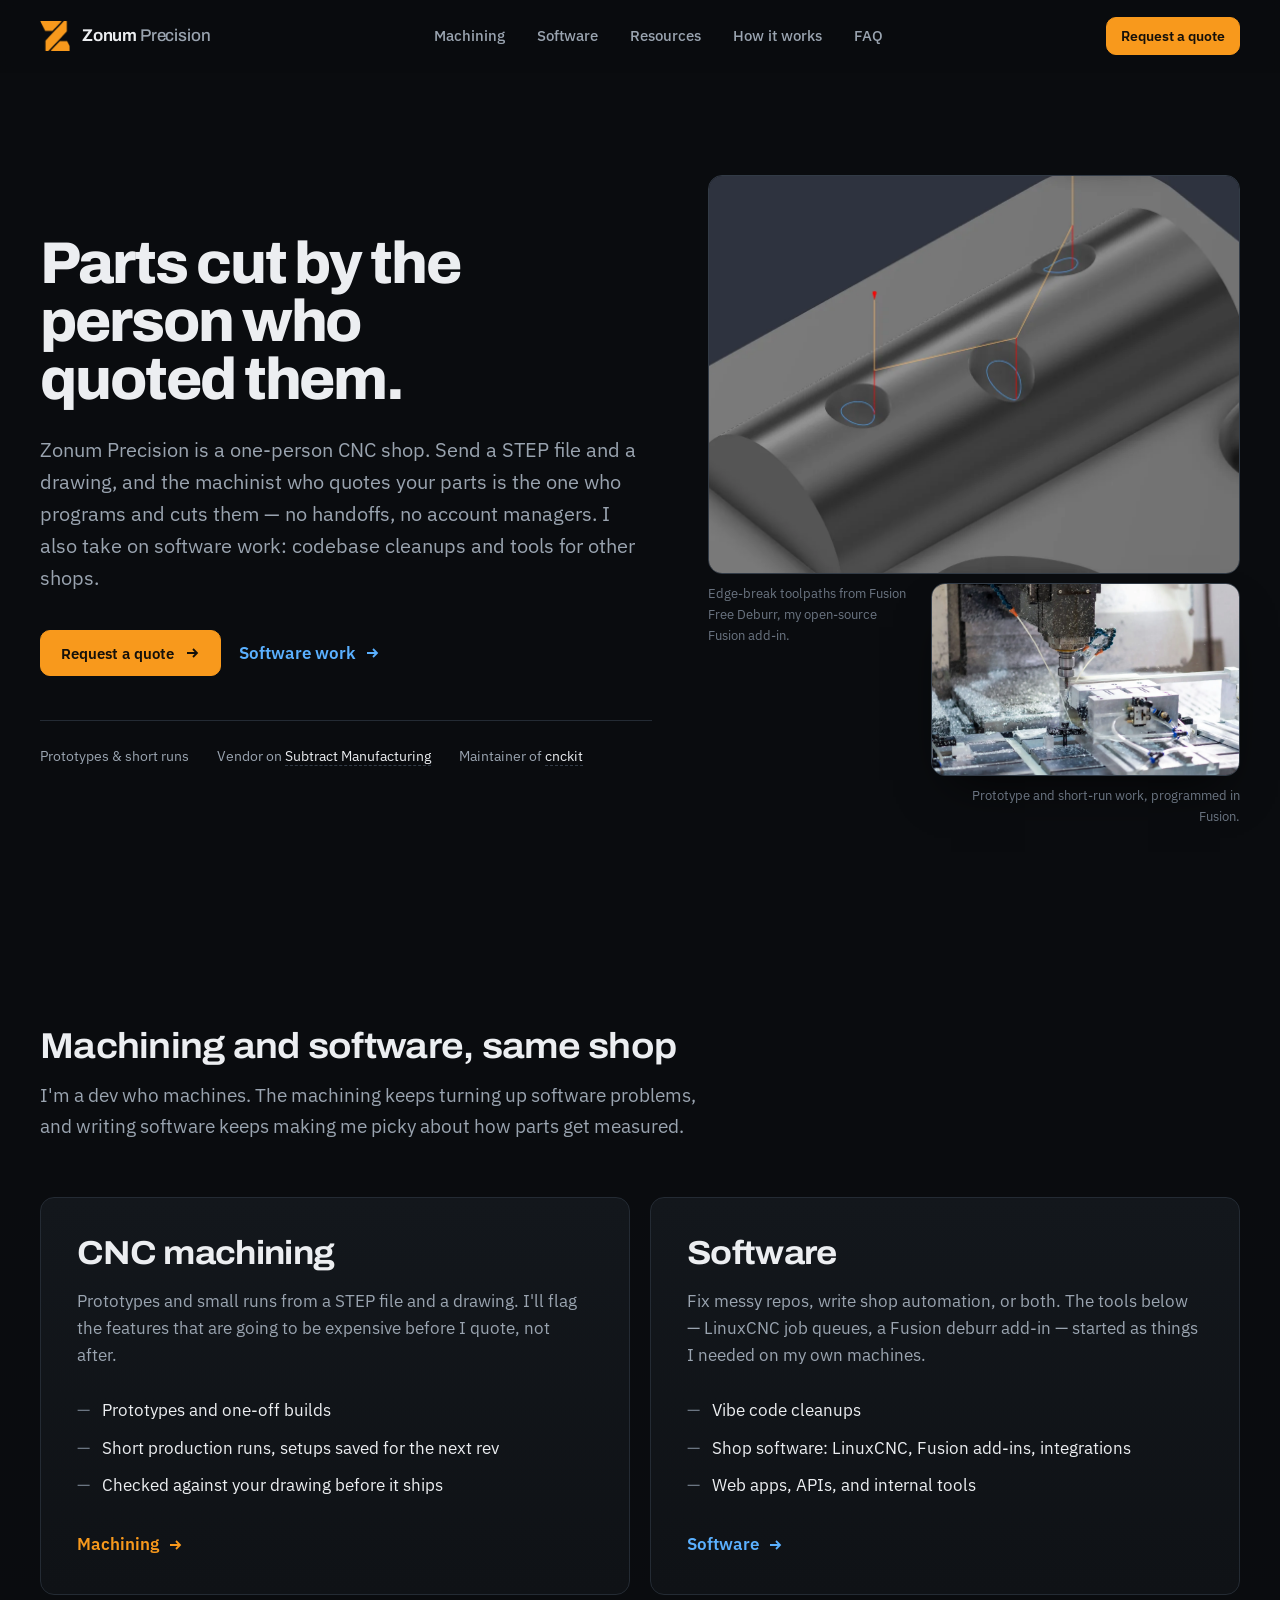
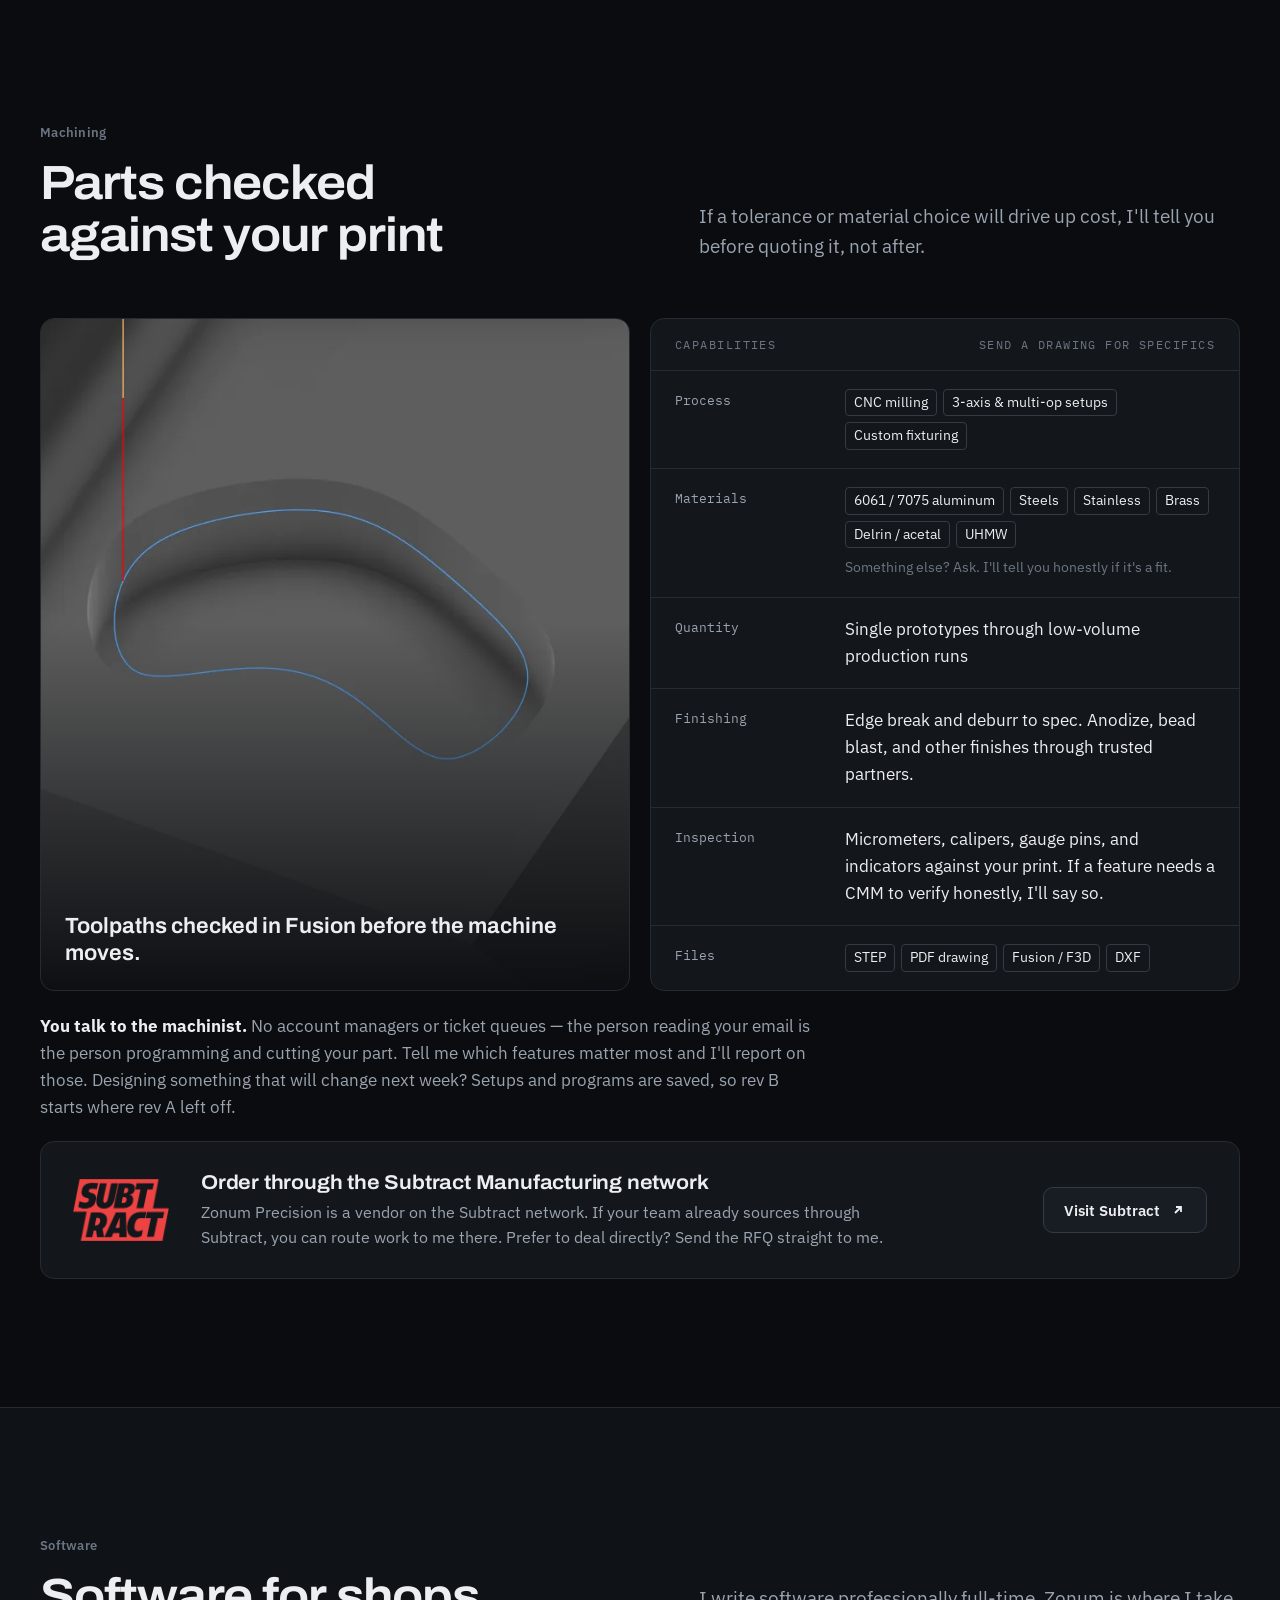
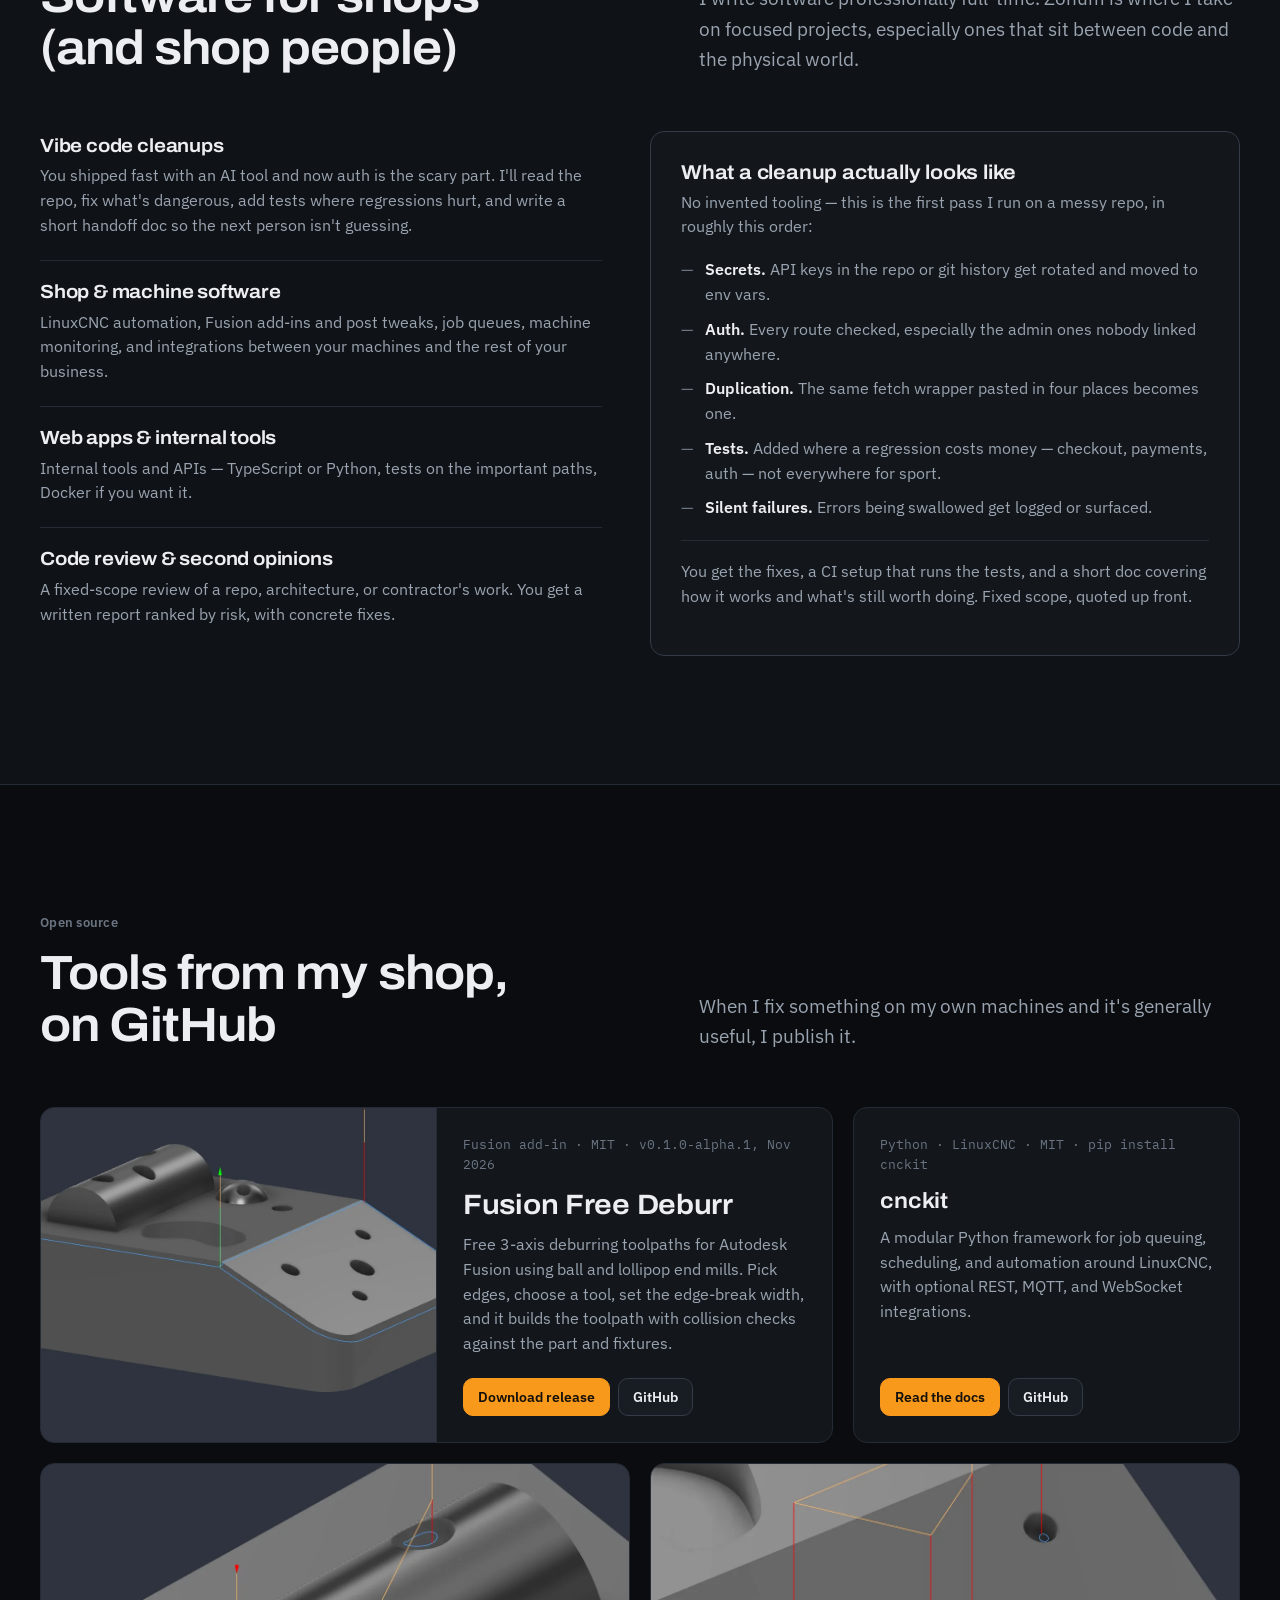
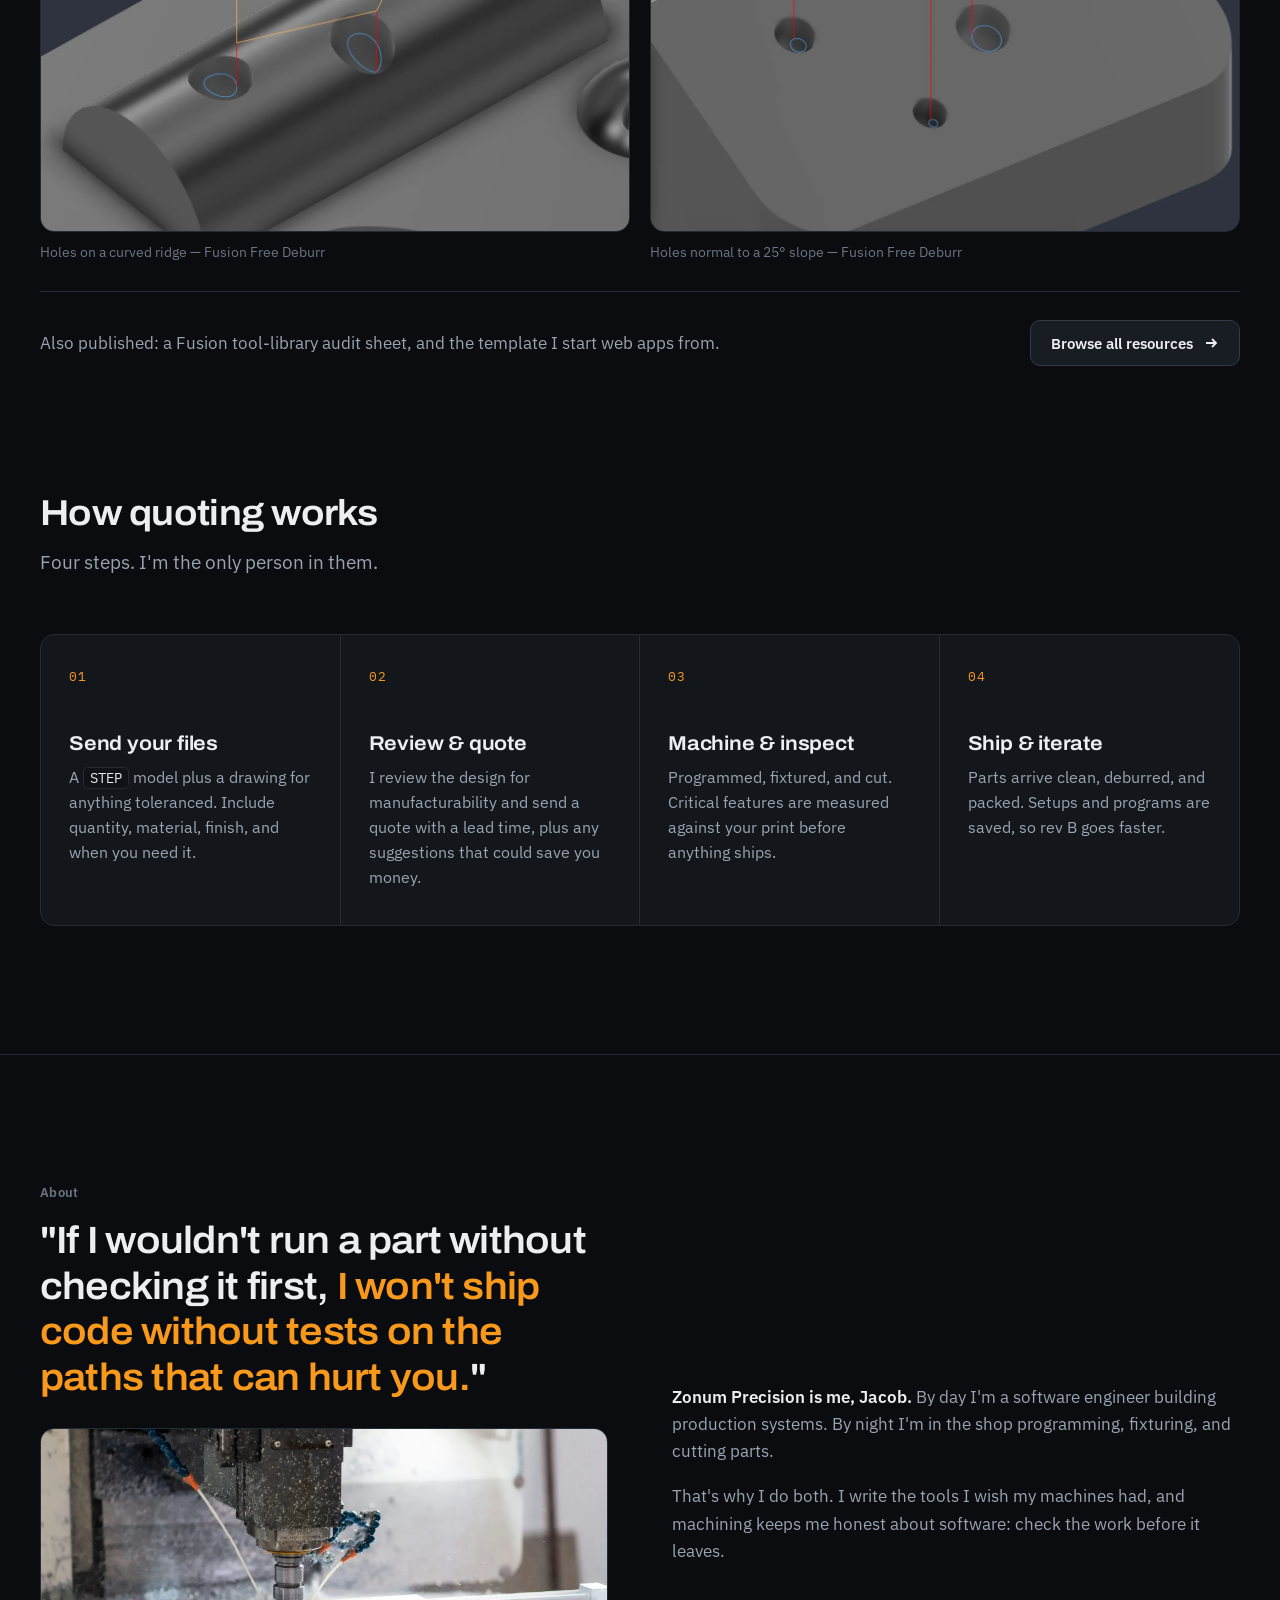
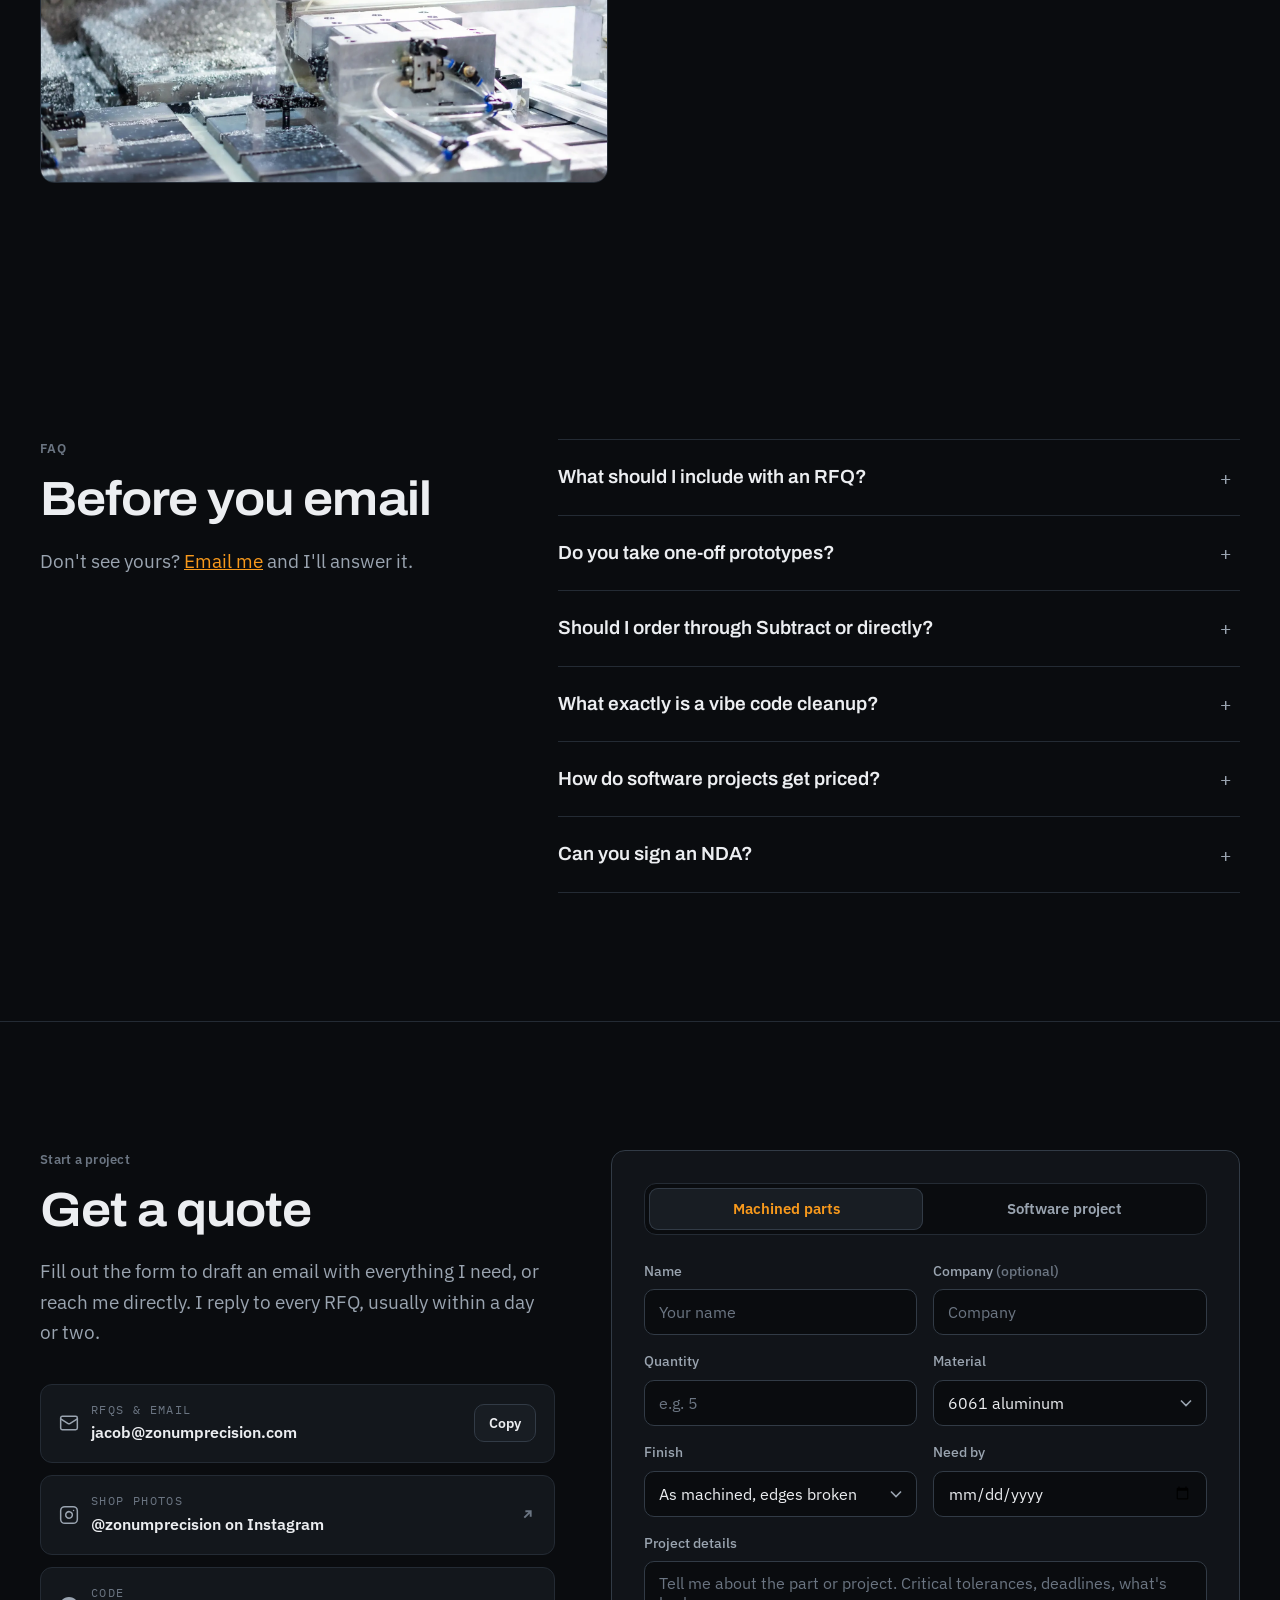
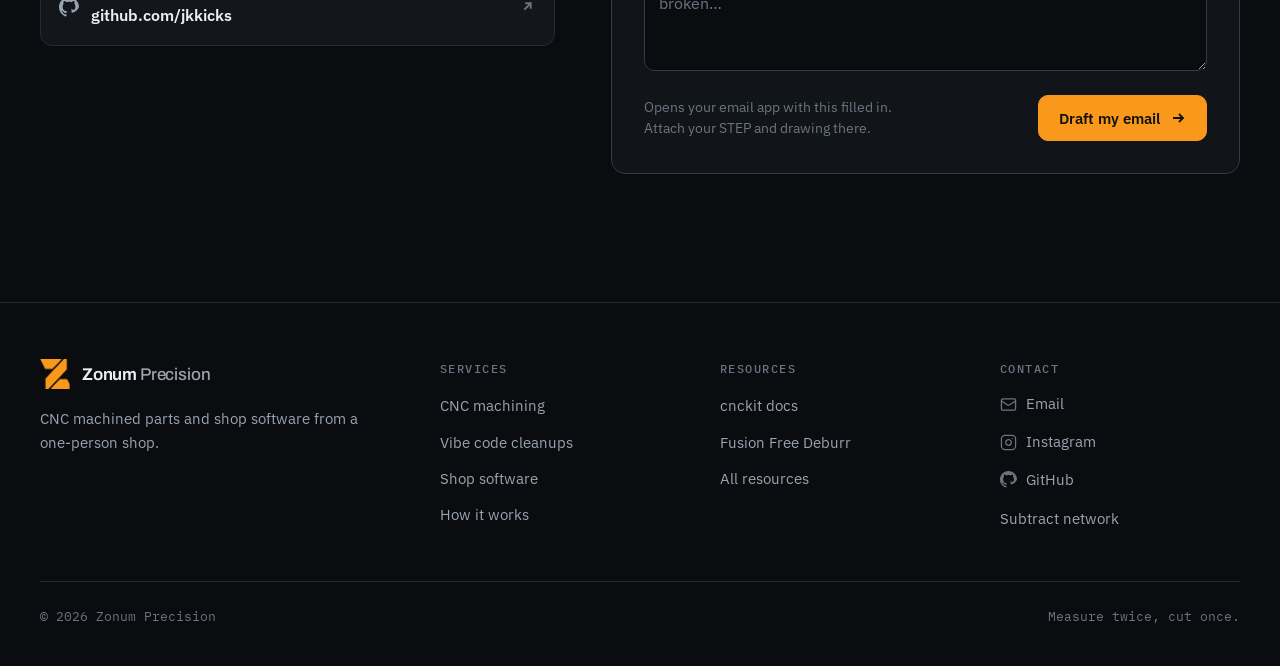
==== index.html @ a06ade6a "Photo-led hero, more imagery, platform icons, drop spindle hold" ====
<!DOCTYPE html>
<html lang="en">
  <head>
    <meta charset="UTF-8" />
    <meta name="viewport" content="width=device-width, initial-scale=1.0" />
    <title>Zonum Precision · CNC Machining &amp; Shop Software</title>
    <meta
      name="description"
      content="Zonum Precision: CNC machined parts through the Subtract Manufacturing network or direct RFQ, plus software work — vibe code cleanups, shop automation, and open-source tools like cnckit and Fusion Free Deburr."
    />
    <meta name="theme-color" content="#0a0c0f" />
    <link rel="canonical" href="https://zonumprecision.com/" />
    <link rel="icon" type="image/png" href="/assets/favicon.png" />
    <meta property="og:type" content="website" />
    <meta property="og:title" content="Zonum Precision · Machined parts & shop software" />
    <meta
      property="og:description"
      content="CNC-machined components and production-grade software from one engineer who does both."
    />
    <meta property="og:url" content="https://zonumprecision.com/" />
    <meta property="og:image" content="https://zonumprecision.com/assets/og.png" />
    <meta name="twitter:card" content="summary_large_image" />
    <link rel="preconnect" href="https://fonts.googleapis.com" />
    <link rel="preconnect" href="https://fonts.gstatic.com" crossorigin />
    <link
      href="https://fonts.googleapis.com/css2?family=Archivo:wdth,wght@62..125,500..800&family=IBM+Plex+Mono:wght@400;500&family=IBM+Plex+Sans:wght@400;500;600&display=swap"
      rel="stylesheet"
    />
    <link rel="stylesheet" href="/assets/styles.css" />
    <script type="application/ld+json">
      {
        "@context": "https://schema.org",
        "@type": "ProfessionalService",
        "name": "Zonum Precision",
        "url": "https://zonumprecision.com/",
        "logo": "https://zonumprecision.com/assets/zp-logo.png",
        "email": "jacob@zonumprecision.com",
        "description": "CNC machined parts and shop software.",
        "sameAs": ["https://www.instagram.com/zonumprecision", "https://github.com/jkkicks"]
      }
    </script>
  </head>
  <body>
    <a class="skip-link" href="#main">Skip to content</a>

    <header class="nav" data-nav>
      <div class="container nav-inner">
        <a class="brand" href="/" aria-label="Zonum Precision home">
          <img src="/assets/favicon.png" alt="" width="30" height="30" />
          <span class="brand-word">Zonum <span>Precision</span></span>
        </a>
        <ul class="nav-links" id="nav-links">
          <li><a href="#machining">Machining</a></li>
          <li><a href="#software">Software</a></li>
          <li><a href="/resources.html">Resources</a></li>
          <li><a href="#process">How it works</a></li>
          <li><a href="#faq">FAQ</a></li>
        </ul>
        <div class="nav-cta">
          <a class="btn btn-primary btn-sm" href="#contact"><span class="long">Request a quote</span><span class="short">Get a quote</span></a>
          <button class="nav-toggle" type="button" aria-expanded="false" aria-controls="nav-links" aria-label="Open menu" data-nav-toggle>
            <svg viewBox="0 0 20 20" fill="none" stroke="currentColor" stroke-width="1.8" stroke-linecap="round">
              <path d="M3 6h14M3 10h14M3 14h14" />
            </svg>
          </button>
        </div>
      </div>
    </header>

    <main id="main">
      <!-- Hero -->
      <section class="hero">
        <div class="container hero-grid">
          <div>
            <h1>
              <span class="line">Parts cut by the</span>
              <span class="line">person who</span>
              <span class="line">quoted them.</span>
            </h1>
            <p class="lead">
              Zonum Precision is a one-person CNC shop. Send a STEP file and a drawing, and the
              machinist who quotes your parts is the one who programs and cuts them — no handoffs,
              no account managers. I also take on software work: codebase cleanups and tools for
              other shops.
            </p>
            <div class="hero-actions">
              <a class="btn btn-primary" href="#contact" data-mode-link="machining">
                Request a quote
                <svg viewBox="0 0 16 16" fill="none" stroke="currentColor" stroke-width="1.8"><path d="M3 8h10M9 4l4 4-4 4" /></svg>
              </a>
              <a class="text-link" href="#software">Software work
                <svg width="16" height="16" viewBox="0 0 16 16" fill="none" stroke="currentColor" stroke-width="1.8"><path d="M3 8h10M9 4l4 4-4 4" /></svg>
              </a>
            </div>
            <div class="hero-meta">
              <div>Prototypes &amp; short runs</div>
              <div>Vendor on <a href="https://subtractmanufacturing.com" target="_blank" rel="noopener">Subtract Manufacturing</a></div>
              <div>Maintainer of <a href="/cnckit/">cnckit</a></div>
            </div>
          </div>

          <div class="hero-visual">
            <figure class="hero-photo-main">
              <img src="/assets/deburr-gallery-ridge-saddle-holes.webp" alt="Deburr toolpaths tracing holes drilled into a curved ridge, generated in Autodesk Fusion" width="1200" height="800" />
              <figcaption>Edge-break toolpaths from Fusion Free Deburr, my open-source Fusion add-in.</figcaption>
            </figure>
            <figure class="hero-photo-small">
              <img src="/assets/coolant.webp" alt="An end mill cutting a part under flood coolant" width="1800" height="1202" />
              <figcaption>Prototype and short-run work, programmed in Fusion.</figcaption>
            </figure>
          </div>
        </div>
      </section>

      <!-- Two tracks -->
      <section class="section" aria-labelledby="tracks-title">
        <div class="container">
          <div class="section-head section-head--stack reveal">
            <h2 id="tracks-title" class="h2-sm">Machining and software, same shop</h2>
            <p class="lead">
              I'm a dev who machines. The machining keeps turning up software problems, and writing
              software keeps making me picky about how parts get measured.
            </p>
          </div>

          <div class="tracks">
            <a class="track reveal" href="#machining">
              <h3>CNC machining</h3>
              <p>Prototypes and small runs from a STEP file and a drawing. I'll flag the features that are going to be expensive before I quote, not after.</p>
              <ul>
                <li>Prototypes and one-off builds</li>
                <li>Short production runs, setups saved for the next rev</li>
                <li>Checked against your drawing before it ships</li>
              </ul>
              <span class="track-link">Machining <svg viewBox="0 0 16 16" fill="none" stroke="currentColor" stroke-width="1.8"><path d="M3 8h10M9 4l4 4-4 4" /></svg></span>
            </a>
            <a class="track is-software reveal" href="#software">
              <h3>Software</h3>
              <p>Fix messy repos, write shop automation, or both. The tools below — LinuxCNC job queues, a Fusion deburr add-in — started as things I needed on my own machines.</p>
              <ul>
                <li>Vibe code cleanups</li>
                <li>Shop software: LinuxCNC, Fusion add-ins, integrations</li>
                <li>Web apps, APIs, and internal tools</li>
              </ul>
              <span class="track-link">Software <svg viewBox="0 0 16 16" fill="none" stroke="currentColor" stroke-width="1.8"><path d="M3 8h10M9 4l4 4-4 4" /></svg></span>
            </a>
          </div>
        </div>
      </section>

      <!-- Machining -->
      <section class="section" id="machining" aria-labelledby="machining-title" style="padding-top: 0">
        <div class="container">
          <div class="section-head reveal">
            <div>
              <p class="eyebrow">Machining</p>
              <h2 id="machining-title">Parts checked<br />against your print</h2>
            </div>
            <p class="lead">
              If a tolerance or material choice will drive up cost, I'll tell you before quoting it,
              not after.
            </p>
          </div>

          <div class="machining-grid">
            <figure class="photo reveal" style="margin: 0">
              <img src="/assets/deburr-gallery-freeform-pocket.webp" alt="A deburr toolpath following the rim of a freeform pocket in Autodesk Fusion" loading="lazy" width="1200" height="800" />
              <figcaption class="photo-caption">
                <p>Toolpaths checked in Fusion before the machine moves.</p>
              </figcaption>
            </figure>

            <div class="spec-table reveal">
              <div class="spec-table-head"><span>Capabilities</span><span>Send a drawing for specifics</span></div>
              <dl style="margin: 0">
                <div class="spec-row">
                  <dt>Process</dt>
                  <dd>
                    <div class="chips"><span class="chip">CNC milling</span><span class="chip">3-axis &amp; multi-op setups</span><span class="chip">Custom fixturing</span></div>
                  </dd>
                </div>
                <div class="spec-row">
                  <dt>Materials</dt>
                  <dd>
                    <div class="chips"><span class="chip">6061 / 7075 aluminum</span><span class="chip">Steels</span><span class="chip">Stainless</span><span class="chip">Brass</span><span class="chip">Delrin / acetal</span><span class="chip">UHMW</span></div>
                    <span class="note">Something else? Ask. I'll tell you honestly if it's a fit.</span>
                  </dd>
                </div>
                <div class="spec-row">
                  <dt>Quantity</dt>
                  <dd>Single prototypes through low-volume production runs</dd>
                </div>
                <div class="spec-row">
                  <dt>Finishing</dt>
                  <dd>Edge break and deburr to spec. Anodize, bead blast, and other finishes through trusted partners.</dd>
                </div>
                <div class="spec-row">
                  <dt>Inspection</dt>
                  <dd>Micrometers, calipers, gauge pins, and indicators against your print. If a feature needs a CMM to verify honestly, I'll say so.</dd>
                </div>
                <div class="spec-row">
                  <dt>Files</dt>
                  <dd>
                    <div class="chips"><span class="chip">STEP</span><span class="chip">PDF drawing</span><span class="chip">Fusion / F3D</span><span class="chip">DXF</span></div>
                  </dd>
                </div>
              </dl>
            </div>
          </div>

          <p class="note-line reveal">
            <strong>You talk to the machinist.</strong> No account managers or ticket queues — the
            person reading your email is the person programming and cutting your part. Tell me which
            features matter most and I'll report on those. Designing something that will change next
            week? Setups and programs are saved, so rev B starts where rev A left off.
          </p>

          <div class="subtract reveal">
            <a href="https://subtractmanufacturing.com" target="_blank" rel="noopener" aria-label="Subtract Manufacturing">
              <img class="subtract-logo" src="/assets/subtract.png" alt="Subtract Manufacturing logo" width="96" height="62" />
            </a>
            <div>
              <h3>Order through the Subtract Manufacturing network</h3>
              <p>
                Zonum Precision is a vendor on the Subtract network. If your team already sources
                through Subtract, you can route work to me there. Prefer to deal directly? Send the RFQ
                straight to me.
              </p>
            </div>
            <a class="btn" href="https://subtractmanufacturing.com" target="_blank" rel="noopener">
              Visit Subtract
              <svg viewBox="0 0 16 16" fill="none" stroke="currentColor" stroke-width="1.8"><path d="M5 11l6-6M6 5h5v5" /></svg>
            </a>
          </div>
        </div>
      </section>

      <!-- Software -->
      <section class="section software" id="software" aria-labelledby="software-title">
        <div class="container">
          <div class="section-head reveal">
            <div>
              <p class="eyebrow">Software</p>
              <h2 id="software-title">Software for shops<br />(and shop people)</h2>
            </div>
            <p class="lead">
              I write software professionally full-time. Zonum is where I take on focused projects,
              especially ones that sit between code and the physical world.
            </p>
          </div>

          <div class="software-grid">
            <div class="service-list">
              <div class="service reveal">
                <h3>Vibe code cleanups</h3>
                <p>You shipped fast with an AI tool and now auth is the scary part. I'll read the repo, fix what's dangerous, add tests where regressions hurt, and write a short handoff doc so the next person isn't guessing.</p>
              </div>
              <div class="service reveal">
                <h3>Shop &amp; machine software</h3>
                <p>LinuxCNC automation, Fusion add-ins and post tweaks, job queues, machine monitoring, and integrations between your machines and the rest of your business.</p>
              </div>
              <div class="service reveal">
                <h3>Web apps &amp; internal tools</h3>
                <p>Internal tools and APIs — TypeScript or Python, tests on the important paths, Docker if you want it.</p>
              </div>
              <div class="service reveal">
                <h3>Code review &amp; second opinions</h3>
                <p>A fixed-scope review of a repo, architecture, or contractor's work. You get a written report ranked by risk, with concrete fixes.</p>
              </div>
            </div>

            <div class="audit-panel reveal">
              <h3>What a cleanup actually looks like</h3>
              <p>No invented tooling — this is the first pass I run on a messy repo, in roughly this order:</p>
              <ul class="audit-list">
                <li><span><strong>Secrets.</strong> API keys in the repo or git history get rotated and moved to env vars.</span></li>
                <li><span><strong>Auth.</strong> Every route checked, especially the admin ones nobody linked anywhere.</span></li>
                <li><span><strong>Duplication.</strong> The same fetch wrapper pasted in four places becomes one.</span></li>
                <li><span><strong>Tests.</strong> Added where a regression costs money — checkout, payments, auth — not everywhere for sport.</span></li>
                <li><span><strong>Silent failures.</strong> Errors being swallowed get logged or surfaced.</span></li>
              </ul>
              <p class="audit-after">You get the fixes, a CI setup that runs the tests, and a short doc covering how it works and what's still worth doing. Fixed scope, quoted up front.</p>
            </div>
          </div>
        </div>
      </section>

      <!-- Resources -->
      <section class="section" id="resources" aria-labelledby="resources-title">
        <div class="container">
          <div class="section-head reveal">
            <div>
              <p class="eyebrow">Open source</p>
              <h2 id="resources-title">Tools from my shop,<br />on GitHub</h2>
            </div>
            <p class="lead">
              When I fix something on my own machines and it's generally useful, I publish it.
            </p>
          </div>

          <div class="res-grid">
            <article class="res-card is-featured reveal">
              <div class="res-media">
                <img src="/assets/deburr-gallery-varying-z-perimeter-side.webp" alt="Fusion Free Deburr toolpath following a perimeter edge at varying height" loading="lazy" width="1400" height="800" />
              </div>
              <div class="res-body">
                <div class="res-meta"><span class="badge">Fusion add-in · MIT · v0.1.0-alpha.1, Nov 2026</span></div>
                <h3>Fusion Free Deburr</h3>
                <p>Free 3-axis deburring toolpaths for Autodesk Fusion using ball and lollipop end mills. Pick edges, choose a tool, set the edge-break width, and it builds the toolpath with collision checks against the part and fixtures.</p>
                <div class="res-links">
                  <a class="btn btn-primary btn-sm" href="https://github.com/jkkicks/Fusion-Free-Deburr/releases" target="_blank" rel="noopener">Download release</a>
                  <a class="btn btn-sm" href="https://github.com/jkkicks/Fusion-Free-Deburr" target="_blank" rel="noopener">GitHub</a>
                </div>
              </div>
            </article>

            <article class="res-card reveal">
              <div class="res-body">
                <div class="res-meta"><span class="badge">Python · LinuxCNC · MIT · pip install cnckit</span></div>
                <h3>cnckit</h3>
                <p>A modular Python framework for job queuing, scheduling, and automation around LinuxCNC, with optional REST, MQTT, and WebSocket integrations.</p>
                <div class="res-links">
                  <a class="btn btn-primary btn-sm" href="/cnckit/">Read the docs</a>
                  <a class="btn btn-sm" href="https://github.com/jkkicks/cnckit" target="_blank" rel="noopener">GitHub</a>
                </div>
              </div>
            </article>
          </div>

          <div class="gallery reveal">
            <figure>
              <img src="/assets/deburr-gallery-ridge-saddle-holes.webp" alt="Deburr toolpaths on holes drilled into a curved ridge" loading="lazy" width="1200" height="800" />
              <figcaption>Holes on a curved ridge — Fusion Free Deburr</figcaption>
            </figure>
            <figure>
              <img src="/assets/deburr-gallery-holes-normal-to-25deg-slope.webp" alt="Deburr toolpaths on holes drilled normal to a 25-degree sloped face" loading="lazy" width="1200" height="800" />
              <figcaption>Holes normal to a 25° slope — Fusion Free Deburr</figcaption>
            </figure>
          </div>

          <div class="res-more reveal">
            <span>Also published: a Fusion tool-library audit sheet, and the template I start web apps from.</span>
            <a class="btn" href="/resources.html">
              Browse all resources
              <svg viewBox="0 0 16 16" fill="none" stroke="currentColor" stroke-width="1.8"><path d="M3 8h10M9 4l4 4-4 4" /></svg>
            </a>
          </div>
        </div>
      </section>

      <!-- Process -->
      <section class="section" id="process" aria-labelledby="process-title" style="padding-top: 0">
        <div class="container">
          <div class="section-head section-head--stack reveal">
            <h2 id="process-title" class="h2-sm">How quoting works</h2>
            <p class="lead">Four steps. I'm the only person in them.</p>
          </div>
          <ol class="process reveal" style="margin: 0; padding: 0">
            <li>
              <h3>Send your files</h3>
              <p>A <code>STEP</code> model plus a drawing for anything toleranced. Include quantity, material, finish, and when you need it.</p>
            </li>
            <li>
              <h3>Review &amp; quote</h3>
              <p>I review the design for manufacturability and send a quote with a lead time, plus any suggestions that could save you money.</p>
            </li>
            <li>
              <h3>Machine &amp; inspect</h3>
              <p>Programmed, fixtured, and cut. Critical features are measured against your print before anything ships.</p>
            </li>
            <li>
              <h3>Ship &amp; iterate</h3>
              <p>Parts arrive clean, deburred, and packed. Setups and programs are saved, so rev B goes faster.</p>
            </li>
          </ol>
        </div>
      </section>

      <!-- About -->
      <section class="section" aria-labelledby="about-title" style="border-top: 1px solid var(--line)">
        <div class="container about">
          <div class="reveal">
            <p class="eyebrow">About</p>
            <h2 id="about-title" class="about-quote">
              "If I wouldn't run a part without checking it first, <em>I won't ship code without tests on the paths that can hurt you.</em>"
            </h2>
            <img class="about-img" src="/assets/coolant.webp" alt="An end mill cutting a part under flood coolant" loading="lazy" width="1800" height="1202" />
          </div>
          <div class="about-body reveal">
            <p>
              <strong>Zonum Precision is me, Jacob.</strong> By day I'm a software engineer building
              production systems. By night I'm in the shop programming, fixturing, and cutting parts.
            </p>
            <p>
              That's why I do both. I write the tools I wish my machines had, and machining keeps me
              honest about software: check the work before it leaves.
            </p>
          </div>
        </div>
      </section>

      <!-- FAQ -->
      <section class="section" id="faq" aria-labelledby="faq-title">
        <div class="container faq-grid">
          <div class="reveal">
            <p class="eyebrow">FAQ</p>
            <h2 id="faq-title">Before you email</h2>
            <p class="lead">Don't see yours? <a href="mailto:jacob@zonumprecision.com" class="text-orange">Email me</a> and I'll answer it.</p>
          </div>
          <div class="faq reveal">
            <details>
              <summary>What should I include with an RFQ?</summary>
              <p>A <code>STEP</code> file, a PDF drawing with tolerances and callouts, quantity, material, finish, and your target date. If you only have a model, that's fine; I'll ask about the features that matter.</p>
            </details>
            <details>
              <summary>Do you take one-off prototypes?</summary>
              <p>Yes. Prototypes and development parts are a big part of what I do. I'm happy to make one part, then make the next revision when your design changes.</p>
            </details>
            <details>
              <summary>Should I order through Subtract or directly?</summary>
              <p>Either works. If your company already sources through the Subtract Manufacturing network, ordering there may fit your purchasing process. Otherwise, email me directly and we'll work it out.</p>
            </details>
            <details>
              <summary>What exactly is a vibe code cleanup?</summary>
              <p>You (or an AI tool) built something quickly, and it mostly works. I go through it, find the security problems, broken patterns, and missing tests, fix what's risky, and leave you with clear docs and a codebase a team can maintain.</p>
            </details>
            <details>
              <summary>How do software projects get priced?</summary>
              <p>Usually a fixed-scope audit first, so you know exactly what you're dealing with. From there, cleanup and build work is quoted per project, with clear deliverables and no open-ended hourly surprises.</p>
            </details>
            <details>
              <summary>Can you sign an NDA?</summary>
              <p>Yes. Send it over with your RFQ and I'll review it before you share files.</p>
            </details>
          </div>
        </div>
      </section>

      <!-- Contact -->
      <section class="section contact" id="contact" aria-labelledby="contact-title">
        <div class="container contact-grid">
          <div class="reveal">
            <p class="eyebrow">Start a project</p>
            <h2 id="contact-title">Get a quote</h2>
            <p class="lead">Fill out the form to draft an email with everything I need, or reach me directly. I reply to every RFQ, usually within a day or two.</p>
            <div class="contact-direct">
              <div class="contact-line">
                <span class="cl-main">
                  <svg viewBox="0 0 24 24" fill="none" stroke="currentColor" stroke-width="1.8" stroke-linecap="round" stroke-linejoin="round" aria-hidden="true"><rect x="2" y="4" width="20" height="16" rx="2"/><path d="m22 7-8.97 5.7a2 2 0 0 1-2.06 0L2 7"/></svg>
                  <a href="mailto:jacob@zonumprecision.com" style="text-decoration: none">
                    <span class="mono">RFQs &amp; email</span>
                    <strong>jacob@zonumprecision.com</strong>
                  </a>
                </span>
                <button class="btn btn-sm copy-btn" type="button" data-copy="jacob@zonumprecision.com">Copy</button>
              </div>
              <a class="contact-line" href="https://www.instagram.com/zonumprecision" target="_blank" rel="noopener">
                <span class="cl-main">
                  <svg viewBox="0 0 24 24" fill="none" stroke="currentColor" stroke-width="1.8" stroke-linecap="round" stroke-linejoin="round" aria-hidden="true"><rect x="2" y="2" width="20" height="20" rx="5"/><path d="M16 11.37A4 4 0 1 1 12.63 8 4 4 0 0 1 16 11.37z"/><line x1="17.5" y1="6.5" x2="17.51" y2="6.5"/></svg>
                  <span><span class="mono">Shop photos</span><strong>@zonumprecision on Instagram</strong></span>
                </span>
                <svg width="18" height="18" viewBox="0 0 16 16" fill="none" stroke="currentColor" stroke-width="1.8"><path d="M5 11l6-6M6 5h5v5" /></svg>
              </a>
              <a class="contact-line" href="https://github.com/jkkicks" target="_blank" rel="noopener">
                <span class="cl-main">
                  <svg viewBox="0 0 16 16" fill="currentColor" aria-hidden="true"><path d="M8 0C3.58 0 0 3.58 0 8c0 3.54 2.29 6.53 5.47 7.59.4.07.55-.17.55-.38 0-.19-.01-.82-.01-1.49-2.01.37-2.53-.49-2.69-.94-.09-.23-.48-.94-.82-1.13-.28-.15-.68-.52-.01-.53.63-.01 1.08.58 1.23.82.72 1.21 1.87.87 2.33.66.07-.52.28-.87.51-1.07-1.78-.2-3.64-.89-3.64-3.95 0-.87.31-1.59.82-2.15-.08-.2-.36-1.02.08-2.12 0 0 .67-.21 2.2.82.64-.18 1.32-.27 2-.27s1.36.09 2 .27c1.53-1.04 2.2-.82 2.2-.82.44 1.1.16 1.92.08 2.12.51.56.82 1.27.82 2.15 0 3.07-1.87 3.75-3.65.95.29.25.54.73.54 1.48 0 1.07-.01 1.93-.01 2.2 0 .21.15.46.55.38A8.01 8.01 0 0 0 16 8c0-4.42-3.58-8-8-8Z"/></svg>
                  <span><span class="mono">Code</span><strong>github.com/jkkicks</strong></span>
                </span>
                <svg width="18" height="18" viewBox="0 0 16 16" fill="none" stroke="currentColor" stroke-width="1.8"><path d="M5 11l6-6M6 5h5v5" /></svg>
              </a>
            </div>
          </div>

          <form class="form reveal" data-mode="machining" data-rfq-form novalidate>
            <div class="form-tabs" role="group" aria-label="Project type">
              <button type="button" aria-pressed="true" data-mode="machining">Machined parts</button>
              <button type="button" aria-pressed="false" data-mode="software">Software project</button>
            </div>
            <div class="field-grid">
              <div class="field">
                <label for="f-name">Name</label>
                <input id="f-name" name="name" autocomplete="name" placeholder="Your name" required />
              </div>
              <div class="field">
                <label for="f-company">Company <span style="color: var(--dim)">(optional)</span></label>
                <input id="f-company" name="company" autocomplete="organization" placeholder="Company" />
              </div>

              <div class="field" data-show="machining">
                <label for="f-qty">Quantity</label>
                <input id="f-qty" name="qty" inputmode="numeric" placeholder="e.g. 5" />
              </div>
              <div class="field" data-show="machining">
                <label for="f-material">Material</label>
                <select id="f-material" name="material">
                  <option>6061 aluminum</option>
                  <option>7075 aluminum</option>
                  <option>Steel</option>
                  <option>Stainless steel</option>
                  <option>Brass</option>
                  <option>Delrin / acetal</option>
                  <option>UHMW</option>
                  <option>Other / not sure</option>
                </select>
              </div>
              <div class="field" data-show="machining">
                <label for="f-finish">Finish</label>
                <select id="f-finish" name="finish">
                  <option>As machined, edges broken</option>
                  <option>Bead blast</option>
                  <option>Anodize</option>
                  <option>Other / not sure</option>
                </select>
              </div>
              <div class="field" data-show="machining">
                <label for="f-date">Need by</label>
                <input id="f-date" name="date" type="date" />
              </div>

              <div class="field is-full" data-show="software">
                <label for="f-type">What do you need?</label>
                <select id="f-type" name="type">
                  <option>Vibe code cleanup</option>
                  <option>Shop / machine software</option>
                  <option>Web app or internal tool</option>
                  <option>Code review / second opinion</option>
                  <option>Something else</option>
                </select>
              </div>
              <div class="field is-full" data-show="software">
                <label for="f-stack">Stack &amp; repo size</label>
                <input id="f-stack" name="stack" placeholder="e.g. Next.js + Supabase, ~15k lines" />
              </div>

              <div class="field is-full">
                <label for="f-msg">Project details</label>
                <textarea id="f-msg" name="message" placeholder="Tell me about the part or project. Critical tolerances, deadlines, what's broken…"></textarea>
              </div>
            </div>
            <div class="form-foot">
              <p>Opens your email app with this filled in. Attach your STEP and drawing there.</p>
              <button class="btn btn-primary" type="submit">
                Draft my email
                <svg viewBox="0 0 16 16" fill="none" stroke="currentColor" stroke-width="1.8"><path d="M3 8h10M9 4l4 4-4 4" /></svg>
              </button>
            </div>
          </form>
        </div>
      </section>
    </main>

    <footer class="footer">
      <div class="container">
        <div class="footer-grid">
          <div>
            <a class="brand" href="/"><img src="/assets/favicon.png" alt="" width="30" height="30" /><span class="brand-word">Zonum <span>Precision</span></span></a>
            <p>CNC machined parts and shop software from a one-person shop.</p>
          </div>
          <div>
            <h4>Services</h4>
            <ul>
              <li><a href="/#machining">CNC machining</a></li>
              <li><a href="/#software">Vibe code cleanups</a></li>
              <li><a href="/#software">Shop software</a></li>
              <li><a href="/#process">How it works</a></li>
            </ul>
          </div>
          <div>
            <h4>Resources</h4>
            <ul>
              <li><a href="/cnckit/">cnckit docs</a></li>
              <li><a href="https://github.com/jkkicks/Fusion-Free-Deburr" target="_blank" rel="noopener">Fusion Free Deburr</a></li>
              <li><a href="/resources.html">All resources</a></li>
            </ul>
          </div>
          <div>
            <h4>Contact</h4>
            <ul>
              <li><a href="mailto:jacob@zonumprecision.com"><svg viewBox="0 0 24 24" fill="none" stroke="currentColor" stroke-width="1.8" stroke-linecap="round" stroke-linejoin="round" aria-hidden="true"><rect x="2" y="4" width="20" height="16" rx="2"/><path d="m22 7-8.97 5.7a2 2 0 0 1-2.06 0L2 7"/></svg>Email</a></li>
              <li><a href="https://www.instagram.com/zonumprecision" target="_blank" rel="noopener"><svg viewBox="0 0 24 24" fill="none" stroke="currentColor" stroke-width="1.8" stroke-linecap="round" stroke-linejoin="round" aria-hidden="true"><rect x="2" y="2" width="20" height="20" rx="5"/><path d="M16 11.37A4 4 0 1 1 12.63 8 4 4 0 0 1 16 11.37z"/><line x1="17.5" y1="6.5" x2="17.51" y2="6.5"/></svg>Instagram</a></li>
              <li><a href="https://github.com/jkkicks" target="_blank" rel="noopener"><svg viewBox="0 0 16 16" fill="currentColor" aria-hidden="true"><path d="M8 0C3.58 0 0 3.58 0 8c0 3.54 2.29 6.53 5.47 7.59.4.07.55-.17.55-.38 0-.19-.01-.82-.01-1.49-2.01.37-2.53-.49-2.69-.94-.09-.23-.48-.94-.82-1.13-.28-.15-.68-.52-.01-.53.63-.01 1.08.58 1.23.82.72 1.21 1.87.87 2.33.66.07-.52.28-.87.51-1.07-1.78-.2-3.64-.89-3.64-3.95 0-.87.31-1.59.82-2.15-.08-.2-.36-1.02.08-2.12 0 0 .67-.21 2.2.82.64-.18 1.32-.27 2-.27s1.36.09 2 .27c1.53-1.04 2.2-.82 2.2-.82.44 1.1.16 1.92.08 2.12.51.56.82 1.27.82 2.15 0 3.07-1.87 3.75-3.65.95.29.25.54.73.54 1.48 0 1.07-.01 1.93-.01 2.2 0 .21.15.46.55.38A8.01 8.01 0 0 0 16 8c0-4.42-3.58-8-8-8Z"/></svg>GitHub</a></li>
              <li><a href="https://subtractmanufacturing.com" target="_blank" rel="noopener">Subtract network</a></li>
            </ul>
          </div>
        </div>
        <div class="footer-bottom">
          <span>© <span data-year>2026</span> Zonum Precision</span>
          <span>Measure twice, cut once.</span>
        </div>
      </div>
    </footer>

    <div class="toast" role="status" aria-live="polite" data-toast></div>
    <script src="/assets/main.js" defer></script>
  </body>
</html>
---- assets/styles.css ----
:root {
  --bg: #0a0c0f;
  --bg-2: #0f1216;
  --surface: #13171c;
  --surface-2: #181d23;
  --line: #242b34;
  --line-2: #323b46;
  --text: #eceef1;
  --muted: #9aa4b0;
  --dim: #6b7582;
  --orange: #f8991c;
  --orange-soft: rgba(248, 153, 28, 0.12);
  --blue: #5ab0ff;
  --blue-soft: rgba(90, 176, 255, 0.12);
  --green: #5fd38d;
  --radius: 14px;
  --max: 1200px;
  --font-sans: "IBM Plex Sans", system-ui, -apple-system, "Segoe UI", sans-serif;
  --font-display: "Archivo", "IBM Plex Sans", system-ui, sans-serif;
  --font-mono: "IBM Plex Mono", ui-monospace, "Cascadia Code", Consolas, monospace;
}

*,
*::before,
*::after {
  box-sizing: border-box;
}

html {
  scroll-behavior: smooth;
  scroll-padding-top: 84px;
  -webkit-text-size-adjust: 100%;
}

body {
  margin: 0;
  background: var(--bg);
  color: var(--text);
  font-family: var(--font-sans);
  font-size: 17px;
  line-height: 1.6;
  -webkit-font-smoothing: antialiased;
  overflow-x: hidden;
}

img,
svg {
  display: block;
  max-width: 100%;
}

img {
  height: auto;
}

a {
  color: inherit;
}

::selection {
  background: var(--orange);
  color: #111;
}

:focus-visible {
  outline: 2px solid var(--orange);
  outline-offset: 3px;
  border-radius: 4px;
}

.skip-link {
  position: absolute;
  left: 16px;
  top: -60px;
  z-index: 100;
  background: var(--orange);
  color: #111;
  padding: 10px 16px;
  border-radius: 8px;
  font-weight: 600;
  text-decoration: none;
}

.skip-link:focus {
  top: 16px;
}

.container {
  width: min(var(--max), 100% - 48px);
  margin-inline: auto;
}

.mono {
  font-family: var(--font-mono);
}

/* ---------- Nav ---------- */

.nav {
  position: sticky;
  top: 0;
  z-index: 50;
  background: rgba(10, 12, 15, 0.72);
  backdrop-filter: saturate(140%) blur(14px);
  -webkit-backdrop-filter: saturate(140%) blur(14px);
  border-bottom: 1px solid transparent;
  transition: border-color 0.2s ease, background 0.2s ease;
}

.nav.is-scrolled {
  border-bottom-color: var(--line);
  background: rgba(10, 12, 15, 0.88);
}

.nav-inner {
  display: flex;
  align-items: center;
  justify-content: space-between;
  height: 72px;
  gap: 24px;
}

.brand {
  display: flex;
  align-items: center;
  gap: 12px;
  text-decoration: none;
  flex-shrink: 0;
}

.brand img {
  width: 30px;
  height: 30px;
}

.brand-word {
  font-family: var(--font-display);
  font-weight: 650;
  font-size: 17px;
  letter-spacing: -0.01em;
  white-space: nowrap;
}

.brand-word span {
  color: var(--muted);
  font-weight: 500;
}

.nav-links {
  display: flex;
  align-items: center;
  gap: 4px;
  list-style: none;
  margin: 0;
  padding: 0;
}

.nav-links a {
  display: block;
  padding: 8px 14px;
  border-radius: 8px;
  color: var(--muted);
  text-decoration: none;
  font-size: 15px;
  font-weight: 500;
  transition: color 0.15s ease, background 0.15s ease;
}

.nav-links a:hover,
.nav-links a[aria-current="page"] {
  color: var(--text);
  background: var(--surface);
}

.nav-cta {
  display: flex;
  align-items: center;
  gap: 10px;
}

.nav-cta .short {
  display: none;
}

.nav-toggle {
  display: none;
  width: 44px;
  height: 44px;
  border: 1px solid var(--line);
  border-radius: 10px;
  background: var(--surface);
  color: var(--text);
  cursor: pointer;
  align-items: center;
  justify-content: center;
}

.nav-toggle svg {
  width: 20px;
  height: 20px;
}

/* ---------- Buttons ---------- */

.btn {
  --btn-bg: var(--surface-2);
  --btn-fg: var(--text);
  --btn-line: var(--line-2);
  display: inline-flex;
  align-items: center;
  justify-content: center;
  gap: 10px;
  min-height: 46px;
  padding: 0 20px;
  border-radius: 10px;
  border: 1px solid var(--btn-line);
  background: var(--btn-bg);
  color: var(--btn-fg);
  font: 600 15px/1 var(--font-sans);
  text-decoration: none;
  cursor: pointer;
  white-space: nowrap;
  transition: transform 0.15s ease, background 0.15s ease, border-color 0.15s ease, box-shadow 0.15s ease;
}

.btn:hover {
  border-color: var(--dim);
}

.btn svg {
  width: 16px;
  height: 16px;
  flex-shrink: 0;
}

.btn-primary {
  --btn-bg: var(--orange);
  --btn-fg: #14100a;
  --btn-line: var(--orange);
}

.btn-primary:hover {
  --btn-bg: #e0860f;
  border-color: #e0860f;
}

.btn-blue {
  --btn-bg: var(--blue-soft);
  --btn-fg: #cfe7ff;
  --btn-line: rgba(90, 176, 255, 0.4);
}

.btn-blue:hover {
  border-color: var(--blue);
}

.btn-sm {
  min-height: 38px;
  padding: 0 14px;
  font-size: 14px;
}

/* ---------- Typography ---------- */

.eyebrow {
  font-family: var(--font-sans);
  font-size: 13px;
  font-weight: 600;
  letter-spacing: 0.02em;
  color: var(--dim);
  margin: 0 0 14px;
}

.eyebrow.is-blue {
  color: var(--blue);
}

h1,
h2,
h3 {
  font-family: var(--font-display);
  font-stretch: 108%;
  letter-spacing: -0.02em;
  line-height: 1.05;
  margin: 0;
}

h2 {
  font-size: clamp(32px, 4vw, 48px);
  font-weight: 650;
  line-height: 1.08;
}

.h2-sm {
  font-size: clamp(26px, 3vw, 36px);
}

h3 {
  font-size: 22px;
  font-weight: 650;
  letter-spacing: -0.01em;
  line-height: 1.2;
}

.lead {
  font-size: clamp(17px, 1.5vw, 19px);
  color: var(--muted);
  max-width: 62ch;
  margin: 20px 0 0;
}

.section {
  padding: clamp(80px, 10vw, 128px) 0;
  position: relative;
}

.section-head {
  display: grid;
  grid-template-columns: 1.1fr 1fr;
  gap: 32px 64px;
  align-items: end;
  margin-bottom: 56px;
}

.section-head .lead {
  margin: 0;
}

.text-orange {
  color: var(--orange);
}

.text-blue {
  color: var(--blue);
}

/* ---------- Hero ---------- */

.hero {
  position: relative;
  padding: clamp(56px, 8vw, 104px) 0 72px;
  overflow: hidden;
  isolation: isolate;
}


.hero-grid {
  display: grid;
  grid-template-columns: 1.15fr 1fr;
  gap: 56px;
  align-items: center;
}

.hero h1 {
  font-size: clamp(38px, 4.6vw, 64px);
  font-weight: 800;
  font-stretch: 100%;
  letter-spacing: -0.035em;
  line-height: 0.98;
}

.hero h1 .line {
  display: block;
}

.hero h1 .accent-o {
  color: var(--orange);
}

.hero h1 .accent-b {
  color: var(--blue);
}

.hero .lead {
  font-size: clamp(18px, 1.6vw, 20px);
  margin-top: 26px;
}

.hero-actions {
  display: flex;
  flex-wrap: wrap;
  gap: 12px;
  margin-top: 36px;
}

.hero-meta {
  display: flex;
  flex-wrap: wrap;
  gap: 10px 28px;
  margin-top: 44px;
  padding-top: 24px;
  border-top: 1px solid var(--line);
  font-size: 14px;
  color: var(--muted);
}

.hero-meta a {
  color: var(--text);
  text-decoration: none;
  border-bottom: 1px dashed var(--line-2);
}

.hero-meta a:hover {
  border-bottom-color: var(--orange);
}

/* ---------- Two tracks ---------- */

.tracks {
  display: grid;
  grid-template-columns: 1fr 1fr;
  gap: 20px;
}

.track {
  position: relative;
  display: flex;
  flex-direction: column;
  padding: 36px;
  border: 1px solid var(--line);
  border-radius: var(--radius);
  background: linear-gradient(180deg, var(--surface), var(--bg-2));
  overflow: hidden;
  text-decoration: none;
  transition: border-color 0.2s ease, transform 0.2s ease;
}

.track:hover {
  border-color: var(--line-2);
}

.track.is-software {
  --track-color: var(--blue);
}

.track-num {
  font-family: var(--font-mono);
  font-size: 13px;
  color: var(--track-color, var(--orange));
  letter-spacing: 0.1em;
  margin-bottom: 40px;
  display: flex;
  justify-content: space-between;
}

.track-num span {
  color: var(--dim);
}

.track h3 {
  font-size: clamp(26px, 2.6vw, 34px);
  font-weight: 700;
  letter-spacing: -0.02em;
}

.track p {
  color: var(--muted);
  margin: 14px 0 28px;
}

.track ul {
  list-style: none;
  padding: 0;
  margin: 0 0 32px;
  display: grid;
  gap: 10px;
}

.track li {
  display: flex;
  gap: 12px;
  align-items: baseline;
}

.track li::before {
  content: "\2014";
  flex-shrink: 0;
  color: var(--dim);
}

.track-link {
  margin-top: auto;
  display: inline-flex;
  align-items: center;
  gap: 8px;
  font-weight: 600;
  color: var(--track-color, var(--orange));
}

.track-link svg {
  width: 16px;
  transition: transform 0.2s ease;
}

.track:hover .track-link svg {
  transform: translateX(4px);
}

/* ---------- Machining ---------- */

.machining-grid {
  display: grid;
  grid-template-columns: 1fr 1fr;
  gap: 20px;
}

.photo {
  position: relative;
  border-radius: var(--radius);
  overflow: hidden;
  border: 1px solid var(--line);
  min-height: 420px;
}

.photo img {
  position: absolute;
  inset: 0;
  width: 100%;
  height: 100%;
  object-fit: cover;
}

.photo::after {
  content: "";
  position: absolute;
  inset: 0;
  background: linear-gradient(180deg, transparent 45%, rgba(8, 10, 13, 0.92));
}

.photo-caption {
  position: absolute;
  left: 24px;
  right: 24px;
  bottom: 22px;
  z-index: 1;
}

.photo-caption .mono {
  font-size: 12px;
  letter-spacing: 0.12em;
  text-transform: uppercase;
  color: var(--orange);
}

.photo-caption p {
  margin: 6px 0 0;
  font-family: var(--font-display);
  font-size: 22px;
  font-weight: 650;
  line-height: 1.25;
}

.spec-table {
  border: 1px solid var(--line);
  border-radius: var(--radius);
  background: var(--surface);
  overflow: hidden;
}

.spec-table-head {
  display: flex;
  justify-content: space-between;
  padding: 16px 24px;
  border-bottom: 1px solid var(--line);
  font-family: var(--font-mono);
  font-size: 12px;
  letter-spacing: 0.12em;
  text-transform: uppercase;
  color: var(--dim);
}

.spec-row {
  display: grid;
  grid-template-columns: 150px 1fr;
  gap: 20px;
  padding: 18px 24px;
  border-bottom: 1px solid var(--line);
}

.spec-row:last-child {
  border-bottom: 0;
}

.spec-row dt {
  font-family: var(--font-mono);
  font-size: 13px;
  color: var(--muted);
  padding-top: 2px;
}

.spec-row dd {
  margin: 0;
}

.chips {
  display: flex;
  flex-wrap: wrap;
  gap: 6px;
}

.chip {
  display: inline-block;
  padding: 2px 8px;
  border: 1px solid var(--line-2);
  border-radius: 4px;
  font-size: 13.5px;
  color: var(--text);
}

.spec-row .note {
  display: block;
  margin-top: 8px;
  font-size: 14px;
  color: var(--dim);
}

.feature-row {
  display: grid;
  grid-template-columns: repeat(3, 1fr);
  gap: 20px;
  margin-top: 20px;
}

.feature {
  padding: 28px;
  border: 1px solid var(--line);
  border-radius: var(--radius);
  background: var(--bg-2);
}


.feature h3 {
  font-size: 19px;
}

.feature p {
  margin: 10px 0 0;
  color: var(--muted);
  font-size: 15.5px;
}

/* Subtract callout */

.subtract {
  display: grid;
  grid-template-columns: auto 1fr auto;
  gap: 32px;
  align-items: center;
  margin-top: 20px;
  padding: 28px 32px;
  border: 1px solid var(--line);
  border-radius: var(--radius);
  background: var(--surface);
}

.subtract-logo {
  width: 96px;
  display: block;
}

.subtract h3 {
  font-size: 20px;
}

.subtract p {
  margin: 6px 0 0;
  color: var(--muted);
  font-size: 15.5px;
  max-width: 70ch;
}

/* ---------- Software ---------- */

.software {
  background: var(--bg-2);
  border-block: 1px solid var(--line);
}

.software-grid {
  display: grid;
  grid-template-columns: 1fr 1.05fr;
  gap: 48px;
  align-items: start;
}

.service-list {
  display: grid;
}

.service {
  padding: 20px 0 22px;
  border-top: 1px solid var(--line);
}

.service:first-child {
  border-top: 0;
  padding-top: 4px;
}

.service h3 {
  font-size: 19px;
}

.service p {
  margin: 6px 0 0;
  color: var(--muted);
  font-size: 15.5px;
}

.service .tag {
  display: inline-block;
  margin-left: 8px;
  padding: 2px 8px;
  border-radius: 999px;
  background: var(--blue-soft);
  color: var(--blue);
  font-family: var(--font-mono);
  font-size: 11px;
  letter-spacing: 0.06em;
  vertical-align: 3px;
  text-transform: uppercase;
}

.audit-panel {
  border: 1px solid var(--line-2);
  border-radius: var(--radius);
  background: var(--surface);
  padding: 28px 30px;
}

.audit-panel h3 {
  font-size: 20px;
  margin-bottom: 6px;
}

.audit-panel > p {
  color: var(--muted);
  margin: 0 0 18px;
  font-size: 15.5px;
}

.audit-list {
  list-style: none;
  margin: 0 0 20px;
  padding: 0;
  display: grid;
  gap: 10px;
}

.audit-list li {
  display: flex;
  gap: 12px;
  color: var(--muted);
  font-size: 15.5px;
}

.audit-list li::before {
  content: "\2014";
  color: var(--dim);
  flex-shrink: 0;
}

.audit-list strong {
  color: var(--text);
  font-weight: 600;
}

.audit-after {
  border-top: 1px solid var(--line);
  padding-top: 18px;
  color: var(--muted);
  font-size: 15.5px;
  margin: 0;
}

/* ---------- Resources ---------- */

.res-grid {
  display: grid;
  grid-template-columns: repeat(3, 1fr);
  gap: 20px;
}

.res-card {
  display: flex;
  flex-direction: column;
  border: 1px solid var(--line);
  border-radius: var(--radius);
  background: var(--surface);
  overflow: hidden;
  transition: border-color 0.2s ease, transform 0.2s ease;
}

.res-card:hover {
  border-color: var(--line-2);
}

.res-card.is-featured {
  grid-column: span 2;
  flex-direction: row;
}

.res-media {
  position: relative;
  aspect-ratio: 16 / 10;
  background: #2a2f38;
  overflow: hidden;
  border-bottom: 1px solid var(--line);
}

.res-card.is-featured .res-media {
  aspect-ratio: auto;
  flex: 1.15;
  border-bottom: 0;
  border-right: 1px solid var(--line);
  min-height: 320px;
}

.res-media img {
  width: 100%;
  height: 100%;
  object-fit: cover;
}


.res-media.is-code {
  display: flex;
  align-items: stretch;
  background: #070a0e;
}

.res-media.is-code pre {
  margin: 0;
  padding: 22px;
  font-family: var(--font-mono);
  font-size: 12.5px;
  line-height: 1.7;
  color: #b9c4d0;
  white-space: pre;
  overflow: hidden;
}

.res-body {
  display: flex;
  flex-direction: column;
  flex: 1;
  padding: 26px;
}

.res-meta {
  display: flex;
  flex-wrap: wrap;
  gap: 8px;
  margin-bottom: 14px;
}

.badge {
  font-family: var(--font-mono);
  font-size: 12.5px;
  color: var(--dim);
}

.res-body h3 {
  font-size: 22px;
}

.res-card.is-featured .res-body h3 {
  font-size: 28px;
}

.res-body p {
  margin: 10px 0 22px;
  color: var(--muted);
  font-size: 15.5px;
}

.res-links {
  margin-top: auto;
  display: flex;
  flex-wrap: wrap;
  gap: 8px;
}

.res-more {
  display: flex;
  justify-content: space-between;
  align-items: center;
  gap: 20px;
  flex-wrap: wrap;
  margin-top: 28px;
  padding-top: 28px;
  border-top: 1px solid var(--line);
  color: var(--muted);
}

/* ---------- Process ---------- */

.process {
  display: grid;
  grid-template-columns: repeat(4, 1fr);
  counter-reset: step;
  border: 1px solid var(--line);
  border-radius: var(--radius);
  overflow: hidden;
  background: var(--surface);
}

.process li {
  list-style: none;
  position: relative;
  padding: 32px 28px 36px;
  border-right: 1px solid var(--line);
  counter-increment: step;
}

.process li:last-child {
  border-right: 0;
}

.process li::before {
  content: "0" counter(step);
  display: block;
  font-family: var(--font-mono);
  font-size: 13px;
  color: var(--orange);
  letter-spacing: 0.1em;
  margin-bottom: 44px;
}


.process h3 {
  font-size: 20px;
}

.process p {
  margin: 10px 0 0;
  color: var(--muted);
  font-size: 15.5px;
}

.process code,
.faq code {
  font-family: var(--font-mono);
  font-size: 0.88em;
  padding: 1px 6px;
  border-radius: 5px;
  background: var(--bg-2);
  border: 1px solid var(--line);
  color: var(--text);
}

/* ---------- About ---------- */

.about {
  display: grid;
  grid-template-columns: 1fr 1fr;
  gap: 64px;
  align-items: center;
}

.about-quote {
  font-family: var(--font-display);
  font-size: clamp(26px, 3vw, 38px);
  font-weight: 600;
  line-height: 1.2;
  letter-spacing: -0.02em;
  margin: 0;
}

.about-quote em {
  font-style: normal;
  color: var(--orange);
}

.about-body p {
  color: var(--muted);
  margin: 0 0 18px;
}

.about-body p strong {
  color: var(--text);
  font-weight: 600;
}

.stats {
  display: grid;
  grid-template-columns: repeat(3, 1fr);
  gap: 1px;
  margin-top: 32px;
  background: var(--line);
  border: 1px solid var(--line);
  border-radius: var(--radius);
  overflow: hidden;
}

.stats div {
  padding: 20px;
  background: var(--surface);
}

.stats b {
  display: block;
  font-family: var(--font-display);
  font-size: 30px;
  font-weight: 700;
  letter-spacing: -0.02em;
}

.stats span {
  font-size: 13.5px;
  color: var(--muted);
}

/* ---------- FAQ ---------- */

.faq-grid {
  display: grid;
  grid-template-columns: 0.8fr 1.2fr;
  gap: 64px;
}

.faq details {
  border-bottom: 1px solid var(--line);
}

.faq details:first-child {
  border-top: 1px solid var(--line);
}

.faq summary {
  display: flex;
  justify-content: space-between;
  align-items: center;
  gap: 20px;
  padding: 22px 0;
  cursor: pointer;
  list-style: none;
  font-family: var(--font-display);
  font-size: 19px;
  font-weight: 600;
}

.faq summary::-webkit-details-marker {
  display: none;
}

.faq summary::after {
  content: "+";
  flex-shrink: 0;
  width: 30px;
  height: 30px;
  display: grid;
  place-items: center;
  font-family: var(--font-mono);
  font-weight: 400;
  color: var(--muted);
  transition: transform 0.2s ease, color 0.2s ease, border-color 0.2s ease;
}

.faq details[open] summary::after {
  content: "−";
  color: var(--orange);
  border-color: var(--orange);
}

.faq details p {
  margin: -6px 0 24px;
  color: var(--muted);
  max-width: 68ch;
}

/* ---------- Contact / RFQ ---------- */

.contact {
  position: relative;
  border-top: 1px solid var(--line);
  overflow: hidden;
  isolation: isolate;
}


.contact-grid {
  display: grid;
  grid-template-columns: 0.9fr 1.1fr;
  gap: 56px;
  align-items: start;
}

.contact-direct {
  margin-top: 36px;
  display: grid;
  gap: 12px;
}

.contact-line {
  display: flex;
  align-items: center;
  justify-content: space-between;
  gap: 16px;
  padding: 16px 18px;
  border: 1px solid var(--line);
  border-radius: 12px;
  background: var(--surface);
  text-decoration: none;
}

.contact-line .mono {
  font-size: 11.5px;
  letter-spacing: 0.12em;
  text-transform: uppercase;
  color: var(--dim);
  display: block;
}

.contact-line strong {
  font-weight: 600;
  font-size: 16px;
  word-break: break-all;
}

.contact-line:hover {
  border-color: var(--line-2);
}

.copy-btn {
  flex-shrink: 0;
}

.form {
  padding: 32px;
  border: 1px solid var(--line-2);
  border-radius: var(--radius);
  background: rgba(19, 23, 28, 0.85);
  backdrop-filter: blur(8px);
}

.form-tabs {
  display: grid;
  grid-template-columns: 1fr 1fr;
  gap: 4px;
  padding: 4px;
  margin-bottom: 26px;
  border: 1px solid var(--line);
  border-radius: 12px;
  background: var(--bg);
}

.form-tabs button {
  min-height: 42px;
  border: 0;
  border-radius: 9px;
  background: transparent;
  color: var(--muted);
  font: 600 14.5px var(--font-sans);
  cursor: pointer;
  transition: background 0.15s ease, color 0.15s ease;
}

.form-tabs button[aria-pressed="true"] {
  background: var(--surface-2);
  color: var(--text);
  box-shadow: inset 0 0 0 1px var(--line-2);
}

.form-tabs button[aria-pressed="true"][data-mode="machining"] {
  color: var(--orange);
}

.form-tabs button[aria-pressed="true"][data-mode="software"] {
  color: var(--blue);
}

.field-grid {
  display: grid;
  grid-template-columns: 1fr 1fr;
  gap: 16px;
}

.field {
  display: grid;
  gap: 7px;
}

.field.is-full {
  grid-column: 1 / -1;
}

.field label {
  font-size: 13.5px;
  font-weight: 500;
  color: var(--muted);
}

.field input,
.field select,
.field textarea {
  width: 100%;
  min-height: 46px;
  padding: 11px 14px;
  border: 1px solid var(--line-2);
  border-radius: 10px;
  background: var(--bg);
  color: var(--text);
  font: 400 15.5px var(--font-sans);
  transition: border-color 0.15s ease, box-shadow 0.15s ease;
}

.field textarea {
  min-height: 110px;
  resize: vertical;
}

.field input::placeholder,
.field textarea::placeholder {
  color: var(--dim);
}

.field input:focus,
.field select:focus,
.field textarea:focus {
  outline: none;
  border-color: var(--orange);
  box-shadow: 0 0 0 3px var(--orange-soft);
}

.form[data-mode="software"] .field input:focus,
.form[data-mode="software"] .field select:focus,
.form[data-mode="software"] .field textarea:focus {
  border-color: var(--blue);
  box-shadow: 0 0 0 3px var(--blue-soft);
}

.field select {
  appearance: none;
  background-image: url("data:image/svg+xml,%3Csvg xmlns='http://www.w3.org/2000/svg' width='12' height='8' fill='none' stroke='%239aa4b0' stroke-width='1.6'%3E%3Cpath d='M1 1.5l5 5 5-5'/%3E%3C/svg%3E");
  background-repeat: no-repeat;
  background-position: right 14px center;
  padding-right: 38px;
}

[data-show] {
  display: none;
}

.form[data-mode="machining"] [data-show="machining"],
.form[data-mode="software"] [data-show="software"] {
  display: grid;
}

.form-foot {
  display: flex;
  flex-wrap: wrap;
  align-items: center;
  justify-content: space-between;
  gap: 16px;
  margin-top: 24px;
}

.form-foot p {
  margin: 0;
  font-size: 13.5px;
  color: var(--dim);
  max-width: 34ch;
}

/* ---------- Footer ---------- */

.footer {
  border-top: 1px solid var(--line);
  padding: 56px 0 40px;
  background: var(--bg);
}

.footer-grid {
  display: grid;
  grid-template-columns: 1.5fr repeat(3, 1fr);
  gap: 40px;
}

.footer p {
  color: var(--muted);
  font-size: 15px;
  max-width: 36ch;
  margin: 18px 0 0;
}

.footer h4 {
  margin: 0 0 14px;
  font-family: var(--font-mono);
  font-size: 12px;
  font-weight: 500;
  letter-spacing: 0.12em;
  text-transform: uppercase;
  color: var(--dim);
}

.footer ul {
  list-style: none;
  margin: 0;
  padding: 0;
  display: grid;
  gap: 9px;
}

.footer ul a {
  color: var(--muted);
  text-decoration: none;
  font-size: 15px;
}

.footer ul a:hover {
  color: var(--text);
}

.footer-bottom {
  display: flex;
  justify-content: space-between;
  flex-wrap: wrap;
  gap: 12px;
  margin-top: 48px;
  padding-top: 24px;
  border-top: 1px solid var(--line);
  font-family: var(--font-mono);
  font-size: 12.5px;
  color: var(--dim);
}

/* ---------- Resources page ---------- */

.page-hero {
  position: relative;
  padding: clamp(64px, 9vw, 112px) 0 48px;
  overflow: hidden;
  isolation: isolate;
}


.page-hero h1 {
  font-size: clamp(44px, 6vw, 76px);
  font-weight: 800;
  letter-spacing: -0.035em;
}

.filters {
  display: flex;
  flex-wrap: wrap;
  gap: 8px;
  margin: 0 0 32px;
  padding: 0;
  list-style: none;
}

.filters button {
  min-height: 40px;
  padding: 0 16px;
  border: 1px solid var(--line-2);
  border-radius: 999px;
  background: transparent;
  color: var(--muted);
  font: 500 14.5px var(--font-sans);
  cursor: pointer;
  transition: all 0.15s ease;
}

.filters button:hover {
  color: var(--text);
}

.filters button[aria-pressed="true"] {
  background: var(--text);
  border-color: var(--text);
  color: var(--bg);
}

.filters .count {
  margin-left: 6px;
  font-family: var(--font-mono);
  font-size: 12px;
  opacity: 0.6;
}

.res-list {
  display: grid;
  gap: 16px;
}

.res-row {
  display: grid;
  grid-template-columns: 280px 1fr;
  border: 1px solid var(--line);
  border-radius: var(--radius);
  background: var(--surface);
  overflow: hidden;
  transition: border-color 0.2s ease;
}

.res-row:hover {
  border-color: var(--line-2);
}

.res-row[hidden] {
  display: none;
}

.res-row .res-media {
  aspect-ratio: auto;
  min-height: 210px;
  border-bottom: 0;
  border-right: 1px solid var(--line);
}

.res-row .res-body {
  display: grid;
  grid-template-columns: 1fr auto;
  gap: 8px 32px;
  align-content: start;
  padding: 28px 30px;
}

.res-row .res-body > * {
  grid-column: 1;
}

.res-row .res-links {
  grid-column: 2;
  grid-row: 1 / span 4;
  flex-direction: column;
  align-items: stretch;
  margin-top: 0;
}

.res-row h2 {
  font-size: 26px;
  font-weight: 700;
  letter-spacing: -0.02em;
}

.res-row p {
  margin: 4px 0 0;
}

.res-row .res-details {
  display: flex;
  flex-wrap: wrap;
  gap: 6px 18px;
  margin-top: 14px;
  padding: 0;
  list-style: none;
  font-family: var(--font-mono);
  font-size: 12.5px;
  color: var(--dim);
}

.res-row .res-details li::before {
  content: "› ";
  color: var(--orange);
}

.res-icon {
  display: grid;
  place-items: center;
  width: 100%;
  height: 100%;
  background:
    linear-gradient(to right, rgba(255, 255, 255, 0.04) 1px, transparent 1px) 0 0 / 20px 20px,
    linear-gradient(to bottom, rgba(255, 255, 255, 0.04) 1px, transparent 1px) 0 0 / 20px 20px,
    var(--bg-2);
  color: var(--dim);
}

.res-icon svg {
  width: 64px;
  height: 64px;
}

.submit-idea {
  margin-top: 48px;
  padding: 36px;
  border: 1px dashed var(--line-2);
  border-radius: var(--radius);
  display: flex;
  justify-content: space-between;
  align-items: center;
  gap: 24px;
  flex-wrap: wrap;
}

.submit-idea h2 {
  font-size: 26px;
}

.submit-idea p {
  margin: 8px 0 0;
  color: var(--muted);
}

/* ---------- Reveal ---------- */

.reveal {
  opacity: 1;
}

/* ---------- Toast ---------- */

.toast {
  position: fixed;
  left: 50%;
  bottom: 28px;
  z-index: 80;
  transform: translate(-50%, 20px);
  padding: 12px 18px;
  border-radius: 10px;
  background: var(--text);
  color: var(--bg);
  font-weight: 600;
  font-size: 14.5px;
  opacity: 0;
  pointer-events: none;
  transition: opacity 0.2s ease, transform 0.2s ease;
}

.toast.is-visible {
  opacity: 1;
  transform: translate(-50%, 0);
}

.text-link {
  display: inline-flex;
  align-items: center;
  gap: 8px;
  min-height: 46px;
  padding: 0 6px;
  font-weight: 600;
  color: var(--blue);
  text-decoration: none;
}

.text-link:hover {
  text-decoration: underline;
}

.note-line {
  margin-top: 22px;
  color: var(--muted);
  max-width: 78ch;
}

.note-line strong {
  color: var(--text);
}

.section-head--stack {
  grid-template-columns: 1fr;
  gap: 14px;
  align-items: start;
}

.res-row--text {
  grid-template-columns: 1fr;
}

.also-list {
  border-top: 1px solid var(--line);
  margin-top: 8px;
}

.also-row {
  display: grid;
  grid-template-columns: 220px 1fr auto;
  gap: 8px 28px;
  align-items: baseline;
  padding: 18px 2px;
  border-bottom: 1px solid var(--line);
}

.also-row h3 {
  font-size: 18px;
}

.also-row p {
  margin: 0;
  color: var(--muted);
  font-size: 15px;
}

.also-row .mono {
  grid-column: 1;
  font-size: 12px;
  color: var(--dim);
}

@media (max-width: 760px) {
  .also-row {
    grid-template-columns: 1fr;
  }
}

.hero-visual {
  position: relative;
}

.hero-photo-main,
.hero-photo-small {
  margin: 0;
}

.hero-photo-main img,
.hero-photo-small img {
  width: 100%;
  object-fit: cover;
  border: 1px solid var(--line-2);
  border-radius: var(--radius);
}

.hero-photo-main img {
  aspect-ratio: 4 / 3;
}

.hero-photo-small {
  width: 58%;
  margin: -64px 0 0 auto;
  position: relative;
}

.hero-photo-small img {
  aspect-ratio: 16 / 10;
  box-shadow: 0 24px 48px -20px rgba(0, 0, 0, 0.75);
}

.hero-visual figcaption {
  margin-top: 10px;
  font-size: 13px;
  color: var(--dim);
}

.hero-photo-main figcaption {
  max-width: 38%;
}

.hero-photo-small figcaption {
  text-align: right;
}

.gallery {
  display: grid;
  grid-template-columns: 1fr 1fr;
  gap: 20px;
  margin-top: 20px;
}

.gallery figure {
  margin: 0;
}

.gallery img {
  width: 100%;
  aspect-ratio: 16 / 10;
  object-fit: cover;
  border: 1px solid var(--line);
  border-radius: var(--radius);
}

.gallery figcaption {
  margin-top: 10px;
  font-size: 13.5px;
  color: var(--dim);
}

.about-img {
  width: 100%;
  aspect-ratio: 16 / 10;
  object-fit: cover;
  border: 1px solid var(--line);
  border-radius: var(--radius);
  margin-top: 28px;
}

.footer ul a {
  display: inline-flex;
  align-items: center;
  gap: 9px;
}

.footer ul a svg,
.contact-line > svg {
  width: 17px;
  height: 17px;
  flex-shrink: 0;
  color: var(--dim);
}

.cl-main {
  display: inline-flex;
  align-items: center;
  gap: 12px;
  min-width: 0;
}

.cl-main > svg {
  width: 20px;
  height: 20px;
  flex-shrink: 0;
  color: var(--muted);
}

.contact-line .mono {
  display: block;
}

.footer ul a:hover svg,
.contact-line:hover > svg {
  color: var(--text);
}

@media (max-width: 640px) {
  .gallery {
    grid-template-columns: 1fr;
  }

  .hero-photo-small {
    width: 72%;
    margin-top: -40px;
  }
}

/* ---------- Responsive ---------- */

@media (max-width: 1080px) {
  .hero-grid,
  .software-grid,
  .contact-grid,
  .about,
  .faq-grid {
    grid-template-columns: 1fr;
  }

  .hero-grid {
    gap: 48px;
  }



  .section-head {
    grid-template-columns: 1fr;
    align-items: start;
  }

  .res-grid {
    grid-template-columns: 1fr 1fr;
  }

  .process {
    grid-template-columns: 1fr 1fr;
  }

  .process li:nth-child(2) {
    border-right: 0;
  }

  .process li:nth-child(-n + 2) {
    border-bottom: 1px solid var(--line);
  }

  .footer-grid {
    grid-template-columns: 1fr 1fr;
  }

  .faq-grid {
    gap: 32px;
  }
}

@media (max-width: 900px) {
  .nav-links {
    display: none;
  }

  .nav-toggle {
    display: inline-flex;
  }

  .nav.is-open .nav-links {
    display: flex;
    flex-direction: column;
    align-items: stretch;
    position: absolute;
    top: 72px;
    left: 0;
    right: 0;
    padding: 12px 24px 20px;
    background: rgba(10, 12, 15, 0.98);
    border-bottom: 1px solid var(--line);
  }

  .nav.is-open .nav-links a {
    padding: 14px 12px;
    font-size: 17px;
  }

  .tracks,
  .machining-grid,
  .feature-row {
    grid-template-columns: 1fr;
  }

  .photo {
    min-height: 380px;
  }

  .photo-caption p {
    font-size: 18px;
  }

  .subtract {
    grid-template-columns: auto 1fr;
  }

  .subtract .btn {
    grid-column: 1 / -1;
    justify-self: start;
  }

  .res-card.is-featured {
    grid-column: 1 / -1;
    flex-direction: column;
  }

  .res-card.is-featured .res-media {
    border-right: 0;
    border-bottom: 1px solid var(--line);
    min-height: 0;
    aspect-ratio: 16 / 10;
  }

  .res-row {
    grid-template-columns: 1fr;
  }

  .res-row .res-media {
    border-right: 0;
    border-bottom: 1px solid var(--line);
    aspect-ratio: 16 / 8;
    min-height: 0;
  }

  .res-row .res-body {
    grid-template-columns: 1fr;
  }

  .res-row .res-links {
    grid-column: 1;
    grid-row: auto;
    flex-direction: row;
    margin-top: 18px;
  }
}

@media (max-width: 640px) {
  body {
    font-size: 16px;
  }

  .container {
    width: calc(100% - 36px);
  }

  .res-grid,
  .process,
  .field-grid,
  .stats,
  .footer-grid {
    grid-template-columns: 1fr;
  }

  .process li {
    border-right: 0;
    border-bottom: 1px solid var(--line);
  }

  .process li:last-child {
    border-bottom: 0;
  }

  .process li::before {
    margin-bottom: 20px;
  }

  .process li::after {
    display: none;
  }

  .spec-row {
    grid-template-columns: 1fr;
    gap: 8px;
  }

  .spec-table-head {
    flex-direction: column;
    gap: 4px;
  }


  .track,
  .form {
    padding: 24px;
  }

  .hero-actions .btn {
    flex: 1 1 100%;
  }


  .nav-cta .btn-primary {
    padding: 0 14px;
  }

  .nav-cta .btn-primary .long {
    display: none;
  }

  .nav-cta .btn-primary .short {
    display: inline;
  }

  .form-foot .btn {
    width: 100%;
  }
}

@media (prefers-reduced-motion: reduce) {
  *,
  *::before,
  *::after {
    animation-duration: 0.01ms !important;
    animation-iteration-count: 1 !important;
    transition-duration: 0.01ms !important;
    scroll-behavior: auto !important;
  }

  .reveal {
    opacity: 1;
    transform: none;
  }
}
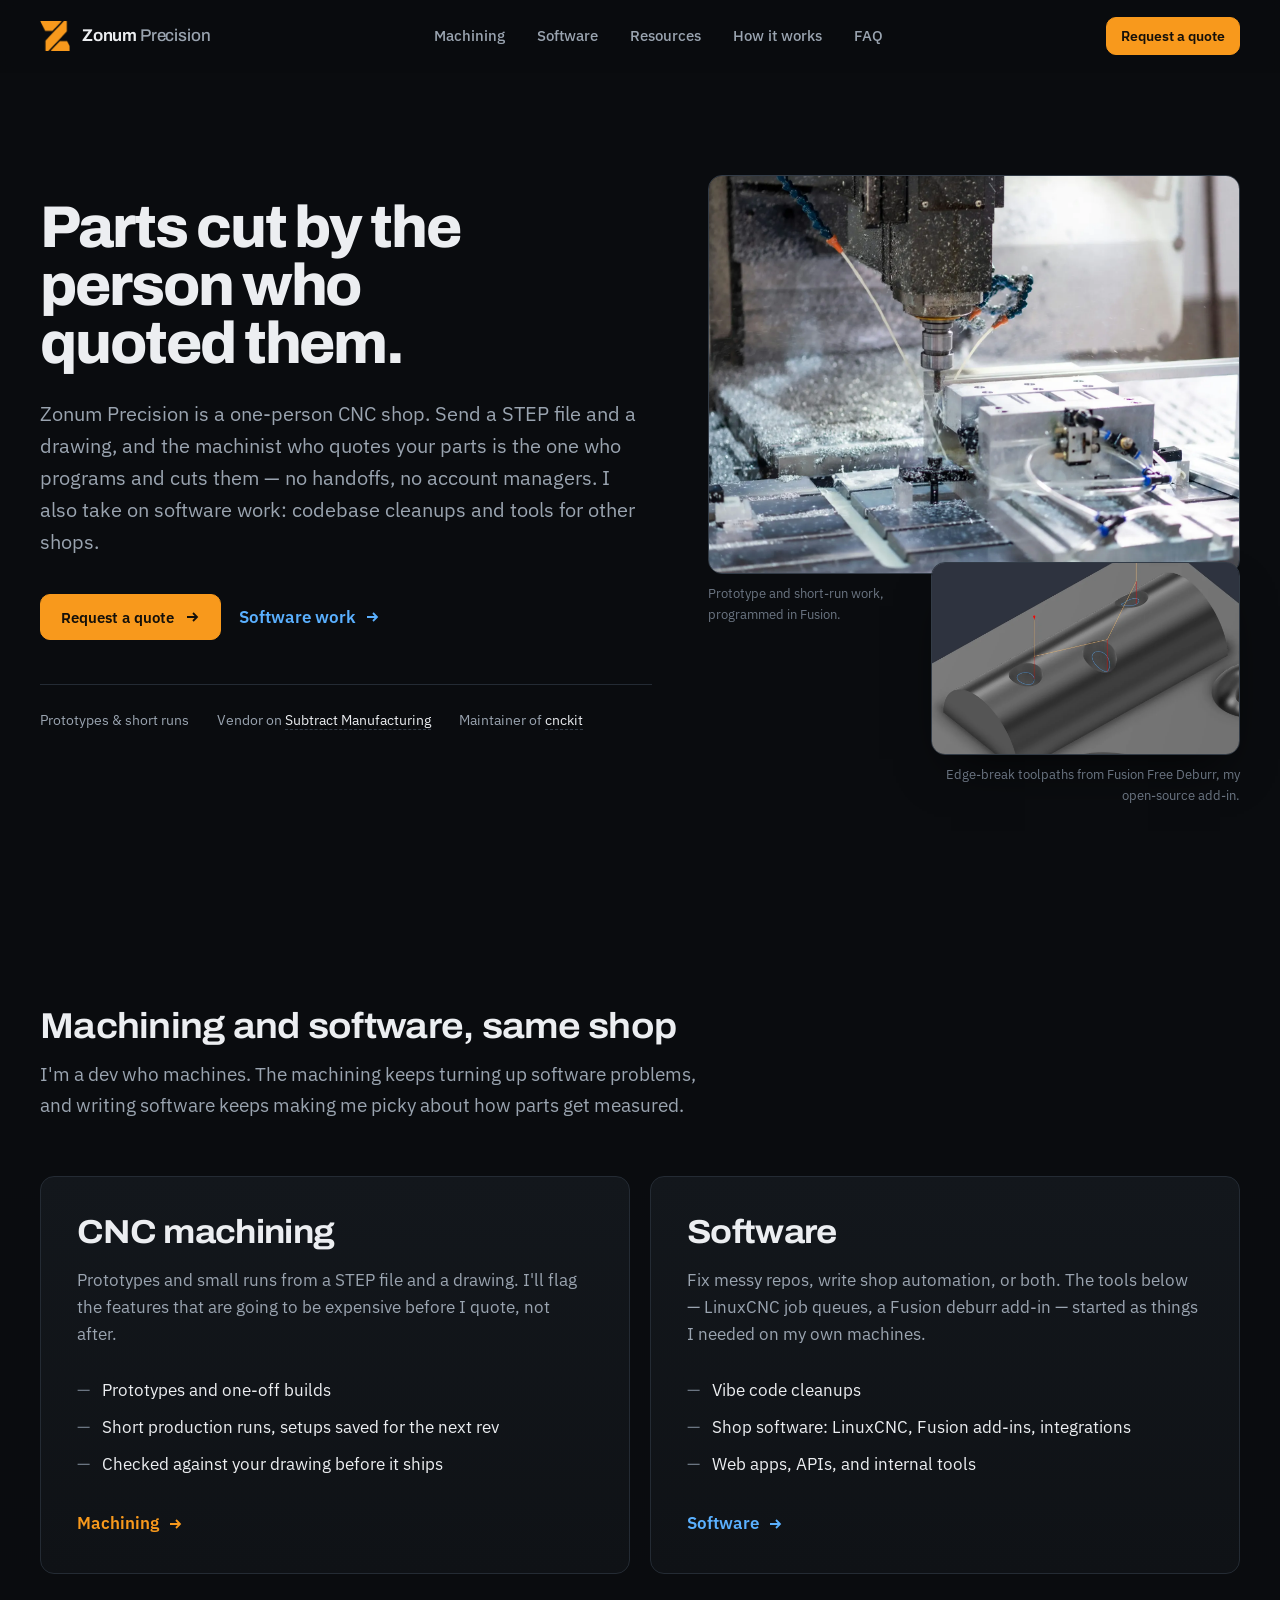
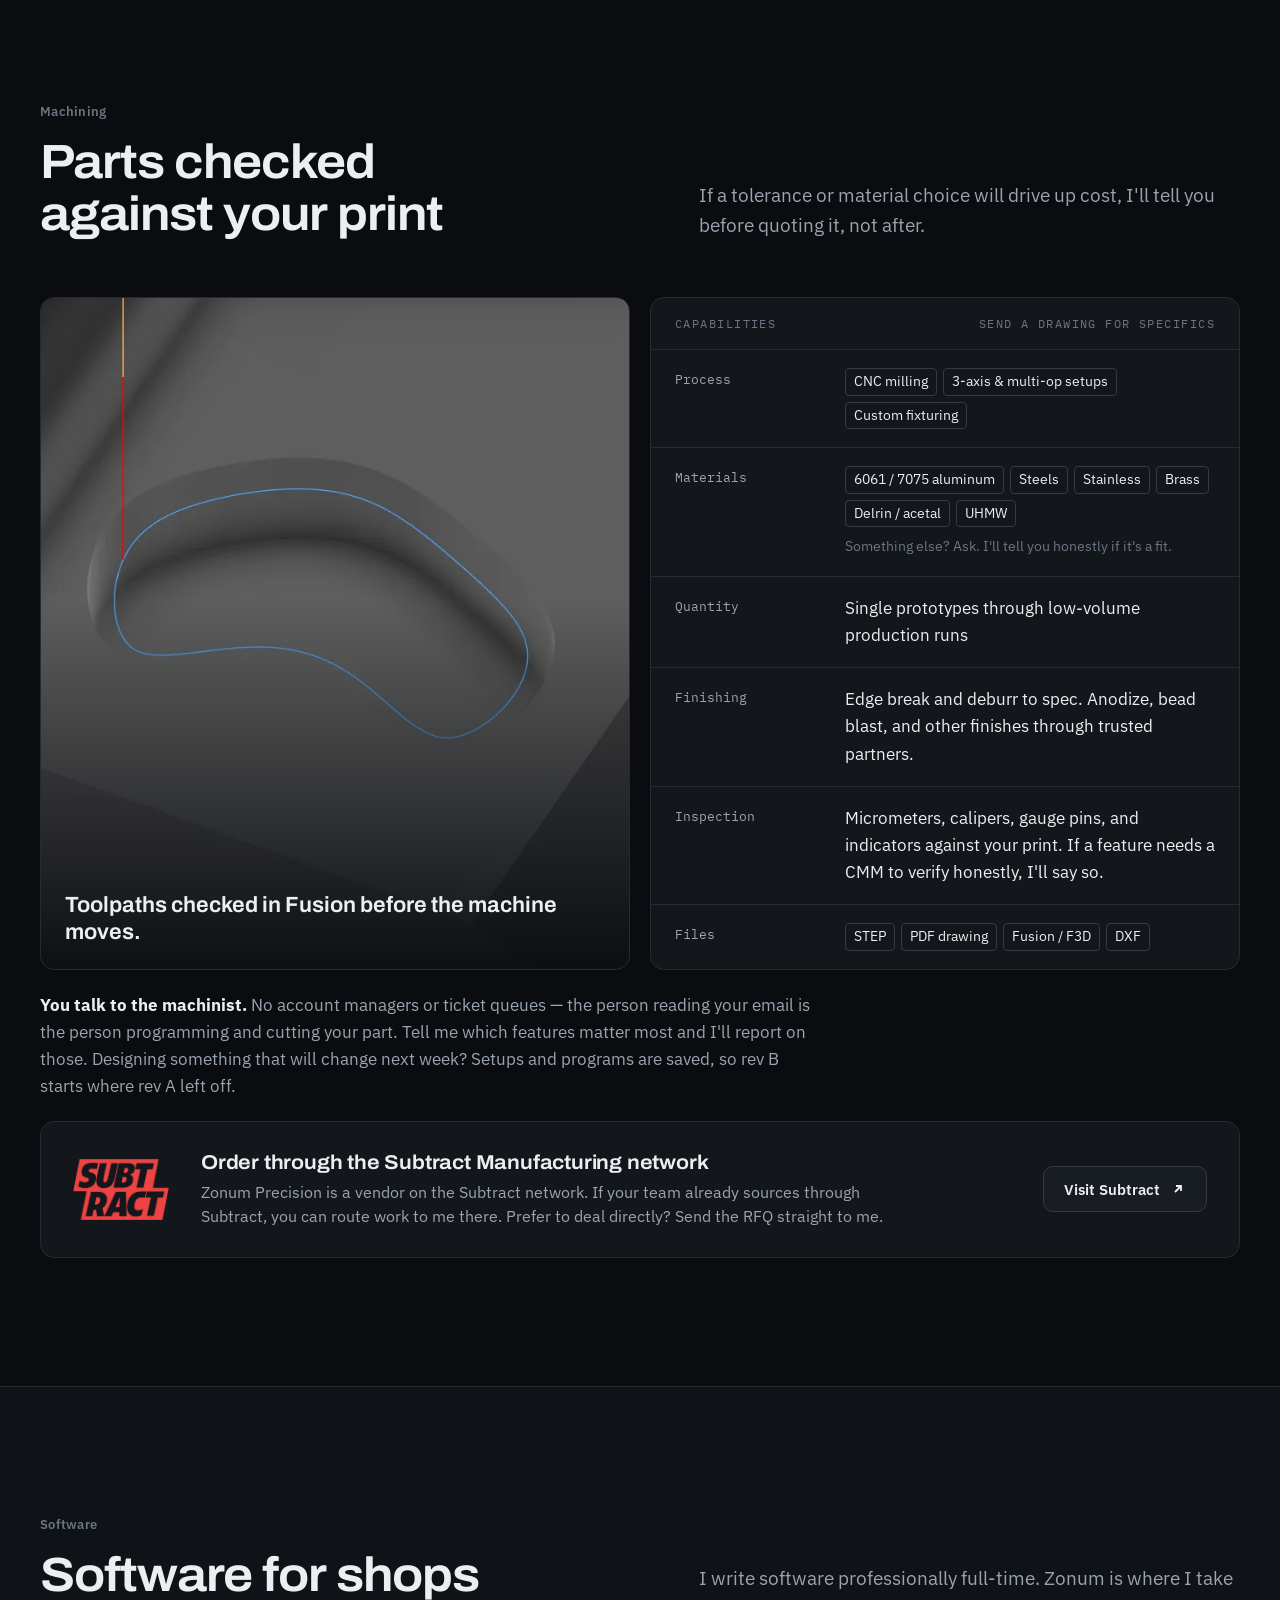
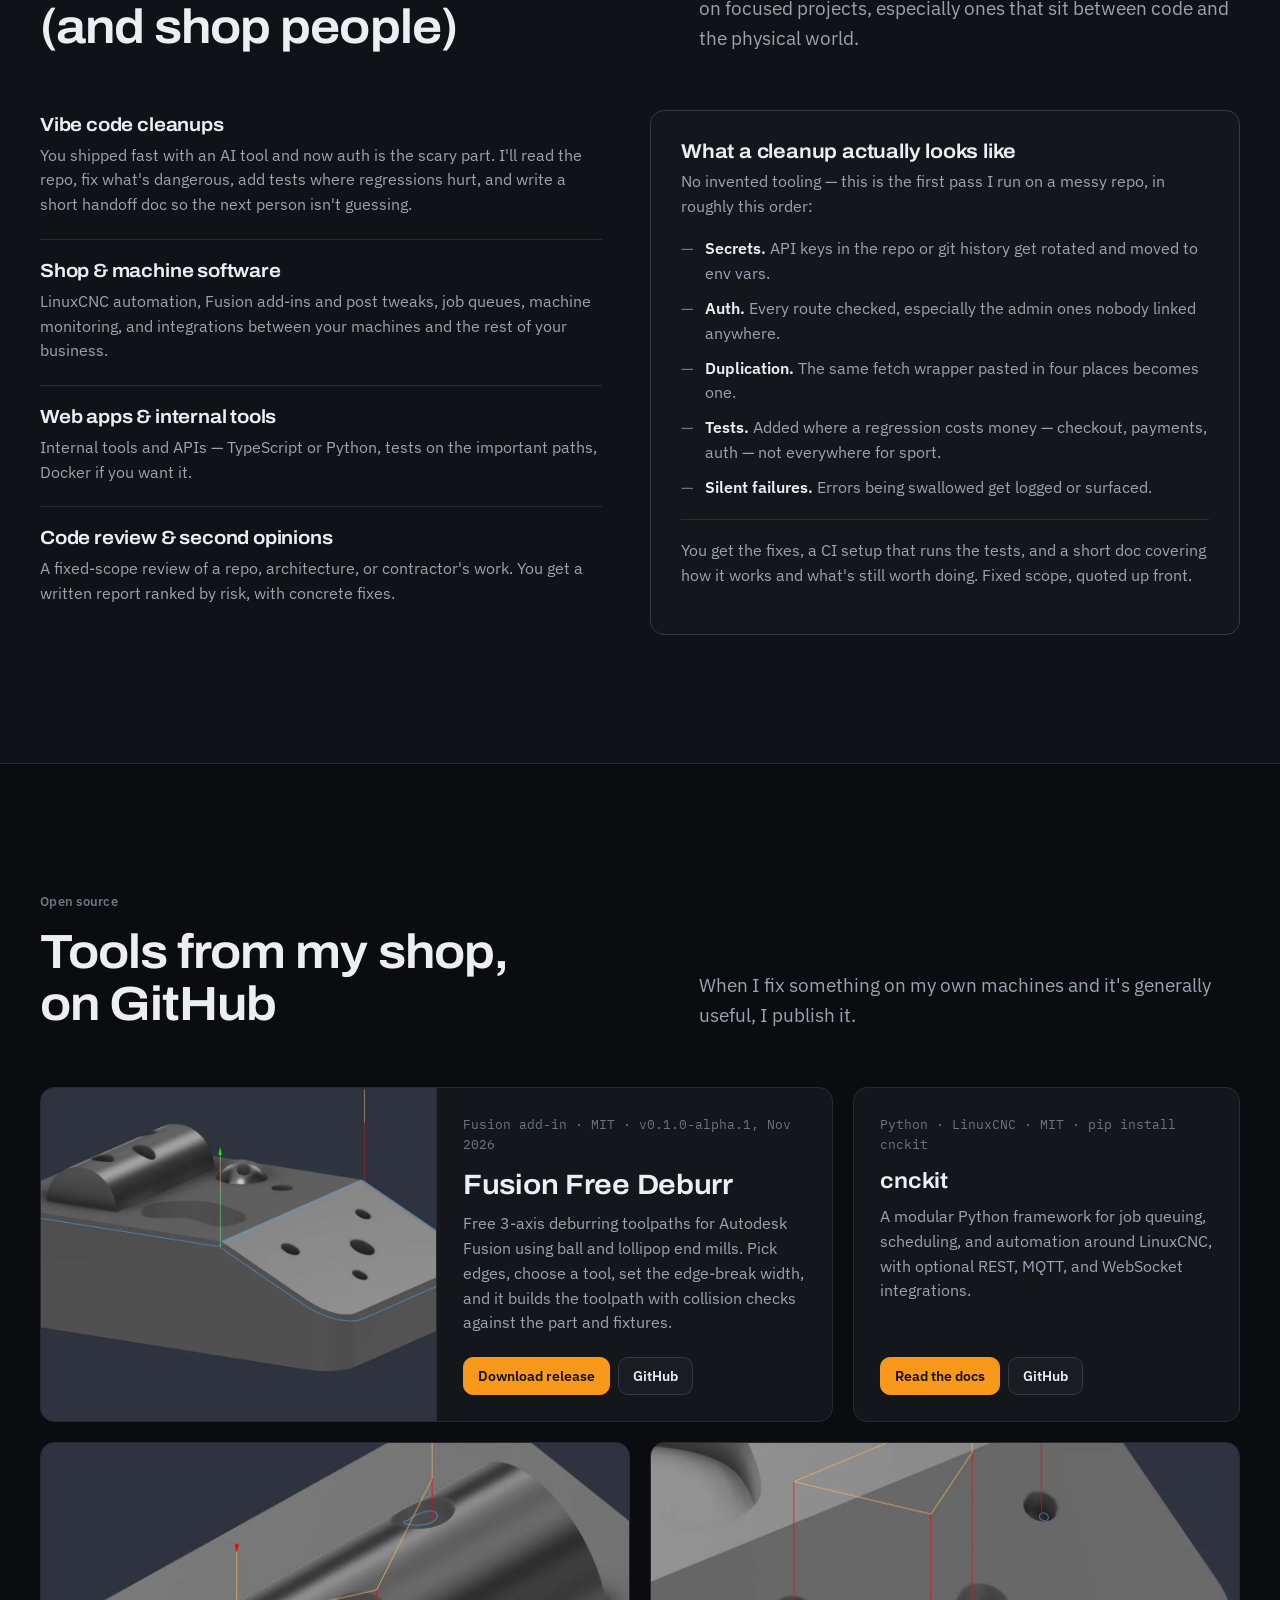
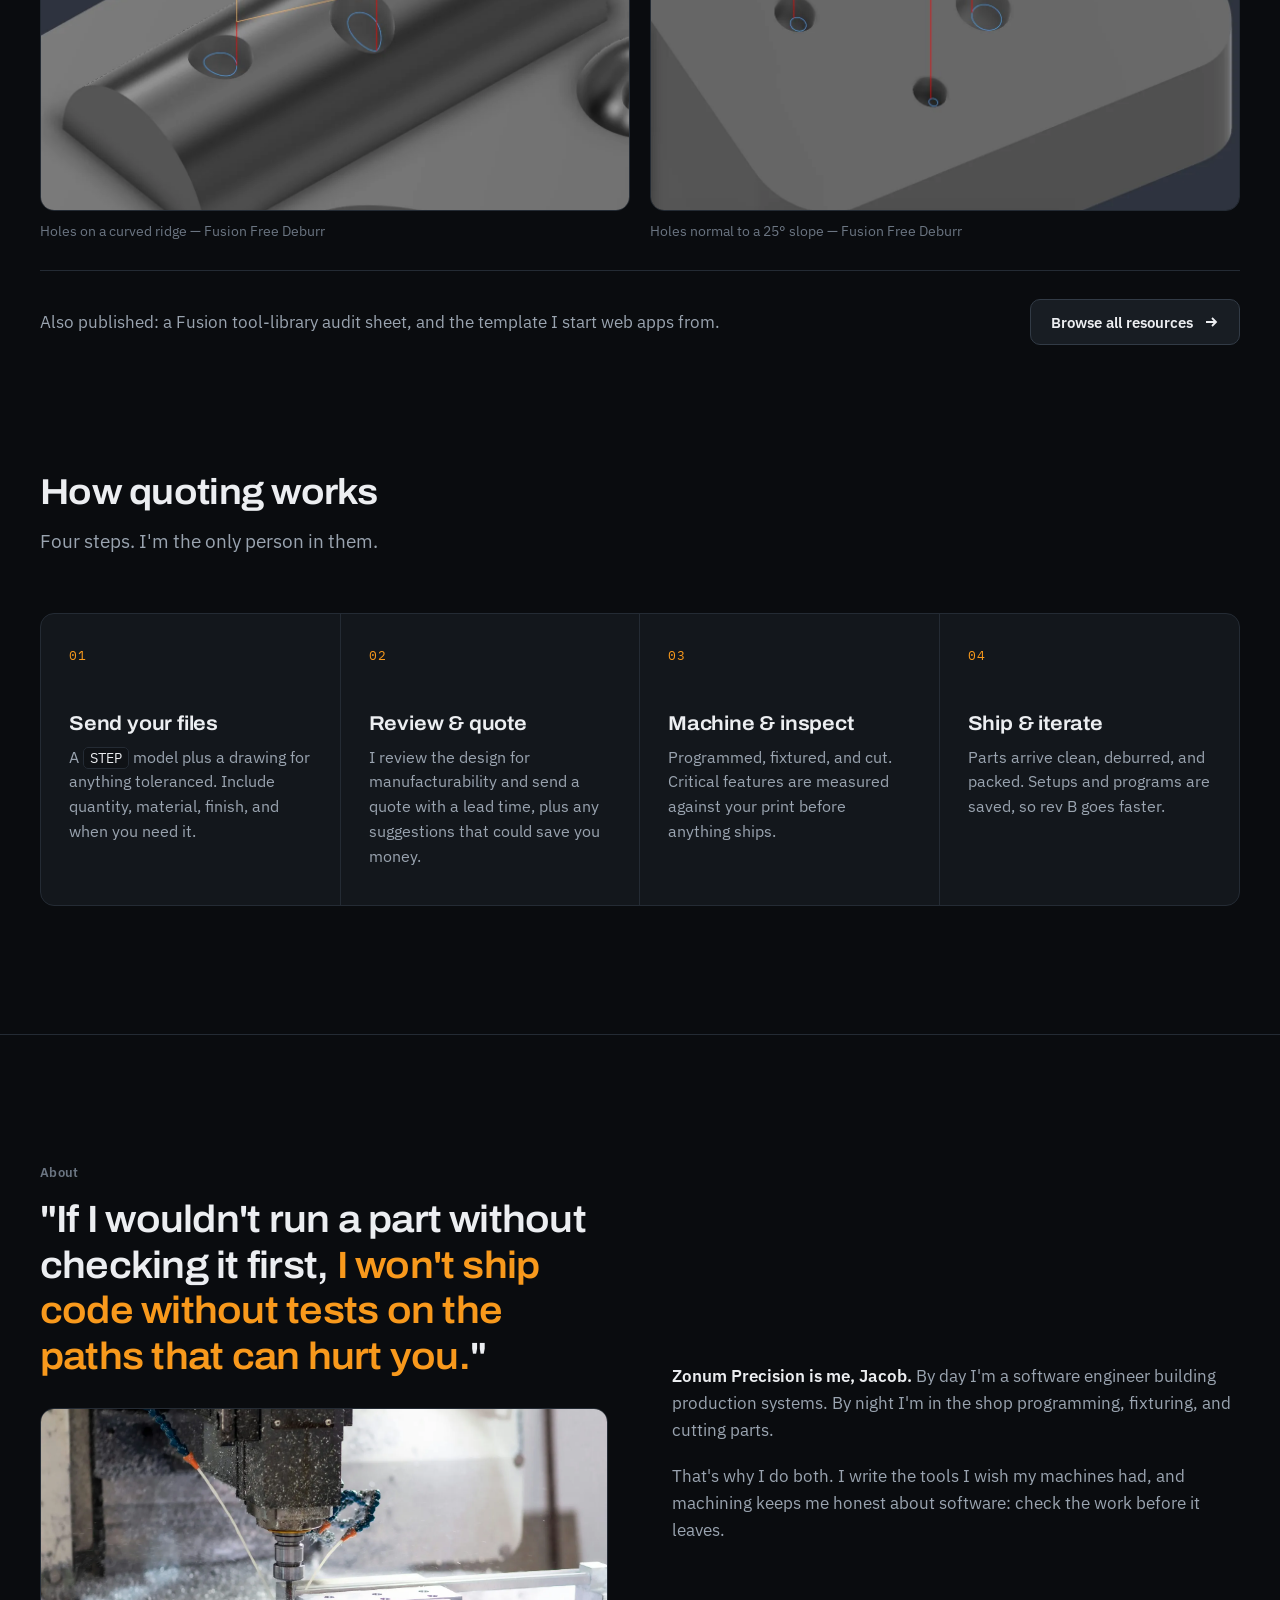
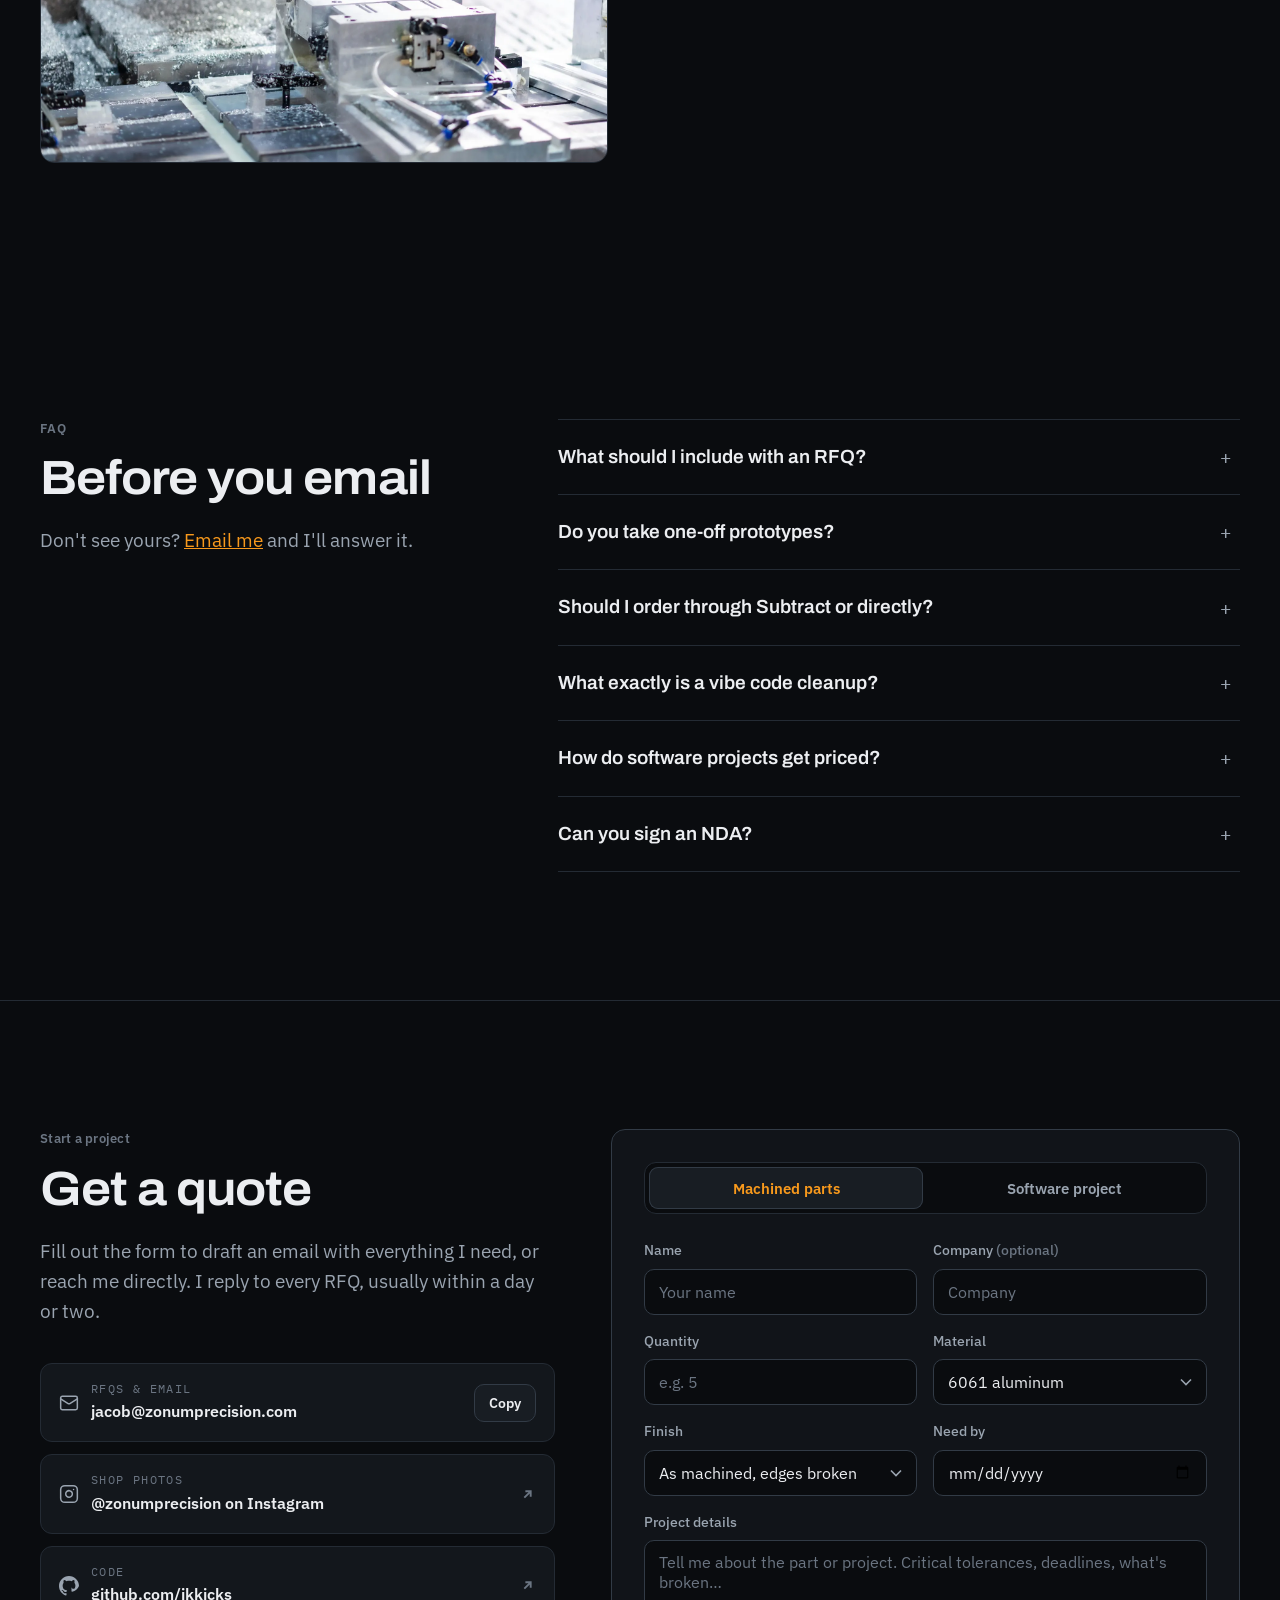
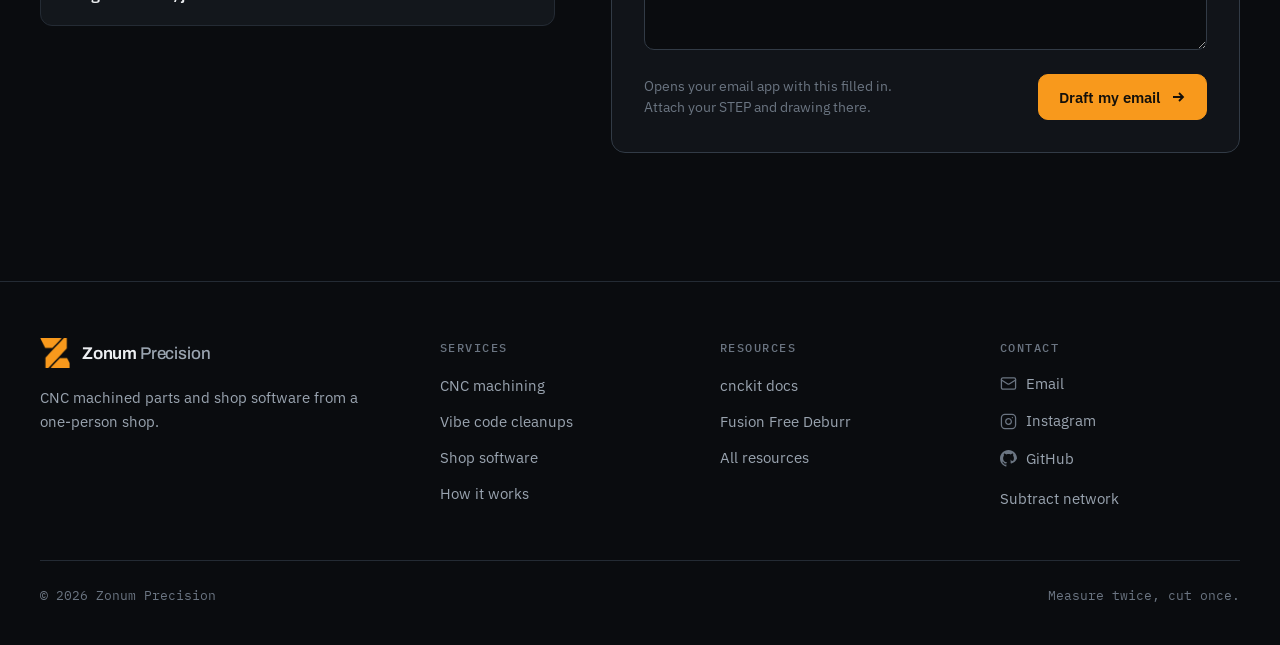
==== commit d6c65ada: "Fix hero image sizing, cache-bust assets, lead with cutting photo" ====
--- a/index.html
+++ b/index.html
@@ -26,7 +26,7 @@
       href="https://fonts.googleapis.com/css2?family=Archivo:wdth,wght@62..125,500..800&family=IBM+Plex+Mono:wght@400;500&family=IBM+Plex+Sans:wght@400;500;600&display=swap"
       rel="stylesheet"
     />
-    <link rel="stylesheet" href="/assets/styles.css" />
+    <link rel="stylesheet" href="/assets/styles.css?v=3" />
     <script type="application/ld+json">
       {
         "@context": "https://schema.org",
@@ -71,7 +71,7 @@
       <!-- Hero -->
       <section class="hero">
         <div class="container hero-grid">
-          <div>
+          <div class="hero-copy">
             <h1>
               <span class="line">Parts cut by the</span>
               <span class="line">person who</span>
@@ -101,12 +101,12 @@
 
           <div class="hero-visual">
             <figure class="hero-photo-main">
-              <img src="/assets/deburr-gallery-ridge-saddle-holes.webp" alt="Deburr toolpaths tracing holes drilled into a curved ridge, generated in Autodesk Fusion" width="1200" height="800" />
-              <figcaption>Edge-break toolpaths from Fusion Free Deburr, my open-source Fusion add-in.</figcaption>
+              <img src="/assets/coolant.webp" alt="An end mill cutting a part under flood coolant" width="1800" height="1202" />
+              <figcaption>Prototype and short-run work, programmed in Fusion.</figcaption>
             </figure>
             <figure class="hero-photo-small">
-              <img src="/assets/coolant.webp" alt="An end mill cutting a part under flood coolant" width="1800" height="1202" />
-              <figcaption>Prototype and short-run work, programmed in Fusion.</figcaption>
+              <img src="/assets/deburr-gallery-ridge-saddle-holes.webp" alt="Deburr toolpaths tracing holes drilled into a curved ridge, generated in Autodesk Fusion" width="1200" height="800" />
+              <figcaption>Edge-break toolpaths from Fusion Free Deburr, my open-source add-in.</figcaption>
             </figure>
           </div>
         </div>
@@ -591,6 +591,6 @@
     </footer>
 
     <div class="toast" role="status" aria-live="polite" data-toast></div>
-    <script src="/assets/main.js" defer></script>
+    <script src="/assets/main.js?v=3" defer></script>
   </body>
 </html>
--- a/assets/styles.css
+++ b/assets/styles.css
@@ -348,7 +348,11 @@
   display: grid;
   grid-template-columns: 1.15fr 1fr;
   gap: 56px;
-  align-items: center;
+  align-items: start;
+}
+
+.hero-copy {
+  padding-top: 24px;
 }
 
 .hero h1 {
@@ -1607,6 +1611,7 @@
 .hero-photo-main img,
 .hero-photo-small img {
   width: 100%;
+  height: auto;
   object-fit: cover;
   border: 1px solid var(--line-2);
   border-radius: var(--radius);
@@ -1654,6 +1659,7 @@
 
 .gallery img {
   width: 100%;
+  height: auto;
   aspect-ratio: 16 / 10;
   object-fit: cover;
   border: 1px solid var(--line);
@@ -1668,6 +1674,7 @@
 
 .about-img {
   width: 100%;
+  height: auto;
   aspect-ratio: 16 / 10;
   object-fit: cover;
   border: 1px solid var(--line);
@@ -1736,6 +1743,14 @@
 
   .hero-grid {
     gap: 48px;
+  }
+
+  .hero-copy {
+    padding-top: 0;
+  }
+
+  .hero-visual {
+    max-width: 620px;
   }
 
 
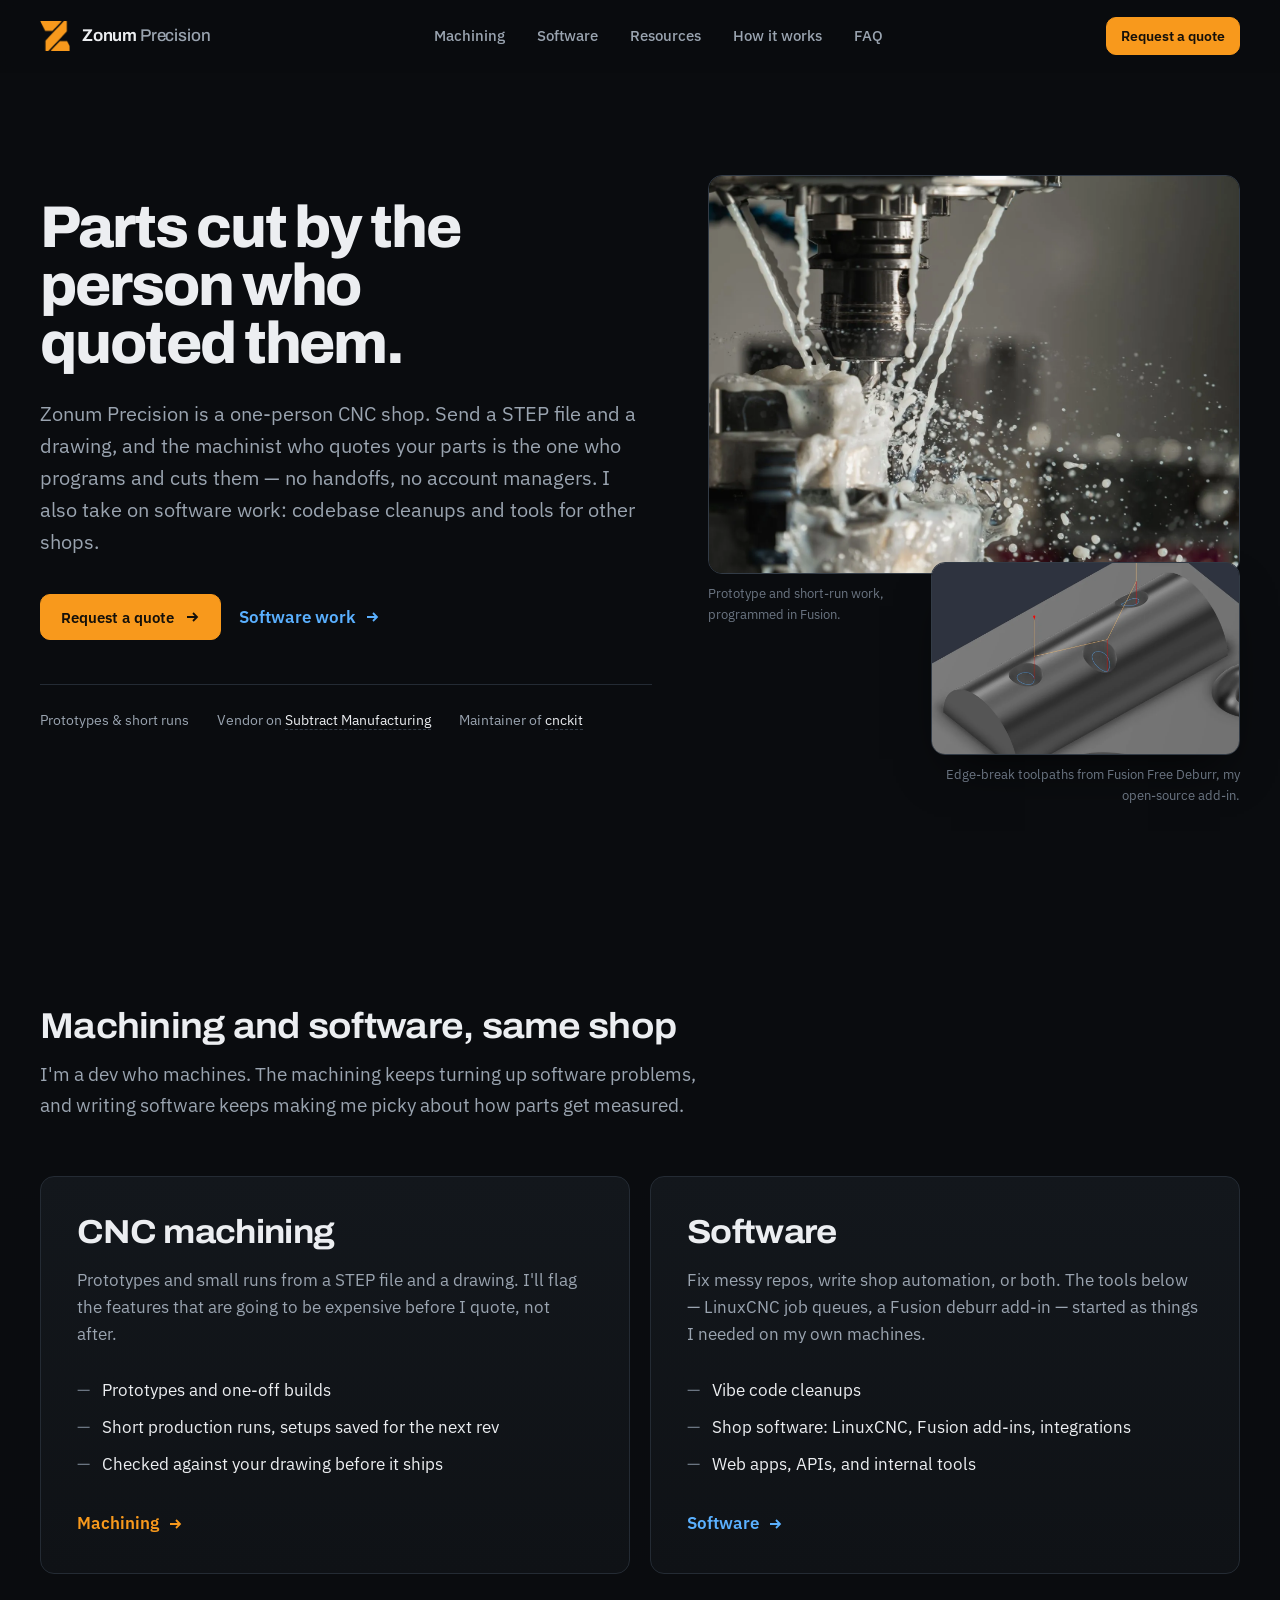
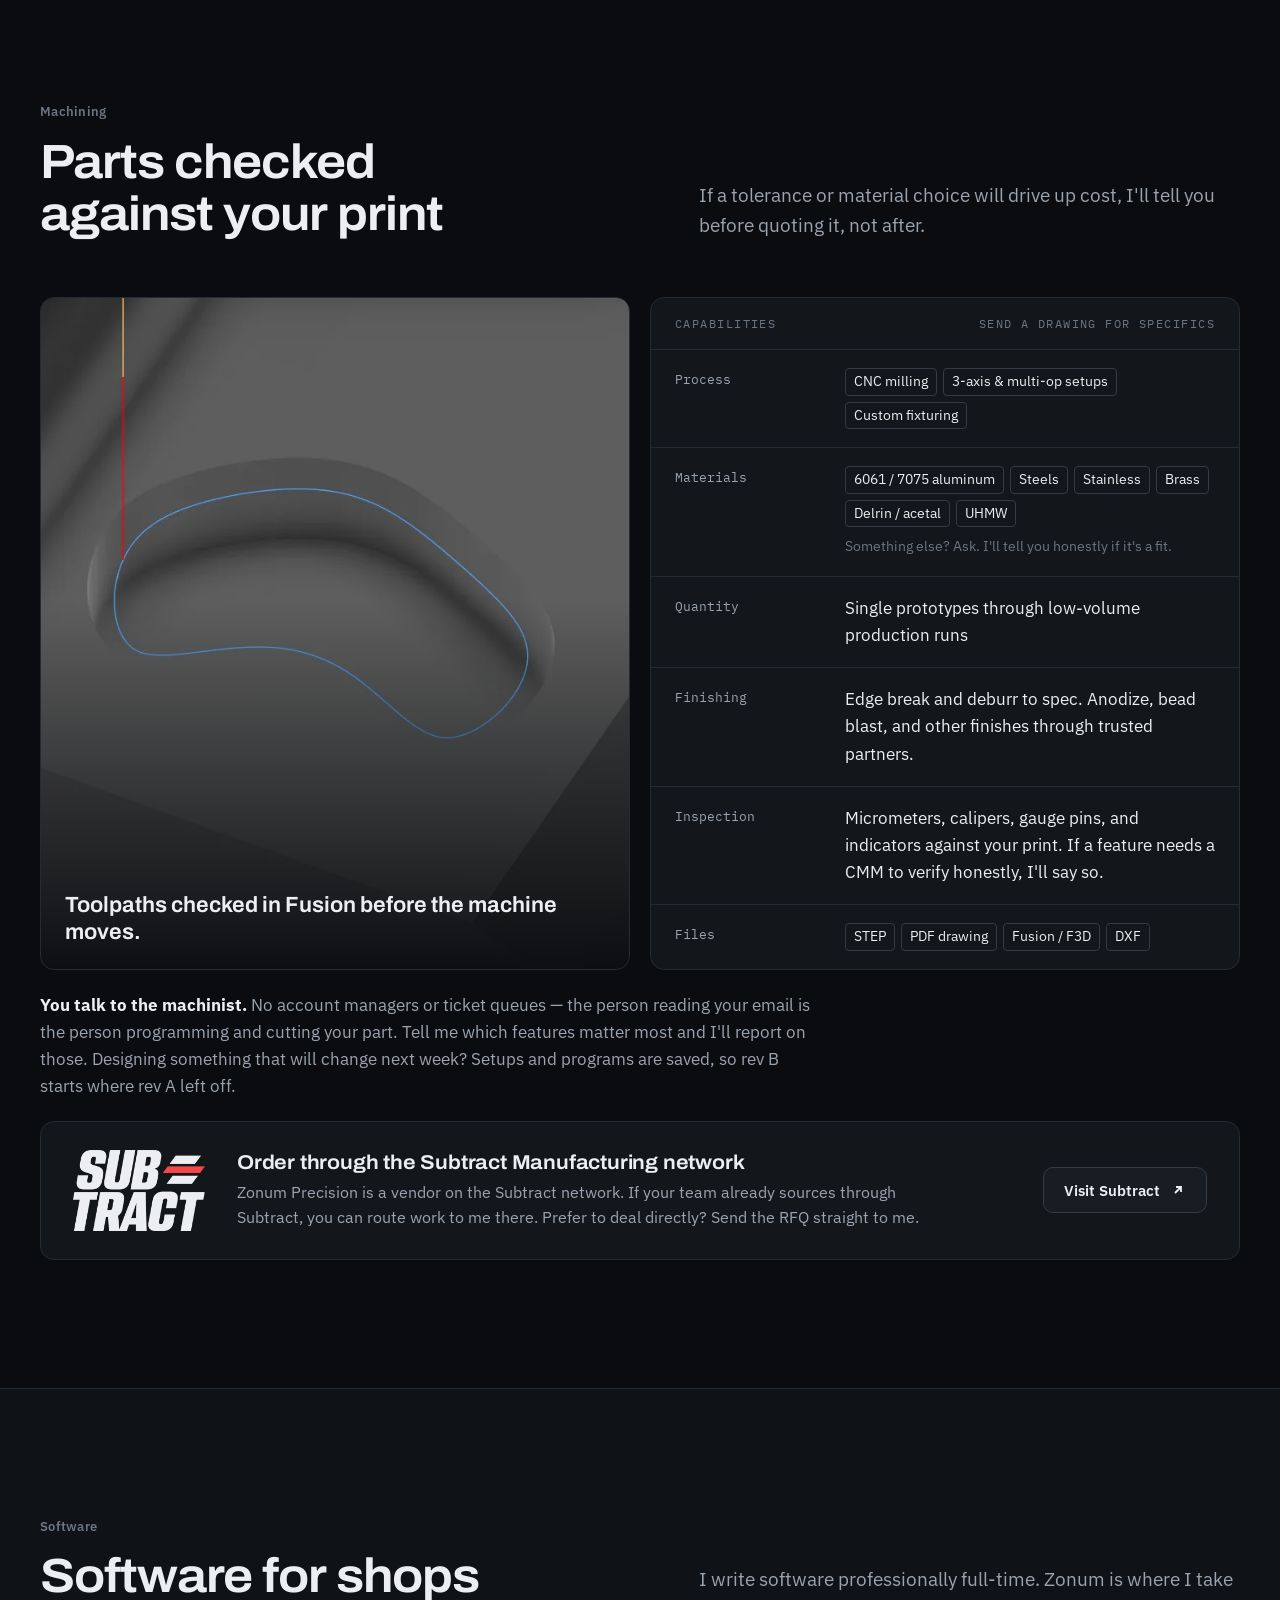
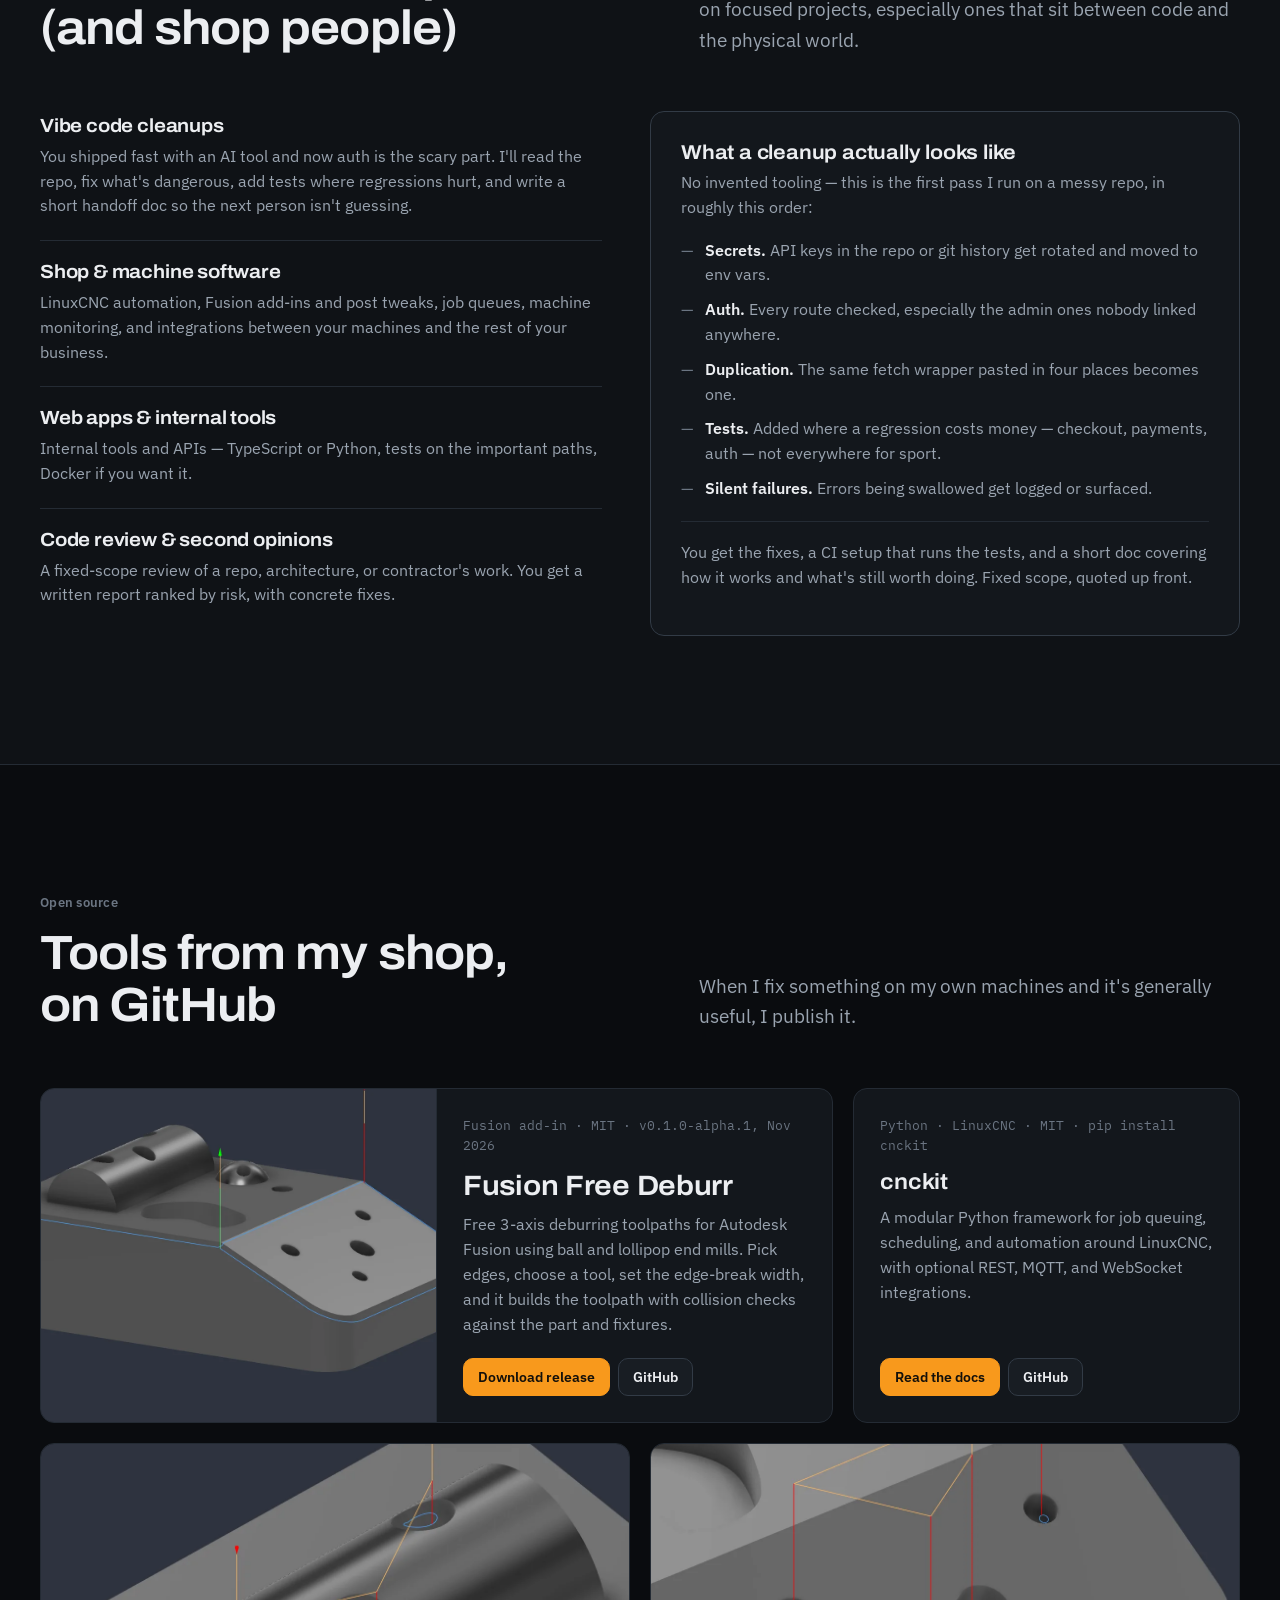
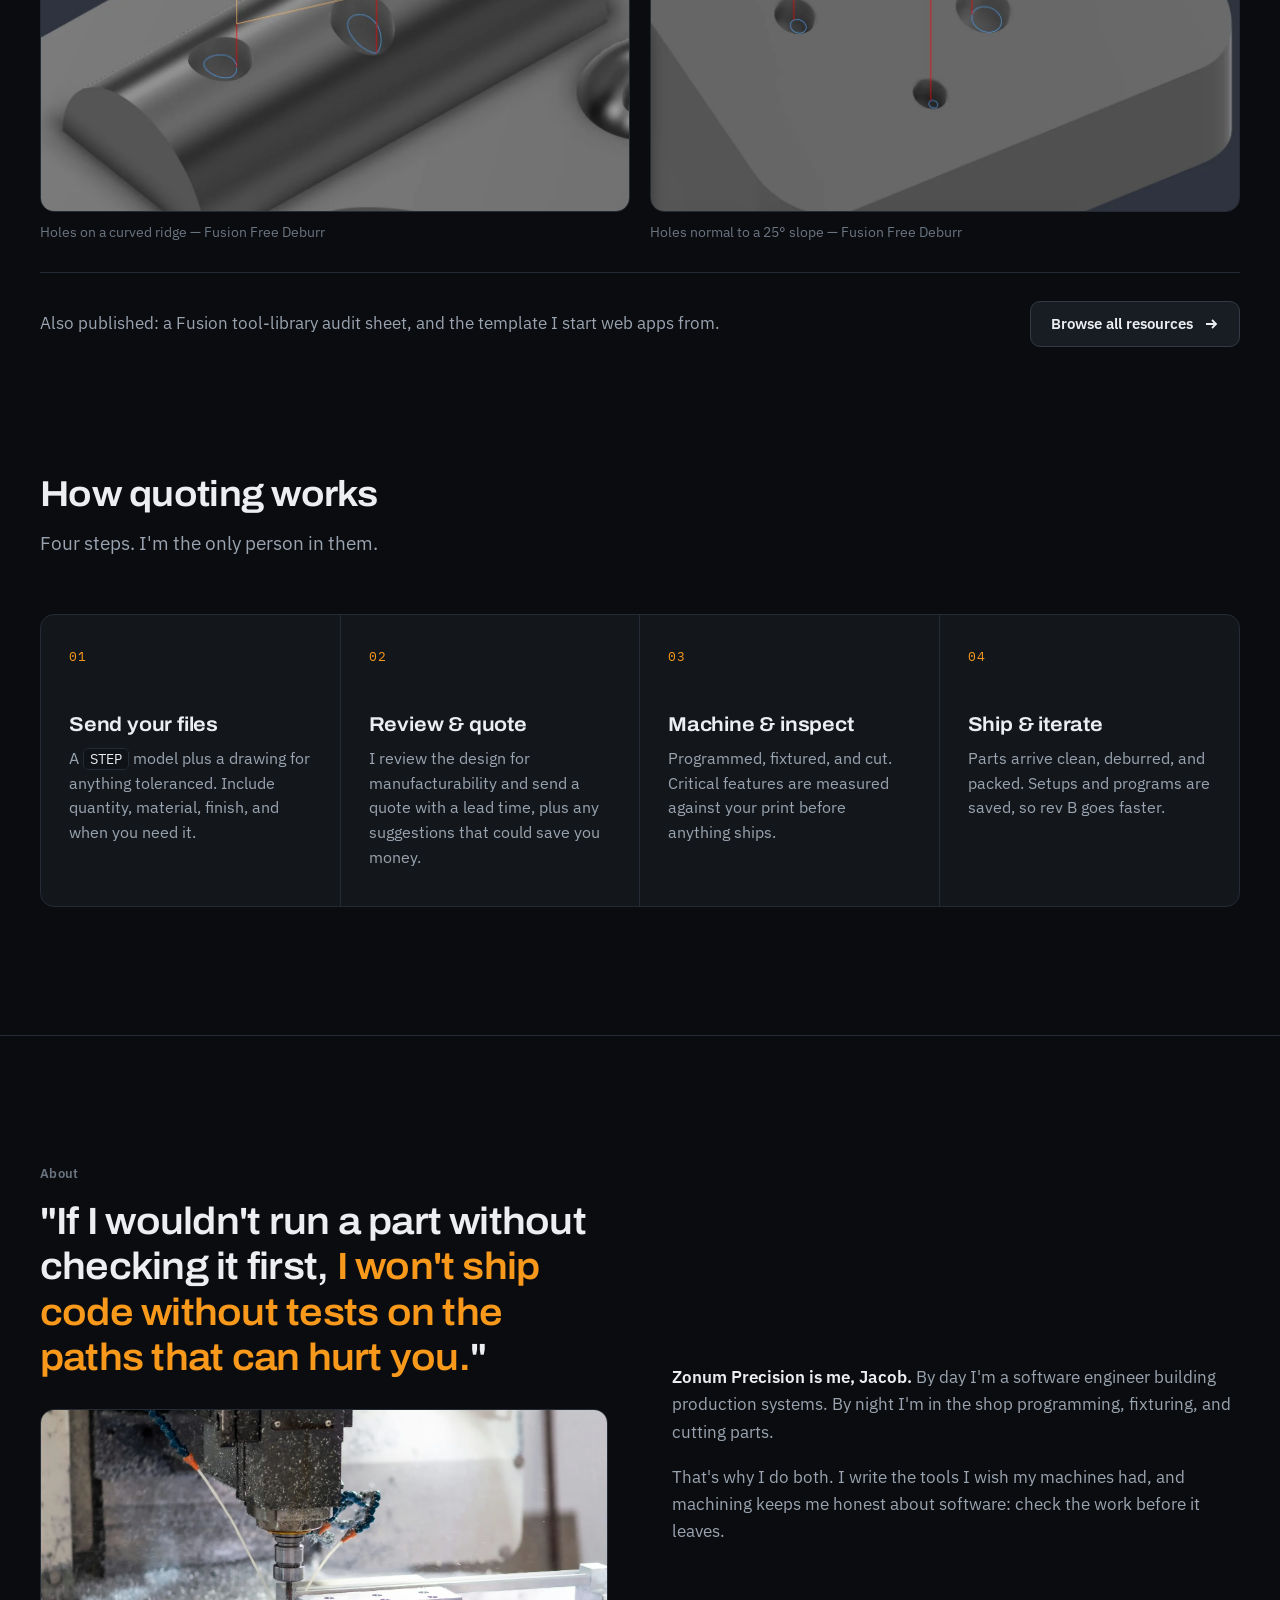
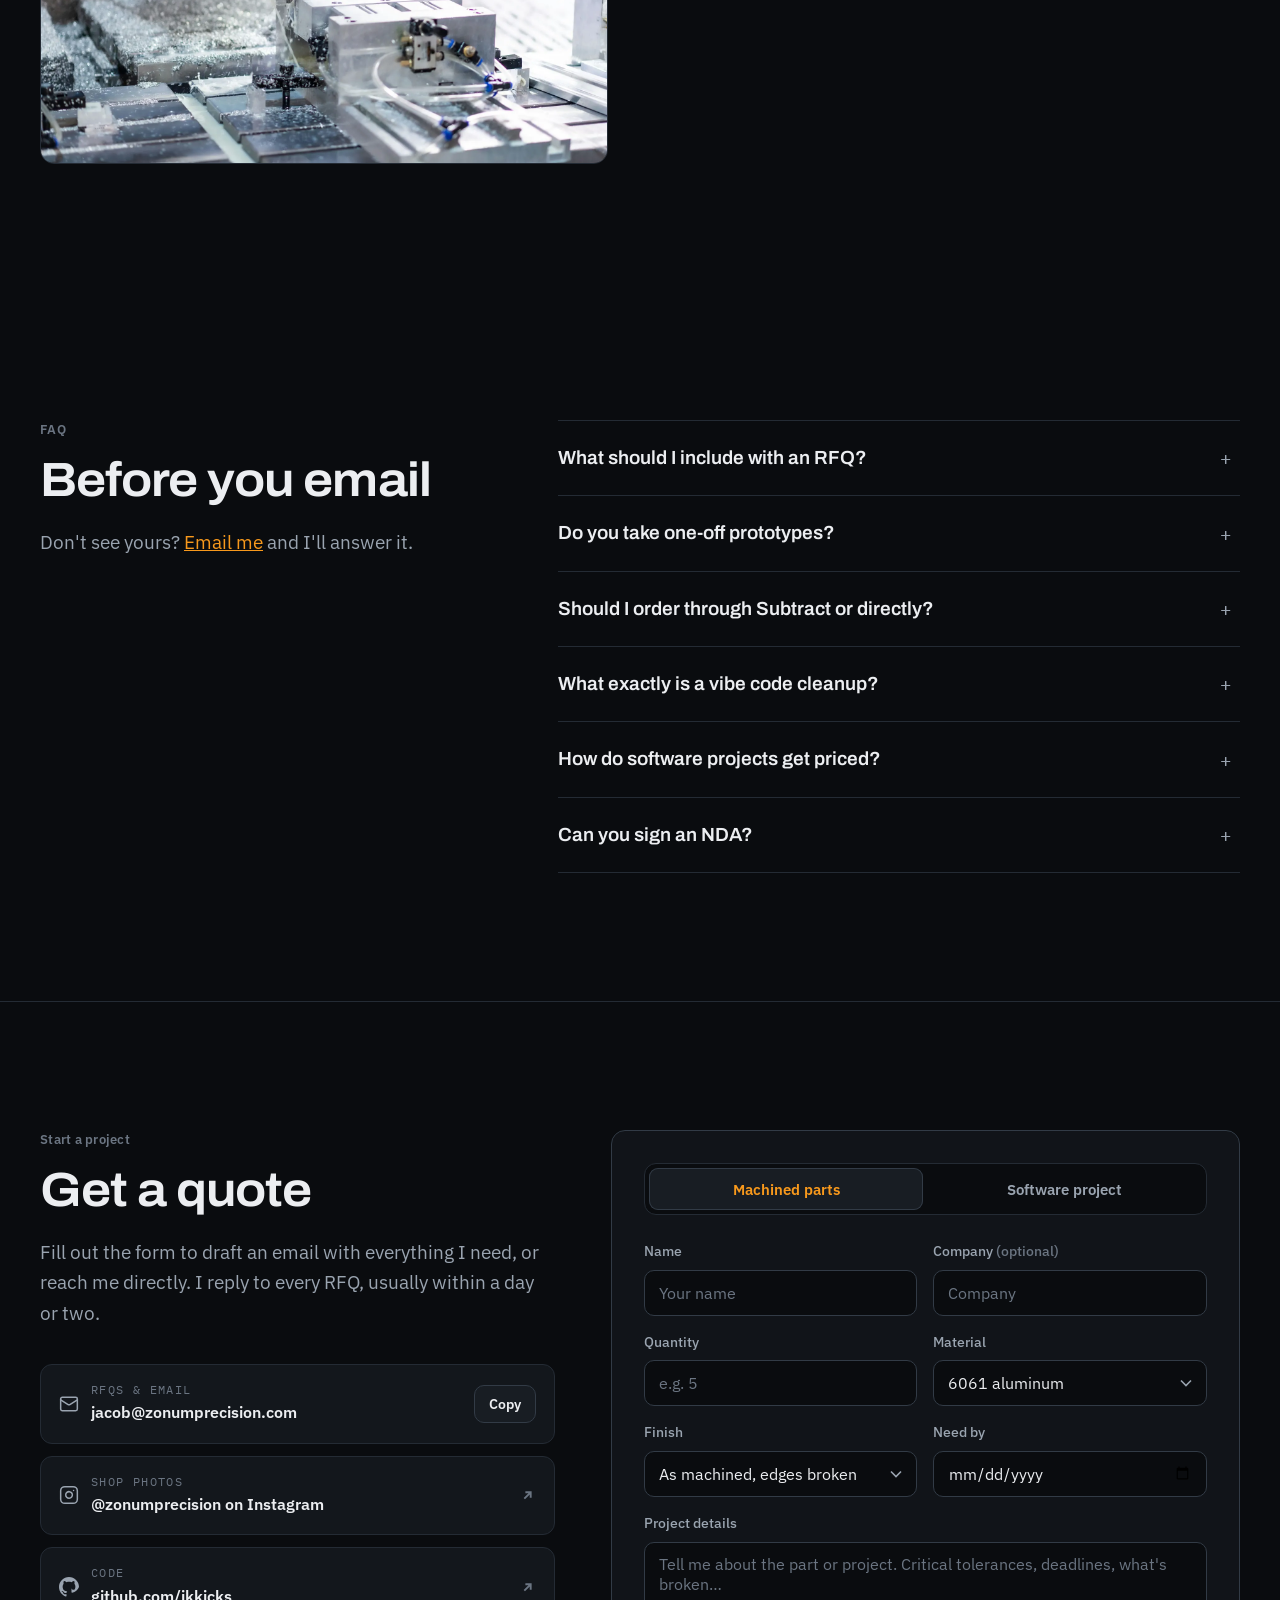
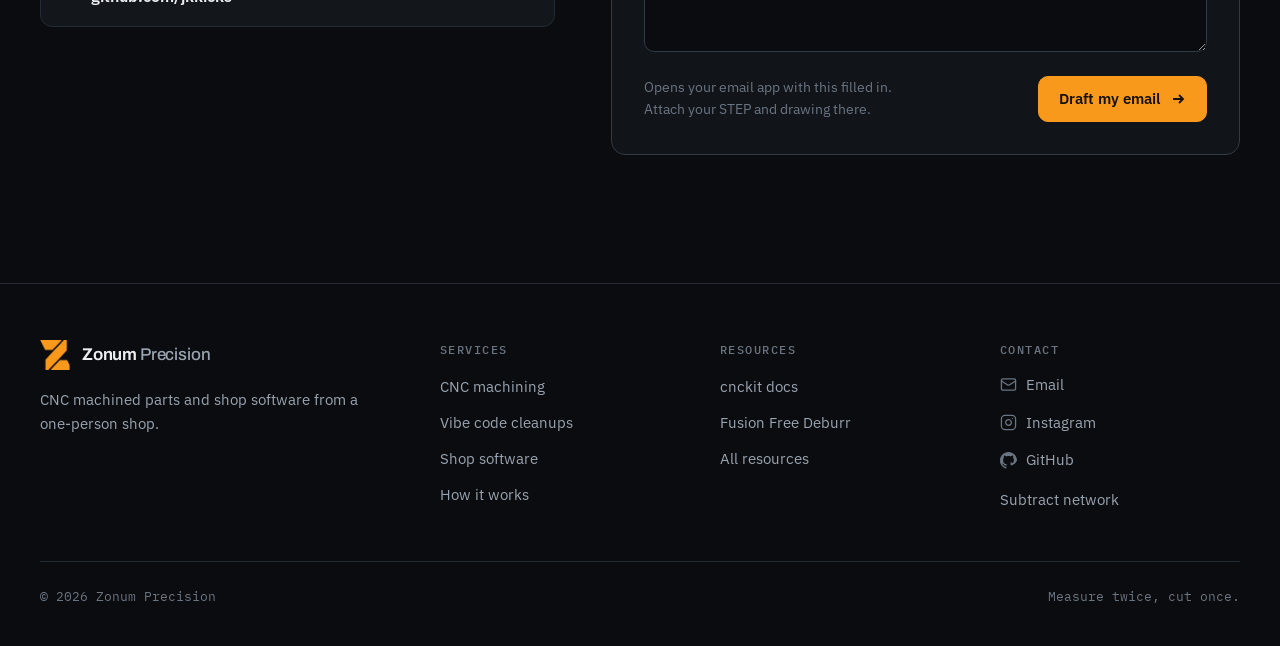
==== commit ea9f0bab: "New hero stock photo and updated Subtract logo" ====
--- a/index.html
+++ b/index.html
@@ -26,7 +26,7 @@
       href="https://fonts.googleapis.com/css2?family=Archivo:wdth,wght@62..125,500..800&family=IBM+Plex+Mono:wght@400;500&family=IBM+Plex+Sans:wght@400;500;600&display=swap"
       rel="stylesheet"
     />
-    <link rel="stylesheet" href="/assets/styles.css?v=3" />
+    <link rel="stylesheet" href="/assets/styles.css?v=4" />
     <script type="application/ld+json">
       {
         "@context": "https://schema.org",
@@ -101,7 +101,7 @@
 
           <div class="hero-visual">
             <figure class="hero-photo-main">
-              <img src="/assets/coolant.webp" alt="An end mill cutting a part under flood coolant" width="1800" height="1202" />
+              <img src="/assets/hero-cnc.webp" alt="A CNC spindle cutting a metal part with coolant spraying from the tool" width="1600" height="1067" />
               <figcaption>Prototype and short-run work, programmed in Fusion.</figcaption>
             </figure>
             <figure class="hero-photo-small">
@@ -217,7 +217,7 @@
 
           <div class="subtract reveal">
             <a href="https://subtractmanufacturing.com" target="_blank" rel="noopener" aria-label="Subtract Manufacturing">
-              <img class="subtract-logo" src="/assets/subtract.png" alt="Subtract Manufacturing logo" width="96" height="62" />
+              <img class="subtract-logo" src="/assets/subtract.png" alt="Subtract Manufacturing logo" width="132" height="81" />
             </a>
             <div>
               <h3>Order through the Subtract Manufacturing network</h3>
@@ -446,7 +446,7 @@
             <div class="contact-direct">
               <div class="contact-line">
                 <span class="cl-main">
-                  <svg viewBox="0 0 24 24" fill="none" stroke="currentColor" stroke-width="1.8" stroke-linecap="round" stroke-linejoin="round" aria-hidden="true"><rect x="2" y="4" width="20" height="16" rx="2"/><path d="m22 7-8.97 5.7a2 2 0 0 1-2.06 0L2 7"/></svg>
+                  <svg width="18" height="18" viewBox="0 0 24 24" fill="none" stroke="currentColor" stroke-width="1.8" stroke-linecap="round" stroke-linejoin="round" aria-hidden="true"><rect x="2" y="4" width="20" height="16" rx="2"/><path d="m22 7-8.97 5.7a2 2 0 0 1-2.06 0L2 7"/></svg>
                   <a href="mailto:jacob@zonumprecision.com" style="text-decoration: none">
                     <span class="mono">RFQs &amp; email</span>
                     <strong>jacob@zonumprecision.com</strong>
@@ -456,14 +456,14 @@
               </div>
               <a class="contact-line" href="https://www.instagram.com/zonumprecision" target="_blank" rel="noopener">
                 <span class="cl-main">
-                  <svg viewBox="0 0 24 24" fill="none" stroke="currentColor" stroke-width="1.8" stroke-linecap="round" stroke-linejoin="round" aria-hidden="true"><rect x="2" y="2" width="20" height="20" rx="5"/><path d="M16 11.37A4 4 0 1 1 12.63 8 4 4 0 0 1 16 11.37z"/><line x1="17.5" y1="6.5" x2="17.51" y2="6.5"/></svg>
+                  <svg width="18" height="18" viewBox="0 0 24 24" fill="none" stroke="currentColor" stroke-width="1.8" stroke-linecap="round" stroke-linejoin="round" aria-hidden="true"><rect x="2" y="2" width="20" height="20" rx="5"/><path d="M16 11.37A4 4 0 1 1 12.63 8 4 4 0 0 1 16 11.37z"/><line x1="17.5" y1="6.5" x2="17.51" y2="6.5"/></svg>
                   <span><span class="mono">Shop photos</span><strong>@zonumprecision on Instagram</strong></span>
                 </span>
                 <svg width="18" height="18" viewBox="0 0 16 16" fill="none" stroke="currentColor" stroke-width="1.8"><path d="M5 11l6-6M6 5h5v5" /></svg>
               </a>
               <a class="contact-line" href="https://github.com/jkkicks" target="_blank" rel="noopener">
                 <span class="cl-main">
-                  <svg viewBox="0 0 16 16" fill="currentColor" aria-hidden="true"><path d="M8 0C3.58 0 0 3.58 0 8c0 3.54 2.29 6.53 5.47 7.59.4.07.55-.17.55-.38 0-.19-.01-.82-.01-1.49-2.01.37-2.53-.49-2.69-.94-.09-.23-.48-.94-.82-1.13-.28-.15-.68-.52-.01-.53.63-.01 1.08.58 1.23.82.72 1.21 1.87.87 2.33.66.07-.52.28-.87.51-1.07-1.78-.2-3.64-.89-3.64-3.95 0-.87.31-1.59.82-2.15-.08-.2-.36-1.02.08-2.12 0 0 .67-.21 2.2.82.64-.18 1.32-.27 2-.27s1.36.09 2 .27c1.53-1.04 2.2-.82 2.2-.82.44 1.1.16 1.92.08 2.12.51.56.82 1.27.82 2.15 0 3.07-1.87 3.75-3.65.95.29.25.54.73.54 1.48 0 1.07-.01 1.93-.01 2.2 0 .21.15.46.55.38A8.01 8.01 0 0 0 16 8c0-4.42-3.58-8-8-8Z"/></svg>
+                  <svg width="18" height="18" viewBox="0 0 16 16" fill="currentColor" aria-hidden="true"><path d="M8 0C3.58 0 0 3.58 0 8c0 3.54 2.29 6.53 5.47 7.59.4.07.55-.17.55-.38 0-.19-.01-.82-.01-1.49-2.01.37-2.53-.49-2.69-.94-.09-.23-.48-.94-.82-1.13-.28-.15-.68-.52-.01-.53.63-.01 1.08.58 1.23.82.72 1.21 1.87.87 2.33.66.07-.52.28-.87.51-1.07-1.78-.2-3.64-.89-3.64-3.95 0-.87.31-1.59.82-2.15-.08-.2-.36-1.02.08-2.12 0 0 .67-.21 2.2.82.64-.18 1.32-.27 2-.27s1.36.09 2 .27c1.53-1.04 2.2-.82 2.2-.82.44 1.1.16 1.92.08 2.12.51.56.82 1.27.82 2.15 0 3.07-1.87 3.75-3.65.95.29.25.54.73.54 1.48 0 1.07-.01 1.93-.01 2.2 0 .21.15.46.55.38A8.01 8.01 0 0 0 16 8c0-4.42-3.58-8-8-8Z"/></svg>
                   <span><span class="mono">Code</span><strong>github.com/jkkicks</strong></span>
                 </span>
                 <svg width="18" height="18" viewBox="0 0 16 16" fill="none" stroke="currentColor" stroke-width="1.8"><path d="M5 11l6-6M6 5h5v5" /></svg>
@@ -576,9 +576,9 @@
           <div>
             <h4>Contact</h4>
             <ul>
-              <li><a href="mailto:jacob@zonumprecision.com"><svg viewBox="0 0 24 24" fill="none" stroke="currentColor" stroke-width="1.8" stroke-linecap="round" stroke-linejoin="round" aria-hidden="true"><rect x="2" y="4" width="20" height="16" rx="2"/><path d="m22 7-8.97 5.7a2 2 0 0 1-2.06 0L2 7"/></svg>Email</a></li>
-              <li><a href="https://www.instagram.com/zonumprecision" target="_blank" rel="noopener"><svg viewBox="0 0 24 24" fill="none" stroke="currentColor" stroke-width="1.8" stroke-linecap="round" stroke-linejoin="round" aria-hidden="true"><rect x="2" y="2" width="20" height="20" rx="5"/><path d="M16 11.37A4 4 0 1 1 12.63 8 4 4 0 0 1 16 11.37z"/><line x1="17.5" y1="6.5" x2="17.51" y2="6.5"/></svg>Instagram</a></li>
-              <li><a href="https://github.com/jkkicks" target="_blank" rel="noopener"><svg viewBox="0 0 16 16" fill="currentColor" aria-hidden="true"><path d="M8 0C3.58 0 0 3.58 0 8c0 3.54 2.29 6.53 5.47 7.59.4.07.55-.17.55-.38 0-.19-.01-.82-.01-1.49-2.01.37-2.53-.49-2.69-.94-.09-.23-.48-.94-.82-1.13-.28-.15-.68-.52-.01-.53.63-.01 1.08.58 1.23.82.72 1.21 1.87.87 2.33.66.07-.52.28-.87.51-1.07-1.78-.2-3.64-.89-3.64-3.95 0-.87.31-1.59.82-2.15-.08-.2-.36-1.02.08-2.12 0 0 .67-.21 2.2.82.64-.18 1.32-.27 2-.27s1.36.09 2 .27c1.53-1.04 2.2-.82 2.2-.82.44 1.1.16 1.92.08 2.12.51.56.82 1.27.82 2.15 0 3.07-1.87 3.75-3.65.95.29.25.54.73.54 1.48 0 1.07-.01 1.93-.01 2.2 0 .21.15.46.55.38A8.01 8.01 0 0 0 16 8c0-4.42-3.58-8-8-8Z"/></svg>GitHub</a></li>
+              <li><a href="mailto:jacob@zonumprecision.com"><svg width="18" height="18" viewBox="0 0 24 24" fill="none" stroke="currentColor" stroke-width="1.8" stroke-linecap="round" stroke-linejoin="round" aria-hidden="true"><rect x="2" y="4" width="20" height="16" rx="2"/><path d="m22 7-8.97 5.7a2 2 0 0 1-2.06 0L2 7"/></svg>Email</a></li>
+              <li><a href="https://www.instagram.com/zonumprecision" target="_blank" rel="noopener"><svg width="18" height="18" viewBox="0 0 24 24" fill="none" stroke="currentColor" stroke-width="1.8" stroke-linecap="round" stroke-linejoin="round" aria-hidden="true"><rect x="2" y="2" width="20" height="20" rx="5"/><path d="M16 11.37A4 4 0 1 1 12.63 8 4 4 0 0 1 16 11.37z"/><line x1="17.5" y1="6.5" x2="17.51" y2="6.5"/></svg>Instagram</a></li>
+              <li><a href="https://github.com/jkkicks" target="_blank" rel="noopener"><svg width="18" height="18" viewBox="0 0 16 16" fill="currentColor" aria-hidden="true"><path d="M8 0C3.58 0 0 3.58 0 8c0 3.54 2.29 6.53 5.47 7.59.4.07.55-.17.55-.38 0-.19-.01-.82-.01-1.49-2.01.37-2.53-.49-2.69-.94-.09-.23-.48-.94-.82-1.13-.28-.15-.68-.52-.01-.53.63-.01 1.08.58 1.23.82.72 1.21 1.87.87 2.33.66.07-.52.28-.87.51-1.07-1.78-.2-3.64-.89-3.64-3.95 0-.87.31-1.59.82-2.15-.08-.2-.36-1.02.08-2.12 0 0 .67-.21 2.2.82.64-.18 1.32-.27 2-.27s1.36.09 2 .27c1.53-1.04 2.2-.82 2.2-.82.44 1.1.16 1.92.08 2.12.51.56.82 1.27.82 2.15 0 3.07-1.87 3.75-3.65.95.29.25.54.73.54 1.48 0 1.07-.01 1.93-.01 2.2 0 .21.15.46.55.38A8.01 8.01 0 0 0 16 8c0-4.42-3.58-8-8-8Z"/></svg>GitHub</a></li>
               <li><a href="https://subtractmanufacturing.com" target="_blank" rel="noopener">Subtract network</a></li>
             </ul>
           </div>
@@ -591,6 +591,6 @@
     </footer>
 
     <div class="toast" role="status" aria-live="polite" data-toast></div>
-    <script src="/assets/main.js?v=3" defer></script>
+    <script src="/assets/main.js?v=4" defer></script>
   </body>
 </html>
--- a/assets/styles.css
+++ b/assets/styles.css
@@ -658,7 +658,8 @@
 }
 
 .subtract-logo {
-  width: 96px;
+  width: 132px;
+  height: auto;
   display: block;
 }
 
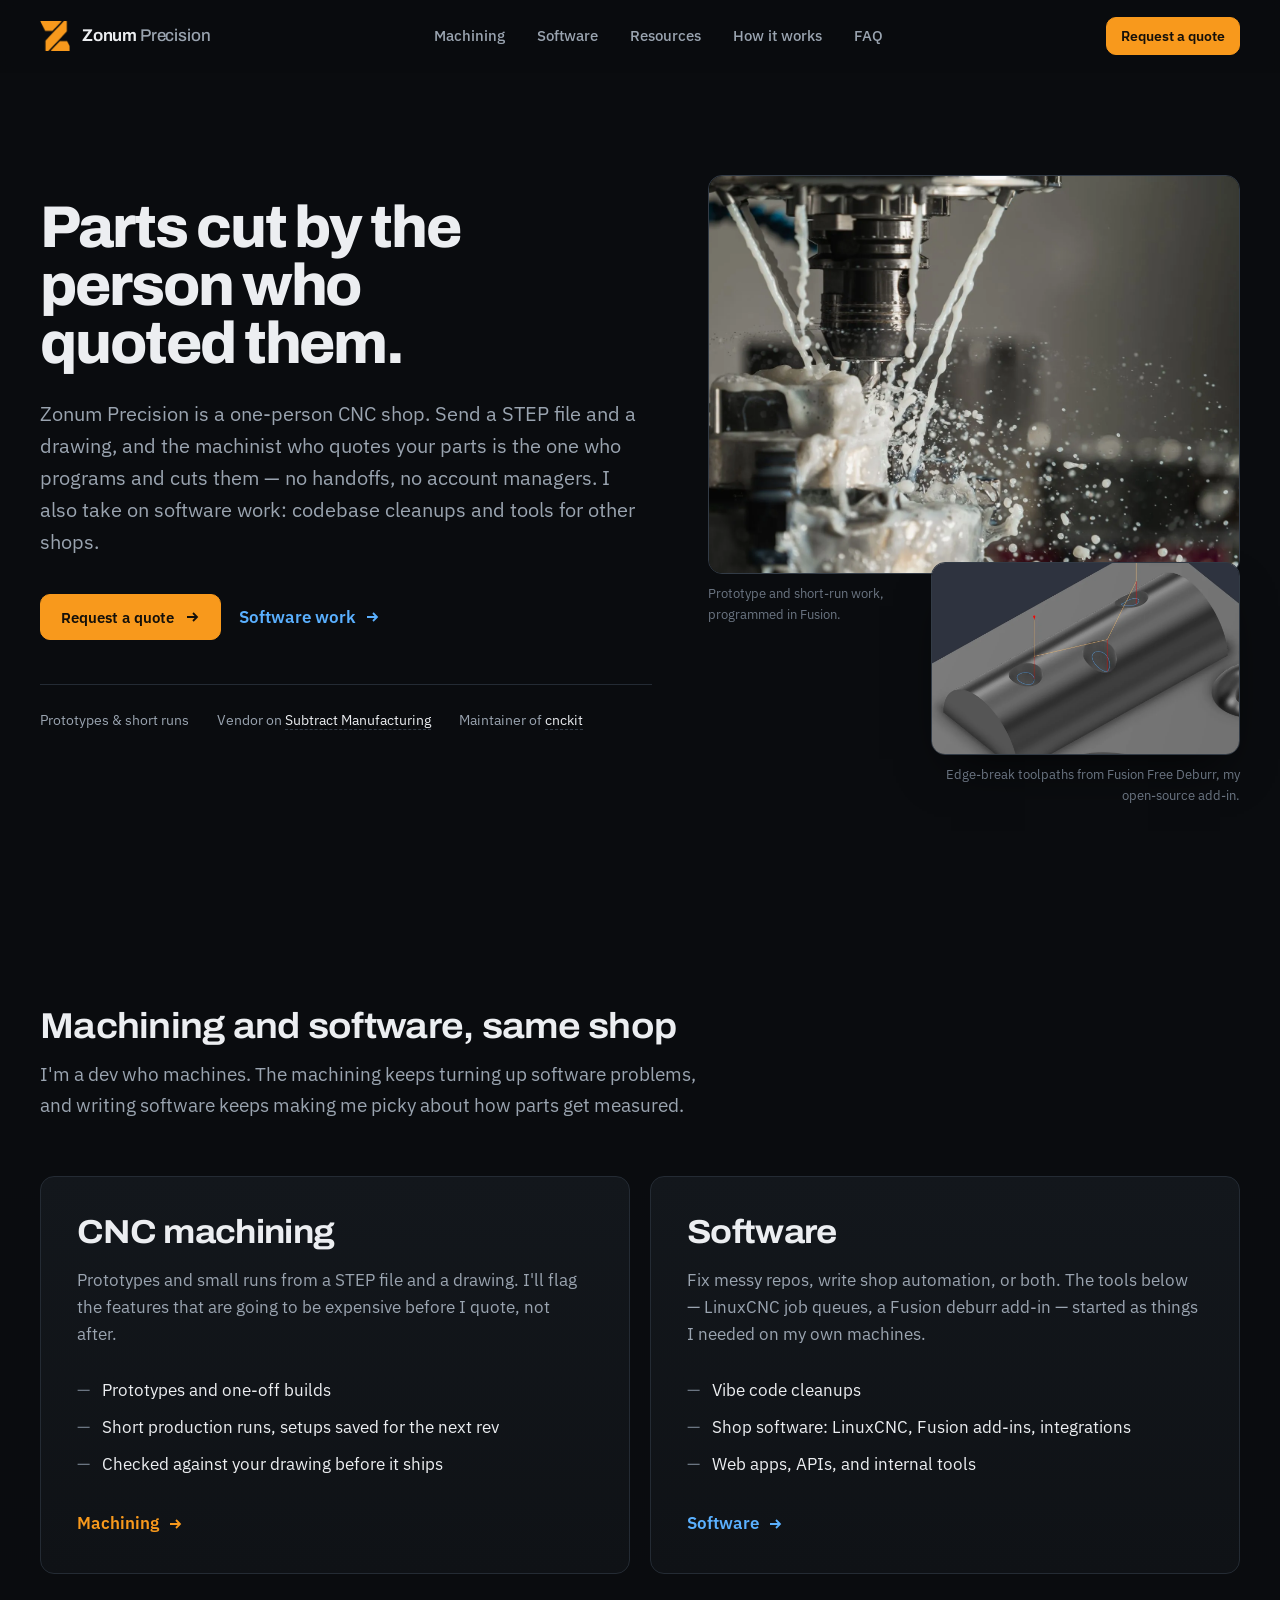
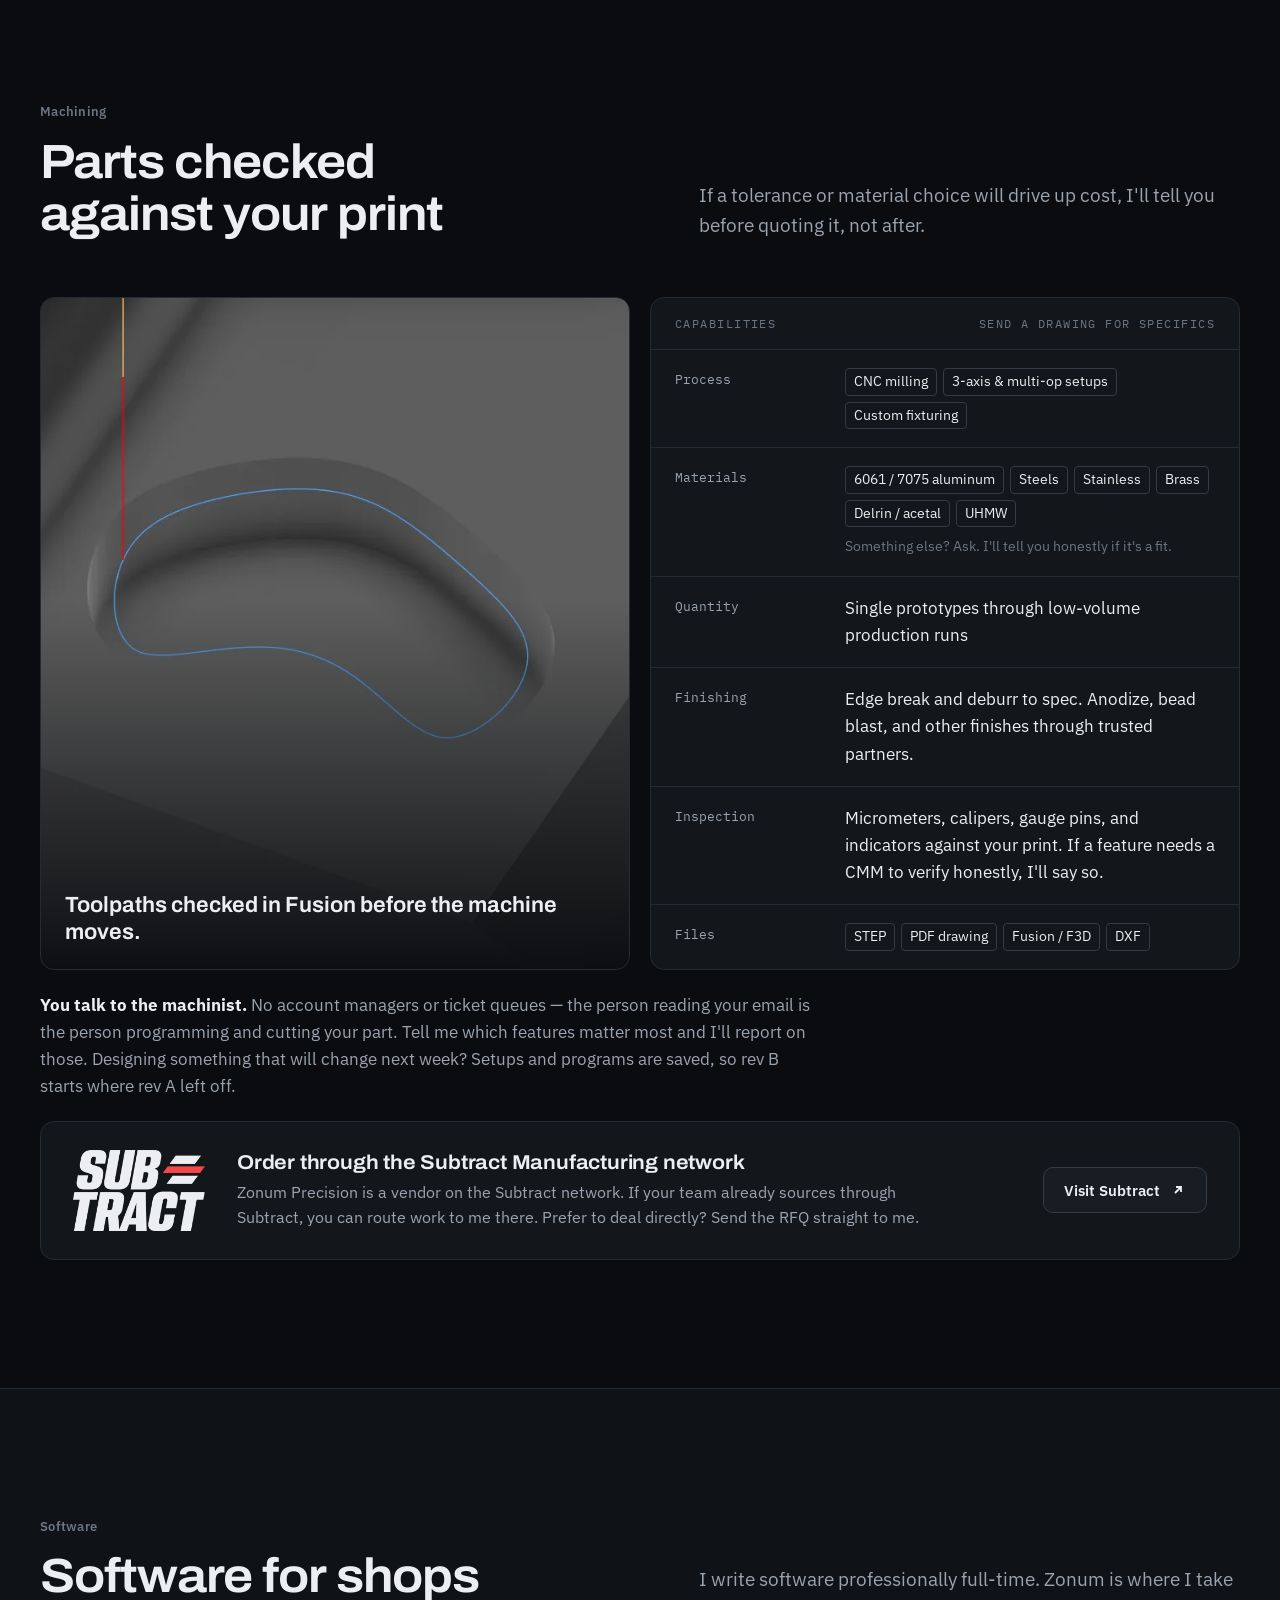
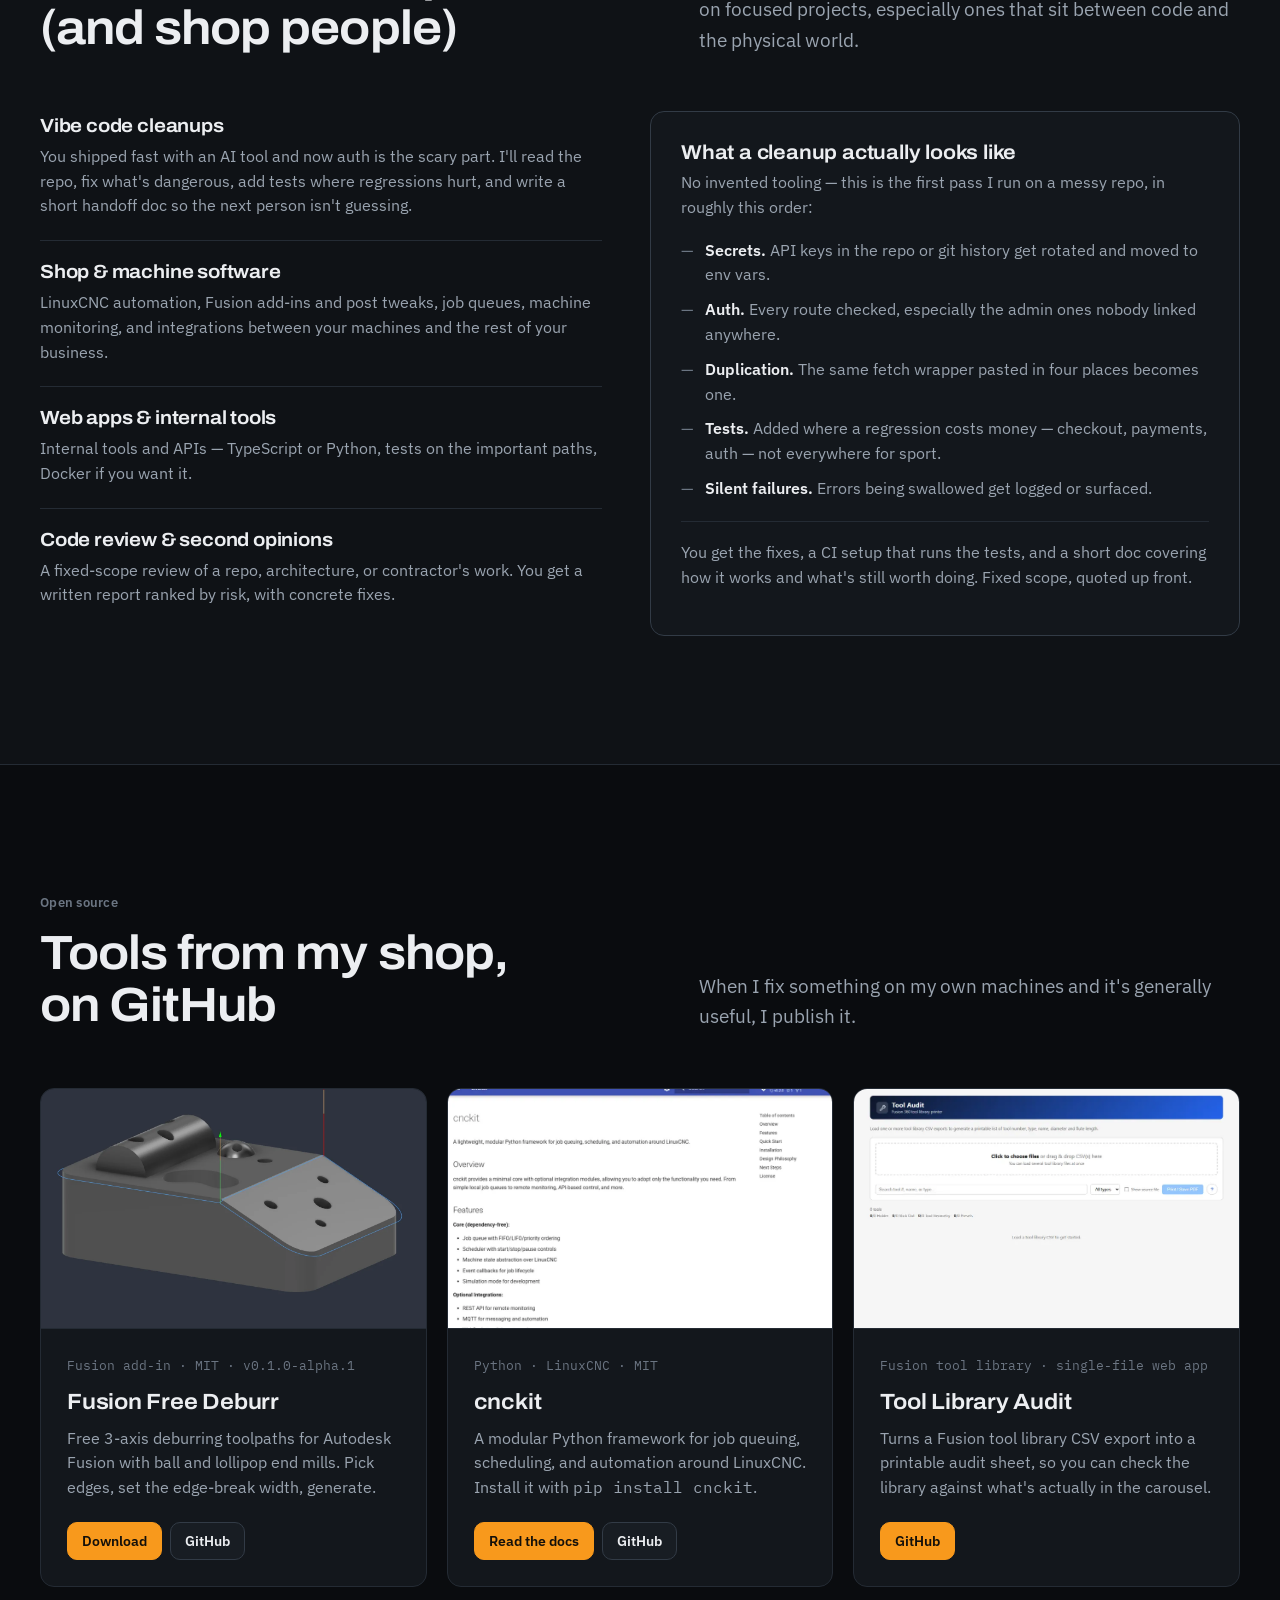
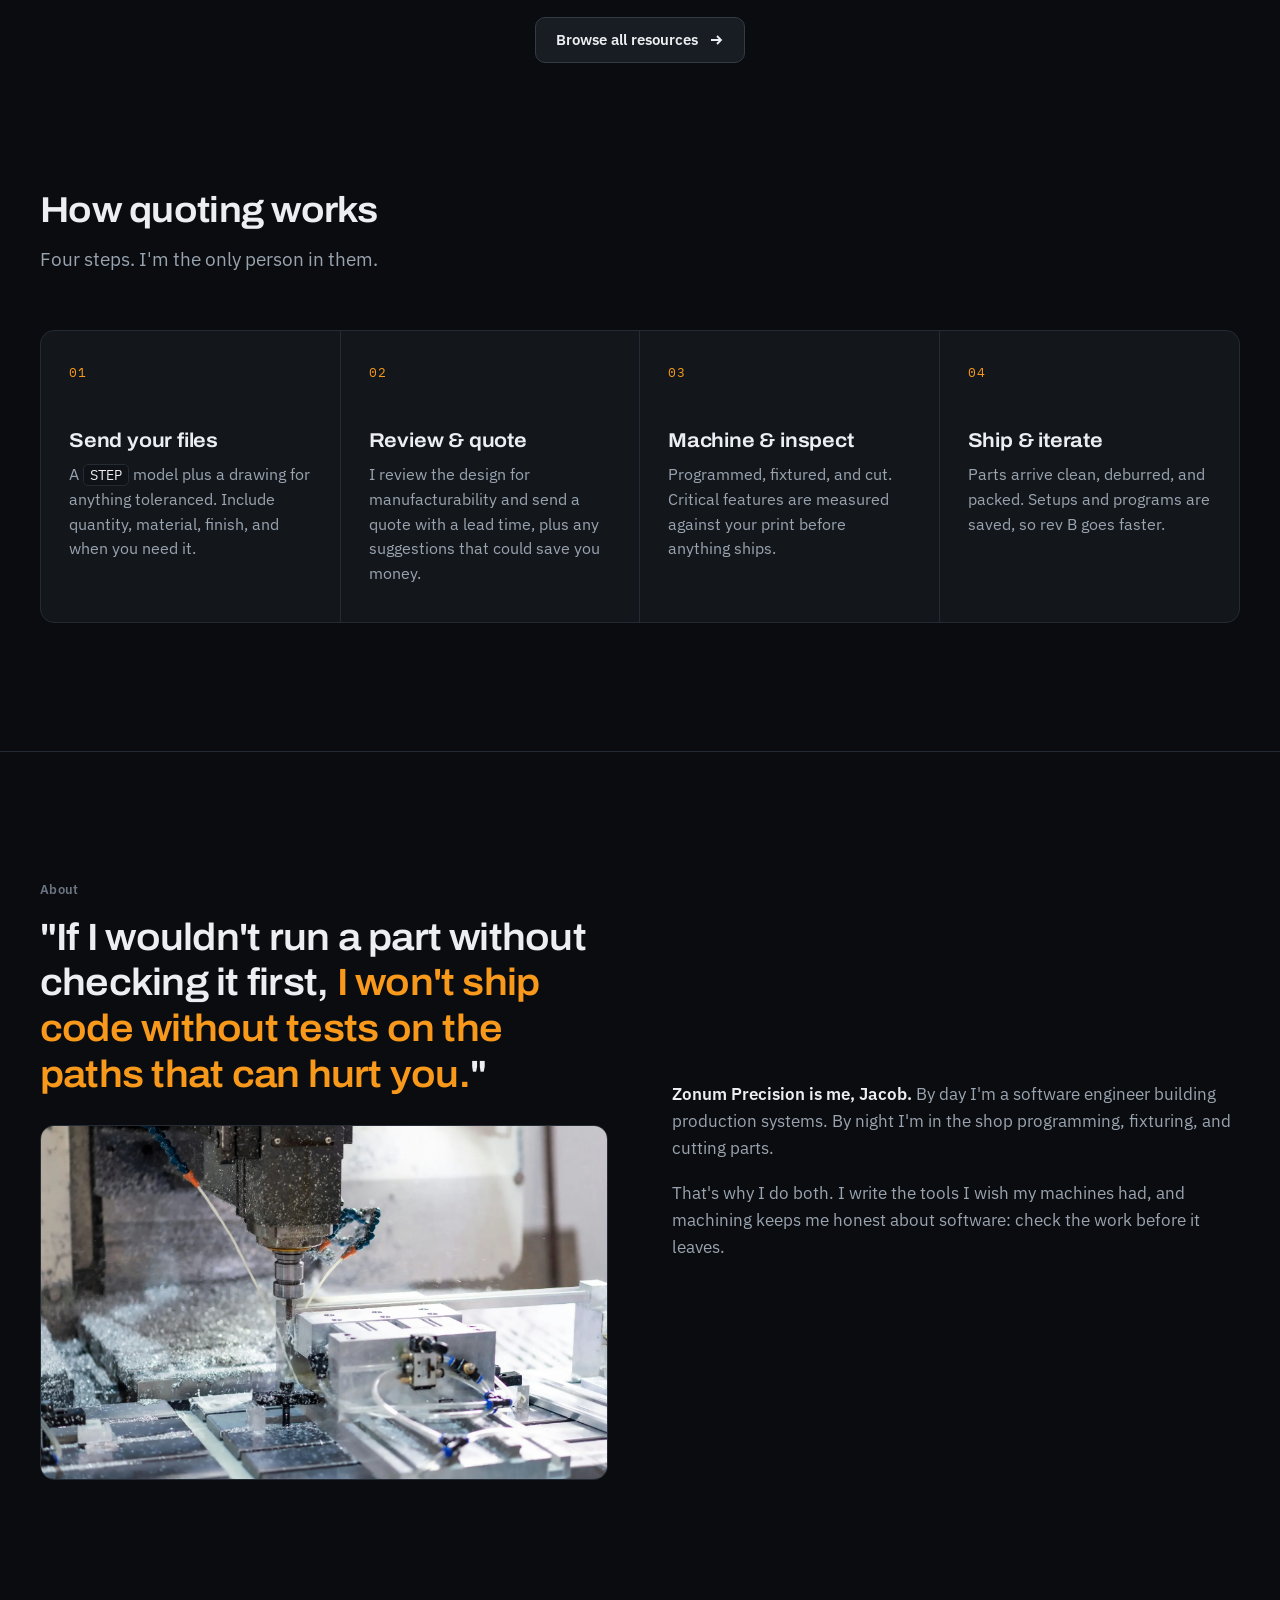
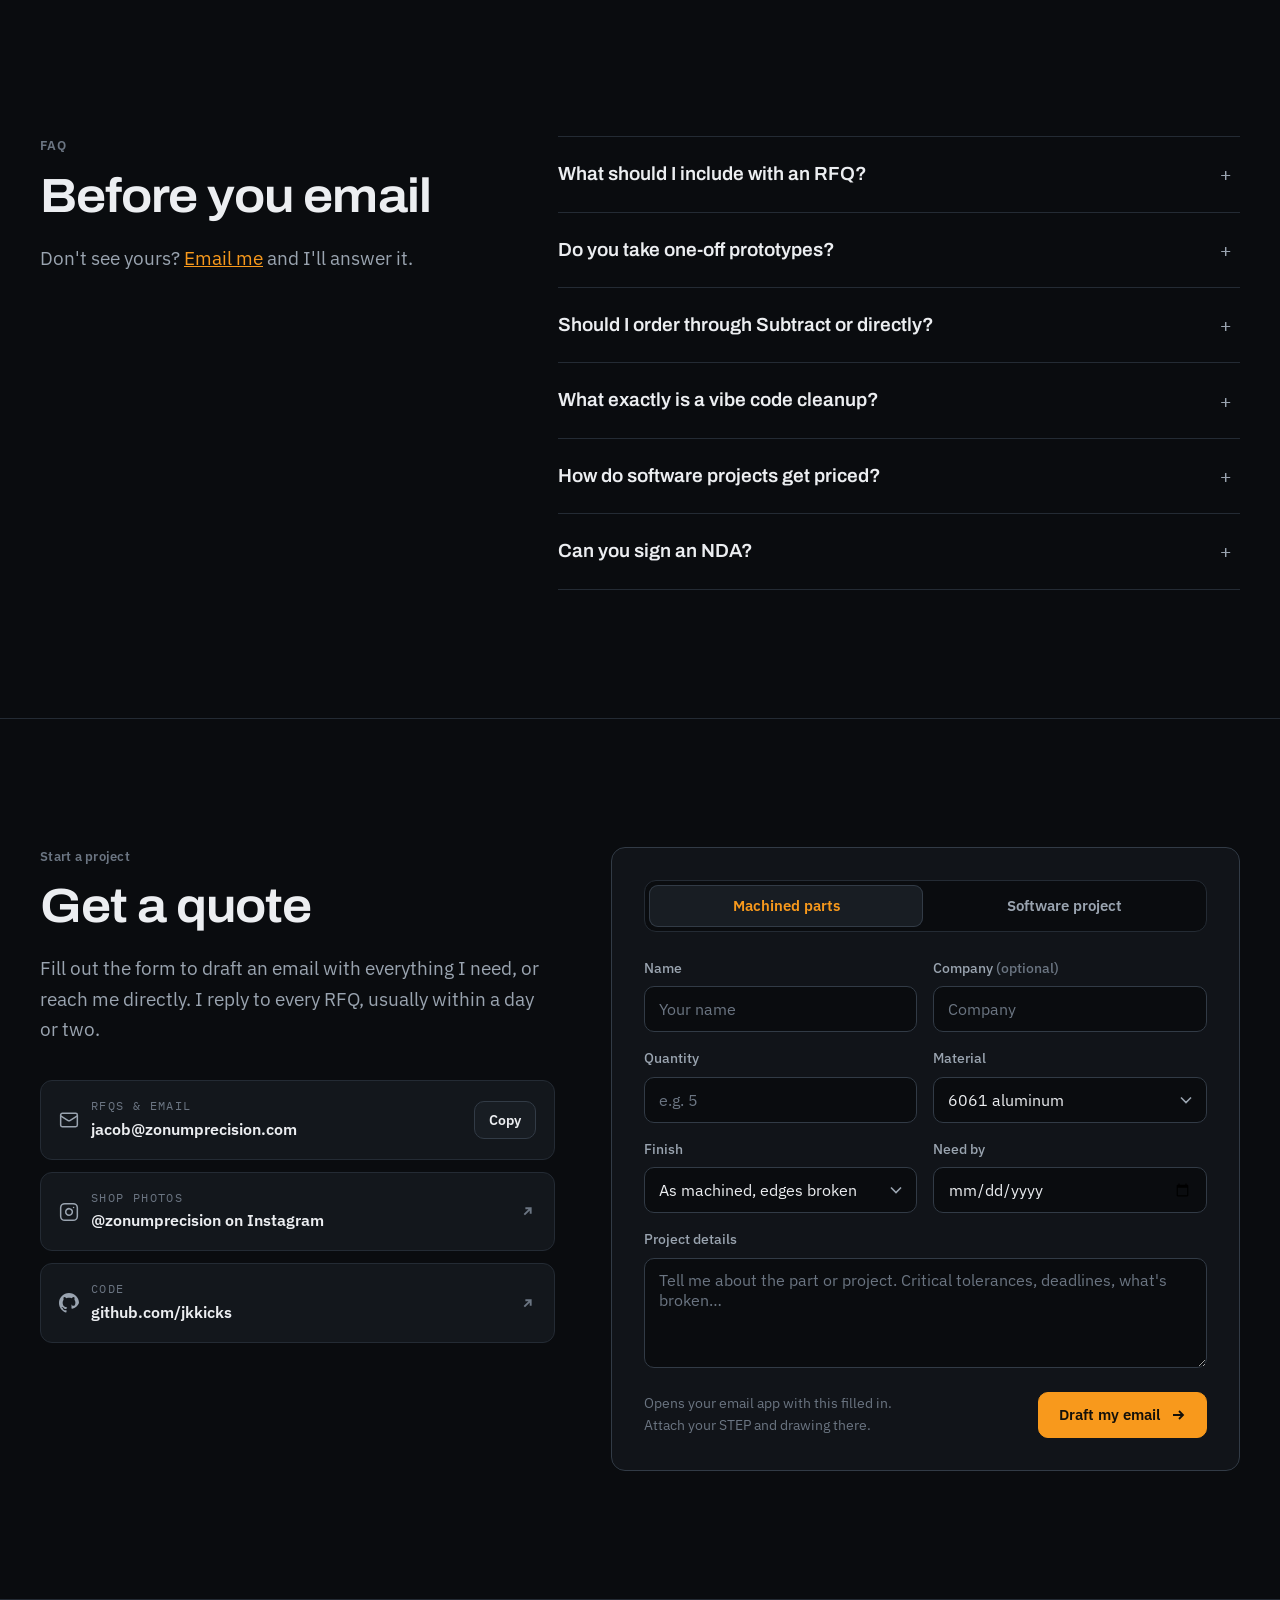
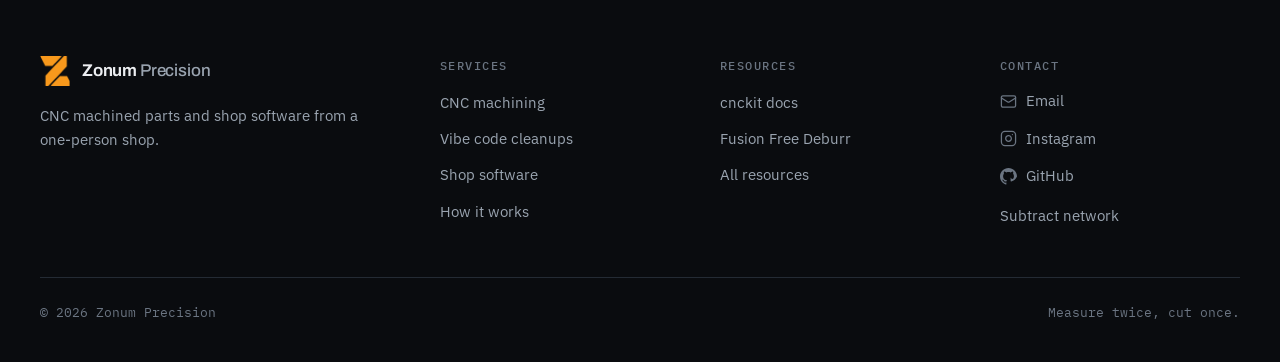
==== commit b6d7baa1: "Three even resource cards, renamed Subtract logo asset" ====
--- a/index.html
+++ b/index.html
@@ -26,7 +26,7 @@
       href="https://fonts.googleapis.com/css2?family=Archivo:wdth,wght@62..125,500..800&family=IBM+Plex+Mono:wght@400;500&family=IBM+Plex+Sans:wght@400;500;600&display=swap"
       rel="stylesheet"
     />
-    <link rel="stylesheet" href="/assets/styles.css?v=4" />
+    <link rel="stylesheet" href="/assets/styles.css?v=6" />
     <script type="application/ld+json">
       {
         "@context": "https://schema.org",
@@ -217,7 +217,7 @@
 
           <div class="subtract reveal">
             <a href="https://subtractmanufacturing.com" target="_blank" rel="noopener" aria-label="Subtract Manufacturing">
-              <img class="subtract-logo" src="/assets/subtract.png" alt="Subtract Manufacturing logo" width="132" height="81" />
+              <img class="subtract-logo" src="/assets/subtract-logo.png" alt="Subtract Manufacturing logo" width="132" height="81" />
             </a>
             <div>
               <h3>Order through the Subtract Manufacturing network</h3>
@@ -299,52 +299,58 @@
           </div>
 
           <div class="res-grid">
-            <article class="res-card is-featured reveal">
+            <article class="res-card reveal">
               <div class="res-media">
                 <img src="/assets/deburr-gallery-varying-z-perimeter-side.webp" alt="Fusion Free Deburr toolpath following a perimeter edge at varying height" loading="lazy" width="1400" height="800" />
               </div>
               <div class="res-body">
-                <div class="res-meta"><span class="badge">Fusion add-in · MIT · v0.1.0-alpha.1, Nov 2026</span></div>
+                <div class="res-meta"><span class="badge">Fusion add-in · MIT · v0.1.0-alpha.1</span></div>
                 <h3>Fusion Free Deburr</h3>
-                <p>Free 3-axis deburring toolpaths for Autodesk Fusion using ball and lollipop end mills. Pick edges, choose a tool, set the edge-break width, and it builds the toolpath with collision checks against the part and fixtures.</p>
+                <p>Free 3-axis deburring toolpaths for Autodesk Fusion with ball and lollipop end mills. Pick edges, set the edge-break width, generate.</p>
                 <div class="res-links">
-                  <a class="btn btn-primary btn-sm" href="https://github.com/jkkicks/Fusion-Free-Deburr/releases" target="_blank" rel="noopener">Download release</a>
+                  <a class="btn btn-primary btn-sm" href="https://github.com/jkkicks/Fusion-Free-Deburr/releases" target="_blank" rel="noopener">Download</a>
                   <a class="btn btn-sm" href="https://github.com/jkkicks/Fusion-Free-Deburr" target="_blank" rel="noopener">GitHub</a>
                 </div>
               </div>
             </article>
 
             <article class="res-card reveal">
+              <div class="res-media">
+                <img src="/assets/cnckit-docs.webp" alt="The cnckit documentation homepage" loading="lazy" width="900" height="600" />
+              </div>
               <div class="res-body">
-                <div class="res-meta"><span class="badge">Python · LinuxCNC · MIT · pip install cnckit</span></div>
+                <div class="res-meta"><span class="badge">Python · LinuxCNC · MIT</span></div>
                 <h3>cnckit</h3>
-                <p>A modular Python framework for job queuing, scheduling, and automation around LinuxCNC, with optional REST, MQTT, and WebSocket integrations.</p>
+                <p>A modular Python framework for job queuing, scheduling, and automation around LinuxCNC. Install it with <span class="mono">pip install cnckit</span>.</p>
                 <div class="res-links">
                   <a class="btn btn-primary btn-sm" href="/cnckit/">Read the docs</a>
                   <a class="btn btn-sm" href="https://github.com/jkkicks/cnckit" target="_blank" rel="noopener">GitHub</a>
                 </div>
               </div>
             </article>
-          </div>
-
-          <div class="gallery reveal">
-            <figure>
-              <img src="/assets/deburr-gallery-ridge-saddle-holes.webp" alt="Deburr toolpaths on holes drilled into a curved ridge" loading="lazy" width="1200" height="800" />
-              <figcaption>Holes on a curved ridge — Fusion Free Deburr</figcaption>
-            </figure>
-            <figure>
-              <img src="/assets/deburr-gallery-holes-normal-to-25deg-slope.webp" alt="Deburr toolpaths on holes drilled normal to a 25-degree sloped face" loading="lazy" width="1200" height="800" />
-              <figcaption>Holes normal to a 25° slope — Fusion Free Deburr</figcaption>
-            </figure>
-          </div>
-
-          <div class="res-more reveal">
-            <span>Also published: a Fusion tool-library audit sheet, and the template I start web apps from.</span>
+
+            <article class="res-card reveal">
+              <div class="res-media">
+                <img src="/assets/toolaudit.webp" alt="The Tool Library Audit web app" loading="lazy" width="900" height="563" />
+              </div>
+              <div class="res-body">
+                <div class="res-meta"><span class="badge">Fusion tool library · single-file web app</span></div>
+                <h3>Tool Library Audit</h3>
+                <p>Turns a Fusion tool library CSV export into a printable audit sheet, so you can check the library against what's actually in the carousel.</p>
+                <div class="res-links">
+                  <a class="btn btn-primary btn-sm" href="https://github.com/jkkicks/Tool-Audit" target="_blank" rel="noopener">GitHub</a>
+                </div>
+              </div>
+            </article>
+          </div>
+
+          <div class="res-browse reveal">
             <a class="btn" href="/resources.html">
               Browse all resources
               <svg viewBox="0 0 16 16" fill="none" stroke="currentColor" stroke-width="1.8"><path d="M3 8h10M9 4l4 4-4 4" /></svg>
             </a>
           </div>
+
         </div>
       </section>
 
@@ -591,6 +597,6 @@
     </footer>
 
     <div class="toast" role="status" aria-live="polite" data-toast></div>
-    <script src="/assets/main.js?v=4" defer></script>
+    <script src="/assets/main.js?v=6" defer></script>
   </body>
 </html>
--- a/assets/styles.css
+++ b/assets/styles.css
@@ -1683,6 +1683,12 @@
   margin-top: 28px;
 }
 
+.res-browse {
+  display: flex;
+  justify-content: center;
+  margin-top: 30px;
+}
+
 .footer ul a {
   display: inline-flex;
   align-items: center;
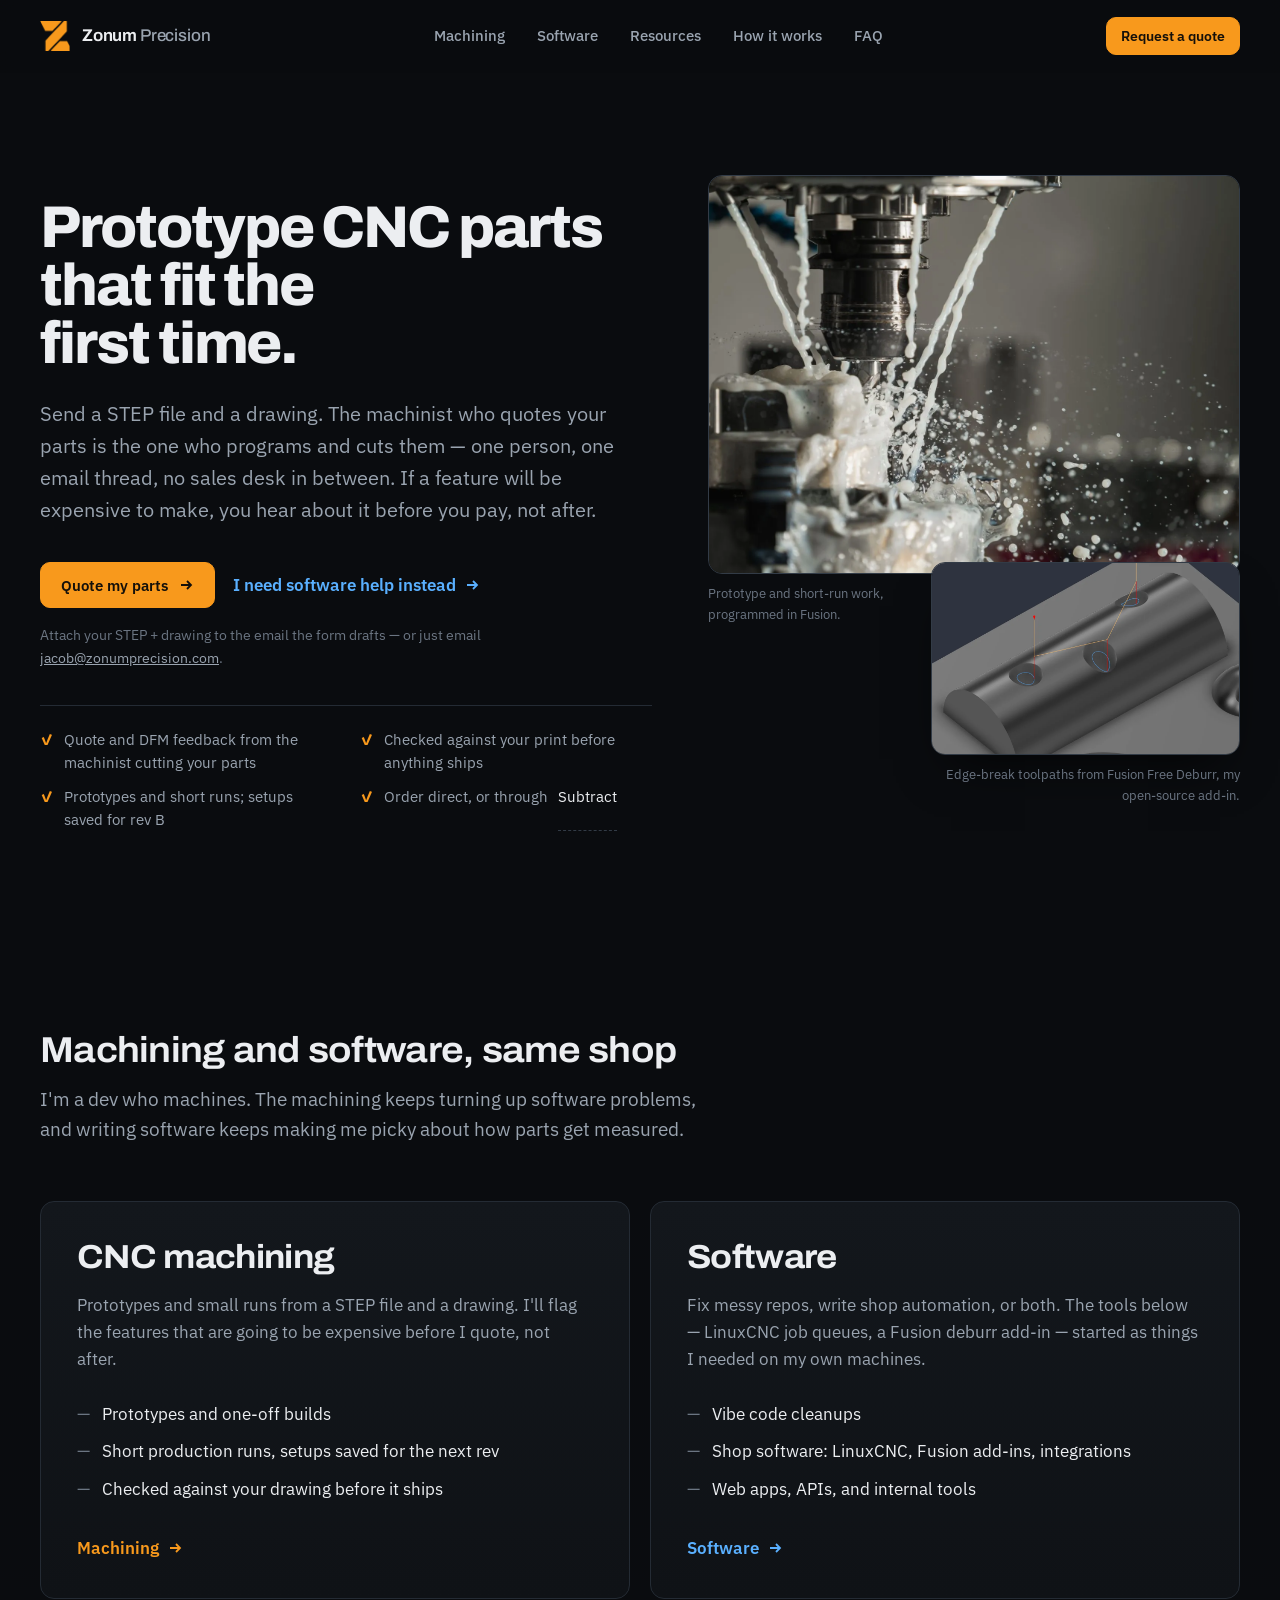
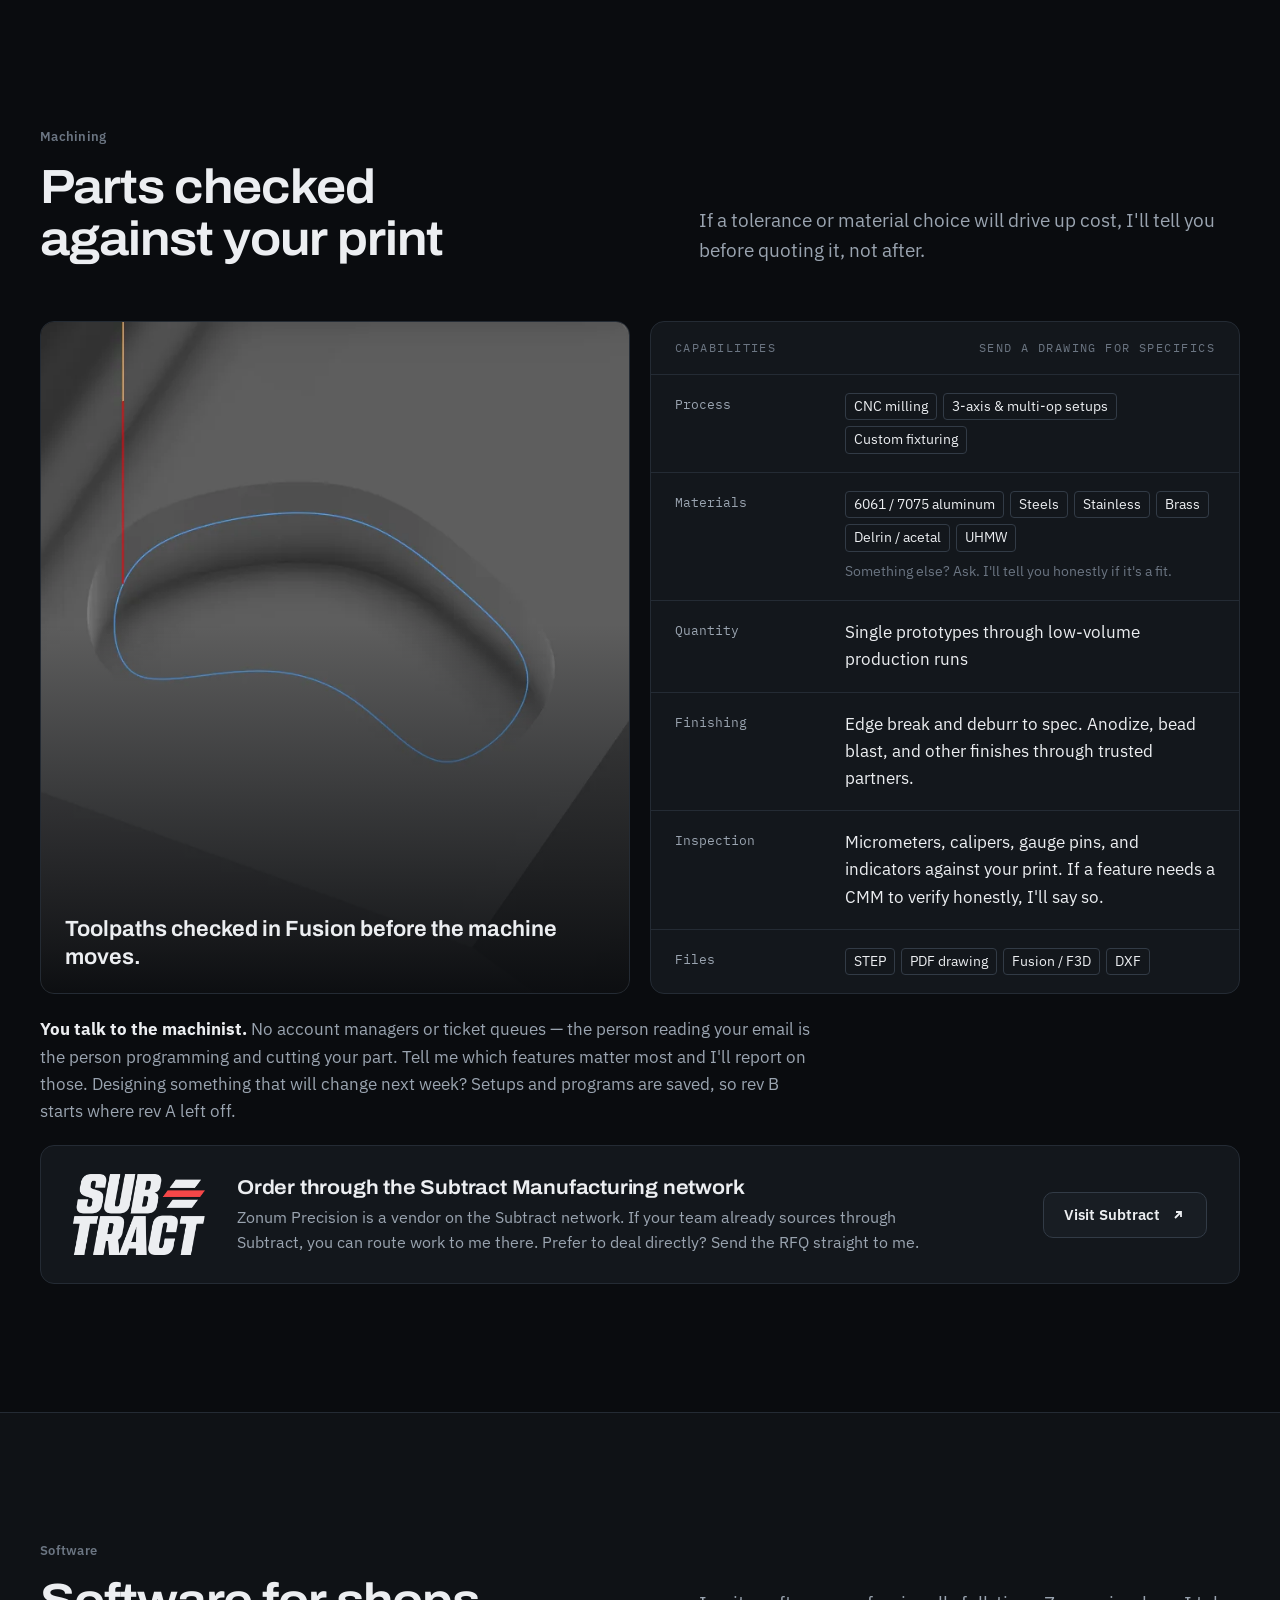
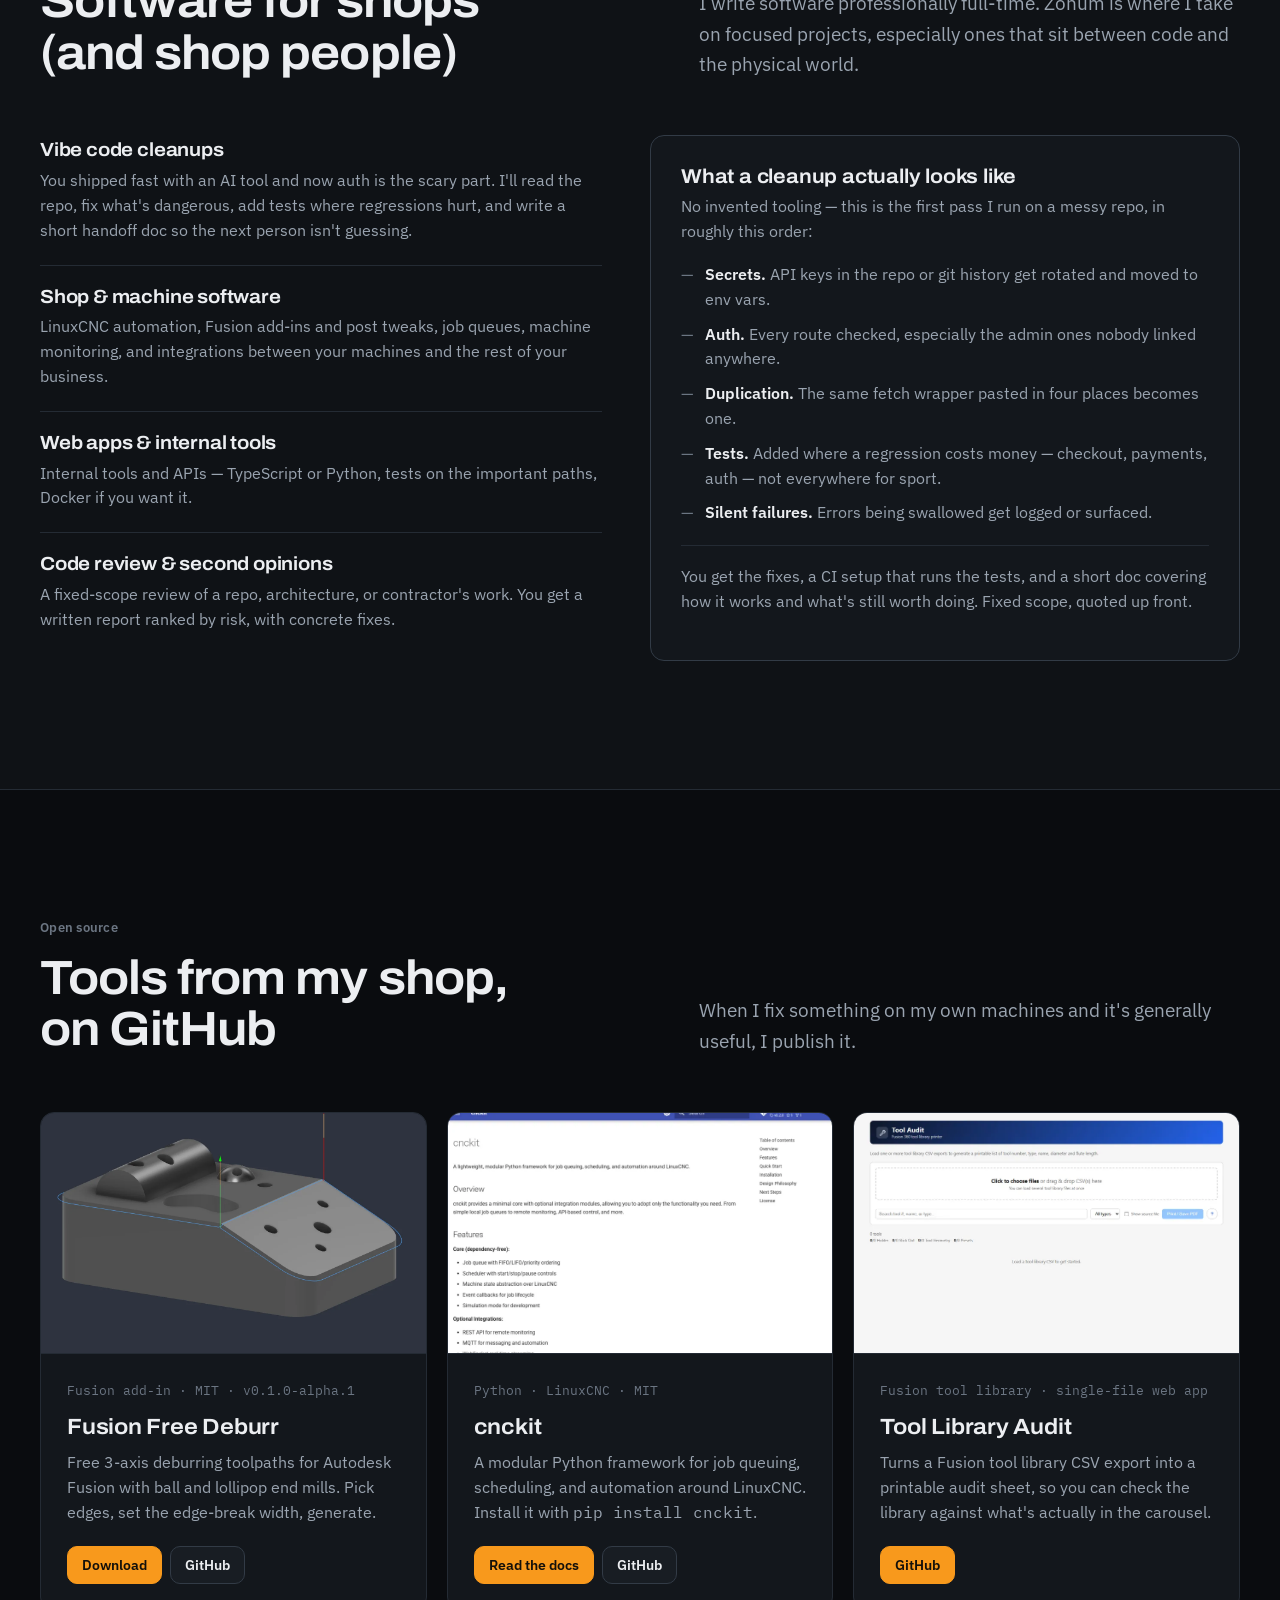
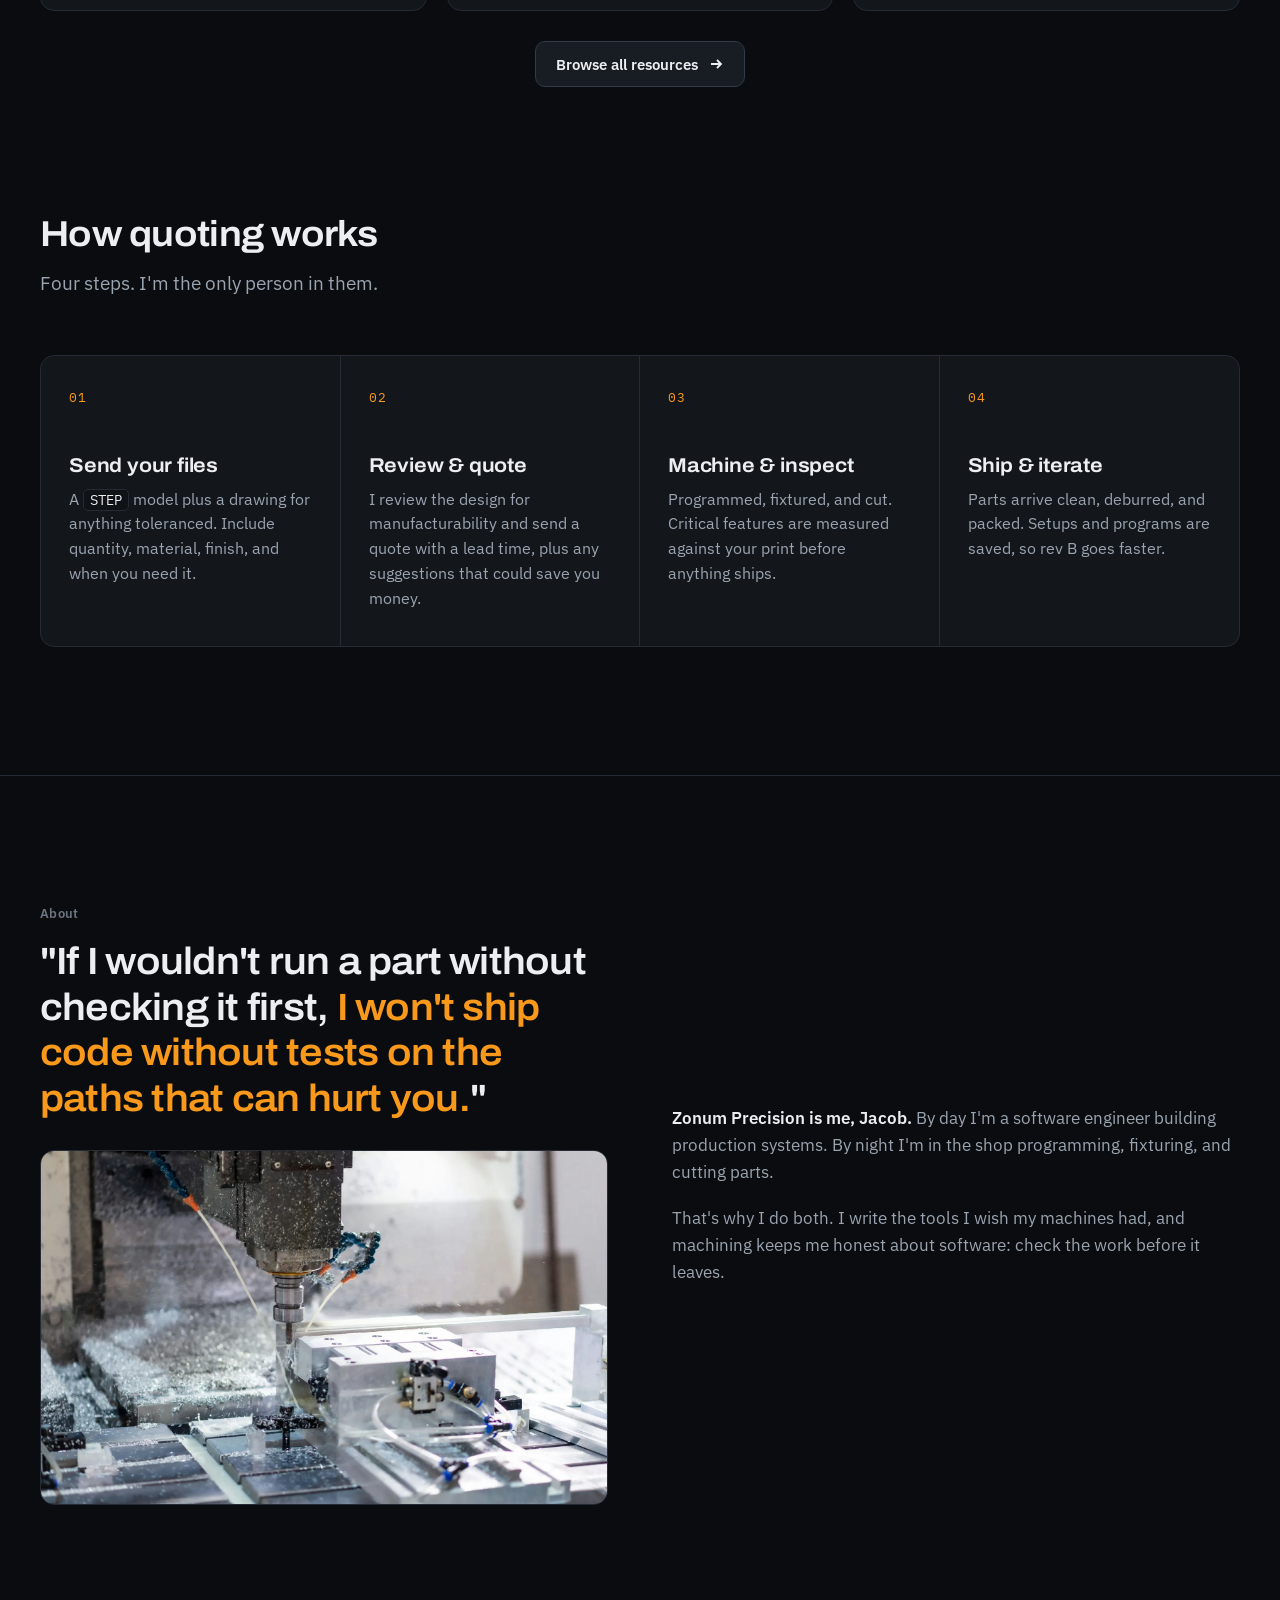
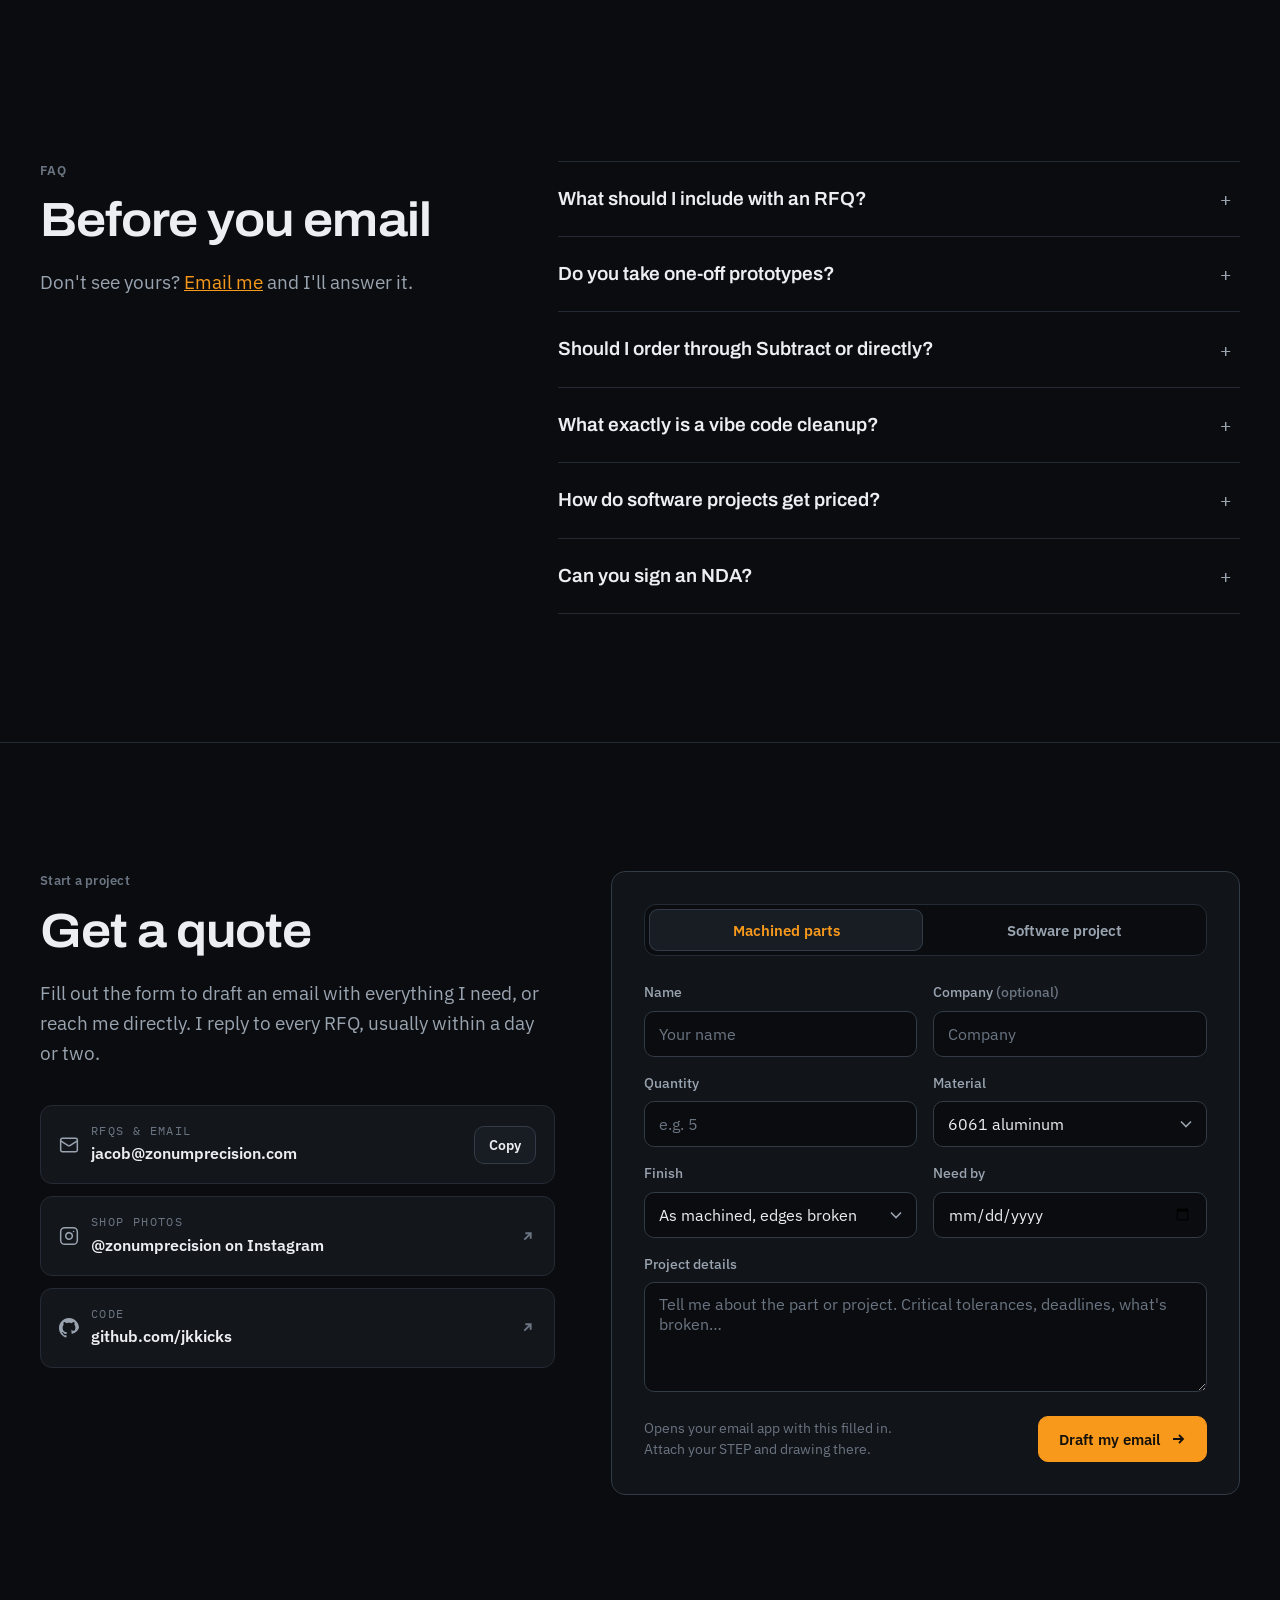
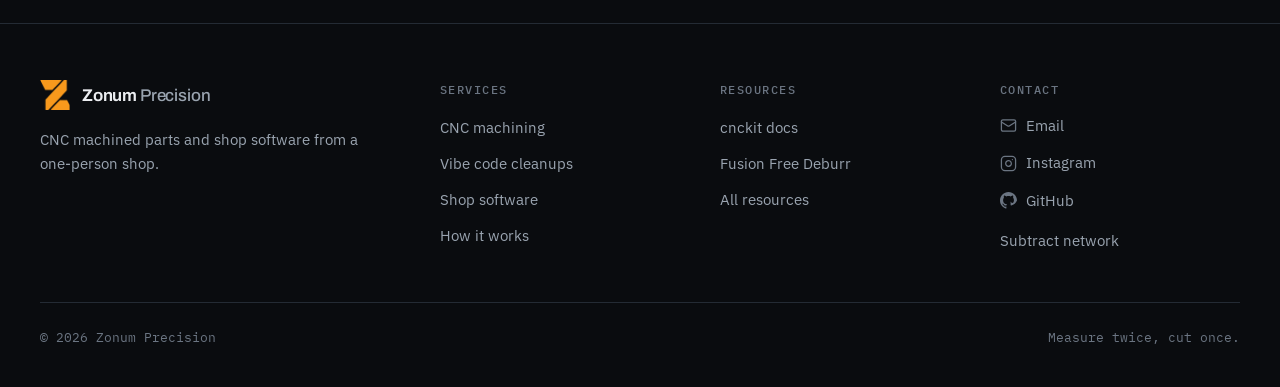
==== commit 8026b0d3: "Rewrite the hero around a clear outcome: prototype parts that fit the first time." ====
--- a/index.html
+++ b/index.html
@@ -26,7 +26,7 @@
       href="https://fonts.googleapis.com/css2?family=Archivo:wdth,wght@62..125,500..800&family=IBM+Plex+Mono:wght@400;500&family=IBM+Plex+Sans:wght@400;500;600&display=swap"
       rel="stylesheet"
     />
-    <link rel="stylesheet" href="/assets/styles.css?v=6" />
+    <link rel="stylesheet" href="/assets/styles.css?v=7" />
     <script type="application/ld+json">
       {
         "@context": "https://schema.org",
@@ -73,30 +73,31 @@
         <div class="container hero-grid">
           <div class="hero-copy">
             <h1>
-              <span class="line">Parts cut by the</span>
-              <span class="line">person who</span>
-              <span class="line">quoted them.</span>
+              <span class="line">Prototype CNC parts</span>
+              <span class="line">that fit the</span>
+              <span class="line">first time.</span>
             </h1>
             <p class="lead">
-              Zonum Precision is a one-person CNC shop. Send a STEP file and a drawing, and the
-              machinist who quotes your parts is the one who programs and cuts them — no handoffs,
-              no account managers. I also take on software work: codebase cleanups and tools for
-              other shops.
+              Send a STEP file and a drawing. The machinist who quotes your parts is the one who
+              programs and cuts them — one person, one email thread, no sales desk in between.
+              If a feature will be expensive to make, you hear about it before you pay, not after.
             </p>
             <div class="hero-actions">
               <a class="btn btn-primary" href="#contact" data-mode-link="machining">
-                Request a quote
+                Quote my parts
                 <svg viewBox="0 0 16 16" fill="none" stroke="currentColor" stroke-width="1.8"><path d="M3 8h10M9 4l4 4-4 4" /></svg>
               </a>
-              <a class="text-link" href="#software">Software work
+              <a class="text-link" href="#software">I need software help instead
                 <svg width="16" height="16" viewBox="0 0 16 16" fill="none" stroke="currentColor" stroke-width="1.8"><path d="M3 8h10M9 4l4 4-4 4" /></svg>
               </a>
             </div>
-            <div class="hero-meta">
-              <div>Prototypes &amp; short runs</div>
-              <div>Vendor on <a href="https://subtractmanufacturing.com" target="_blank" rel="noopener">Subtract Manufacturing</a></div>
-              <div>Maintainer of <a href="/cnckit/">cnckit</a></div>
-            </div>
+            <p class="hero-note">Attach your STEP + drawing to the email the form drafts — or just email <a href="mailto:jacob@zonumprecision.com">jacob@zonumprecision.com</a>.</p>
+            <ul class="hero-proof">
+              <li>Quote and DFM feedback from the machinist cutting your parts</li>
+              <li>Checked against your print before anything ships</li>
+              <li>Prototypes and short runs; setups saved for rev B</li>
+              <li>Order direct, or through <a href="https://subtractmanufacturing.com" target="_blank" rel="noopener">Subtract</a></li>
+            </ul>
           </div>
 
           <div class="hero-visual">
@@ -597,6 +598,6 @@
     </footer>
 
     <div class="toast" role="status" aria-live="polite" data-toast></div>
-    <script src="/assets/main.js?v=6" defer></script>
+    <script src="/assets/main.js?v=7" defer></script>
   </body>
 </html>
--- a/assets/styles.css
+++ b/assets/styles.css
@@ -387,6 +387,52 @@
   margin-top: 36px;
 }
 
+.hero-note {
+  margin: 16px 0 0;
+  font-size: 14px;
+  color: var(--dim);
+}
+
+.hero-note a {
+  color: var(--muted);
+}
+
+.hero-proof {
+  list-style: none;
+  margin: 36px 0 0;
+  padding: 22px 0 0;
+  border-top: 1px solid var(--line);
+  display: grid;
+  grid-template-columns: 1fr 1fr;
+  gap: 10px 28px;
+  font-size: 14.5px;
+  color: var(--muted);
+}
+
+.hero-proof li {
+  display: flex;
+  gap: 10px;
+}
+
+.hero-proof li::before {
+  content: "✓";
+  color: var(--orange);
+  font-weight: 700;
+  flex-shrink: 0;
+}
+
+.hero-proof a {
+  color: var(--text);
+  text-decoration: none;
+  border-bottom: 1px dashed var(--line-2);
+}
+
+@media (max-width: 640px) {
+  .hero-proof {
+    grid-template-columns: 1fr;
+  }
+}
+
 .hero-meta {
   display: flex;
   flex-wrap: wrap;
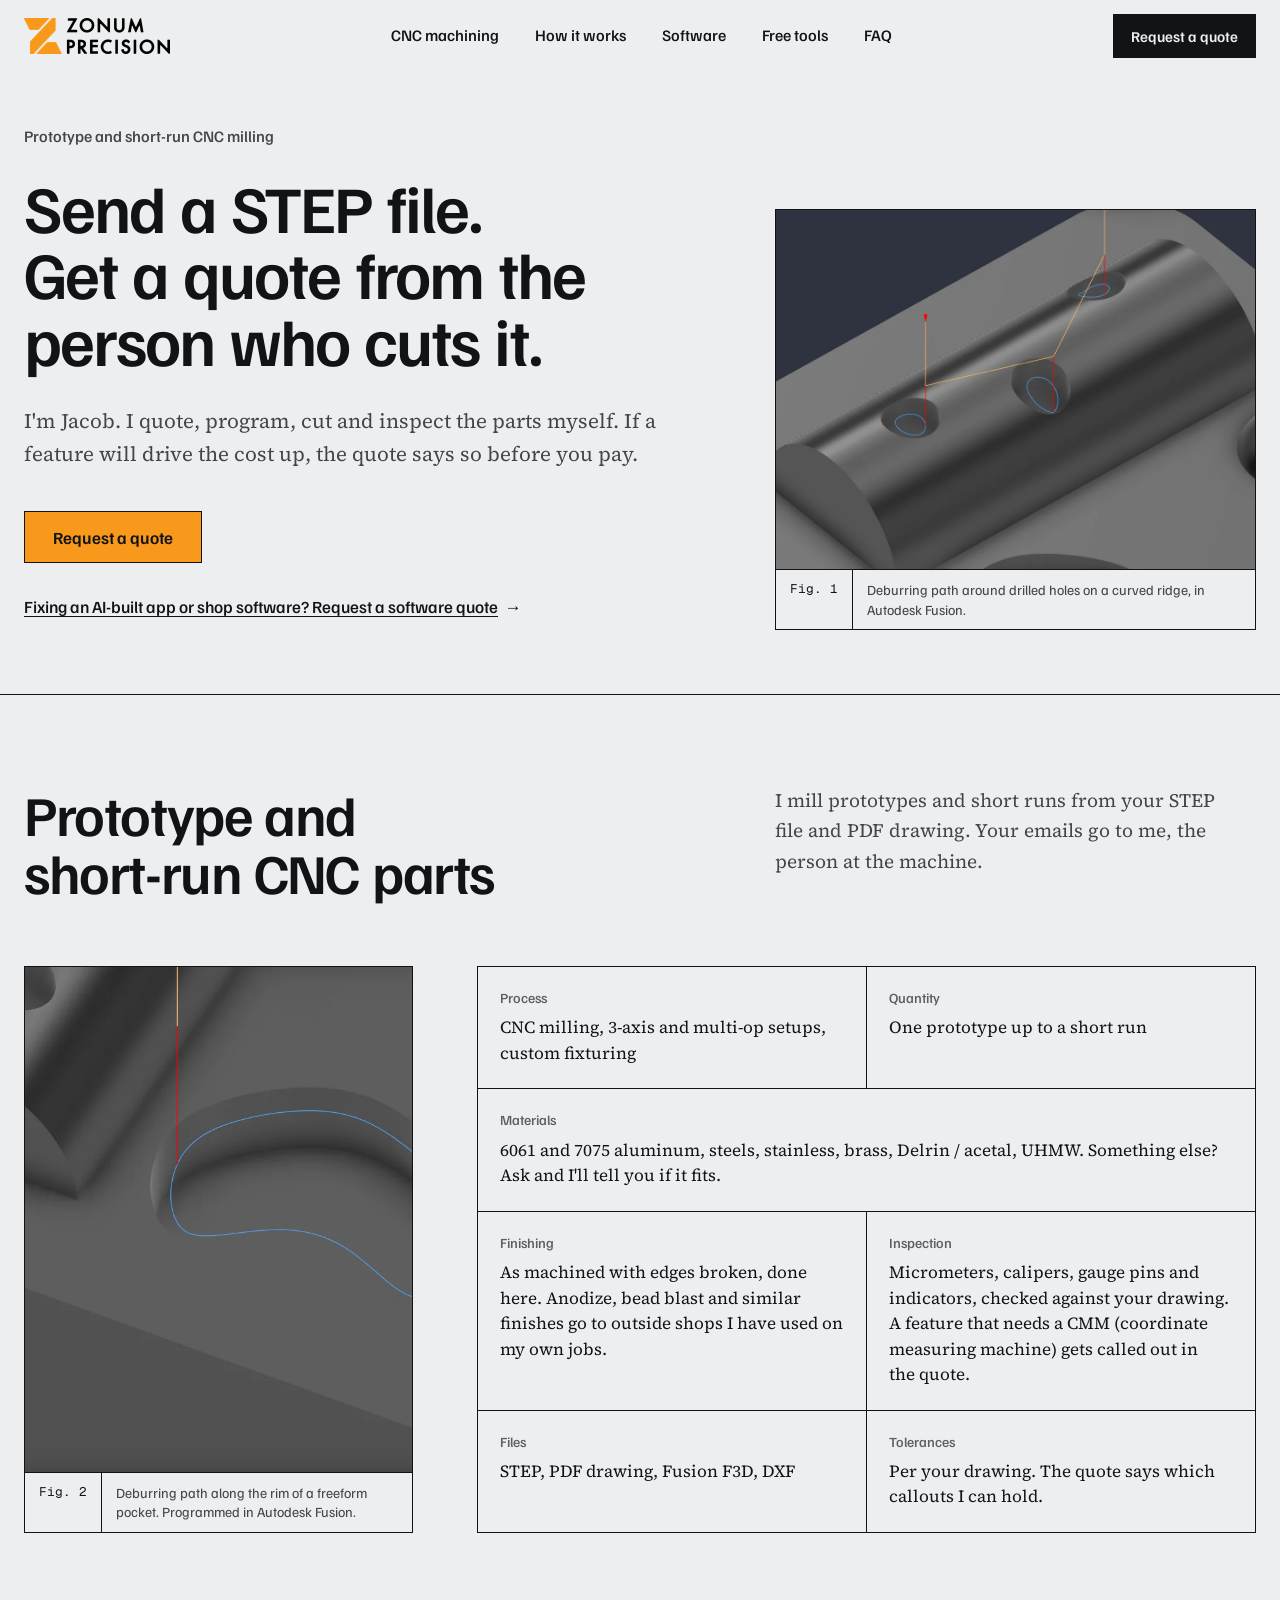
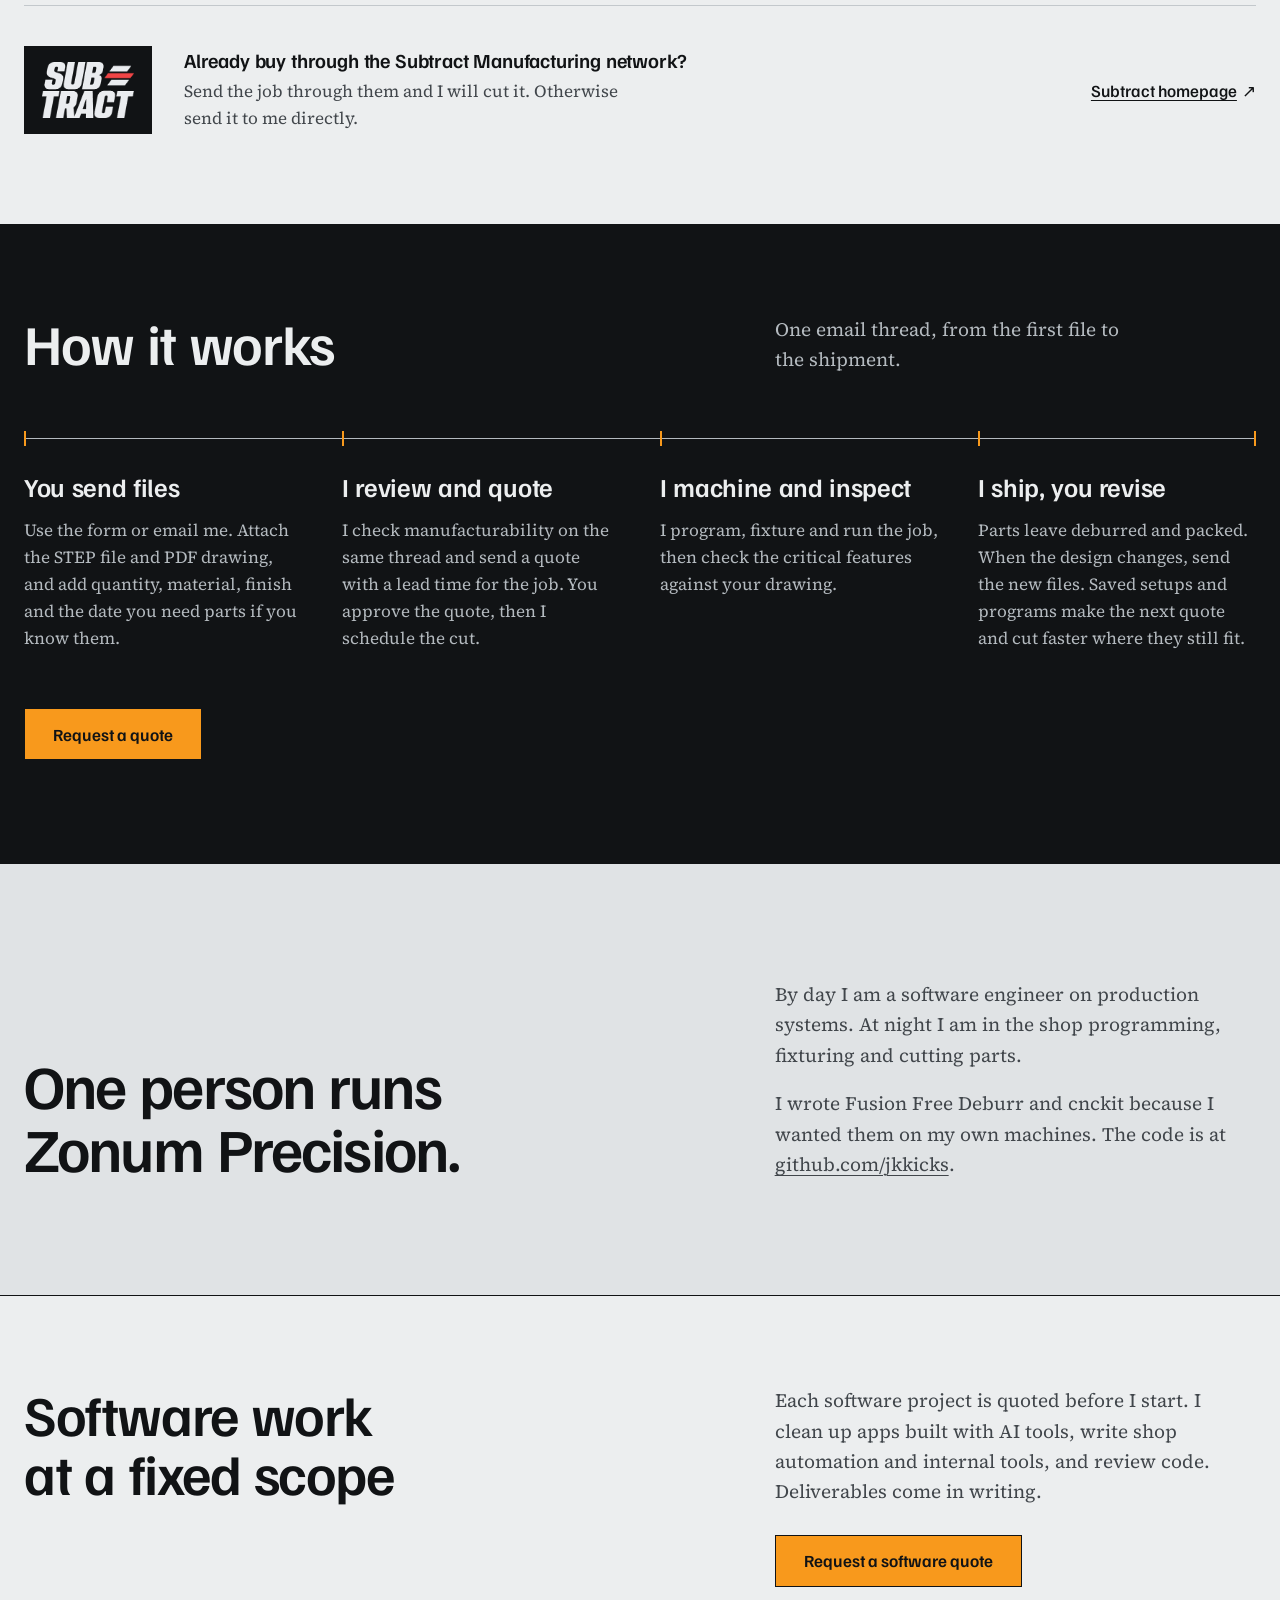
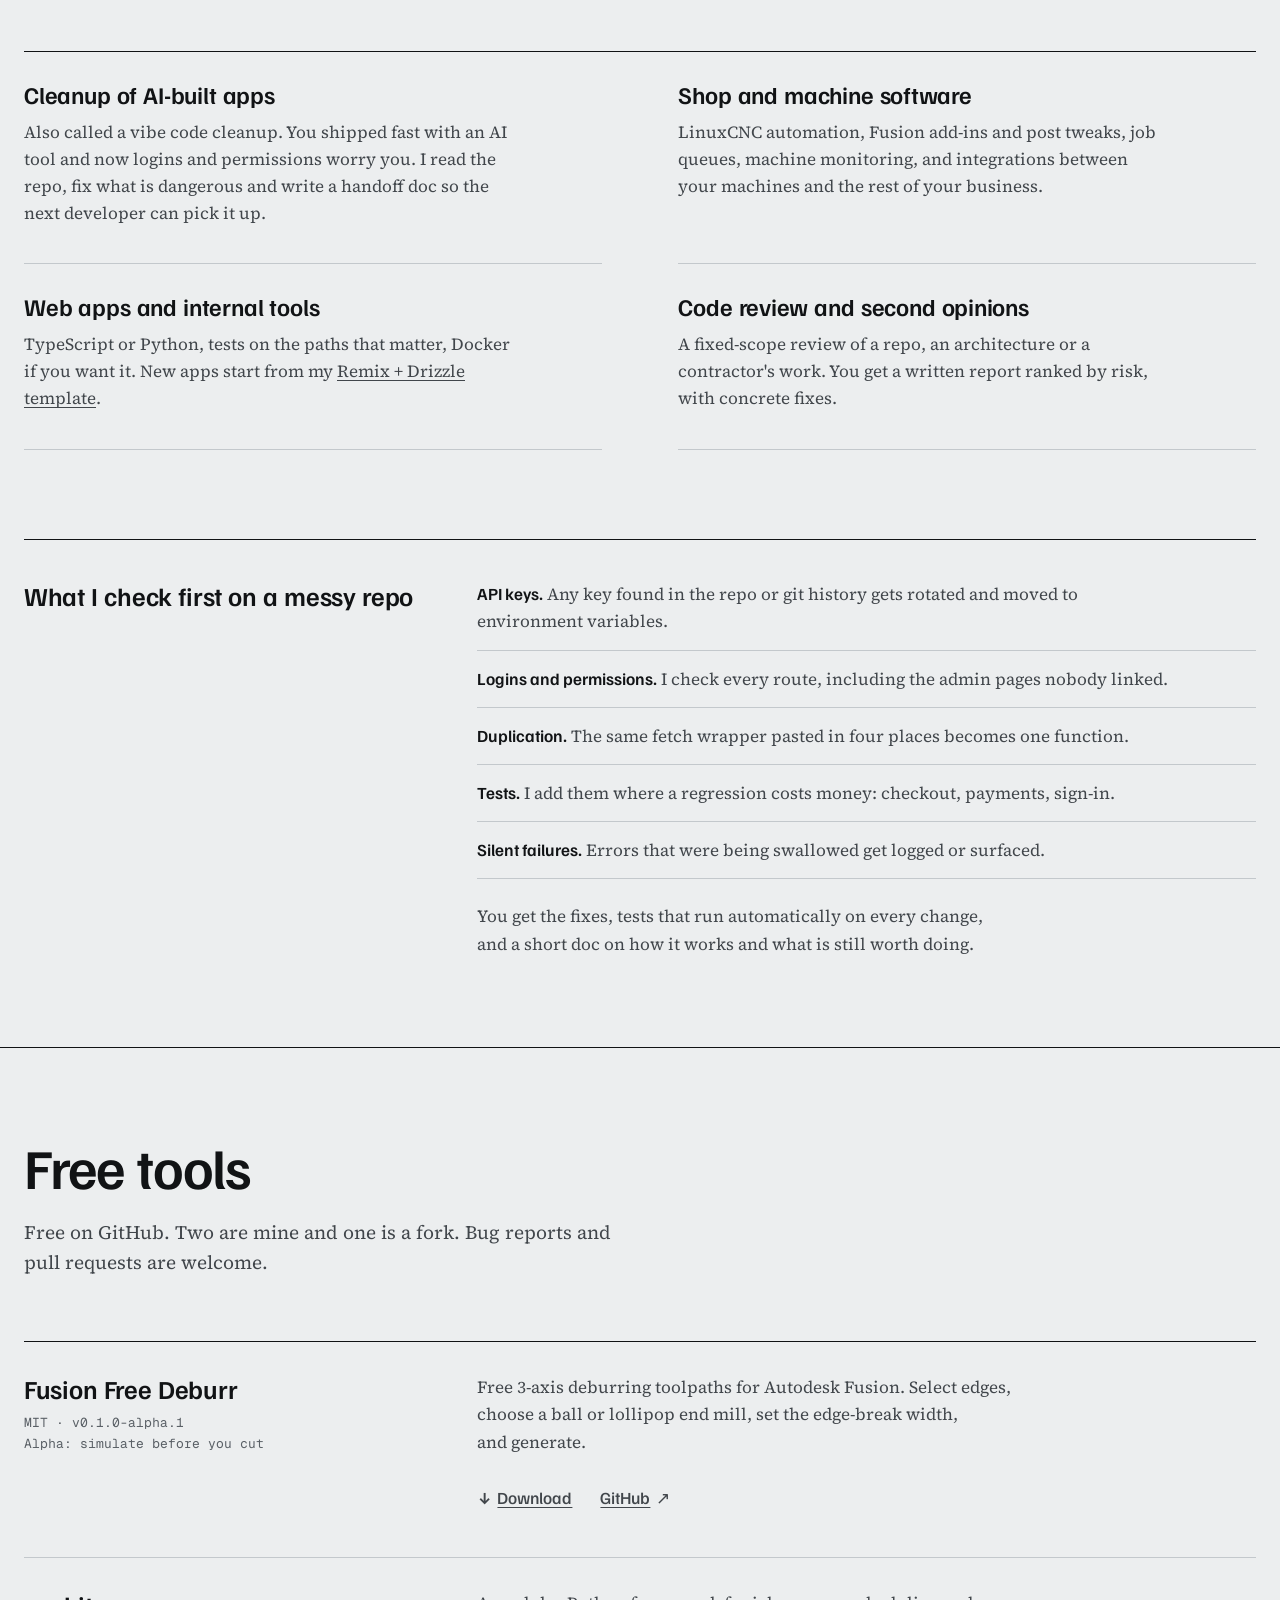
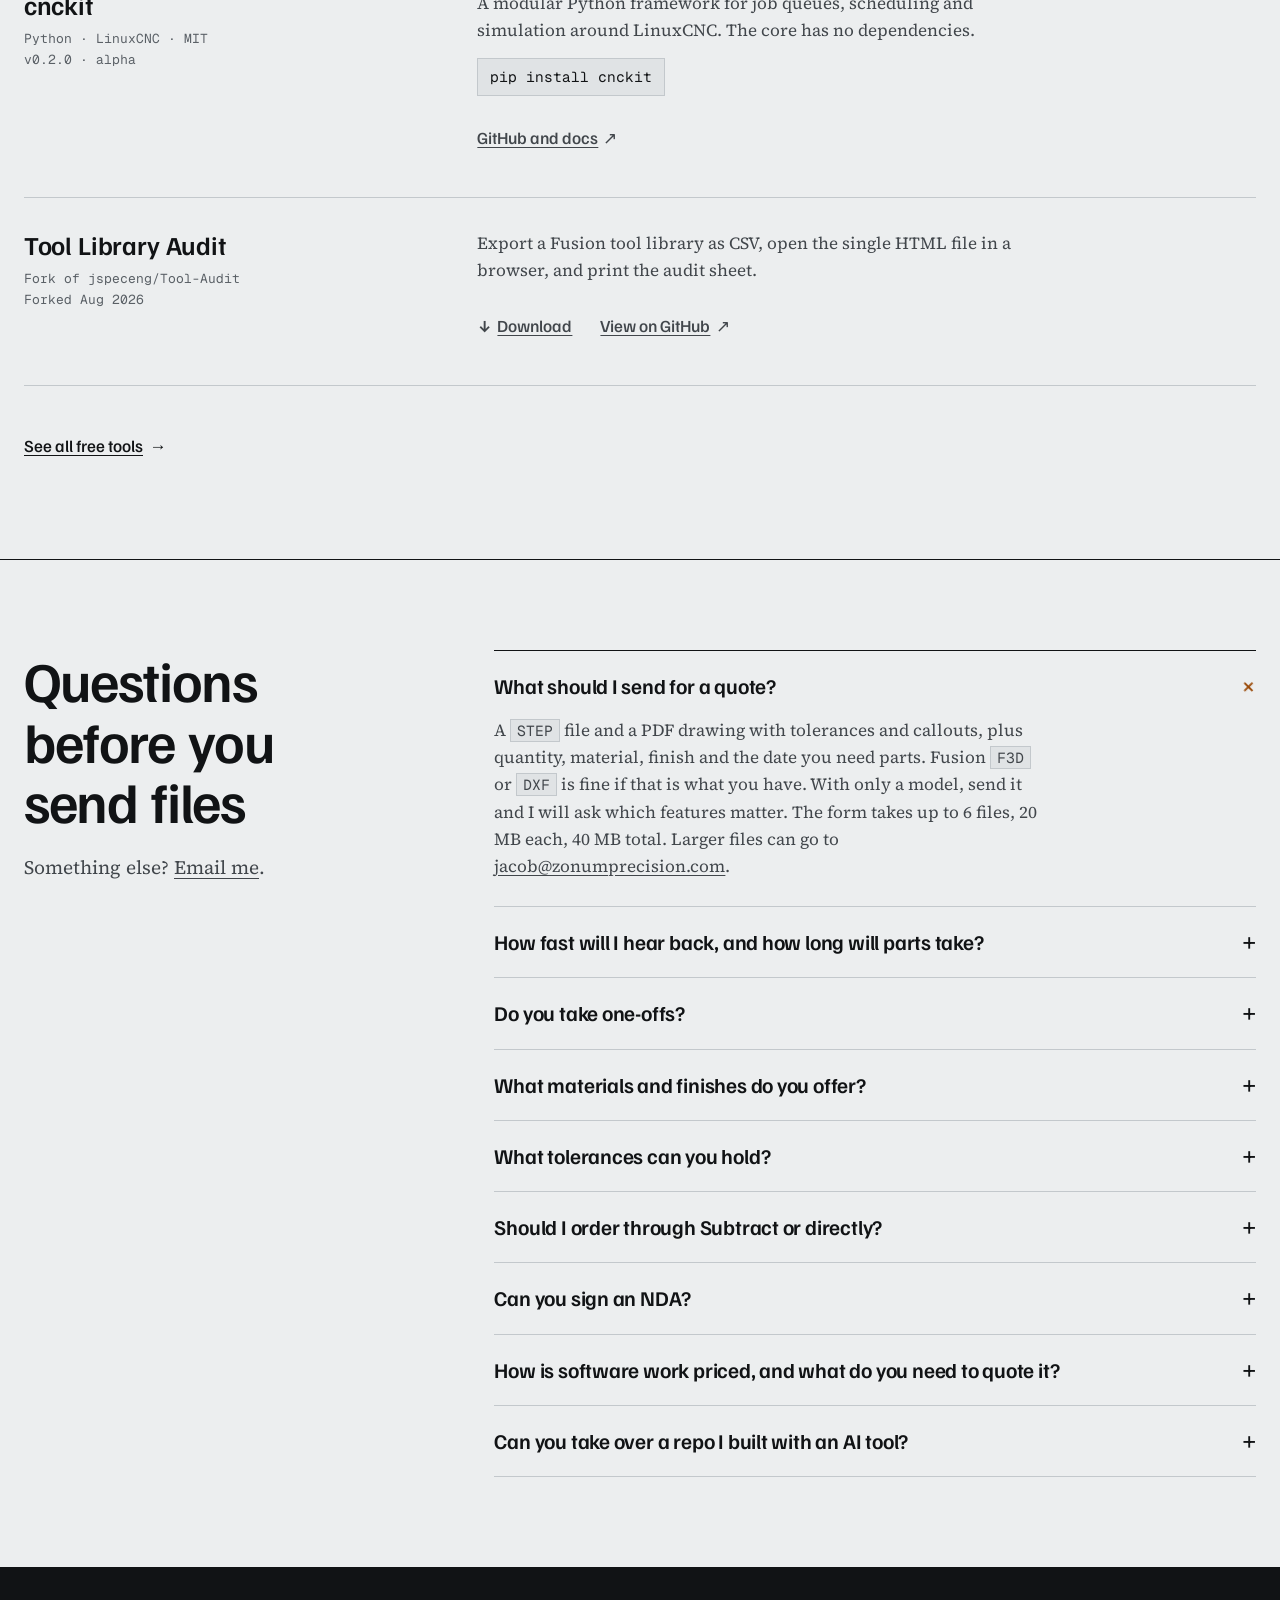
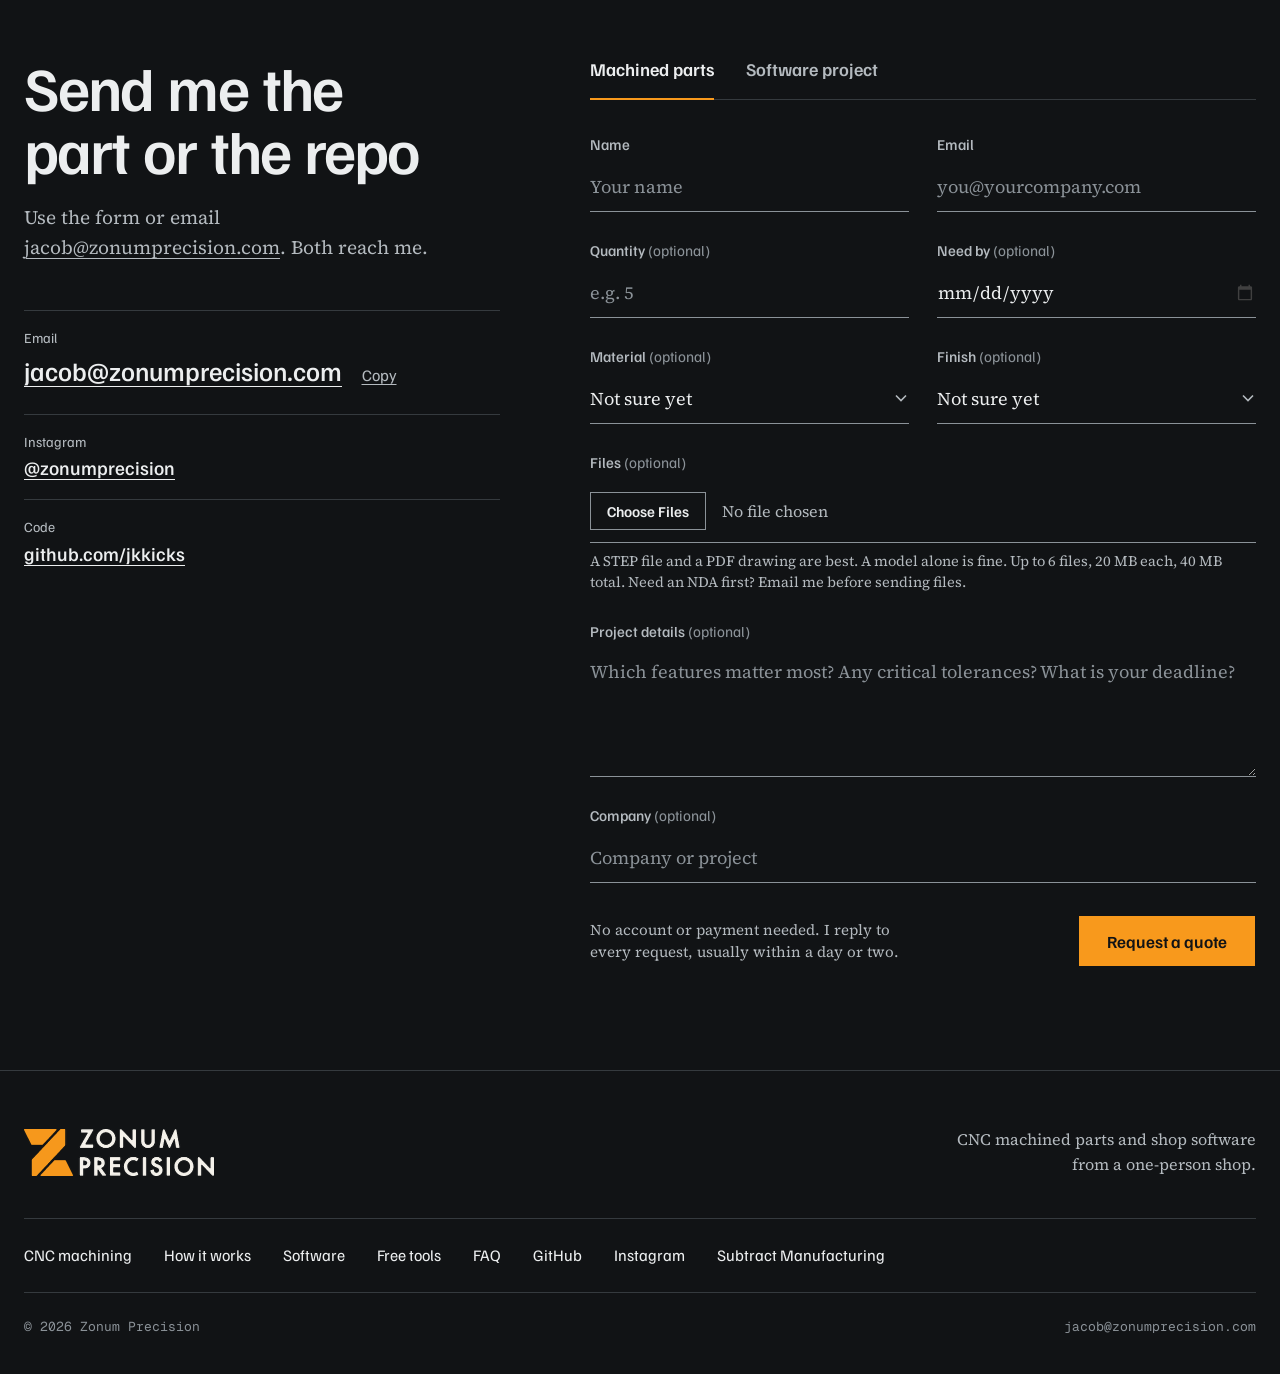
==== commit b19eeff8: "Redesign the site and add form protection Replace the dark dashboard look with a light drawing-sheet" ====
--- a/index.html
+++ b/index.html
@@ -3,40 +3,165 @@
   <head>
     <meta charset="UTF-8" />
     <meta name="viewport" content="width=device-width, initial-scale=1.0" />
-    <title>Zonum Precision · CNC Machining &amp; Shop Software</title>
+    <title>Prototype CNC Machining and Shop Software | Zonum Precision</title>
     <meta
       name="description"
-      content="Zonum Precision: CNC machined parts through the Subtract Manufacturing network or direct RFQ, plus software work — vibe code cleanups, shop automation, and open-source tools like cnckit and Fusion Free Deburr."
+      content="Prototype and short-run CNC milling, quoted from a STEP file and drawing by the machinist who cuts it. Also software cleanups and free shop tools."
     />
-    <meta name="theme-color" content="#0a0c0f" />
+    <meta name="theme-color" content="#eceeef" />
+    <meta name="turnstile-sitekey" content="0x4AAAAAAF1TWjlI47vLhdLv" />
+    <meta name="robots" content="index, follow, max-image-preview:large" />
     <link rel="canonical" href="https://zonumprecision.com/" />
-    <link rel="icon" type="image/png" href="/assets/favicon.png" />
+    <link rel="icon" href="/favicon.ico" sizes="48x48" />
+    <link rel="icon" type="image/png" href="/assets/favicon.png" sizes="256x256" />
+    <link rel="apple-touch-icon" href="/assets/favicon.png" />
     <meta property="og:type" content="website" />
-    <meta property="og:title" content="Zonum Precision · Machined parts & shop software" />
+    <meta property="og:site_name" content="Zonum Precision" />
+    <meta property="og:locale" content="en_US" />
+    <meta property="og:title" content="Zonum Precision: prototype CNC parts and shop software" />
     <meta
       property="og:description"
-      content="CNC-machined components and production-grade software from one engineer who does both."
+      content="Send a STEP file and a drawing. The person who quotes the part is the person who cuts it. Software work and free tools too."
     />
     <meta property="og:url" content="https://zonumprecision.com/" />
-    <meta property="og:image" content="https://zonumprecision.com/assets/og.png" />
+    <meta property="og:image" content="https://zonumprecision.com/assets/og.png?v=3" />
+    <meta property="og:image:width" content="1200" />
+    <meta property="og:image:height" content="630" />
+    <meta property="og:image:type" content="image/png" />
+    <meta property="og:image:alt" content="Zonum Precision. Send a STEP file, get a quote from the person who cuts it." />
     <meta name="twitter:card" content="summary_large_image" />
-    <link rel="preconnect" href="https://fonts.googleapis.com" />
-    <link rel="preconnect" href="https://fonts.gstatic.com" crossorigin />
-    <link
-      href="https://fonts.googleapis.com/css2?family=Archivo:wdth,wght@62..125,500..800&family=IBM+Plex+Mono:wght@400;500&family=IBM+Plex+Sans:wght@400;500;600&display=swap"
-      rel="stylesheet"
+    <meta name="twitter:title" content="Zonum Precision: prototype CNC parts and shop software" />
+    <meta
+      name="twitter:description"
+      content="Send a STEP file and a drawing. The person who quotes the part is the person who cuts it. Software work and free tools too."
     />
-    <link rel="stylesheet" href="/assets/styles.css?v=7" />
+    <meta name="twitter:image" content="https://zonumprecision.com/assets/og.png?v=3" />
+    <meta name="twitter:image:alt" content="Zonum Precision. Send a STEP file, get a quote from the person who cuts it." />
+    <link rel="preload" href="/assets/fonts/familjen-grotesk-400-700.woff2" as="font" type="font/woff2" crossorigin />
+    <link rel="preload" href="/assets/fonts/source-serif-4-400-600.woff2" as="font" type="font/woff2" crossorigin />
+    <link rel="preload" href="/assets/fonts/geist-mono.woff2" as="font" type="font/woff2" crossorigin />
+    <link rel="stylesheet" href="/assets/styles.css?v=41" />
     <script type="application/ld+json">
       {
         "@context": "https://schema.org",
-        "@type": "ProfessionalService",
-        "name": "Zonum Precision",
-        "url": "https://zonumprecision.com/",
-        "logo": "https://zonumprecision.com/assets/zp-logo.png",
-        "email": "jacob@zonumprecision.com",
-        "description": "CNC machined parts and shop software.",
-        "sameAs": ["https://www.instagram.com/zonumprecision", "https://github.com/jkkicks"]
+        "@graph": [
+          {
+            "@type": "ProfessionalService",
+            "@id": "https://zonumprecision.com/#org",
+            "name": "Zonum Precision",
+            "url": "https://zonumprecision.com/",
+            "logo": { "@type": "ImageObject", "url": "https://zonumprecision.com/assets/favicon.png", "width": 256, "height": 256 },
+            "image": "https://zonumprecision.com/assets/og.png",
+            "email": "jacob@zonumprecision.com",
+            "description": "One-person shop offering prototype and short-run CNC machining and fixed-scope shop software.",
+            "founder": { "@id": "https://zonumprecision.com/#jacob" },
+            "sameAs": ["https://www.instagram.com/zonumprecision", "https://github.com/jkkicks"],
+            "knowsAbout": ["CNC machining", "LinuxCNC", "Autodesk Fusion CAM"],
+            "hasOfferCatalog": {
+              "@type": "OfferCatalog",
+              "name": "Services",
+              "itemListElement": [
+                { "@type": "Offer", "itemOffered": { "@id": "https://zonumprecision.com/#svc-machining" } },
+                { "@type": "Offer", "itemOffered": { "@id": "https://zonumprecision.com/#svc-software" } }
+              ]
+            }
+          },
+          {
+            "@type": "Person",
+            "@id": "https://zonumprecision.com/#jacob",
+            "name": "Jacob",
+            "url": "https://zonumprecision.com/",
+            "jobTitle": "Machinist and software engineer",
+            "worksFor": { "@id": "https://zonumprecision.com/#org" },
+            "sameAs": ["https://github.com/jkkicks"]
+          },
+          {
+            "@type": "WebSite",
+            "@id": "https://zonumprecision.com/#website",
+            "url": "https://zonumprecision.com/",
+            "name": "Zonum Precision",
+            "publisher": { "@id": "https://zonumprecision.com/#org" }
+          },
+          {
+            "@type": "WebPage",
+            "@id": "https://zonumprecision.com/#webpage",
+            "inLanguage": "en-US",
+            "primaryImageOfPage": { "@type": "ImageObject", "url": "https://zonumprecision.com/assets/og.png", "width": 1200, "height": 630 },
+            "url": "https://zonumprecision.com/",
+            "name": "Prototype CNC Machining and Shop Software | Zonum Precision",
+            "isPartOf": { "@id": "https://zonumprecision.com/#website" },
+            "about": { "@id": "https://zonumprecision.com/#org" }
+          },
+          {
+            "@type": "Service",
+            "@id": "https://zonumprecision.com/#svc-machining",
+            "name": "CNC machining",
+            "serviceType": "Prototype and short-run CNC milling",
+            "provider": { "@id": "https://zonumprecision.com/#org" },
+            "description": "3-axis and multi-op milling with custom fixturing in aluminum, steel, stainless, brass, Delrin and UHMW. Quoted from a STEP file and PDF drawing."
+          },
+          {
+            "@type": "Service",
+            "@id": "https://zonumprecision.com/#svc-software",
+            "name": "Software projects",
+            "serviceType": "Software development and code review",
+            "provider": { "@id": "https://zonumprecision.com/#org" },
+            "description": "Cleanup of AI-built apps, LinuxCNC and Fusion automation, web apps, internal tools and code review. Fixed scope, quoted per project."
+          },
+          {
+            "@type": "FAQPage",
+            "@id": "https://zonumprecision.com/#faq-schema",
+            "isPartOf": { "@id": "https://zonumprecision.com/#webpage" },
+            "inLanguage": "en-US",
+            "mainEntity": [
+              {
+                "@type": "Question",
+                "name": "What should I send for a quote?",
+                "acceptedAnswer": { "@type": "Answer", "text": "A STEP file and a PDF drawing with tolerances and callouts, plus quantity, material, finish and the date you need parts. Fusion F3D or DXF is fine if that is what you have. With only a model, send it and I will ask which features matter. The form takes up to 6 files, 20 MB each, 40 MB total. Larger files can go to jacob@zonumprecision.com." }
+              },
+              {
+                "@type": "Question",
+                "name": "How fast will I hear back, and how long will parts take?",
+                "acceptedAnswer": { "@type": "Answer", "text": "I reply to every request, usually within a day or two, with a quote and a lead time for that job. The lead time depends on the job, so each quote states its own." }
+              },
+              {
+                "@type": "Question",
+                "name": "Do you take one-offs?",
+                "acceptedAnswer": { "@type": "Answer", "text": "Yes. A quantity of one is normal." }
+              },
+              {
+                "@type": "Question",
+                "name": "What materials and finishes do you offer?",
+                "acceptedAnswer": { "@type": "Answer", "text": "6061 and 7075 aluminum, steels, stainless, brass, Delrin / acetal and UHMW. Edges are broken here. Anodize and bead blast go to outside shops I have used on my own jobs. Something else? Ask." }
+              },
+              {
+                "@type": "Question",
+                "name": "What tolerances can you hold?",
+                "acceptedAnswer": { "@type": "Answer", "text": "Tolerance depends on the feature, material and size. The quote lists the callouts I can hold and any I would change." }
+              },
+              {
+                "@type": "Question",
+                "name": "Should I order through Subtract or directly?",
+                "acceptedAnswer": { "@type": "Answer", "text": "Either works. Use Subtract if your company already buys there." }
+              },
+              {
+                "@type": "Question",
+                "name": "Can you sign an NDA?",
+                "acceptedAnswer": { "@type": "Answer", "text": "Yes, for parts or software. Send it before you share files and I will review it first." }
+              },
+              {
+                "@type": "Question",
+                "name": "How is software work priced, and what do you need to quote it?",
+                "acceptedAnswer": { "@type": "Answer", "text": "Usually a fixed-scope audit first. Cleanup and build work is then quoted per project with clear deliverables. To quote, I need a repo link or a short description of the stack, what is broken or risky, and any deadline." }
+              },
+              {
+                "@type": "Question",
+                "name": "Can you take over a repo I built with an AI tool?",
+                "acceptedAnswer": { "@type": "Answer", "text": "Yes. I audit it first, fix the auth and security problems I find, and write a handoff doc." }
+              }
+            ]
+          }
+        ]
       }
     </script>
   </head>
@@ -44,22 +169,23 @@
     <a class="skip-link" href="#main">Skip to content</a>
 
     <header class="nav" data-nav>
-      <div class="container nav-inner">
+      <div class="wrap nav-inner">
         <a class="brand" href="/" aria-label="Zonum Precision home">
-          <img src="/assets/favicon.png" alt="" width="30" height="30" />
-          <span class="brand-word">Zonum <span>Precision</span></span>
+          <img src="/assets/zp-logo.png?v=2" alt="Zonum Precision" width="146" height="36" />
         </a>
-        <ul class="nav-links" id="nav-links">
-          <li><a href="#machining">Machining</a></li>
-          <li><a href="#software">Software</a></li>
-          <li><a href="/resources.html">Resources</a></li>
-          <li><a href="#process">How it works</a></li>
-          <li><a href="#faq">FAQ</a></li>
-        </ul>
+        <nav aria-label="Primary">
+          <ul class="nav-links" id="nav-links">
+            <li><a href="/#machining">CNC machining</a></li>
+            <li><a href="/#process">How it works</a></li>
+            <li><a href="/#software">Software</a></li>
+            <li><a href="/resources">Free tools</a></li>
+            <li><a href="/#faq">FAQ</a></li>
+          </ul>
+        </nav>
         <div class="nav-cta">
-          <a class="btn btn-primary btn-sm" href="#contact"><span class="long">Request a quote</span><span class="short">Get a quote</span></a>
-          <button class="nav-toggle" type="button" aria-expanded="false" aria-controls="nav-links" aria-label="Open menu" data-nav-toggle>
-            <svg viewBox="0 0 20 20" fill="none" stroke="currentColor" stroke-width="1.8" stroke-linecap="round">
+          <a class="nav-quote" href="/#contact"><span class="long">Request a quote</span><span class="short">Get a quote</span></a>
+          <button class="nav-toggle" type="button" aria-expanded="false" aria-controls="nav-links" aria-label="Menu" data-nav-toggle>
+            <svg viewBox="0 0 20 20" fill="none" stroke="currentColor" stroke-width="1.6" stroke-linecap="square" aria-hidden="true">
               <path d="M3 6h14M3 10h14M3 14h14" />
             </svg>
           </button>
@@ -67,537 +193,416 @@
       </div>
     </header>
 
-    <main id="main">
+    <main id="main" tabindex="-1">
       <!-- Hero -->
       <section class="hero">
-        <div class="container hero-grid">
-          <div class="hero-copy">
-            <h1>
-              <span class="line">Prototype CNC parts</span>
-              <span class="line">that fit the</span>
-              <span class="line">first time.</span>
-            </h1>
-            <p class="lead">
-              Send a STEP file and a drawing. The machinist who quotes your parts is the one who
-              programs and cuts them — one person, one email thread, no sales desk in between.
-              If a feature will be expensive to make, you hear about it before you pay, not after.
-            </p>
-            <div class="hero-actions">
-              <a class="btn btn-primary" href="#contact" data-mode-link="machining">
-                Quote my parts
-                <svg viewBox="0 0 16 16" fill="none" stroke="currentColor" stroke-width="1.8"><path d="M3 8h10M9 4l4 4-4 4" /></svg>
+        <div class="wrap hero-grid">
+          <div class="hero-text">
+            <p class="kicker">Prototype and short-run CNC milling</p>
+            <h1>Send a STEP file. Get a quote from the person who cuts it.</h1>
+            <p class="lede">I'm Jacob. I quote, program, cut and inspect the parts myself. If a feature will drive the cost up, the quote says so before you pay.</p>
+            <div class="actions">
+              <a class="btn" href="/?mode=machining#contact" data-mode-link="machining">Request a quote</a>
+              <a class="arrow-link" href="/?mode=software#contact" data-mode-link="software">Fixing an AI-built app or shop software? Request a software quote</a>
+            </div>
+          </div>
+          <figure class="fig hero-fig">
+            <div class="fig-mat">
+              <img src="/assets/deburr-gallery-ridge-saddle-holes.webp" alt="Deburr toolpaths tracing holes drilled into a curved ridge, generated in Autodesk Fusion" width="1200" height="800" fetchpriority="high" />
+            </div>
+            <figcaption><span>Fig. 1</span><span>Deburring path around drilled holes on a curved ridge, in Autodesk Fusion.</span></figcaption>
+          </figure>
+        </div>
+      </section>
+
+      <!-- Machining -->
+      <section class="section" id="machining" aria-labelledby="machining-title">
+        <div class="wrap">
+          <div class="head-row">
+            <h2 id="machining-title">Prototype and <span class="nowrap">short-run</span> CNC parts</h2>
+            <p class="lead">I mill prototypes and short runs from your STEP file and PDF drawing. Your emails go to me, the person at the machine.</p>
+          </div>
+
+          <div class="machining-grid">
+            <figure class="fig side-fig">
+              <div class="fig-mat">
+                <img src="/assets/deburr-gallery-freeform-pocket.webp" alt="A deburr toolpath following the rim of a freeform pocket in Autodesk Fusion" loading="lazy" width="1200" height="800" />
+              </div>
+              <figcaption><span>Fig. 2</span><span>Deburring path along the rim of a freeform pocket. Programmed in Autodesk Fusion.</span></figcaption>
+            </figure>
+
+            <dl class="titleblock">
+              <div class="tb-cell">
+                <dt>Process</dt>
+                <dd>CNC milling, 3-axis and multi-op setups, custom fixturing</dd>
+              </div>
+              <div class="tb-cell">
+                <dt>Quantity</dt>
+                <dd>One prototype up to a short run</dd>
+              </div>
+              <div class="tb-cell tb-wide">
+                <dt>Materials</dt>
+                <dd>6061 and 7075 aluminum, steels, stainless, brass, Delrin / acetal, UHMW. Something else? Ask and I'll tell you if it fits.</dd>
+              </div>
+              <div class="tb-cell">
+                <dt>Finishing</dt>
+                <dd>As machined with edges broken, done here. Anodize, bead blast and similar finishes go to outside shops I have used on my own jobs.</dd>
+              </div>
+              <div class="tb-cell">
+                <dt>Inspection</dt>
+                <dd>Micrometers, calipers, gauge pins and indicators, checked against your drawing. A feature that needs a CMM (coordinate measuring machine) gets called out in the quote.</dd>
+              </div>
+              <div class="tb-cell">
+                <dt>Files</dt>
+                <dd>STEP, PDF drawing, Fusion F3D, DXF</dd>
+              </div>
+              <div class="tb-cell">
+                <dt>Tolerances</dt>
+                <dd>Per your drawing. The quote says which callouts I can hold.</dd>
+              </div>
+            </dl>
+          </div>
+
+          <div class="subtract">
+            <div class="subtract-logo">
+              <a href="https://subtractmanufacturing.com" target="_blank" rel="noopener" aria-label="Subtract Manufacturing (opens in new tab)">
+                <img src="/assets/subtract-logo.png?v=4" alt="Subtract Manufacturing" width="256" height="157" loading="lazy" />
               </a>
-              <a class="text-link" href="#software">I need software help instead
-                <svg width="16" height="16" viewBox="0 0 16 16" fill="none" stroke="currentColor" stroke-width="1.8"><path d="M3 8h10M9 4l4 4-4 4" /></svg>
-              </a>
-            </div>
-            <p class="hero-note">Attach your STEP + drawing to the email the form drafts — or just email <a href="mailto:jacob@zonumprecision.com">jacob@zonumprecision.com</a>.</p>
-            <ul class="hero-proof">
-              <li>Quote and DFM feedback from the machinist cutting your parts</li>
-              <li>Checked against your print before anything ships</li>
-              <li>Prototypes and short runs; setups saved for rev B</li>
-              <li>Order direct, or through <a href="https://subtractmanufacturing.com" target="_blank" rel="noopener">Subtract</a></li>
-            </ul>
-          </div>
-
-          <div class="hero-visual">
-            <figure class="hero-photo-main">
-              <img src="/assets/hero-cnc.webp" alt="A CNC spindle cutting a metal part with coolant spraying from the tool" width="1600" height="1067" />
-              <figcaption>Prototype and short-run work, programmed in Fusion.</figcaption>
-            </figure>
-            <figure class="hero-photo-small">
-              <img src="/assets/deburr-gallery-ridge-saddle-holes.webp" alt="Deburr toolpaths tracing holes drilled into a curved ridge, generated in Autodesk Fusion" width="1200" height="800" />
-              <figcaption>Edge-break toolpaths from Fusion Free Deburr, my open-source add-in.</figcaption>
-            </figure>
-          </div>
-        </div>
-      </section>
-
-      <!-- Two tracks -->
-      <section class="section" aria-labelledby="tracks-title">
-        <div class="container">
-          <div class="section-head section-head--stack reveal">
-            <h2 id="tracks-title" class="h2-sm">Machining and software, same shop</h2>
-            <p class="lead">
-              I'm a dev who machines. The machining keeps turning up software problems, and writing
-              software keeps making me picky about how parts get measured.
-            </p>
-          </div>
-
-          <div class="tracks">
-            <a class="track reveal" href="#machining">
-              <h3>CNC machining</h3>
-              <p>Prototypes and small runs from a STEP file and a drawing. I'll flag the features that are going to be expensive before I quote, not after.</p>
-              <ul>
-                <li>Prototypes and one-off builds</li>
-                <li>Short production runs, setups saved for the next rev</li>
-                <li>Checked against your drawing before it ships</li>
-              </ul>
-              <span class="track-link">Machining <svg viewBox="0 0 16 16" fill="none" stroke="currentColor" stroke-width="1.8"><path d="M3 8h10M9 4l4 4-4 4" /></svg></span>
-            </a>
-            <a class="track is-software reveal" href="#software">
-              <h3>Software</h3>
-              <p>Fix messy repos, write shop automation, or both. The tools below — LinuxCNC job queues, a Fusion deburr add-in — started as things I needed on my own machines.</p>
-              <ul>
-                <li>Vibe code cleanups</li>
-                <li>Shop software: LinuxCNC, Fusion add-ins, integrations</li>
-                <li>Web apps, APIs, and internal tools</li>
-              </ul>
-              <span class="track-link">Software <svg viewBox="0 0 16 16" fill="none" stroke="currentColor" stroke-width="1.8"><path d="M3 8h10M9 4l4 4-4 4" /></svg></span>
-            </a>
-          </div>
-        </div>
-      </section>
-
-      <!-- Machining -->
-      <section class="section" id="machining" aria-labelledby="machining-title" style="padding-top: 0">
-        <div class="container">
-          <div class="section-head reveal">
+            </div>
             <div>
-              <p class="eyebrow">Machining</p>
-              <h2 id="machining-title">Parts checked<br />against your print</h2>
-            </div>
-            <p class="lead">
-              If a tolerance or material choice will drive up cost, I'll tell you before quoting it,
-              not after.
-            </p>
-          </div>
-
-          <div class="machining-grid">
-            <figure class="photo reveal" style="margin: 0">
-              <img src="/assets/deburr-gallery-freeform-pocket.webp" alt="A deburr toolpath following the rim of a freeform pocket in Autodesk Fusion" loading="lazy" width="1200" height="800" />
-              <figcaption class="photo-caption">
-                <p>Toolpaths checked in Fusion before the machine moves.</p>
-              </figcaption>
-            </figure>
-
-            <div class="spec-table reveal">
-              <div class="spec-table-head"><span>Capabilities</span><span>Send a drawing for specifics</span></div>
-              <dl style="margin: 0">
-                <div class="spec-row">
-                  <dt>Process</dt>
-                  <dd>
-                    <div class="chips"><span class="chip">CNC milling</span><span class="chip">3-axis &amp; multi-op setups</span><span class="chip">Custom fixturing</span></div>
-                  </dd>
-                </div>
-                <div class="spec-row">
-                  <dt>Materials</dt>
-                  <dd>
-                    <div class="chips"><span class="chip">6061 / 7075 aluminum</span><span class="chip">Steels</span><span class="chip">Stainless</span><span class="chip">Brass</span><span class="chip">Delrin / acetal</span><span class="chip">UHMW</span></div>
-                    <span class="note">Something else? Ask. I'll tell you honestly if it's a fit.</span>
-                  </dd>
-                </div>
-                <div class="spec-row">
-                  <dt>Quantity</dt>
-                  <dd>Single prototypes through low-volume production runs</dd>
-                </div>
-                <div class="spec-row">
-                  <dt>Finishing</dt>
-                  <dd>Edge break and deburr to spec. Anodize, bead blast, and other finishes through trusted partners.</dd>
-                </div>
-                <div class="spec-row">
-                  <dt>Inspection</dt>
-                  <dd>Micrometers, calipers, gauge pins, and indicators against your print. If a feature needs a CMM to verify honestly, I'll say so.</dd>
-                </div>
-                <div class="spec-row">
-                  <dt>Files</dt>
-                  <dd>
-                    <div class="chips"><span class="chip">STEP</span><span class="chip">PDF drawing</span><span class="chip">Fusion / F3D</span><span class="chip">DXF</span></div>
-                  </dd>
-                </div>
-              </dl>
-            </div>
-          </div>
-
-          <p class="note-line reveal">
-            <strong>You talk to the machinist.</strong> No account managers or ticket queues — the
-            person reading your email is the person programming and cutting your part. Tell me which
-            features matter most and I'll report on those. Designing something that will change next
-            week? Setups and programs are saved, so rev B starts where rev A left off.
-          </p>
-
-          <div class="subtract reveal">
-            <a href="https://subtractmanufacturing.com" target="_blank" rel="noopener" aria-label="Subtract Manufacturing">
-              <img class="subtract-logo" src="/assets/subtract-logo.png" alt="Subtract Manufacturing logo" width="132" height="81" />
-            </a>
-            <div>
-              <h3>Order through the Subtract Manufacturing network</h3>
-              <p>
-                Zonum Precision is a vendor on the Subtract network. If your team already sources
-                through Subtract, you can route work to me there. Prefer to deal directly? Send the RFQ
-                straight to me.
-              </p>
-            </div>
-            <a class="btn" href="https://subtractmanufacturing.com" target="_blank" rel="noopener">
-              Visit Subtract
-              <svg viewBox="0 0 16 16" fill="none" stroke="currentColor" stroke-width="1.8"><path d="M5 11l6-6M6 5h5v5" /></svg>
-            </a>
-          </div>
-        </div>
-      </section>
-
-      <!-- Software -->
-      <section class="section software" id="software" aria-labelledby="software-title">
-        <div class="container">
-          <div class="section-head reveal">
-            <div>
-              <p class="eyebrow">Software</p>
-              <h2 id="software-title">Software for shops<br />(and shop people)</h2>
-            </div>
-            <p class="lead">
-              I write software professionally full-time. Zonum is where I take on focused projects,
-              especially ones that sit between code and the physical world.
-            </p>
-          </div>
-
-          <div class="software-grid">
-            <div class="service-list">
-              <div class="service reveal">
-                <h3>Vibe code cleanups</h3>
-                <p>You shipped fast with an AI tool and now auth is the scary part. I'll read the repo, fix what's dangerous, add tests where regressions hurt, and write a short handoff doc so the next person isn't guessing.</p>
-              </div>
-              <div class="service reveal">
-                <h3>Shop &amp; machine software</h3>
-                <p>LinuxCNC automation, Fusion add-ins and post tweaks, job queues, machine monitoring, and integrations between your machines and the rest of your business.</p>
-              </div>
-              <div class="service reveal">
-                <h3>Web apps &amp; internal tools</h3>
-                <p>Internal tools and APIs — TypeScript or Python, tests on the important paths, Docker if you want it.</p>
-              </div>
-              <div class="service reveal">
-                <h3>Code review &amp; second opinions</h3>
-                <p>A fixed-scope review of a repo, architecture, or contractor's work. You get a written report ranked by risk, with concrete fixes.</p>
-              </div>
-            </div>
-
-            <div class="audit-panel reveal">
-              <h3>What a cleanup actually looks like</h3>
-              <p>No invented tooling — this is the first pass I run on a messy repo, in roughly this order:</p>
-              <ul class="audit-list">
-                <li><span><strong>Secrets.</strong> API keys in the repo or git history get rotated and moved to env vars.</span></li>
-                <li><span><strong>Auth.</strong> Every route checked, especially the admin ones nobody linked anywhere.</span></li>
-                <li><span><strong>Duplication.</strong> The same fetch wrapper pasted in four places becomes one.</span></li>
-                <li><span><strong>Tests.</strong> Added where a regression costs money — checkout, payments, auth — not everywhere for sport.</span></li>
-                <li><span><strong>Silent failures.</strong> Errors being swallowed get logged or surfaced.</span></li>
-              </ul>
-              <p class="audit-after">You get the fixes, a CI setup that runs the tests, and a short doc covering how it works and what's still worth doing. Fixed scope, quoted up front.</p>
-            </div>
-          </div>
-        </div>
-      </section>
-
-      <!-- Resources -->
-      <section class="section" id="resources" aria-labelledby="resources-title">
-        <div class="container">
-          <div class="section-head reveal">
-            <div>
-              <p class="eyebrow">Open source</p>
-              <h2 id="resources-title">Tools from my shop,<br />on GitHub</h2>
-            </div>
-            <p class="lead">
-              When I fix something on my own machines and it's generally useful, I publish it.
-            </p>
-          </div>
-
-          <div class="res-grid">
-            <article class="res-card reveal">
-              <div class="res-media">
-                <img src="/assets/deburr-gallery-varying-z-perimeter-side.webp" alt="Fusion Free Deburr toolpath following a perimeter edge at varying height" loading="lazy" width="1400" height="800" />
-              </div>
-              <div class="res-body">
-                <div class="res-meta"><span class="badge">Fusion add-in · MIT · v0.1.0-alpha.1</span></div>
-                <h3>Fusion Free Deburr</h3>
-                <p>Free 3-axis deburring toolpaths for Autodesk Fusion with ball and lollipop end mills. Pick edges, set the edge-break width, generate.</p>
-                <div class="res-links">
-                  <a class="btn btn-primary btn-sm" href="https://github.com/jkkicks/Fusion-Free-Deburr/releases" target="_blank" rel="noopener">Download</a>
-                  <a class="btn btn-sm" href="https://github.com/jkkicks/Fusion-Free-Deburr" target="_blank" rel="noopener">GitHub</a>
-                </div>
-              </div>
-            </article>
-
-            <article class="res-card reveal">
-              <div class="res-media">
-                <img src="/assets/cnckit-docs.webp" alt="The cnckit documentation homepage" loading="lazy" width="900" height="600" />
-              </div>
-              <div class="res-body">
-                <div class="res-meta"><span class="badge">Python · LinuxCNC · MIT</span></div>
-                <h3>cnckit</h3>
-                <p>A modular Python framework for job queuing, scheduling, and automation around LinuxCNC. Install it with <span class="mono">pip install cnckit</span>.</p>
-                <div class="res-links">
-                  <a class="btn btn-primary btn-sm" href="/cnckit/">Read the docs</a>
-                  <a class="btn btn-sm" href="https://github.com/jkkicks/cnckit" target="_blank" rel="noopener">GitHub</a>
-                </div>
-              </div>
-            </article>
-
-            <article class="res-card reveal">
-              <div class="res-media">
-                <img src="/assets/toolaudit.webp" alt="The Tool Library Audit web app" loading="lazy" width="900" height="563" />
-              </div>
-              <div class="res-body">
-                <div class="res-meta"><span class="badge">Fusion tool library · single-file web app</span></div>
-                <h3>Tool Library Audit</h3>
-                <p>Turns a Fusion tool library CSV export into a printable audit sheet, so you can check the library against what's actually in the carousel.</p>
-                <div class="res-links">
-                  <a class="btn btn-primary btn-sm" href="https://github.com/jkkicks/Tool-Audit" target="_blank" rel="noopener">GitHub</a>
-                </div>
-              </div>
-            </article>
-          </div>
-
-          <div class="res-browse reveal">
-            <a class="btn" href="/resources.html">
-              Browse all resources
-              <svg viewBox="0 0 16 16" fill="none" stroke="currentColor" stroke-width="1.8"><path d="M3 8h10M9 4l4 4-4 4" /></svg>
-            </a>
-          </div>
-
+              <h3>Already buy through the Subtract Manufacturing network?</h3>
+              <p>Send the job through them and I will cut it. Otherwise send it to me directly.</p>
+            </div>
+            <a class="arrow-link ext" href="https://subtractmanufacturing.com" target="_blank" rel="noopener">Subtract homepage<span class="sr-only"> (opens in new tab)</span></a>
+          </div>
         </div>
       </section>
 
       <!-- Process -->
-      <section class="section" id="process" aria-labelledby="process-title" style="padding-top: 0">
-        <div class="container">
-          <div class="section-head section-head--stack reveal">
-            <h2 id="process-title" class="h2-sm">How quoting works</h2>
-            <p class="lead">Four steps. I'm the only person in them.</p>
-          </div>
-          <ol class="process reveal" style="margin: 0; padding: 0">
+      <section class="section dark process-band" id="process" aria-labelledby="process-title">
+        <div class="wrap">
+          <div class="head-row">
+            <h2 id="process-title">How it works</h2>
+            <p class="lead">One email thread, from the first file to the shipment.</p>
+          </div>
+          <ol class="process">
             <li>
-              <h3>Send your files</h3>
-              <p>A <code>STEP</code> model plus a drawing for anything toleranced. Include quantity, material, finish, and when you need it.</p>
+              <h3>You send files</h3>
+              <p>Use the form or email me. Attach the STEP file and PDF drawing, and add quantity, material, finish and the date you need parts if you know them.</p>
             </li>
             <li>
-              <h3>Review &amp; quote</h3>
-              <p>I review the design for manufacturability and send a quote with a lead time, plus any suggestions that could save you money.</p>
+              <h3>I review and quote</h3>
+              <p>I check manufacturability on the same thread and send a quote with a lead time for the job. You approve the quote, then I schedule the cut.</p>
             </li>
             <li>
-              <h3>Machine &amp; inspect</h3>
-              <p>Programmed, fixtured, and cut. Critical features are measured against your print before anything ships.</p>
+              <h3>I machine and inspect</h3>
+              <p>I program, fixture and run the job, then check the critical features against your drawing.</p>
             </li>
             <li>
-              <h3>Ship &amp; iterate</h3>
-              <p>Parts arrive clean, deburred, and packed. Setups and programs are saved, so rev B goes faster.</p>
+              <h3>I ship, you revise</h3>
+              <p>Parts leave deburred and packed. When the design changes, send the new files. Saved setups and programs make the next quote and cut faster where they still fit.</p>
             </li>
           </ol>
+          <p class="process-cta"><a class="btn" href="/?mode=machining#contact" data-mode-link="machining">Request a quote</a></p>
         </div>
       </section>
 
       <!-- About -->
-      <section class="section" aria-labelledby="about-title" style="border-top: 1px solid var(--line)">
-        <div class="container about">
-          <div class="reveal">
-            <p class="eyebrow">About</p>
-            <h2 id="about-title" class="about-quote">
-              "If I wouldn't run a part without checking it first, <em>I won't ship code without tests on the paths that can hurt you.</em>"
-            </h2>
-            <img class="about-img" src="/assets/coolant.webp" alt="An end mill cutting a part under flood coolant" loading="lazy" width="1800" height="1202" />
-          </div>
-          <div class="about-body reveal">
-            <p>
-              <strong>Zonum Precision is me, Jacob.</strong> By day I'm a software engineer building
-              production systems. By night I'm in the shop programming, fixturing, and cutting parts.
-            </p>
-            <p>
-              That's why I do both. I write the tools I wish my machines had, and machining keeps me
-              honest about software: check the work before it leaves.
-            </p>
-          </div>
+      <section class="section about-section" aria-labelledby="about-title">
+        <div class="wrap about">
+          <h2 id="about-title">One person runs Zonum Precision.</h2>
+          <div class="about-body">
+            <p>By day I am a software engineer on production systems. At night I am in the shop programming, fixturing and cutting parts.</p>
+            <p>I wrote Fusion Free Deburr and cnckit because I wanted them on my own machines. The code is at <a href="https://github.com/jkkicks" target="_blank" rel="noopener">github.com/jkkicks<span class="sr-only"> (opens in new tab)</span></a>.</p>
+          </div>
+        </div>
+      </section>
+
+      <!-- Software -->
+      <section class="section" id="software" aria-labelledby="software-title">
+        <div class="wrap">
+          <div class="head-row">
+            <h2 id="software-title">Software work at a fixed scope</h2>
+            <div>
+              <p class="lead">Each software project is quoted before I start. I clean up apps built with AI tools, write shop automation and internal tools, and review code. Deliverables come in writing.</p>
+              <p class="head-action"><a class="btn" href="/?mode=software#contact" data-mode-link="software">Request a software quote</a></p>
+            </div>
+          </div>
+
+          <div class="svc-grid">
+            <div class="svc">
+              <h3>Cleanup of AI-built apps</h3>
+              <p>Also called a vibe code cleanup. You shipped fast with an AI tool and now logins and permissions worry you. I read the repo, fix what is dangerous and write a handoff doc so the next developer can pick it up.</p>
+            </div>
+            <div class="svc">
+              <h3>Shop and machine software</h3>
+              <p>LinuxCNC automation, Fusion add-ins and post tweaks, job queues, machine monitoring, and integrations between your machines and the rest of your business.</p>
+            </div>
+            <div class="svc">
+              <h3>Web apps and internal tools</h3>
+              <p>TypeScript or Python, tests on the paths that matter, Docker if you want it. New apps start from my <a href="https://github.com/jkkicks/Remix-Drizzle-Template" target="_blank" rel="noopener">Remix + Drizzle template<span class="sr-only"> (opens in new tab)</span></a>.</p>
+            </div>
+            <div class="svc">
+              <h3>Code review and second opinions</h3>
+              <p>A fixed-scope review of a repo, an architecture or a contractor's work. You get a written report ranked by risk, with concrete fixes.</p>
+            </div>
+          </div>
+
+          <div class="firstpass">
+            <h3>What I check first on a messy repo</h3>
+            <div>
+              <ol>
+                <li><strong>API keys.</strong> Any key found in the repo or git history gets rotated and moved to environment variables.</li>
+                <li><strong>Logins and permissions.</strong> I check every route, including the admin pages nobody linked.</li>
+                <li><strong>Duplication.</strong> The same fetch wrapper pasted in four places becomes one function.</li>
+                <li><strong>Tests.</strong> I add them where a regression costs money: checkout, payments, sign-in.</li>
+                <li><strong>Silent failures.</strong> Errors that were being swallowed get logged or surfaced.</li>
+              </ol>
+              <p>You get the fixes, tests that run automatically on every change, and a short doc on how it works and what is still worth doing.</p>
+            </div>
+          </div>
+        </div>
+      </section>
+
+      <!-- Free tools -->
+      <section class="section" id="resources" aria-labelledby="resources-title">
+        <div class="wrap">
+          <div class="head-row head-row--stack">
+            <h2 id="resources-title">Free tools</h2>
+            <p class="lead">Free on GitHub. Two are mine and one is a fork. Bug reports and pull requests are welcome.</p>
+          </div>
+          <div class="tools">
+            <article class="tool">
+              <div class="tool-name">
+                <h3>Fusion Free Deburr</h3>
+                <p class="meta">MIT · v0.1.0-alpha.1<br />Alpha: simulate before you cut</p>
+              </div>
+              <div class="tool-body">
+                <p>Free 3-axis deburring toolpaths for Autodesk Fusion. Select edges, choose a ball or lollipop end mill, set the edge-break width, and generate.</p>
+                <p class="tool-links"><a href="https://github.com/jkkicks/Fusion-Free-Deburr/releases" target="_blank" rel="noopener" class="dl">Download<span class="sr-only"> (opens in new tab)</span></a><a href="https://github.com/jkkicks/Fusion-Free-Deburr" target="_blank" rel="noopener" class="ext">GitHub<span class="sr-only"> (opens in new tab)</span></a></p>
+              </div>
+            </article>
+            <article class="tool">
+              <div class="tool-name">
+                <h3>cnckit</h3>
+                <p class="meta">Python · LinuxCNC · MIT<br />v0.2.0 · alpha</p>
+              </div>
+              <div class="tool-body">
+                <p>A modular Python framework for job queues, scheduling and simulation around LinuxCNC. The core has no dependencies.</p>
+                <p><code class="install">pip install cnckit</code></p>
+                <p class="tool-links"><a href="https://github.com/jkkicks/cnckit" target="_blank" rel="noopener" class="ext">GitHub and docs<span class="sr-only"> (opens in new tab)</span></a></p>
+              </div>
+            </article>
+            <article class="tool">
+              <div class="tool-name">
+                <h3>Tool Library Audit</h3>
+                <p class="meta">Fork of jspeceng/Tool-Audit<br />Forked Aug 2026</p>
+              </div>
+              <div class="tool-body">
+                <p>Export a Fusion tool library as CSV, open the single HTML file in a browser, and print the audit sheet.</p>
+                <p class="tool-links"><a href="https://raw.githubusercontent.com/jkkicks/Tool-Audit/main/index.html" target="_blank" rel="noopener" class="dl">Download<span class="sr-only"> (opens in new tab)</span></a><a href="https://github.com/jkkicks/Tool-Audit" target="_blank" rel="noopener" class="ext">View on GitHub<span class="sr-only"> (opens in new tab)</span></a></p>
+              </div>
+            </article>
+          </div>
+          <p class="tools-foot"><a class="arrow-link" href="/resources">See all free tools</a></p>
         </div>
       </section>
 
       <!-- FAQ -->
       <section class="section" id="faq" aria-labelledby="faq-title">
-        <div class="container faq-grid">
-          <div class="reveal">
-            <p class="eyebrow">FAQ</p>
-            <h2 id="faq-title">Before you email</h2>
-            <p class="lead">Don't see yours? <a href="mailto:jacob@zonumprecision.com" class="text-orange">Email me</a> and I'll answer it.</p>
-          </div>
-          <div class="faq reveal">
-            <details>
-              <summary>What should I include with an RFQ?</summary>
-              <p>A <code>STEP</code> file, a PDF drawing with tolerances and callouts, quantity, material, finish, and your target date. If you only have a model, that's fine; I'll ask about the features that matter.</p>
-            </details>
-            <details>
-              <summary>Do you take one-off prototypes?</summary>
-              <p>Yes. Prototypes and development parts are a big part of what I do. I'm happy to make one part, then make the next revision when your design changes.</p>
+        <div class="wrap split">
+          <div class="split-head">
+            <h2 id="faq-title">Questions before you send files</h2>
+            <p class="lead">Something else? <a href="mailto:jacob@zonumprecision.com">Email me</a>.</p>
+          </div>
+          <div class="split-body faq">
+            <details open>
+              <summary>What should I send for a quote?</summary>
+              <p>A <code>STEP</code> file and a PDF drawing with tolerances and callouts, plus quantity, material, finish and the date you need parts. Fusion <code>F3D</code> or <code>DXF</code> is fine if that is what you have. With only a model, send it and I will ask which features matter. The form takes up to 6 files, 20 MB each, 40 MB total. Larger files can go to <a href="mailto:jacob@zonumprecision.com">jacob@zonumprecision.com</a>.</p>
+            </details>
+            <details>
+              <summary>How fast will I hear back, and how long will parts take?</summary>
+              <p>I reply to every request, usually within a day or two, with a quote and a lead time for that job. The lead time depends on the job, so each quote states its own.</p>
+            </details>
+            <details>
+              <summary>Do you take one-offs?</summary>
+              <p>Yes. A quantity of one is normal.</p>
+            </details>
+            <details>
+              <summary>What materials and finishes do you offer?</summary>
+              <p>6061 and 7075 aluminum, steels, stainless, brass, Delrin / acetal and UHMW. Edges are broken here. Anodize and bead blast go to outside shops I have used on my own jobs. Something else? Ask.</p>
+            </details>
+            <details>
+              <summary>What tolerances can you hold?</summary>
+              <p>Tolerance depends on the feature, material and size. The quote lists the callouts I can hold and any I would change.</p>
             </details>
             <details>
               <summary>Should I order through Subtract or directly?</summary>
-              <p>Either works. If your company already sources through the Subtract Manufacturing network, ordering there may fit your purchasing process. Otherwise, email me directly and we'll work it out.</p>
-            </details>
-            <details>
-              <summary>What exactly is a vibe code cleanup?</summary>
-              <p>You (or an AI tool) built something quickly, and it mostly works. I go through it, find the security problems, broken patterns, and missing tests, fix what's risky, and leave you with clear docs and a codebase a team can maintain.</p>
-            </details>
-            <details>
-              <summary>How do software projects get priced?</summary>
-              <p>Usually a fixed-scope audit first, so you know exactly what you're dealing with. From there, cleanup and build work is quoted per project, with clear deliverables and no open-ended hourly surprises.</p>
+              <p>Either works. Use Subtract if your company already buys there.</p>
             </details>
             <details>
               <summary>Can you sign an NDA?</summary>
-              <p>Yes. Send it over with your RFQ and I'll review it before you share files.</p>
+              <p>Yes, for parts or software. Send it before you share files and I will review it first.</p>
+            </details>
+            <details>
+              <summary>How is software work priced, and what do you need to quote it?</summary>
+              <p>Usually a fixed-scope audit first. Cleanup and build work is then quoted per project with clear deliverables. To quote, I need a repo link or a short description of the stack, what is broken or risky, and any deadline.</p>
+            </details>
+            <details>
+              <summary>Can you take over a repo I built with an AI tool?</summary>
+              <p>Yes. I audit it first, fix the auth and security problems I find, and write a handoff doc.</p>
             </details>
           </div>
         </div>
       </section>
 
       <!-- Contact -->
-      <section class="section contact" id="contact" aria-labelledby="contact-title">
-        <div class="container contact-grid">
-          <div class="reveal">
-            <p class="eyebrow">Start a project</p>
-            <h2 id="contact-title">Get a quote</h2>
-            <p class="lead">Fill out the form to draft an email with everything I need, or reach me directly. I reply to every RFQ, usually within a day or two.</p>
-            <div class="contact-direct">
-              <div class="contact-line">
-                <span class="cl-main">
-                  <svg width="18" height="18" viewBox="0 0 24 24" fill="none" stroke="currentColor" stroke-width="1.8" stroke-linecap="round" stroke-linejoin="round" aria-hidden="true"><rect x="2" y="4" width="20" height="16" rx="2"/><path d="m22 7-8.97 5.7a2 2 0 0 1-2.06 0L2 7"/></svg>
-                  <a href="mailto:jacob@zonumprecision.com" style="text-decoration: none">
-                    <span class="mono">RFQs &amp; email</span>
-                    <strong>jacob@zonumprecision.com</strong>
-                  </a>
-                </span>
-                <button class="btn btn-sm copy-btn" type="button" data-copy="jacob@zonumprecision.com">Copy</button>
-              </div>
-              <a class="contact-line" href="https://www.instagram.com/zonumprecision" target="_blank" rel="noopener">
-                <span class="cl-main">
-                  <svg width="18" height="18" viewBox="0 0 24 24" fill="none" stroke="currentColor" stroke-width="1.8" stroke-linecap="round" stroke-linejoin="round" aria-hidden="true"><rect x="2" y="2" width="20" height="20" rx="5"/><path d="M16 11.37A4 4 0 1 1 12.63 8 4 4 0 0 1 16 11.37z"/><line x1="17.5" y1="6.5" x2="17.51" y2="6.5"/></svg>
-                  <span><span class="mono">Shop photos</span><strong>@zonumprecision on Instagram</strong></span>
-                </span>
-                <svg width="18" height="18" viewBox="0 0 16 16" fill="none" stroke="currentColor" stroke-width="1.8"><path d="M5 11l6-6M6 5h5v5" /></svg>
-              </a>
-              <a class="contact-line" href="https://github.com/jkkicks" target="_blank" rel="noopener">
-                <span class="cl-main">
-                  <svg width="18" height="18" viewBox="0 0 16 16" fill="currentColor" aria-hidden="true"><path d="M8 0C3.58 0 0 3.58 0 8c0 3.54 2.29 6.53 5.47 7.59.4.07.55-.17.55-.38 0-.19-.01-.82-.01-1.49-2.01.37-2.53-.49-2.69-.94-.09-.23-.48-.94-.82-1.13-.28-.15-.68-.52-.01-.53.63-.01 1.08.58 1.23.82.72 1.21 1.87.87 2.33.66.07-.52.28-.87.51-1.07-1.78-.2-3.64-.89-3.64-3.95 0-.87.31-1.59.82-2.15-.08-.2-.36-1.02.08-2.12 0 0 .67-.21 2.2.82.64-.18 1.32-.27 2-.27s1.36.09 2 .27c1.53-1.04 2.2-.82 2.2-.82.44 1.1.16 1.92.08 2.12.51.56.82 1.27.82 2.15 0 3.07-1.87 3.75-3.65.95.29.25.54.73.54 1.48 0 1.07-.01 1.93-.01 2.2 0 .21.15.46.55.38A8.01 8.01 0 0 0 16 8c0-4.42-3.58-8-8-8Z"/></svg>
-                  <span><span class="mono">Code</span><strong>github.com/jkkicks</strong></span>
-                </span>
-                <svg width="18" height="18" viewBox="0 0 16 16" fill="none" stroke="currentColor" stroke-width="1.8"><path d="M5 11l6-6M6 5h5v5" /></svg>
-              </a>
-            </div>
-          </div>
-
-          <form class="form reveal" data-mode="machining" data-rfq-form novalidate>
-            <div class="form-tabs" role="group" aria-label="Project type">
-              <button type="button" aria-pressed="true" data-mode="machining">Machined parts</button>
-              <button type="button" aria-pressed="false" data-mode="software">Software project</button>
-            </div>
-            <div class="field-grid">
-              <div class="field">
-                <label for="f-name">Name</label>
-                <input id="f-name" name="name" autocomplete="name" placeholder="Your name" required />
-              </div>
-              <div class="field">
-                <label for="f-company">Company <span style="color: var(--dim)">(optional)</span></label>
-                <input id="f-company" name="company" autocomplete="organization" placeholder="Company" />
-              </div>
-
-              <div class="field" data-show="machining">
-                <label for="f-qty">Quantity</label>
-                <input id="f-qty" name="qty" inputmode="numeric" placeholder="e.g. 5" />
-              </div>
-              <div class="field" data-show="machining">
-                <label for="f-material">Material</label>
-                <select id="f-material" name="material">
-                  <option>6061 aluminum</option>
-                  <option>7075 aluminum</option>
-                  <option>Steel</option>
-                  <option>Stainless steel</option>
-                  <option>Brass</option>
-                  <option>Delrin / acetal</option>
-                  <option>UHMW</option>
-                  <option>Other / not sure</option>
-                </select>
-              </div>
-              <div class="field" data-show="machining">
-                <label for="f-finish">Finish</label>
-                <select id="f-finish" name="finish">
-                  <option>As machined, edges broken</option>
-                  <option>Bead blast</option>
-                  <option>Anodize</option>
-                  <option>Other / not sure</option>
-                </select>
-              </div>
-              <div class="field" data-show="machining">
-                <label for="f-date">Need by</label>
-                <input id="f-date" name="date" type="date" />
-              </div>
-
-              <div class="field is-full" data-show="software">
-                <label for="f-type">What do you need?</label>
-                <select id="f-type" name="type">
-                  <option>Vibe code cleanup</option>
-                  <option>Shop / machine software</option>
-                  <option>Web app or internal tool</option>
-                  <option>Code review / second opinion</option>
-                  <option>Something else</option>
-                </select>
-              </div>
-              <div class="field is-full" data-show="software">
-                <label for="f-stack">Stack &amp; repo size</label>
-                <input id="f-stack" name="stack" placeholder="e.g. Next.js + Supabase, ~15k lines" />
-              </div>
-
-              <div class="field is-full">
-                <label for="f-msg">Project details</label>
-                <textarea id="f-msg" name="message" placeholder="Tell me about the part or project. Critical tolerances, deadlines, what's broken…"></textarea>
-              </div>
-            </div>
-            <div class="form-foot">
-              <p>Opens your email app with this filled in. Attach your STEP and drawing there.</p>
-              <button class="btn btn-primary" type="submit">
-                Draft my email
-                <svg viewBox="0 0 16 16" fill="none" stroke="currentColor" stroke-width="1.8"><path d="M3 8h10M9 4l4 4-4 4" /></svg>
-              </button>
+      <section class="section contact dark" id="contact" aria-labelledby="contact-title">
+        <div class="wrap contact-grid">
+          <div class="contact-intro">
+            <h2 id="contact-title">Send me the part or the repo</h2>
+            <p class="lead">Use the form or email <a href="mailto:jacob@zonumprecision.com">jacob@zonumprecision.com</a>. Both reach me.</p>
+            <ul class="direct">
+              <li>
+                <span class="label">Email</span>
+                <span class="value"><a href="mailto:jacob@zonumprecision.com">jacob@zonumprecision.com</a> <button class="text-btn" type="button" data-copy="jacob@zonumprecision.com" aria-label="Copy email address">Copy</button></span>
+              </li>
+              <li>
+                <span class="label">Instagram</span>
+                <span class="value"><a href="https://www.instagram.com/zonumprecision" target="_blank" rel="noopener">@zonumprecision<span class="sr-only"> (opens in new tab)</span></a></span>
+              </li>
+              <li>
+                <span class="label">Code</span>
+                <span class="value"><a href="https://github.com/jkkicks" target="_blank" rel="noopener">github.com/jkkicks<span class="sr-only"> (opens in new tab)</span></a></span>
+              </li>
+            </ul>
+          </div>
+
+          <form class="form" data-mode="machining" data-rfq-form action="/api/rfq" method="post" enctype="multipart/form-data" novalidate>
+            <div data-form-body>
+              <div class="form-tabs" role="group" aria-label="Project type">
+                <button type="button" aria-pressed="true" data-mode="machining">Machined parts</button>
+                <button type="button" aria-pressed="false" data-mode="software">Software project</button>
+              </div>
+              <div class="field-grid">
+                <div class="field">
+                  <label for="f-name">Name</label>
+                  <input id="f-name" name="name" autocomplete="name" placeholder="Your name" required />
+                </div>
+                <div class="field">
+                  <label for="f-email">Email</label>
+                  <input id="f-email" name="email" type="email" autocomplete="email" placeholder="you@yourcompany.com" required />
+                </div>
+
+                <div class="field" data-show="machining">
+                  <label for="f-qty">Quantity <span class="opt">(optional)</span></label>
+                  <input id="f-qty" name="qty" placeholder="e.g. 5" />
+                </div>
+                <div class="field" data-show="machining">
+                  <label for="f-date">Need by <span class="opt">(optional)</span></label>
+                  <input id="f-date" name="date" type="date" />
+                </div>
+                <div class="field" data-show="machining">
+                  <label for="f-material">Material <span class="opt">(optional)</span></label>
+                  <select id="f-material" name="material">
+                    <option>Not sure yet</option>
+                    <option>6061 aluminum</option>
+                    <option>7075 aluminum</option>
+                    <option>Steel</option>
+                    <option>Stainless steel</option>
+                    <option>Brass</option>
+                    <option>Delrin / acetal</option>
+                    <option>UHMW</option>
+                    <option>Other</option>
+                  </select>
+                </div>
+                <div class="field" data-show="machining">
+                  <label for="f-finish">Finish <span class="opt">(optional)</span></label>
+                  <select id="f-finish" name="finish">
+                    <option>Not sure yet</option>
+                    <option>As machined, edges broken</option>
+                    <option>Bead blast</option>
+                    <option>Anodize</option>
+                    <option>Other</option>
+                  </select>
+                </div>
+
+                <div class="field is-full" data-show="software">
+                  <label for="f-type">What do you need?</label>
+                  <select id="f-type" name="type">
+                    <option>Cleanup of an AI-built app</option>
+                    <option>Shop / machine software</option>
+                    <option>Web app or internal tool</option>
+                    <option>Code review / second opinion</option>
+                    <option>Something else</option>
+                  </select>
+                </div>
+                <div class="field is-full" data-show="software">
+                  <label for="f-stack">Repo link or stack <span class="opt">(optional)</span></label>
+                  <input id="f-stack" name="stack" placeholder="github.com/you/app, or Next.js + Supabase, about 15k lines" />
+                </div>
+
+                <div class="field is-full">
+                  <label for="f-files">Files <span class="opt">(optional)</span></label>
+                  <input id="f-files" name="files" type="file" aria-describedby="f-files-hint-m" multiple accept=".step,.stp,.stl,.iges,.igs,.dxf,.dwg,.pdf,.zip,.png,.jpg,.jpeg,.webp,.f3d,.f3z,.3mf,.txt,.csv" />
+                  <p class="field-hint" id="f-files-hint-m" data-show="machining">A STEP file and a PDF drawing are best. A model alone is fine. Up to 6 files, 20 MB each, 40 MB total. Need an NDA first? Email me before sending files.</p>
+                  <p class="field-hint" id="f-files-hint-s" data-show="software">A zip, a brief or screenshots help. Up to 6 files, 20 MB each, 40 MB total. Need an NDA first? Email me before sending files.</p>
+                </div>
+                <div class="field is-full">
+                  <label for="f-msg">Project details <span class="opt">(optional)</span></label>
+                  <textarea id="f-msg" name="message" maxlength="8000" placeholder="Which features matter most? Any critical tolerances? What is your deadline?" data-placeholder-machining="Which features matter most? Any critical tolerances? What is your deadline?" data-placeholder-software="What is broken or risky? What is your deadline?"></textarea>
+                </div>
+                <div class="field is-full">
+                  <label for="f-company">Company <span class="opt">(optional)</span></label>
+                  <input id="f-company" name="company" autocomplete="organization" placeholder="Company or project" />
+                </div>
+              </div>
+              <div class="hp" aria-hidden="true">
+                <label for="f-hp">Leave this field empty</label>
+                <input id="f-hp" name="hp_field" tabindex="-1" autocomplete="off" />
+              </div>
+              <div class="turnstile-slot" data-turnstile></div>
+              <p class="form-status" id="form-status" data-form-status role="alert"></p>
+              <div class="form-foot">
+                <p>No account or payment needed. I reply to every request, usually within a day or two.</p>
+                <button class="btn" type="submit"><span data-submit-label>Request a quote</span></button>
+              </div>
+            </div>
+            <div class="form-done" data-form-done hidden tabindex="-1" role="status">
+              <h3>Request received</h3>
+              <p data-done-text></p>
+              <p data-done-next></p>
+              <button class="text-btn" type="button" data-form-again>Send another request</button>
             </div>
           </form>
         </div>
       </section>
     </main>
 
-    <footer class="footer">
-      <div class="container">
-        <div class="footer-grid">
-          <div>
-            <a class="brand" href="/"><img src="/assets/favicon.png" alt="" width="30" height="30" /><span class="brand-word">Zonum <span>Precision</span></span></a>
-            <p>CNC machined parts and shop software from a one-person shop.</p>
-          </div>
-          <div>
-            <h4>Services</h4>
-            <ul>
-              <li><a href="/#machining">CNC machining</a></li>
-              <li><a href="/#software">Vibe code cleanups</a></li>
-              <li><a href="/#software">Shop software</a></li>
-              <li><a href="/#process">How it works</a></li>
-            </ul>
-          </div>
-          <div>
-            <h4>Resources</h4>
-            <ul>
-              <li><a href="/cnckit/">cnckit docs</a></li>
-              <li><a href="https://github.com/jkkicks/Fusion-Free-Deburr" target="_blank" rel="noopener">Fusion Free Deburr</a></li>
-              <li><a href="/resources.html">All resources</a></li>
-            </ul>
-          </div>
-          <div>
-            <h4>Contact</h4>
-            <ul>
-              <li><a href="mailto:jacob@zonumprecision.com"><svg width="18" height="18" viewBox="0 0 24 24" fill="none" stroke="currentColor" stroke-width="1.8" stroke-linecap="round" stroke-linejoin="round" aria-hidden="true"><rect x="2" y="4" width="20" height="16" rx="2"/><path d="m22 7-8.97 5.7a2 2 0 0 1-2.06 0L2 7"/></svg>Email</a></li>
-              <li><a href="https://www.instagram.com/zonumprecision" target="_blank" rel="noopener"><svg width="18" height="18" viewBox="0 0 24 24" fill="none" stroke="currentColor" stroke-width="1.8" stroke-linecap="round" stroke-linejoin="round" aria-hidden="true"><rect x="2" y="2" width="20" height="20" rx="5"/><path d="M16 11.37A4 4 0 1 1 12.63 8 4 4 0 0 1 16 11.37z"/><line x1="17.5" y1="6.5" x2="17.51" y2="6.5"/></svg>Instagram</a></li>
-              <li><a href="https://github.com/jkkicks" target="_blank" rel="noopener"><svg width="18" height="18" viewBox="0 0 16 16" fill="currentColor" aria-hidden="true"><path d="M8 0C3.58 0 0 3.58 0 8c0 3.54 2.29 6.53 5.47 7.59.4.07.55-.17.55-.38 0-.19-.01-.82-.01-1.49-2.01.37-2.53-.49-2.69-.94-.09-.23-.48-.94-.82-1.13-.28-.15-.68-.52-.01-.53.63-.01 1.08.58 1.23.82.72 1.21 1.87.87 2.33.66.07-.52.28-.87.51-1.07-1.78-.2-3.64-.89-3.64-3.95 0-.87.31-1.59.82-2.15-.08-.2-.36-1.02.08-2.12 0 0 .67-.21 2.2.82.64-.18 1.32-.27 2-.27s1.36.09 2 .27c1.53-1.04 2.2-.82 2.2-.82.44 1.1.16 1.92.08 2.12.51.56.82 1.27.82 2.15 0 3.07-1.87 3.75-3.65.95.29.25.54.73.54 1.48 0 1.07-.01 1.93-.01 2.2 0 .21.15.46.55.38A8.01 8.01 0 0 0 16 8c0-4.42-3.58-8-8-8Z"/></svg>GitHub</a></li>
-              <li><a href="https://subtractmanufacturing.com" target="_blank" rel="noopener">Subtract network</a></li>
-            </ul>
-          </div>
-        </div>
+    <footer class="footer dark">
+      <div class="wrap">
+        <div class="footer-top">
+          <img src="/assets/zp-logo-light.png?v=3" alt="Zonum Precision" width="190" height="47" loading="lazy" />
+          <p>CNC machined parts and shop software from a one-person shop.</p>
+        </div>
+        <nav class="footer-links" aria-label="Footer">
+          <a href="/#machining">CNC machining</a>
+          <a href="/#process">How it works</a>
+          <a href="/#software">Software</a>
+          <a href="/resources">Free tools</a>
+          <a href="/#faq">FAQ</a>
+          <a href="https://github.com/jkkicks" target="_blank" rel="noopener">GitHub<span class="sr-only"> (opens in new tab)</span></a>
+          <a href="https://www.instagram.com/zonumprecision" target="_blank" rel="noopener">Instagram<span class="sr-only"> (opens in new tab)</span></a>
+          <a href="https://subtractmanufacturing.com" target="_blank" rel="noopener">Subtract Manufacturing<span class="sr-only"> (opens in new tab)</span></a>
+        </nav>
         <div class="footer-bottom">
           <span>© <span data-year>2026</span> Zonum Precision</span>
-          <span>Measure twice, cut once.</span>
+          <span>jacob@zonumprecision.com</span>
         </div>
       </div>
     </footer>
 
     <div class="toast" role="status" aria-live="polite" data-toast></div>
-    <script src="/assets/main.js?v=7" defer></script>
+    <script src="/assets/main.js?v=30" defer></script>
   </body>
 </html>
--- a/assets/styles.css
+++ b/assets/styles.css
@@ -1,23 +1,50 @@
+/* Zonum Precision. Drawing-sheet system: paper, ink, hairlines, one orange. */
+
+@font-face {
+  font-family: "Familjen Grotesk";
+  font-style: normal;
+  font-weight: 400 700;
+  font-display: swap;
+  src: url("/assets/fonts/familjen-grotesk-400-700.woff2") format("woff2");
+}
+
+@font-face {
+  font-family: "Source Serif 4";
+  font-style: normal;
+  font-weight: 400 600;
+  font-display: swap;
+  src: url("/assets/fonts/source-serif-4-400-600.woff2") format("woff2");
+}
+
+@font-face {
+  font-family: "Geist Mono";
+  font-style: normal;
+  font-weight: 400 500;
+  font-display: swap;
+  src: url("/assets/fonts/geist-mono.woff2") format("woff2");
+}
+
 :root {
-  --bg: #0a0c0f;
-  --bg-2: #0f1216;
-  --surface: #13171c;
-  --surface-2: #181d23;
-  --line: #242b34;
-  --line-2: #323b46;
-  --text: #eceef1;
-  --muted: #9aa4b0;
-  --dim: #6b7582;
+  --paper: #eceeef;
+  --paper-2: #e0e3e5;
+  --ink: #111315;
+  --ink-2: #41464b;
+  --ink-3: #5a6066;
+  --rule: #c3c8cc;
   --orange: #f8991c;
-  --orange-soft: rgba(248, 153, 28, 0.12);
-  --blue: #5ab0ff;
-  --blue-soft: rgba(90, 176, 255, 0.12);
-  --green: #5fd38d;
-  --radius: 14px;
-  --max: 1200px;
-  --font-sans: "IBM Plex Sans", system-ui, -apple-system, "Segoe UI", sans-serif;
-  --font-display: "Archivo", "IBM Plex Sans", system-ui, sans-serif;
-  --font-mono: "IBM Plex Mono", ui-monospace, "Cascadia Code", Consolas, monospace;
+  --orange-ink: #9a4a08;
+  --on-dark: #eceeef;
+  --on-dark-2: #b4babf;
+  --on-dark-3: #8b9298;
+
+  --sans: "Familjen Grotesk", "Helvetica Neue", Arial, sans-serif;
+  --serif: "Source Serif 4", Georgia, "Times New Roman", serif;
+  --mono: "Geist Mono", ui-monospace, Consolas, monospace;
+
+  --h2: clamp(34px, 4.4vw, 60px);
+  --h2-lg: clamp(36px, 4.8vw, 64px);
+  --wrap: 1240px;
+  --nav-h: 72px;
 }
 
 *,
@@ -28,19 +55,33 @@
 
 html {
   scroll-behavior: smooth;
-  scroll-padding-top: 84px;
+  scroll-padding-top: calc(var(--nav-h) + 16px);
   -webkit-text-size-adjust: 100%;
 }
 
 body {
   margin: 0;
-  background: var(--bg);
-  color: var(--text);
-  font-family: var(--font-sans);
-  font-size: 17px;
+  background: var(--paper);
+  color: var(--ink);
+  font-family: var(--serif);
+  font-size: 18px;
   line-height: 1.6;
+  font-variant-numeric: tabular-nums;
   -webkit-font-smoothing: antialiased;
-  overflow-x: hidden;
+  min-height: 100vh;
+  min-height: 100svh;
+  display: flex;
+  flex-direction: column;
+}
+
+main {
+  flex: 1 0 auto;
+}
+
+p,
+li,
+dd {
+  text-wrap: pretty;
 }
 
 img,
@@ -55,43 +96,89 @@
 
 a {
   color: inherit;
+  text-decoration: underline;
+  text-decoration-thickness: 1px;
+  text-underline-offset: 0.2em;
+  transition: text-decoration-thickness 0.12s ease, color 0.12s ease;
+}
+
+a:hover {
+  text-decoration-thickness: 2px;
+  color: var(--orange-ink);
 }
 
 ::selection {
   background: var(--orange);
-  color: #111;
+  color: var(--ink);
 }
 
 :focus-visible {
-  outline: 2px solid var(--orange);
+  outline: 2px solid var(--ink);
   outline-offset: 3px;
-  border-radius: 4px;
+}
+
+.dark :focus-visible {
+  outline-color: var(--orange);
 }
 
 .skip-link {
   position: absolute;
   left: 16px;
-  top: -60px;
+  top: -80px;
   z-index: 100;
-  background: var(--orange);
-  color: #111;
-  padding: 10px 16px;
-  border-radius: 8px;
+  background: var(--ink);
+  color: var(--paper);
+  padding: 12px 18px;
+  font-family: var(--sans);
   font-weight: 600;
-  text-decoration: none;
 }
 
 .skip-link:focus {
-  top: 16px;
-}
-
-.container {
-  width: min(var(--max), 100% - 48px);
+  top: 12px;
+}
+
+.wrap {
+  width: min(var(--wrap), 100% - 48px);
   margin-inline: auto;
 }
 
-.mono {
-  font-family: var(--font-mono);
+.nowrap {
+  white-space: nowrap;
+}
+
+/* ---------- Type ---------- */
+
+h1,
+h2,
+h3 {
+  font-family: var(--sans);
+  font-weight: 600;
+  margin: 0;
+  letter-spacing: -0.025em;
+  word-spacing: 0.06em;
+  text-wrap: balance;
+}
+
+h2 {
+  font-size: var(--h2);
+  line-height: 1.08;
+}
+
+h3 {
+  font-size: 22px;
+  line-height: 1.2;
+  letter-spacing: -0.01em;
+}
+
+.lead {
+  margin: 20px 0 0;
+  max-width: 46ch;
+  font-size: 19px;
+  color: var(--ink-2);
+}
+
+.dark .lead {
+  color: var(--on-dark-2);
 }
 
 /* ---------- Nav ---------- */
@@ -100,96 +187,102 @@
   position: sticky;
   top: 0;
   z-index: 50;
-  background: rgba(10, 12, 15, 0.72);
-  backdrop-filter: saturate(140%) blur(14px);
-  -webkit-backdrop-filter: saturate(140%) blur(14px);
+  background: var(--paper);
   border-bottom: 1px solid transparent;
-  transition: border-color 0.2s ease, background 0.2s ease;
+  transition: border-color 0.15s ease;
 }
 
 .nav.is-scrolled {
-  border-bottom-color: var(--line);
-  background: rgba(10, 12, 15, 0.88);
+  border-bottom-color: var(--ink);
 }
 
 .nav-inner {
   display: flex;
   align-items: center;
   justify-content: space-between;
-  height: 72px;
   gap: 24px;
+  height: var(--nav-h);
 }
 
 .brand {
-  display: flex;
-  align-items: center;
-  gap: 12px;
-  text-decoration: none;
+  display: block;
+  padding: 4px 0;
   flex-shrink: 0;
+  line-height: 0;
 }
 
 .brand img {
-  width: 30px;
-  height: 30px;
-}
-
-.brand-word {
-  font-family: var(--font-display);
-  font-weight: 650;
-  font-size: 17px;
-  letter-spacing: -0.01em;
-  white-space: nowrap;
-}
-
-.brand-word span {
-  color: var(--muted);
-  font-weight: 500;
+  width: 146px;
+  height: 36px;
 }
 
 .nav-links {
   display: flex;
-  align-items: center;
-  gap: 4px;
-  list-style: none;
+  gap: 8px;
   margin: 0;
   padding: 0;
+  list-style: none;
 }
 
 .nav-links a {
   display: block;
-  padding: 8px 14px;
-  border-radius: 8px;
-  color: var(--muted);
+  padding: 12px 14px;
+  font-family: var(--sans);
+  font-size: 16px;
+  font-weight: 500;
   text-decoration: none;
-  font-size: 15px;
-  font-weight: 500;
-  transition: color 0.15s ease, background 0.15s ease;
+}
+
+.nav-links a[aria-current="page"] {
+  font-weight: 600;
 }
 
 .nav-links a:hover,
 .nav-links a[aria-current="page"] {
-  color: var(--text);
-  background: var(--surface);
+  color: var(--ink);
+  text-decoration: underline;
+  text-decoration-thickness: 2px;
+  text-decoration-color: var(--ink);
+  text-underline-offset: 0.35em;
 }
 
 .nav-cta {
   display: flex;
   align-items: center;
-  gap: 10px;
-}
-
-.nav-cta .short {
+  gap: 8px;
+}
+
+.nav-quote {
+  display: inline-flex;
+  align-items: center;
+  min-height: 44px;
+  padding: 0 18px;
+  background: var(--ink);
+  color: var(--paper);
+  font-family: var(--sans);
+  font-size: 15px;
+  font-weight: 600;
+  text-decoration: none;
+  transition: background 0.12s ease, color 0.12s ease;
+}
+
+.nav-quote:hover {
+  background: var(--orange);
+  color: var(--ink);
+}
+
+.nav-quote .short {
   display: none;
 }
 
 .nav-toggle {
+  flex: none;
   display: none;
   width: 44px;
   height: 44px;
-  border: 1px solid var(--line);
-  border-radius: 10px;
-  background: var(--surface);
-  color: var(--text);
+  border: 1px solid var(--ink);
+  background: transparent;
+  color: var(--ink);
   cursor: pointer;
   align-items: center;
   justify-content: center;
@@ -200,895 +293,589 @@
   height: 20px;
 }
 
-/* ---------- Buttons ---------- */
+/* ---------- Buttons and links ---------- */
 
 .btn {
-  --btn-bg: var(--surface-2);
-  --btn-fg: var(--text);
-  --btn-line: var(--line-2);
   display: inline-flex;
   align-items: center;
   justify-content: center;
-  gap: 10px;
-  min-height: 46px;
-  padding: 0 20px;
-  border-radius: 10px;
-  border: 1px solid var(--btn-line);
-  background: var(--btn-bg);
-  color: var(--btn-fg);
-  font: 600 15px/1 var(--font-sans);
+  min-height: 52px;
+  padding: 0 28px;
+  border: 1px solid var(--ink);
+  background: var(--orange);
+  color: var(--ink);
+  font: 600 17px/1 var(--sans);
   text-decoration: none;
   cursor: pointer;
-  white-space: nowrap;
-  transition: transform 0.15s ease, background 0.15s ease, border-color 0.15s ease, box-shadow 0.15s ease;
+  transition: background 0.12s ease, color 0.12s ease;
 }
 
 .btn:hover {
-  border-color: var(--dim);
-}
-
-.btn svg {
-  width: 16px;
-  height: 16px;
-  flex-shrink: 0;
-}
-
-.btn-primary {
-  --btn-bg: var(--orange);
-  --btn-fg: #14100a;
-  --btn-line: var(--orange);
-}
-
-.btn-primary:hover {
-  --btn-bg: #e0860f;
-  border-color: #e0860f;
-}
-
-.btn-blue {
-  --btn-bg: var(--blue-soft);
-  --btn-fg: #cfe7ff;
-  --btn-line: rgba(90, 176, 255, 0.4);
-}
-
-.btn-blue:hover {
-  border-color: var(--blue);
-}
-
-.btn-sm {
-  min-height: 38px;
-  padding: 0 14px;
-  font-size: 14px;
-}
-
-/* ---------- Typography ---------- */
-
-.eyebrow {
-  font-family: var(--font-sans);
-  font-size: 13px;
-  font-weight: 600;
-  letter-spacing: 0.02em;
-  color: var(--dim);
-  margin: 0 0 14px;
-}
-
-.eyebrow.is-blue {
-  color: var(--blue);
-}
-
-h1,
-h2,
-h3 {
-  font-family: var(--font-display);
-  font-stretch: 108%;
-  letter-spacing: -0.02em;
-  line-height: 1.05;
-  margin: 0;
-}
-
-h2 {
-  font-size: clamp(32px, 4vw, 48px);
-  font-weight: 650;
-  line-height: 1.08;
-}
-
-.h2-sm {
-  font-size: clamp(26px, 3vw, 36px);
-}
-
-h3 {
-  font-size: 22px;
-  font-weight: 650;
-  letter-spacing: -0.01em;
-  line-height: 1.2;
-}
-
-.lead {
-  font-size: clamp(17px, 1.5vw, 19px);
-  color: var(--muted);
-  max-width: 62ch;
-  margin: 20px 0 0;
-}
+  background: var(--ink);
+  color: var(--orange);
+}
+
+.dark .btn:hover {
+  background: var(--on-dark);
+  border-color: var(--on-dark);
+  color: var(--ink);
+}
+
+.btn:disabled {
+  opacity: 0.6;
+  cursor: progress;
+}
+
+.arrow-link {
+  display: inline-block;
+  padding: 10px 0;
+  font-family: var(--sans);
+  font-weight: 500;
+  font-size: 17px;
+}
+
+.arrow-link::after {
+  content: "\2192";
+  content: "\2192" / "";
+  display: inline-block;
+  margin-left: 0.4em;
+  text-decoration: none;
+}
+
+.arrow-link.ext::after,
+.ext::after {
+  content: "\2197";
+  content: "\2197" / "";
+  display: inline-block;
+  margin-left: 0.3em;
+}
+
+.dl::before {
+  content: "\2193";
+  content: "\2193" / "";
+  display: inline-block;
+  margin-right: 0.3em;
+}
+
+.text-btn {
+  padding: 0;
+  border: 0;
+  background: none;
+  color: inherit;
+  font: inherit;
+  text-decoration: underline;
+  text-decoration-thickness: 1px;
+  text-underline-offset: 0.2em;
+  cursor: pointer;
+}
+
+.text-btn {
+  min-height: 44px;
+  padding: 6px 4px;
+}
+
+.text-btn:hover {
+  text-decoration-thickness: 2px;
+  color: var(--orange-ink);
+}
+
+.dark .text-btn:hover {
+  color: var(--orange);
+}
+
+/* ---------- Sections ---------- */
 
 .section {
-  padding: clamp(80px, 10vw, 128px) 0;
-  position: relative;
-}
-
-.section-head {
-  display: grid;
-  grid-template-columns: 1.1fr 1fr;
-  gap: 32px 64px;
+  padding: clamp(56px, 7vw, 104px) 0 clamp(56px, 7vw, 104px);
+  border-top: 1px solid var(--ink);
+}
+
+[id] {
+  scroll-margin-top: calc(var(--nav-h) + 8px);
+}
+
+.split {
+  display: grid;
+  grid-template-columns: minmax(0, 4fr) minmax(0, 8fr);
+  gap: 56px clamp(48px, 7vw, 104px);
+  align-items: start;
+}
+
+.split-head {
+  position: sticky;
+  top: calc(var(--nav-h) + 32px);
+}
+
+.head-action {
+  margin: 32px 0 0;
+}
+
+/* ---------- Hero ---------- */
+
+.hero {
+  padding: clamp(32px, 4vw, 56px) 0 clamp(48px, 5vw, 72px);
+}
+
+.hero-grid {
+  display: grid;
+  grid-template-columns: minmax(0, 7fr) minmax(0, 5fr);
+  gap: 48px clamp(40px, 6vw, 88px);
   align-items: end;
-  margin-bottom: 56px;
-}
-
-.section-head .lead {
-  margin: 0;
-}
-
-.text-orange {
-  color: var(--orange);
-}
-
-.text-blue {
-  color: var(--blue);
-}
-
-/* ---------- Hero ---------- */
-
-.hero {
-  position: relative;
-  padding: clamp(56px, 8vw, 104px) 0 72px;
-  overflow: hidden;
-  isolation: isolate;
-}
-
-
-.hero-grid {
-  display: grid;
-  grid-template-columns: 1.15fr 1fr;
-  gap: 56px;
-  align-items: start;
-}
-
-.hero-copy {
-  padding-top: 24px;
+}
+
+.kicker {
+  margin: 0 0 24px;
+  font-family: var(--sans);
+  font-size: 16px;
+  font-weight: 500;
+  color: var(--ink-2);
 }
 
 .hero h1 {
-  font-size: clamp(38px, 4.6vw, 64px);
-  font-weight: 800;
-  font-stretch: 100%;
-  letter-spacing: -0.035em;
-  line-height: 0.98;
-}
-
-.hero h1 .line {
-  display: block;
-}
-
-.hero h1 .accent-o {
-  color: var(--orange);
-}
-
-.hero h1 .accent-b {
-  color: var(--blue);
-}
-
-.hero .lead {
-  font-size: clamp(18px, 1.6vw, 20px);
-  margin-top: 26px;
-}
-
-.hero-actions {
+  font-size: clamp(40px, 5.2vw, 76px);
+  line-height: 1;
+  letter-spacing: -0.03em;
+  max-width: 15.5ch;
+}
+
+.lede {
+  margin: 32px 0 0;
+  max-width: 34em;
+  font-size: clamp(19px, 1.6vw, 22px);
+  color: var(--ink-2);
+}
+
+.actions {
   display: flex;
   flex-wrap: wrap;
-  gap: 12px;
-  margin-top: 36px;
-}
-
-.hero-note {
-  margin: 16px 0 0;
+  align-items: center;
+  gap: 20px 32px;
+  margin-top: 40px;
+}
+
+/* ---------- Figures (title-block captions) ---------- */
+
+.fig {
+  margin: 0;
+}
+
+.fig-mat {
+  background: var(--paper-2);
+  border: 1px solid var(--ink);
+}
+
+.fig-mat img {
+  width: 100%;
+  aspect-ratio: 4 / 3;
+  object-fit: cover;
+}
+
+.fig figcaption {
+  display: grid;
+  grid-template-columns: auto 1fr;
+  border: 1px solid var(--ink);
+  border-top: 0;
+  font-family: var(--sans);
   font-size: 14px;
-  color: var(--dim);
-}
-
-.hero-note a {
-  color: var(--muted);
-}
-
-.hero-proof {
+  line-height: 1.4;
+  color: var(--ink-2);
+}
+
+.fig figcaption span {
+  padding: 10px 14px;
+}
+
+.fig figcaption span:first-child {
+  border-right: 1px solid var(--ink);
+  font-family: var(--mono);
+  font-size: 12.5px;
+  color: var(--ink);
+}
+
+.side-fig .fig-mat img {
+  aspect-ratio: 1 / 1;
+  object-position: 18% 58%;
+}
+
+/* ---------- Title-block table ---------- */
+
+.titleblock {
+  display: grid;
+  grid-template-columns: 1fr 1fr;
+  margin: 0;
+  border-top: 1px solid var(--ink);
+  border-left: 1px solid var(--ink);
+}
+
+.tb-cell {
+  padding: 20px 22px 22px;
+  border-right: 1px solid var(--ink);
+  border-bottom: 1px solid var(--ink);
+}
+
+.tb-wide {
+  grid-column: 1 / -1;
+}
+
+.tb-cell dt {
+  font-family: var(--sans);
+  font-size: 14px;
+  font-weight: 500;
+  color: var(--ink-3);
+}
+
+.tb-cell dd {
+  margin: 6px 0 0;
+  font-size: 17px;
+  line-height: 1.5;
+}
+
+/* ---------- Subtract ---------- */
+
+.subtract {
+  display: grid;
+  grid-template-columns: 128px minmax(0, 1fr) auto;
+  gap: 32px;
+  align-items: center;
+  margin-top: 72px;
+  padding-top: 40px;
+  border-top: 1px solid var(--rule);
+}
+
+.subtract-logo a {
+  display: block;
+  padding: 16px 18px;
+  background: var(--ink);
+}
+
+.subtract .arrow-link {
+  display: inline-block;
+  padding: 10px 0;
+}
+
+.subtract h3 {
+  font-size: 20px;
+}
+
+.subtract p {
+  margin: 6px 0 0;
+  color: var(--ink-2);
+  font-size: 17px;
+  max-width: 52ch;
+}
+
+/* ---------- Process (ink band) ---------- */
+
+.process-band {
+  border-top: 0;
+  padding-bottom: clamp(72px, 8vw, 120px);
+}
+
+.process {
+  position: relative;
+  display: grid;
+  grid-template-columns: repeat(4, minmax(0, 1fr));
+  grid-template-rows: auto 1fr;
+  gap: 0 40px;
+  margin: 0;
+  padding: 0;
   list-style: none;
-  margin: 36px 0 0;
-  padding: 22px 0 0;
-  border-top: 1px solid var(--line);
-  display: grid;
-  grid-template-columns: 1fr 1fr;
-  gap: 10px 28px;
-  font-size: 14.5px;
-  color: var(--muted);
-}
-
-.hero-proof li {
+  border-top: 1px solid var(--on-dark-2);
+}
+
+.process::after {
+  content: "";
+  position: absolute;
+  top: -8px;
+  right: 0;
+  width: 2px;
+  height: 15px;
+  background: var(--orange);
+}
+
+.process li {
+  position: relative;
+  display: grid;
+  grid-template-rows: subgrid;
+  grid-row: span 2;
+  align-content: start;
+  padding-top: 32px;
+}
+
+.process li::before {
+  content: "";
+  position: absolute;
+  top: -8px;
+  left: 0;
+  width: 2px;
+  height: 15px;
+  background: var(--orange);
+}
+
+.process h3 {
+  font-size: 26px;
+  margin-bottom: 14px;
+  align-self: start;
+}
+
+.process-cta {
+  margin: 56px 0 0;
+}
+
+.process p {
+  margin: 0;
+  font-size: 17px;
+  color: var(--on-dark-2);
+}
+
+/* ---------- Section heads and layouts ---------- */
+
+.head-row {
+  display: grid;
+  grid-template-columns: minmax(0, 7fr) minmax(0, 5fr);
+  gap: 24px clamp(40px, 6vw, 96px);
+  align-items: start;
+  margin-bottom: clamp(40px, 5vw, 72px);
+}
+
+.head-row h2 {
+  font-size: var(--h2);
+  line-height: 1.04;
+  max-width: 16ch;
+}
+
+.head-row .lead {
+  margin: 0;
+}
+
+.head-row--stack {
+  grid-template-columns: minmax(0, 1fr);
+  gap: 20px;
+}
+
+.head-row--stack h2 {
+  max-width: 24ch;
+}
+
+.head-row--stack .lead {
+  max-width: 62ch;
+}
+
+.head-action {
+  margin: 28px 0 0;
+}
+
+.machining-grid {
+  display: grid;
+  grid-template-columns: minmax(0, 4fr) minmax(0, 8fr);
+  gap: 40px clamp(32px, 5vw, 72px);
+  align-items: stretch;
+}
+
+.machining-grid .side-fig {
   display: flex;
-  gap: 10px;
-}
-
-.hero-proof li::before {
-  content: "✓";
-  color: var(--orange);
-  font-weight: 700;
-  flex-shrink: 0;
-}
-
-.hero-proof a {
-  color: var(--text);
-  text-decoration: none;
-  border-bottom: 1px dashed var(--line-2);
-}
-
-@media (max-width: 640px) {
-  .hero-proof {
-    grid-template-columns: 1fr;
-  }
-}
-
-.hero-meta {
+  flex-direction: column;
+}
+
+.machining-grid .side-fig .fig-mat {
+  flex: 1;
+  min-height: 0;
+  position: relative;
+}
+
+.machining-grid .side-fig .fig-mat img {
+  position: absolute;
+  inset: 0;
+  height: 100%;
+  aspect-ratio: auto;
+}
+
+/* Services grid and first-pass list */
+
+.svc-grid {
+  display: grid;
+  grid-template-columns: repeat(2, minmax(0, 1fr));
+  gap: 0 clamp(40px, 6vw, 96px);
+  border-top: 1px solid var(--ink);
+}
+
+.svc {
+  padding: 28px 0 36px;
+  border-bottom: 1px solid var(--rule);
+}
+
+.svc h3 {
+  font-size: 24px;
+  margin-bottom: 10px;
+}
+
+.svc p {
+  margin: 0;
+  max-width: 54ch;
+  color: var(--ink-2);
+  font-size: 17px;
+}
+
+.firstpass {
+  display: grid;
+  grid-template-columns: minmax(0, 4fr) minmax(0, 8fr);
+  gap: 24px clamp(32px, 5vw, 72px);
+  margin-top: clamp(56px, 7vw, 96px);
+  padding: 40px 0 0;
+  border-top: 1px solid var(--ink);
+}
+
+.firstpass h3 {
+  font-size: 26px;
+}
+
+.firstpass ol {
+  margin: 0;
+  padding: 0;
+  list-style: none;
+}
+
+.firstpass li {
+  padding: 14px 0;
+  border-bottom: 1px solid var(--rule);
+  color: var(--ink-2);
+  font-size: 17px;
+}
+
+.firstpass li:first-child {
+  padding-top: 0;
+}
+
+.firstpass strong {
+  font-family: var(--sans);
+  font-weight: 600;
+  color: var(--ink);
+}
+
+.firstpass p {
+  margin: 24px 0 0;
+  color: var(--ink-2);
+  font-size: 17px;
+  max-width: 58ch;
+}
+
+/* ---------- Tools ---------- */
+
+.tools {
+  border-top: 1px solid var(--ink);
+}
+
+.tool {
+  display: grid;
+  grid-template-columns: minmax(0, 4fr) minmax(0, 8fr);
+  gap: 12px clamp(32px, 5vw, 72px);
+  padding: 32px 0 36px;
+  border-bottom: 1px solid var(--rule);
+}
+
+.tool h2,
+.tool h3 {
+  font-size: 26px;
+  line-height: 1.12;
+}
+
+.tool .meta {
+  margin: 10px 0 0;
+  font-family: var(--mono);
+  font-size: 13px;
+  line-height: 1.6;
+  color: var(--ink-3);
+}
+
+.tool p {
+  margin: 0 0 14px;
+  color: var(--ink-2);
+  font-size: 17px;
+  max-width: 64ch;
+}
+
+.tool-links a {
+  display: inline-block;
+  padding: 10px 0;
+}
+
+.tool-links {
   display: flex;
   flex-wrap: wrap;
-  gap: 10px 28px;
-  margin-top: 44px;
-  padding-top: 24px;
-  border-top: 1px solid var(--line);
-  font-size: 14px;
-  color: var(--muted);
-}
-
-.hero-meta a {
-  color: var(--text);
-  text-decoration: none;
-  border-bottom: 1px dashed var(--line-2);
-}
-
-.hero-meta a:hover {
-  border-bottom-color: var(--orange);
-}
-
-/* ---------- Two tracks ---------- */
-
-.tracks {
-  display: grid;
-  grid-template-columns: 1fr 1fr;
-  gap: 20px;
-}
-
-.track {
-  position: relative;
-  display: flex;
-  flex-direction: column;
-  padding: 36px;
-  border: 1px solid var(--line);
-  border-radius: var(--radius);
-  background: linear-gradient(180deg, var(--surface), var(--bg-2));
-  overflow: hidden;
-  text-decoration: none;
-  transition: border-color 0.2s ease, transform 0.2s ease;
-}
-
-.track:hover {
-  border-color: var(--line-2);
-}
-
-.track.is-software {
-  --track-color: var(--blue);
-}
-
-.track-num {
-  font-family: var(--font-mono);
-  font-size: 13px;
-  color: var(--track-color, var(--orange));
-  letter-spacing: 0.1em;
-  margin-bottom: 40px;
-  display: flex;
-  justify-content: space-between;
-}
-
-.track-num span {
-  color: var(--dim);
-}
-
-.track h3 {
-  font-size: clamp(26px, 2.6vw, 34px);
-  font-weight: 700;
-  letter-spacing: -0.02em;
-}
-
-.track p {
-  color: var(--muted);
-  margin: 14px 0 28px;
-}
-
-.track ul {
-  list-style: none;
-  padding: 0;
-  margin: 0 0 32px;
-  display: grid;
-  gap: 10px;
-}
-
-.track li {
-  display: flex;
-  gap: 12px;
-  align-items: baseline;
-}
-
-.track li::before {
-  content: "\2014";
-  flex-shrink: 0;
-  color: var(--dim);
-}
-
-.track-link {
-  margin-top: auto;
-  display: inline-flex;
-  align-items: center;
-  gap: 8px;
-  font-weight: 600;
-  color: var(--track-color, var(--orange));
-}
-
-.track-link svg {
-  width: 16px;
-  transition: transform 0.2s ease;
-}
-
-.track:hover .track-link svg {
-  transform: translateX(4px);
-}
-
-/* ---------- Machining ---------- */
-
-.machining-grid {
-  display: grid;
-  grid-template-columns: 1fr 1fr;
-  gap: 20px;
-}
-
-.photo {
-  position: relative;
-  border-radius: var(--radius);
-  overflow: hidden;
-  border: 1px solid var(--line);
-  min-height: 420px;
-}
-
-.photo img {
-  position: absolute;
-  inset: 0;
-  width: 100%;
-  height: 100%;
-  object-fit: cover;
-}
-
-.photo::after {
-  content: "";
-  position: absolute;
-  inset: 0;
-  background: linear-gradient(180deg, transparent 45%, rgba(8, 10, 13, 0.92));
-}
-
-.photo-caption {
-  position: absolute;
-  left: 24px;
-  right: 24px;
-  bottom: 22px;
-  z-index: 1;
-}
-
-.photo-caption .mono {
-  font-size: 12px;
-  letter-spacing: 0.12em;
-  text-transform: uppercase;
-  color: var(--orange);
-}
-
-.photo-caption p {
-  margin: 6px 0 0;
-  font-family: var(--font-display);
-  font-size: 22px;
-  font-weight: 650;
-  line-height: 1.25;
-}
-
-.spec-table {
-  border: 1px solid var(--line);
-  border-radius: var(--radius);
-  background: var(--surface);
-  overflow: hidden;
-}
-
-.spec-table-head {
-  display: flex;
-  justify-content: space-between;
-  padding: 16px 24px;
-  border-bottom: 1px solid var(--line);
-  font-family: var(--font-mono);
-  font-size: 12px;
-  letter-spacing: 0.12em;
-  text-transform: uppercase;
-  color: var(--dim);
-}
-
-.spec-row {
-  display: grid;
-  grid-template-columns: 150px 1fr;
-  gap: 20px;
-  padding: 18px 24px;
-  border-bottom: 1px solid var(--line);
-}
-
-.spec-row:last-child {
-  border-bottom: 0;
-}
-
-.spec-row dt {
-  font-family: var(--font-mono);
-  font-size: 13px;
-  color: var(--muted);
-  padding-top: 2px;
-}
-
-.spec-row dd {
-  margin: 0;
-}
-
-.chips {
-  display: flex;
-  flex-wrap: wrap;
-  gap: 6px;
-}
-
-.chip {
+  gap: 8px 28px;
+  margin: 18px 0 0 !important;
+  font-family: var(--sans);
+  font-weight: 500;
+}
+
+.install {
   display: inline-block;
-  padding: 2px 8px;
-  border: 1px solid var(--line-2);
-  border-radius: 4px;
-  font-size: 13.5px;
-  color: var(--text);
-}
-
-.spec-row .note {
-  display: block;
-  margin-top: 8px;
-  font-size: 14px;
-  color: var(--dim);
-}
-
-.feature-row {
-  display: grid;
-  grid-template-columns: repeat(3, 1fr);
-  gap: 20px;
-  margin-top: 20px;
-}
-
-.feature {
-  padding: 28px;
-  border: 1px solid var(--line);
-  border-radius: var(--radius);
-  background: var(--bg-2);
-}
-
-
-.feature h3 {
+  padding: 6px 12px;
+  background: var(--paper-2);
+  border: 1px solid var(--rule);
+  font-family: var(--mono);
+  font-size: 14.5px;
+  color: var(--ink);
+}
+
+.tools-foot {
+  margin: 36px 0 0;
+}
+
+/* ---------- About ---------- */
+
+.about-section {
+  padding: clamp(80px, 9vw, 128px) 0;
+  background: var(--paper-2);
+}
+
+.about {
+  display: grid;
+  grid-template-columns: minmax(0, 7fr) minmax(0, 5fr);
+  gap: 48px clamp(40px, 6vw, 96px);
+  align-items: end;
+}
+
+.about h2 {
+  font-size: var(--h2-lg);
+  line-height: 1.02;
+  letter-spacing: -0.03em;
+  max-width: 13ch;
+}
+
+.about-body p {
+  margin: 0 0 18px;
   font-size: 19px;
-}
-
-.feature p {
-  margin: 10px 0 0;
-  color: var(--muted);
-  font-size: 15.5px;
-}
-
-/* Subtract callout */
-
-.subtract {
-  display: grid;
-  grid-template-columns: auto 1fr auto;
-  gap: 32px;
-  align-items: center;
-  margin-top: 20px;
-  padding: 28px 32px;
-  border: 1px solid var(--line);
-  border-radius: var(--radius);
-  background: var(--surface);
-}
-
-.subtract-logo {
-  width: 132px;
-  height: auto;
-  display: block;
-}
-
-.subtract h3 {
-  font-size: 20px;
-}
-
-.subtract p {
-  margin: 6px 0 0;
-  color: var(--muted);
-  font-size: 15.5px;
-  max-width: 70ch;
-}
-
-/* ---------- Software ---------- */
-
-.software {
-  background: var(--bg-2);
-  border-block: 1px solid var(--line);
-}
-
-.software-grid {
-  display: grid;
-  grid-template-columns: 1fr 1.05fr;
-  gap: 48px;
-  align-items: start;
-}
-
-.service-list {
-  display: grid;
-}
-
-.service {
-  padding: 20px 0 22px;
-  border-top: 1px solid var(--line);
-}
-
-.service:first-child {
-  border-top: 0;
-  padding-top: 4px;
-}
-
-.service h3 {
-  font-size: 19px;
-}
-
-.service p {
-  margin: 6px 0 0;
-  color: var(--muted);
-  font-size: 15.5px;
-}
-
-.service .tag {
-  display: inline-block;
-  margin-left: 8px;
-  padding: 2px 8px;
-  border-radius: 999px;
-  background: var(--blue-soft);
-  color: var(--blue);
-  font-family: var(--font-mono);
-  font-size: 11px;
-  letter-spacing: 0.06em;
-  vertical-align: 3px;
-  text-transform: uppercase;
-}
-
-.audit-panel {
-  border: 1px solid var(--line-2);
-  border-radius: var(--radius);
-  background: var(--surface);
-  padding: 28px 30px;
-}
-
-.audit-panel h3 {
-  font-size: 20px;
-  margin-bottom: 6px;
-}
-
-.audit-panel > p {
-  color: var(--muted);
-  margin: 0 0 18px;
-  font-size: 15.5px;
-}
-
-.audit-list {
-  list-style: none;
-  margin: 0 0 20px;
-  padding: 0;
-  display: grid;
-  gap: 10px;
-}
-
-.audit-list li {
-  display: flex;
-  gap: 12px;
-  color: var(--muted);
-  font-size: 15.5px;
-}
-
-.audit-list li::before {
-  content: "\2014";
-  color: var(--dim);
-  flex-shrink: 0;
-}
-
-.audit-list strong {
-  color: var(--text);
-  font-weight: 600;
-}
-
-.audit-after {
-  border-top: 1px solid var(--line);
-  padding-top: 18px;
-  color: var(--muted);
-  font-size: 15.5px;
-  margin: 0;
-}
-
-/* ---------- Resources ---------- */
-
-.res-grid {
-  display: grid;
-  grid-template-columns: repeat(3, 1fr);
-  gap: 20px;
-}
-
-.res-card {
-  display: flex;
-  flex-direction: column;
-  border: 1px solid var(--line);
-  border-radius: var(--radius);
-  background: var(--surface);
-  overflow: hidden;
-  transition: border-color 0.2s ease, transform 0.2s ease;
-}
-
-.res-card:hover {
-  border-color: var(--line-2);
-}
-
-.res-card.is-featured {
-  grid-column: span 2;
-  flex-direction: row;
-}
-
-.res-media {
-  position: relative;
-  aspect-ratio: 16 / 10;
-  background: #2a2f38;
-  overflow: hidden;
-  border-bottom: 1px solid var(--line);
-}
-
-.res-card.is-featured .res-media {
-  aspect-ratio: auto;
-  flex: 1.15;
-  border-bottom: 0;
-  border-right: 1px solid var(--line);
-  min-height: 320px;
-}
-
-.res-media img {
-  width: 100%;
-  height: 100%;
-  object-fit: cover;
-}
-
-
-.res-media.is-code {
-  display: flex;
-  align-items: stretch;
-  background: #070a0e;
-}
-
-.res-media.is-code pre {
-  margin: 0;
-  padding: 22px;
-  font-family: var(--font-mono);
-  font-size: 12.5px;
-  line-height: 1.7;
-  color: #b9c4d0;
-  white-space: pre;
-  overflow: hidden;
-}
-
-.res-body {
-  display: flex;
-  flex-direction: column;
-  flex: 1;
-  padding: 26px;
-}
-
-.res-meta {
-  display: flex;
-  flex-wrap: wrap;
-  gap: 8px;
-  margin-bottom: 14px;
-}
-
-.badge {
-  font-family: var(--font-mono);
-  font-size: 12.5px;
-  color: var(--dim);
-}
-
-.res-body h3 {
-  font-size: 22px;
-}
-
-.res-card.is-featured .res-body h3 {
-  font-size: 28px;
-}
-
-.res-body p {
-  margin: 10px 0 22px;
-  color: var(--muted);
-  font-size: 15.5px;
-}
-
-.res-links {
-  margin-top: auto;
-  display: flex;
-  flex-wrap: wrap;
-  gap: 8px;
-}
-
-.res-more {
-  display: flex;
-  justify-content: space-between;
-  align-items: center;
-  gap: 20px;
-  flex-wrap: wrap;
-  margin-top: 28px;
-  padding-top: 28px;
-  border-top: 1px solid var(--line);
-  color: var(--muted);
-}
-
-/* ---------- Process ---------- */
-
-.process {
-  display: grid;
-  grid-template-columns: repeat(4, 1fr);
-  counter-reset: step;
-  border: 1px solid var(--line);
-  border-radius: var(--radius);
-  overflow: hidden;
-  background: var(--surface);
-}
-
-.process li {
-  list-style: none;
-  position: relative;
-  padding: 32px 28px 36px;
-  border-right: 1px solid var(--line);
-  counter-increment: step;
-}
-
-.process li:last-child {
-  border-right: 0;
-}
-
-.process li::before {
-  content: "0" counter(step);
-  display: block;
-  font-family: var(--font-mono);
-  font-size: 13px;
-  color: var(--orange);
-  letter-spacing: 0.1em;
-  margin-bottom: 44px;
-}
-
-
-.process h3 {
-  font-size: 20px;
-}
-
-.process p {
-  margin: 10px 0 0;
-  color: var(--muted);
-  font-size: 15.5px;
-}
-
-.process code,
-.faq code {
-  font-family: var(--font-mono);
-  font-size: 0.88em;
-  padding: 1px 6px;
-  border-radius: 5px;
-  background: var(--bg-2);
-  border: 1px solid var(--line);
-  color: var(--text);
-}
-
-/* ---------- About ---------- */
-
-.about {
-  display: grid;
-  grid-template-columns: 1fr 1fr;
-  gap: 64px;
-  align-items: center;
-}
-
-.about-quote {
-  font-family: var(--font-display);
-  font-size: clamp(26px, 3vw, 38px);
-  font-weight: 600;
-  line-height: 1.2;
-  letter-spacing: -0.02em;
-  margin: 0;
-}
-
-.about-quote em {
-  font-style: normal;
-  color: var(--orange);
-}
-
-.about-body p {
-  color: var(--muted);
-  margin: 0 0 18px;
-}
-
-.about-body p strong {
-  color: var(--text);
-  font-weight: 600;
-}
-
-.stats {
-  display: grid;
-  grid-template-columns: repeat(3, 1fr);
-  gap: 1px;
-  margin-top: 32px;
-  background: var(--line);
-  border: 1px solid var(--line);
-  border-radius: var(--radius);
-  overflow: hidden;
-}
-
-.stats div {
-  padding: 20px;
-  background: var(--surface);
-}
-
-.stats b {
-  display: block;
-  font-family: var(--font-display);
-  font-size: 30px;
-  font-weight: 700;
-  letter-spacing: -0.02em;
-}
-
-.stats span {
-  font-size: 13.5px;
-  color: var(--muted);
+  color: var(--ink-2);
+}
+
+.about-body p:last-child {
+  margin-bottom: 0;
 }
 
 /* ---------- FAQ ---------- */
 
-.faq-grid {
-  display: grid;
-  grid-template-columns: 0.8fr 1.2fr;
-  gap: 64px;
+.faq {
+  border-top: 1px solid var(--ink);
 }
 
 .faq details {
-  border-bottom: 1px solid var(--line);
-}
-
-.faq details:first-child {
-  border-top: 1px solid var(--line);
+  border-bottom: 1px solid var(--rule);
 }
 
 .faq summary {
   display: flex;
   justify-content: space-between;
-  align-items: center;
-  gap: 20px;
+  align-items: baseline;
+  gap: 24px;
   padding: 22px 0;
   cursor: pointer;
   list-style: none;
-  font-family: var(--font-display);
-  font-size: 19px;
+  font-family: var(--sans);
+  font-size: 21px;
   font-weight: 600;
+  letter-spacing: -0.01em;
+  line-height: 1.25;
 }
 
 .faq summary::-webkit-details-marker {
@@ -1097,139 +884,157 @@
 
 .faq summary::after {
   content: "+";
+  content: "+" / "";
   flex-shrink: 0;
-  width: 30px;
-  height: 30px;
-  display: grid;
-  place-items: center;
-  font-family: var(--font-mono);
+  font-family: var(--mono);
   font-weight: 400;
-  color: var(--muted);
-  transition: transform 0.2s ease, color 0.2s ease, border-color 0.2s ease;
+  font-size: 24px;
+  line-height: 1;
+  transition: transform 0.15s ease;
 }
 
 .faq details[open] summary::after {
-  content: "−";
+  transform: rotate(45deg);
+  color: var(--orange-ink);
+}
+
+.faq summary:hover {
+  color: var(--orange-ink);
+}
+
+.faq details p {
+  margin: -4px 0 26px;
+  max-width: 62ch;
+  color: var(--ink-2);
+  font-size: 17px;
+}
+
+code {
+  font-family: var(--mono);
+  font-size: 0.86em;
+  padding: 1px 6px;
+  background: var(--paper-2);
+  border: 1px solid var(--rule);
+}
+
+/* ---------- Dark band: contact and footer ---------- */
+
+.dark {
+  background: var(--ink);
+  color: var(--on-dark);
+}
+
+.dark a:hover {
   color: var(--orange);
-  border-color: var(--orange);
-}
-
-.faq details p {
-  margin: -6px 0 24px;
-  color: var(--muted);
-  max-width: 68ch;
-}
-
-/* ---------- Contact / RFQ ---------- */
+}
 
 .contact {
-  position: relative;
-  border-top: 1px solid var(--line);
-  overflow: hidden;
-  isolation: isolate;
-}
-
+  border-top: 0;
+  padding-bottom: clamp(72px, 8vw, 120px);
+}
+
+.contact h2 {
+  font-size: var(--h2-lg);
+  line-height: 1.02;
+  letter-spacing: -0.03em;
+}
 
 .contact-grid {
   display: grid;
-  grid-template-columns: 0.9fr 1.1fr;
-  gap: 56px;
+  grid-template-columns: minmax(0, 5fr) minmax(0, 7fr);
+  gap: 56px clamp(48px, 7vw, 104px);
   align-items: start;
 }
 
-.contact-direct {
-  margin-top: 36px;
-  display: grid;
-  gap: 12px;
-}
-
-.contact-line {
+.contact-intro {
+  position: sticky;
+  top: calc(var(--nav-h) + 32px);
+}
+
+.direct {
+  margin: 48px 0 0;
+  padding: 0;
+  list-style: none;
+}
+
+.direct li {
+  padding: 16px 0;
+  border-top: 1px solid #353a3e;
+}
+
+.direct .label {
+  display: block;
+  font-family: var(--sans);
+  font-size: 14px;
+  color: var(--on-dark-2);
+}
+
+.direct .value {
+  display: block;
+  font-family: var(--sans);
+  font-size: 19px;
+  font-weight: 500;
+  overflow-wrap: anywhere;
+}
+
+.direct li:first-child .value {
+  font-size: clamp(20px, 2.2vw, 26px);
+}
+
+.direct .text-btn {
+  min-width: 44px;
+  min-height: 44px;
+  margin-left: 10px;
+  font-size: 16px;
+  font-weight: 400;
+  color: var(--on-dark-2);
+}
+
+/* Form */
+
+.form {
+  color-scheme: dark;
+}
+
+.form-tabs {
   display: flex;
-  align-items: center;
-  justify-content: space-between;
-  gap: 16px;
-  padding: 16px 18px;
-  border: 1px solid var(--line);
-  border-radius: 12px;
-  background: var(--surface);
-  text-decoration: none;
-}
-
-.contact-line .mono {
-  font-size: 11.5px;
-  letter-spacing: 0.12em;
-  text-transform: uppercase;
-  color: var(--dim);
-  display: block;
-}
-
-.contact-line strong {
-  font-weight: 600;
-  font-size: 16px;
-  word-break: break-all;
-}
-
-.contact-line:hover {
-  border-color: var(--line-2);
-}
-
-.copy-btn {
-  flex-shrink: 0;
-}
-
-.form {
-  padding: 32px;
-  border: 1px solid var(--line-2);
-  border-radius: var(--radius);
-  background: rgba(19, 23, 28, 0.85);
-  backdrop-filter: blur(8px);
-}
-
-.form-tabs {
+  gap: 32px;
+  margin-bottom: 32px;
+  border-bottom: 1px solid #353a3e;
+}
+
+.form-tabs button {
+  min-height: 44px;
+  margin-bottom: -1px;
+  padding: 0 0 14px;
+  border: 0;
+  border-bottom: 2px solid transparent;
+  background: none;
+  color: var(--on-dark-2);
+  font: 600 18px/1.2 var(--sans);
+  cursor: pointer;
+  transition: color 0.12s ease;
+}
+
+.form-tabs button:hover {
+  color: var(--on-dark);
+}
+
+.form-tabs button[aria-pressed="true"] {
+  color: var(--on-dark);
+  border-bottom-color: var(--orange);
+}
+
+.field-grid {
   display: grid;
   grid-template-columns: 1fr 1fr;
+  gap: 26px 28px;
+}
+
+.field {
+  display: grid;
   gap: 4px;
-  padding: 4px;
-  margin-bottom: 26px;
-  border: 1px solid var(--line);
-  border-radius: 12px;
-  background: var(--bg);
-}
-
-.form-tabs button {
-  min-height: 42px;
-  border: 0;
-  border-radius: 9px;
-  background: transparent;
-  color: var(--muted);
-  font: 600 14.5px var(--font-sans);
-  cursor: pointer;
-  transition: background 0.15s ease, color 0.15s ease;
-}
-
-.form-tabs button[aria-pressed="true"] {
-  background: var(--surface-2);
-  color: var(--text);
-  box-shadow: inset 0 0 0 1px var(--line-2);
-}
-
-.form-tabs button[aria-pressed="true"][data-mode="machining"] {
-  color: var(--orange);
-}
-
-.form-tabs button[aria-pressed="true"][data-mode="software"] {
-  color: var(--blue);
-}
-
-.field-grid {
-  display: grid;
-  grid-template-columns: 1fr 1fr;
-  gap: 16px;
-}
-
-.field {
-  display: grid;
-  gap: 7px;
+  align-content: start;
 }
 
 .field.is-full {
@@ -1237,56 +1042,99 @@
 }
 
 .field label {
-  font-size: 13.5px;
+  font-family: var(--sans);
+  font-size: 15px;
   font-weight: 500;
-  color: var(--muted);
+  color: var(--on-dark-2);
+}
+
+.field .opt {
+  color: var(--on-dark-3);
+  font-weight: 400;
 }
 
 .field input,
 .field select,
 .field textarea {
   width: 100%;
-  min-height: 46px;
-  padding: 11px 14px;
-  border: 1px solid var(--line-2);
-  border-radius: 10px;
-  background: var(--bg);
-  color: var(--text);
-  font: 400 15.5px var(--font-sans);
-  transition: border-color 0.15s ease, box-shadow 0.15s ease;
+  min-height: 52px;
+  padding: 12px 0 10px;
+  border: 0;
+  border-bottom: 1px solid var(--on-dark-3);
+  border-radius: 0;
+  background: transparent;
+  color: var(--on-dark);
+  font: 400 18px var(--serif);
+  transition: border-color 0.12s ease, box-shadow 0.12s ease;
 }
 
 .field textarea {
-  min-height: 110px;
+  min-height: 130px;
   resize: vertical;
 }
 
 .field input::placeholder,
 .field textarea::placeholder {
-  color: var(--dim);
-}
-
-.field input:focus,
-.field select:focus,
-.field textarea:focus {
-  outline: none;
+  color: var(--on-dark-3);
+}
+
+.field input:focus-visible,
+.field select:focus-visible,
+.field textarea:focus-visible {
+  outline: 2px solid var(--orange);
+  outline-offset: 3px;
   border-color: var(--orange);
-  box-shadow: 0 0 0 3px var(--orange-soft);
-}
-
-.form[data-mode="software"] .field input:focus,
-.form[data-mode="software"] .field select:focus,
-.form[data-mode="software"] .field textarea:focus {
-  border-color: var(--blue);
-  box-shadow: 0 0 0 3px var(--blue-soft);
+}
+
+.field input[aria-invalid="true"] {
+  border-bottom-color: #ff9f8e;
 }
 
 .field select {
   appearance: none;
-  background-image: url("data:image/svg+xml,%3Csvg xmlns='http://www.w3.org/2000/svg' width='12' height='8' fill='none' stroke='%239aa4b0' stroke-width='1.6'%3E%3Cpath d='M1 1.5l5 5 5-5'/%3E%3C/svg%3E");
+  background-image: url("data:image/svg+xml,%3Csvg xmlns='http://www.w3.org/2000/svg' width='12' height='8' fill='none' stroke='%23b4babf' stroke-width='1.6'%3E%3Cpath d='M1 1.5l5 5 5-5'/%3E%3C/svg%3E");
   background-repeat: no-repeat;
-  background-position: right 14px center;
-  padding-right: 38px;
+  background-position: right 2px center;
+  padding-right: 28px;
+}
+
+.field select option {
+  background: var(--paper);
+  color: var(--ink);
+}
+
+.field input[type="file"] {
+  padding: 14px 0 12px;
+  color: var(--on-dark-2);
+  font-size: 16px;
+}
+
+.field input[type="file"]::file-selector-button {
+  margin-right: 16px;
+  padding: 9px 16px;
+  border: 1px solid var(--on-dark-3);
+  border-radius: 0;
+  background: transparent;
+  color: var(--on-dark);
+  font: 600 15px var(--sans);
+  cursor: pointer;
+}
+
+.field input[type="file"]::file-selector-button:hover {
+  border-color: var(--orange);
+  color: var(--orange);
+}
+
+.field-hint {
+  margin: 4px 0 0;
+  font-size: 14.5px;
+  line-height: 1.45;
+  color: var(--on-dark-2);
+}
+
+.field input[type="date"]::-webkit-calendar-picker-indicator {
+  filter: invert(0.75);
+  cursor: pointer;
 }
 
 [data-show] {
@@ -1296,6 +1144,33 @@
 .form[data-mode="machining"] [data-show="machining"],
 .form[data-mode="software"] [data-show="software"] {
   display: grid;
+}
+
+.hp {
+  position: absolute;
+  left: -10000px;
+  width: 1px;
+  height: 1px;
+  margin: 0;
+  padding: 0;
+  overflow: hidden;
+  clip-path: inset(50%);
+  white-space: nowrap;
+  border: 0;
+}
+
+.form-status {
+  margin: 22px 0 0;
+  font-size: 16px;
+  color: var(--on-dark);
+}
+
+.form-status:empty {
+  margin: 0;
+}
+
+.form-status.is-error {
+  color: #ff9f8e;
 }
 
 .form-foot {
@@ -1303,252 +1178,96 @@
   flex-wrap: wrap;
   align-items: center;
   justify-content: space-between;
-  gap: 16px;
-  margin-top: 24px;
+  gap: 20px 32px;
+  margin-top: 32px;
 }
 
 .form-foot p {
   margin: 0;
-  font-size: 13.5px;
-  color: var(--dim);
-  max-width: 34ch;
-}
-
-/* ---------- Footer ---------- */
+  max-width: 40ch;
+  font-size: 15px;
+  line-height: 1.5;
+  color: var(--on-dark-2);
+}
+
+.form-done {
+  padding: 8px 0 8px 28px;
+  border-left: 2px solid var(--orange);
+}
+
+.form-done h3 {
+  font-size: 32px;
+  margin-bottom: 14px;
+}
+
+.form-done p {
+  margin: 0 0 14px;
+  color: var(--on-dark-2);
+  max-width: 48ch;
+}
+
+.form-done .text-btn {
+  margin-top: 10px;
+  color: var(--on-dark);
+}
+
+/* Footer */
 
 .footer {
-  border-top: 1px solid var(--line);
-  padding: 56px 0 40px;
-  background: var(--bg);
-}
-
-.footer-grid {
-  display: grid;
-  grid-template-columns: 1.5fr repeat(3, 1fr);
-  gap: 40px;
-}
-
-.footer p {
-  color: var(--muted);
-  font-size: 15px;
-  max-width: 36ch;
-  margin: 18px 0 0;
-}
-
-.footer h4 {
-  margin: 0 0 14px;
-  font-family: var(--font-mono);
-  font-size: 12px;
-  font-weight: 500;
-  letter-spacing: 0.12em;
-  text-transform: uppercase;
-  color: var(--dim);
-}
-
-.footer ul {
-  list-style: none;
-  margin: 0;
-  padding: 0;
-  display: grid;
-  gap: 9px;
-}
-
-.footer ul a {
-  color: var(--muted);
+  padding: 56px 0 36px;
+  border-top: 1px solid #353a3e;
+}
+
+.footer-top {
+  display: flex;
+  flex-wrap: wrap;
+  align-items: center;
+  justify-content: space-between;
+  gap: 20px 40px;
+}
+
+.footer-top img {
+  width: 190px;
+  height: auto;
+}
+
+.footer-top p {
+  margin: 0 0 0 auto;
+  max-width: 40ch;
+  text-align: right;
+  color: var(--on-dark-2);
+  font-size: 16px;
+}
+
+.footer-links {
+  display: flex;
+  flex-wrap: wrap;
+  gap: 10px 32px;
+  margin: 40px 0 0;
+  padding: 24px 0;
+  border-top: 1px solid #353a3e;
+  border-bottom: 1px solid #353a3e;
+}
+
+.footer-links a {
+  font-family: var(--sans);
+  font-size: 16px;
   text-decoration: none;
-  font-size: 15px;
-}
-
-.footer ul a:hover {
-  color: var(--text);
+}
+
+.footer-links a:hover {
+  text-decoration: underline;
 }
 
 .footer-bottom {
   display: flex;
+  flex-wrap: wrap;
   justify-content: space-between;
-  flex-wrap: wrap;
-  gap: 12px;
-  margin-top: 48px;
+  gap: 8px 24px;
   padding-top: 24px;
-  border-top: 1px solid var(--line);
-  font-family: var(--font-mono);
-  font-size: 12.5px;
-  color: var(--dim);
-}
-
-/* ---------- Resources page ---------- */
-
-.page-hero {
-  position: relative;
-  padding: clamp(64px, 9vw, 112px) 0 48px;
-  overflow: hidden;
-  isolation: isolate;
-}
-
-
-.page-hero h1 {
-  font-size: clamp(44px, 6vw, 76px);
-  font-weight: 800;
-  letter-spacing: -0.035em;
-}
-
-.filters {
-  display: flex;
-  flex-wrap: wrap;
-  gap: 8px;
-  margin: 0 0 32px;
-  padding: 0;
-  list-style: none;
-}
-
-.filters button {
-  min-height: 40px;
-  padding: 0 16px;
-  border: 1px solid var(--line-2);
-  border-radius: 999px;
-  background: transparent;
-  color: var(--muted);
-  font: 500 14.5px var(--font-sans);
-  cursor: pointer;
-  transition: all 0.15s ease;
-}
-
-.filters button:hover {
-  color: var(--text);
-}
-
-.filters button[aria-pressed="true"] {
-  background: var(--text);
-  border-color: var(--text);
-  color: var(--bg);
-}
-
-.filters .count {
-  margin-left: 6px;
-  font-family: var(--font-mono);
-  font-size: 12px;
-  opacity: 0.6;
-}
-
-.res-list {
-  display: grid;
-  gap: 16px;
-}
-
-.res-row {
-  display: grid;
-  grid-template-columns: 280px 1fr;
-  border: 1px solid var(--line);
-  border-radius: var(--radius);
-  background: var(--surface);
-  overflow: hidden;
-  transition: border-color 0.2s ease;
-}
-
-.res-row:hover {
-  border-color: var(--line-2);
-}
-
-.res-row[hidden] {
-  display: none;
-}
-
-.res-row .res-media {
-  aspect-ratio: auto;
-  min-height: 210px;
-  border-bottom: 0;
-  border-right: 1px solid var(--line);
-}
-
-.res-row .res-body {
-  display: grid;
-  grid-template-columns: 1fr auto;
-  gap: 8px 32px;
-  align-content: start;
-  padding: 28px 30px;
-}
-
-.res-row .res-body > * {
-  grid-column: 1;
-}
-
-.res-row .res-links {
-  grid-column: 2;
-  grid-row: 1 / span 4;
-  flex-direction: column;
-  align-items: stretch;
-  margin-top: 0;
-}
-
-.res-row h2 {
-  font-size: 26px;
-  font-weight: 700;
-  letter-spacing: -0.02em;
-}
-
-.res-row p {
-  margin: 4px 0 0;
-}
-
-.res-row .res-details {
-  display: flex;
-  flex-wrap: wrap;
-  gap: 6px 18px;
-  margin-top: 14px;
-  padding: 0;
-  list-style: none;
-  font-family: var(--font-mono);
-  font-size: 12.5px;
-  color: var(--dim);
-}
-
-.res-row .res-details li::before {
-  content: "› ";
-  color: var(--orange);
-}
-
-.res-icon {
-  display: grid;
-  place-items: center;
-  width: 100%;
-  height: 100%;
-  background:
-    linear-gradient(to right, rgba(255, 255, 255, 0.04) 1px, transparent 1px) 0 0 / 20px 20px,
-    linear-gradient(to bottom, rgba(255, 255, 255, 0.04) 1px, transparent 1px) 0 0 / 20px 20px,
-    var(--bg-2);
-  color: var(--dim);
-}
-
-.res-icon svg {
-  width: 64px;
-  height: 64px;
-}
-
-.submit-idea {
-  margin-top: 48px;
-  padding: 36px;
-  border: 1px dashed var(--line-2);
-  border-radius: var(--radius);
-  display: flex;
-  justify-content: space-between;
-  align-items: center;
-  gap: 24px;
-  flex-wrap: wrap;
-}
-
-.submit-idea h2 {
-  font-size: 26px;
-}
-
-.submit-idea p {
-  margin: 8px 0 0;
-  color: var(--muted);
-}
-
-/* ---------- Reveal ---------- */
-
-.reveal {
-  opacity: 1;
+  font-family: var(--mono);
+  font-size: 13px;
+  color: var(--on-dark-3);
 }
 
 /* ---------- Toast ---------- */
@@ -1558,16 +1277,15 @@
   left: 50%;
   bottom: 28px;
   z-index: 80;
-  transform: translate(-50%, 20px);
-  padding: 12px 18px;
-  border-radius: 10px;
-  background: var(--text);
-  color: var(--bg);
-  font-weight: 600;
-  font-size: 14.5px;
+  transform: translate(-50%, 16px);
+  padding: 12px 20px;
+  background: var(--ink);
+  color: var(--paper);
+  border: 1px solid var(--on-dark-3);
+  font: 600 15px var(--sans);
   opacity: 0;
   pointer-events: none;
-  transition: opacity 0.2s ease, transform 0.2s ease;
+  transition: opacity 0.15s ease, transform 0.15s ease;
 }
 
 .toast.is-visible {
@@ -1575,423 +1293,238 @@
   transform: translate(-50%, 0);
 }
 
-.text-link {
-  display: inline-flex;
-  align-items: center;
-  gap: 8px;
-  min-height: 46px;
-  padding: 0 6px;
-  font-weight: 600;
-  color: var(--blue);
-  text-decoration: none;
-}
-
-.text-link:hover {
-  text-decoration: underline;
+/* ---------- Resources page ---------- */
+
+.page-head {
+  padding: clamp(56px, 8vw, 120px) 0 clamp(40px, 5vw, 72px);
+}
+
+.page-head h1 {
+  font-size: clamp(44px, 5.5vw, 80px);
+  line-height: 0.98;
+  letter-spacing: -0.03em;
+}
+
+.page-head .lead {
+  max-width: 52ch;
+  margin-top: 32px;
+}
+
+.page-head + .section {
+  border-top: 0;
+  padding-top: 0;
 }
 
 .note-line {
-  margin-top: 22px;
-  color: var(--muted);
-  max-width: 78ch;
-}
-
-.note-line strong {
-  color: var(--text);
-}
-
-.section-head--stack {
-  grid-template-columns: 1fr;
-  gap: 14px;
-  align-items: start;
-}
-
-.res-row--text {
-  grid-template-columns: 1fr;
-}
-
-.also-list {
-  border-top: 1px solid var(--line);
-  margin-top: 8px;
-}
-
-.also-row {
-  display: grid;
-  grid-template-columns: 220px 1fr auto;
-  gap: 8px 28px;
-  align-items: baseline;
-  padding: 18px 2px;
-  border-bottom: 1px solid var(--line);
-}
-
-.also-row h3 {
-  font-size: 18px;
-}
-
-.also-row p {
-  margin: 0;
-  color: var(--muted);
-  font-size: 15px;
-}
-
-.also-row .mono {
-  grid-column: 1;
-  font-size: 12px;
-  color: var(--dim);
-}
-
-@media (max-width: 760px) {
-  .also-row {
-    grid-template-columns: 1fr;
-  }
-}
-
-.hero-visual {
-  position: relative;
-}
-
-.hero-photo-main,
-.hero-photo-small {
-  margin: 0;
-}
-
-.hero-photo-main img,
-.hero-photo-small img {
-  width: 100%;
-  height: auto;
-  object-fit: cover;
-  border: 1px solid var(--line-2);
-  border-radius: var(--radius);
-}
-
-.hero-photo-main img {
-  aspect-ratio: 4 / 3;
-}
-
-.hero-photo-small {
-  width: 58%;
-  margin: -64px 0 0 auto;
-  position: relative;
-}
-
-.hero-photo-small img {
-  aspect-ratio: 16 / 10;
-  box-shadow: 0 24px 48px -20px rgba(0, 0, 0, 0.75);
-}
-
-.hero-visual figcaption {
-  margin-top: 10px;
-  font-size: 13px;
-  color: var(--dim);
-}
-
-.hero-photo-main figcaption {
-  max-width: 38%;
-}
-
-.hero-photo-small figcaption {
-  text-align: right;
-}
-
-.gallery {
-  display: grid;
-  grid-template-columns: 1fr 1fr;
-  gap: 20px;
-  margin-top: 20px;
-}
-
-.gallery figure {
-  margin: 0;
-}
-
-.gallery img {
-  width: 100%;
-  height: auto;
-  aspect-ratio: 16 / 10;
-  object-fit: cover;
-  border: 1px solid var(--line);
-  border-radius: var(--radius);
-}
-
-.gallery figcaption {
-  margin-top: 10px;
-  font-size: 13.5px;
-  color: var(--dim);
-}
-
-.about-img {
-  width: 100%;
-  height: auto;
-  aspect-ratio: 16 / 10;
-  object-fit: cover;
-  border: 1px solid var(--line);
-  border-radius: var(--radius);
-  margin-top: 28px;
-}
-
-.res-browse {
-  display: flex;
-  justify-content: center;
-  margin-top: 30px;
-}
-
-.footer ul a {
-  display: inline-flex;
-  align-items: center;
-  gap: 9px;
-}
-
-.footer ul a svg,
-.contact-line > svg {
-  width: 17px;
-  height: 17px;
-  flex-shrink: 0;
-  color: var(--dim);
-}
-
-.cl-main {
-  display: inline-flex;
-  align-items: center;
-  gap: 12px;
-  min-width: 0;
-}
-
-.cl-main > svg {
-  width: 20px;
-  height: 20px;
-  flex-shrink: 0;
-  color: var(--muted);
-}
-
-.contact-line .mono {
-  display: block;
-}
-
-.footer ul a:hover svg,
-.contact-line:hover > svg {
-  color: var(--text);
-}
-
-@media (max-width: 640px) {
-  .gallery {
-    grid-template-columns: 1fr;
-  }
-
-  .hero-photo-small {
-    width: 72%;
-    margin-top: -40px;
-  }
+  margin: 56px 0 0;
+  max-width: 60ch;
+  color: var(--ink-2);
+}
+
+/* ---------- 404 ---------- */
+
+.lost {
+  padding: clamp(72px, 12vw, 176px) 0;
+}
+
+.lost h1 {
+  font-size: clamp(44px, 6.4vw, 96px);
+  line-height: 1;
+  letter-spacing: -0.035em;
+}
+
+.lost p {
+  margin: 28px 0 0;
+  max-width: 40ch;
+  font-size: 20px;
+  color: var(--ink-2);
 }
 
 /* ---------- Responsive ---------- */
 
+@media (max-width: 1040px) {
+  .nav-links a {
+    padding: 12px 10px;
+  }
+}
+
+@media (max-width: 1200px) {
+  .process {
+    grid-template-columns: repeat(2, minmax(0, 1fr));
+    grid-template-rows: none;
+    gap: 48px 40px;
+    border-top: 0;
+  }
+
+  .process::after {
+    display: none;
+  }
+
+  .process li {
+    grid-template-rows: none;
+    grid-row: auto;
+    border-top: 1px solid var(--on-dark-2);
+  }
+}
+
 @media (max-width: 1080px) {
-  .hero-grid,
-  .software-grid,
+  .split,
   .contact-grid,
   .about,
-  .faq-grid {
-    grid-template-columns: 1fr;
-  }
-
-  .hero-grid {
-    gap: 48px;
-  }
-
-  .hero-copy {
-    padding-top: 0;
-  }
-
-  .hero-visual {
-    max-width: 620px;
-  }
-
-
-
-  .section-head {
-    grid-template-columns: 1fr;
+  .hero-grid,
+  .head-row,
+  .machining-grid,
+  .firstpass,
+  .tool {
+    grid-template-columns: minmax(0, 1fr);
+  }
+
+  .split-head,
+  .contact-intro {
+    position: static;
+  }
+
+  .hero-fig,
+  .side-fig {
+    max-width: 640px;
+  }
+
+  .side-fig .fig-mat img {
+    aspect-ratio: 4 / 3;
+  }
+
+  .about {
     align-items: start;
   }
 
-  .res-grid {
-    grid-template-columns: 1fr 1fr;
-  }
-
-  .process {
-    grid-template-columns: 1fr 1fr;
-  }
-
-  .process li:nth-child(2) {
-    border-right: 0;
-  }
-
-  .process li:nth-child(-n + 2) {
-    border-bottom: 1px solid var(--line);
-  }
-
-  .footer-grid {
-    grid-template-columns: 1fr 1fr;
-  }
-
-  .faq-grid {
-    gap: 32px;
+  .head-row h2,
+  .about h2,
+  .hero h1 {
+    max-width: 20ch;
   }
 }
 
 @media (max-width: 900px) {
+  .nav-inner {
+    gap: 0;
+  }
+
+  .nav-cta {
+    margin-left: auto;
+  }
+
   .nav-links {
     display: none;
   }
 
   .nav-toggle {
     display: inline-flex;
+  }
+
+  .nav.is-open {
+    border-bottom-color: var(--ink);
   }
 
   .nav.is-open .nav-links {
     display: flex;
     flex-direction: column;
-    align-items: stretch;
+    gap: 0;
     position: absolute;
-    top: 72px;
+    top: var(--nav-h);
     left: 0;
     right: 0;
-    padding: 12px 24px 20px;
-    background: rgba(10, 12, 15, 0.98);
-    border-bottom: 1px solid var(--line);
+    padding: 8px 24px 20px;
+    background: var(--paper);
+    border-bottom: 1px solid var(--ink);
   }
 
   .nav.is-open .nav-links a {
-    padding: 14px 12px;
-    font-size: 17px;
-  }
-
-  .tracks,
-  .machining-grid,
-  .feature-row {
+    padding: 14px 0;
+    font-size: 19px;
+    border-bottom: 1px solid var(--rule);
+  }
+
+  .svc-grid {
     grid-template-columns: 1fr;
   }
 
-  .photo {
-    min-height: 380px;
-  }
-
-  .photo-caption p {
-    font-size: 18px;
-  }
-
   .subtract {
-    grid-template-columns: auto 1fr;
-  }
-
-  .subtract .btn {
+    grid-template-columns: 128px minmax(0, 1fr);
+  }
+
+  .subtract .arrow-link {
     grid-column: 1 / -1;
-    justify-self: start;
-  }
-
-  .res-card.is-featured {
-    grid-column: 1 / -1;
-    flex-direction: column;
-  }
-
-  .res-card.is-featured .res-media {
-    border-right: 0;
-    border-bottom: 1px solid var(--line);
-    min-height: 0;
-    aspect-ratio: 16 / 10;
-  }
-
-  .res-row {
-    grid-template-columns: 1fr;
-  }
-
-  .res-row .res-media {
-    border-right: 0;
-    border-bottom: 1px solid var(--line);
-    aspect-ratio: 16 / 8;
-    min-height: 0;
-  }
-
-  .res-row .res-body {
-    grid-template-columns: 1fr;
-  }
-
-  .res-row .res-links {
-    grid-column: 1;
-    grid-row: auto;
-    flex-direction: row;
-    margin-top: 18px;
   }
 }
 
 @media (max-width: 640px) {
   body {
-    font-size: 16px;
-  }
-
-  .container {
+    font-size: 17px;
+  }
+
+  .brand img {
+    width: 120px;
+    height: auto;
+  }
+
+  .wrap {
     width: calc(100% - 36px);
   }
 
-  .res-grid,
-  .process,
-  .field-grid,
-  .stats,
-  .footer-grid {
+  .nav-quote .long {
+    display: none;
+  }
+
+  .nav-quote .short {
+    display: inline;
+  }
+
+  .nav-quote {
+    padding: 0 14px;
+    min-height: 44px;
+  }
+
+  .hero h1 {
+    font-size: clamp(36px, 10.4vw, 52px);
+  }
+
+  .actions .btn {
+    width: 100%;
+  }
+
+  .titleblock {
     grid-template-columns: 1fr;
   }
 
-  .process li {
-    border-right: 0;
-    border-bottom: 1px solid var(--line);
-  }
-
-  .process li:last-child {
-    border-bottom: 0;
-  }
-
-  .process li::before {
-    margin-bottom: 20px;
-  }
-
-  .process li::after {
-    display: none;
-  }
-
-  .spec-row {
+  .subtract {
     grid-template-columns: 1fr;
-    gap: 8px;
-  }
-
-  .spec-table-head {
-    flex-direction: column;
-    gap: 4px;
-  }
-
-
-  .track,
-  .form {
-    padding: 24px;
-  }
-
-  .hero-actions .btn {
-    flex: 1 1 100%;
-  }
-
-
-  .nav-cta .btn-primary {
-    padding: 0 14px;
-  }
-
-  .nav-cta .btn-primary .long {
-    display: none;
-  }
-
-  .nav-cta .btn-primary .short {
-    display: inline;
+    gap: 20px;
+  }
+
+  .process {
+    grid-template-columns: 1fr;
+    gap: 40px;
+  }
+
+  .field-grid {
+    grid-template-columns: 1fr;
+  }
+
+  .form-tabs {
+    gap: 24px;
   }
 
   .form-foot .btn {
     width: 100%;
+  }
+
+  .footer-links {
+    gap: 12px 24px;
+  }
+
+  .footer-top p {
+    margin-left: 0;
+    text-align: left;
   }
 }
 
@@ -2000,13 +1533,31 @@
   *::before,
   *::after {
     animation-duration: 0.01ms !important;
-    animation-iteration-count: 1 !important;
     transition-duration: 0.01ms !important;
     scroll-behavior: auto !important;
   }
-
-  .reveal {
-    opacity: 1;
-    transform: none;
-  }
-}
+}
+
+.sr-only {
+  position: absolute;
+  width: 1px;
+  height: 1px;
+  margin: -1px;
+  padding: 0;
+  overflow: hidden;
+  clip: rect(0, 0, 0, 0);
+  white-space: nowrap;
+  border: 0;
+}
+
+main:focus {
+  outline: none;
+}
+
+.turnstile-slot {
+  margin-top: 20px;
+}
+
+.turnstile-slot:empty {
+  margin: 0;
+}
